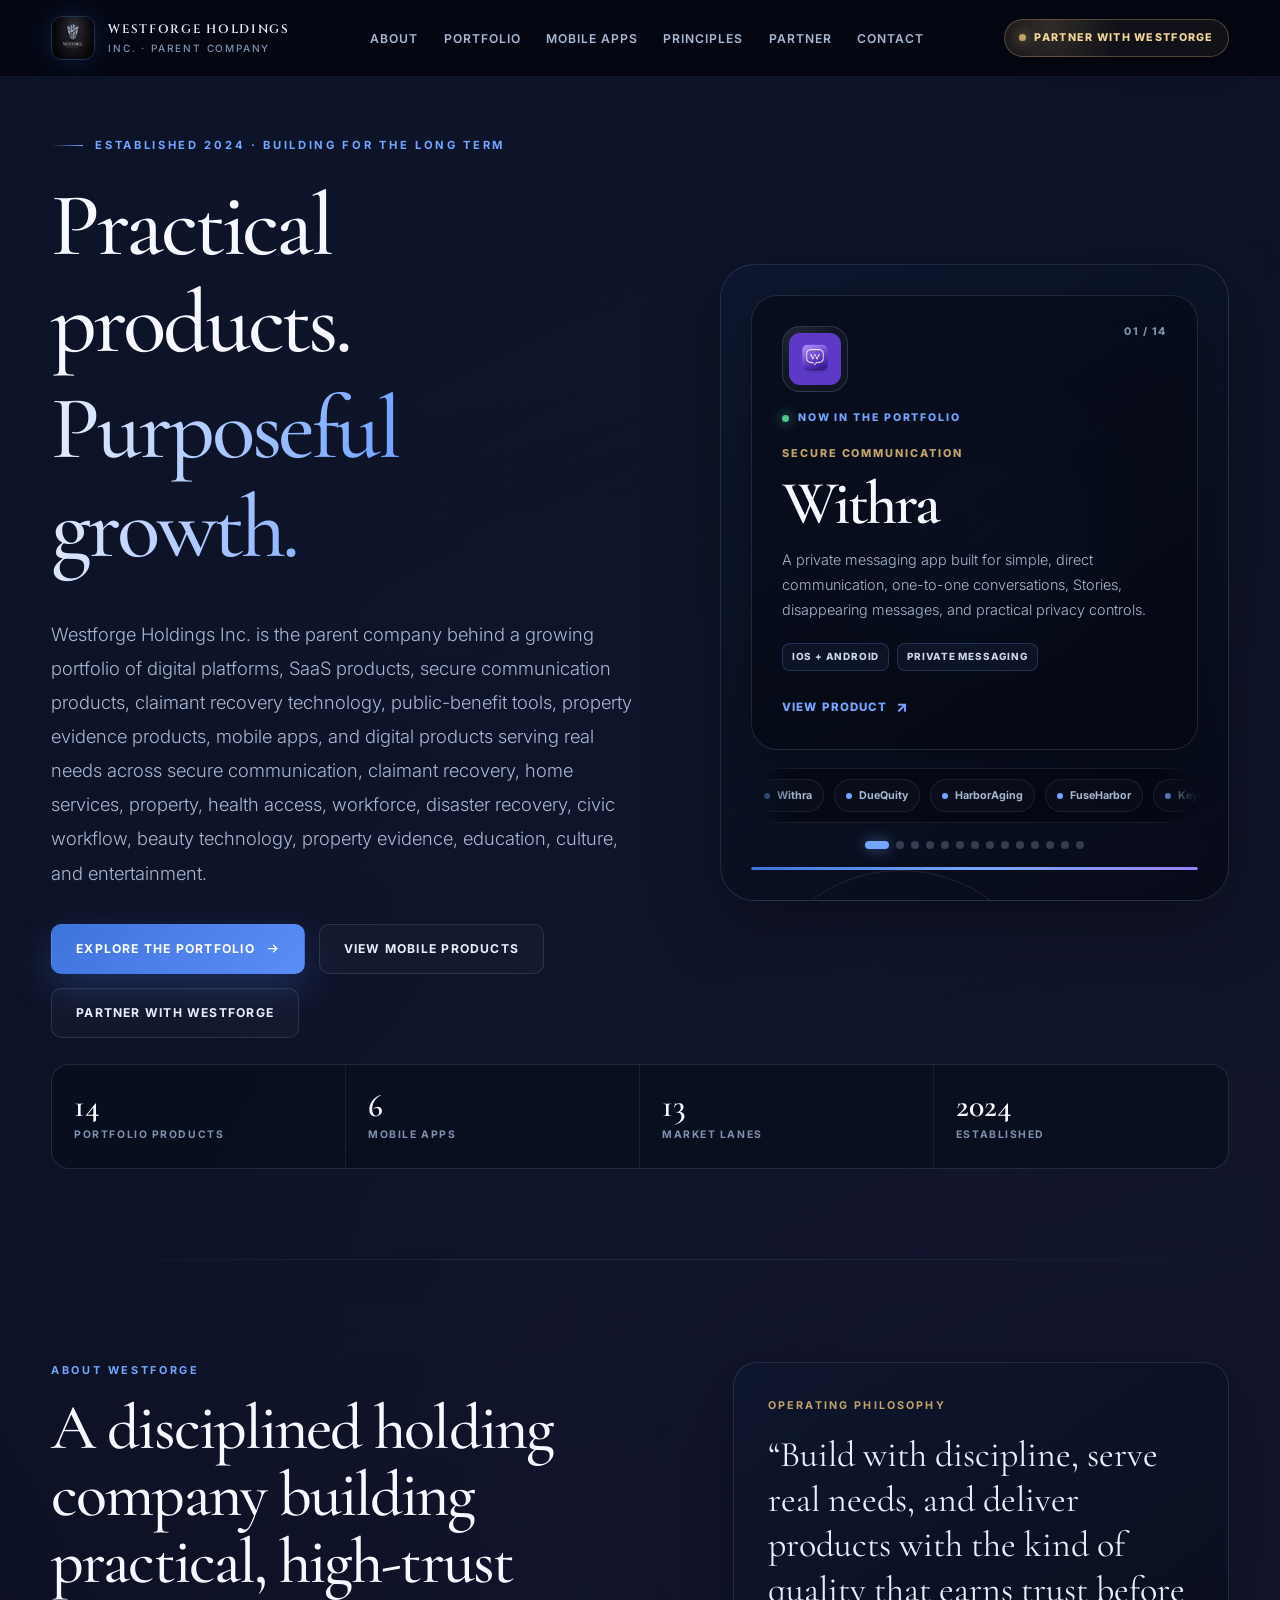
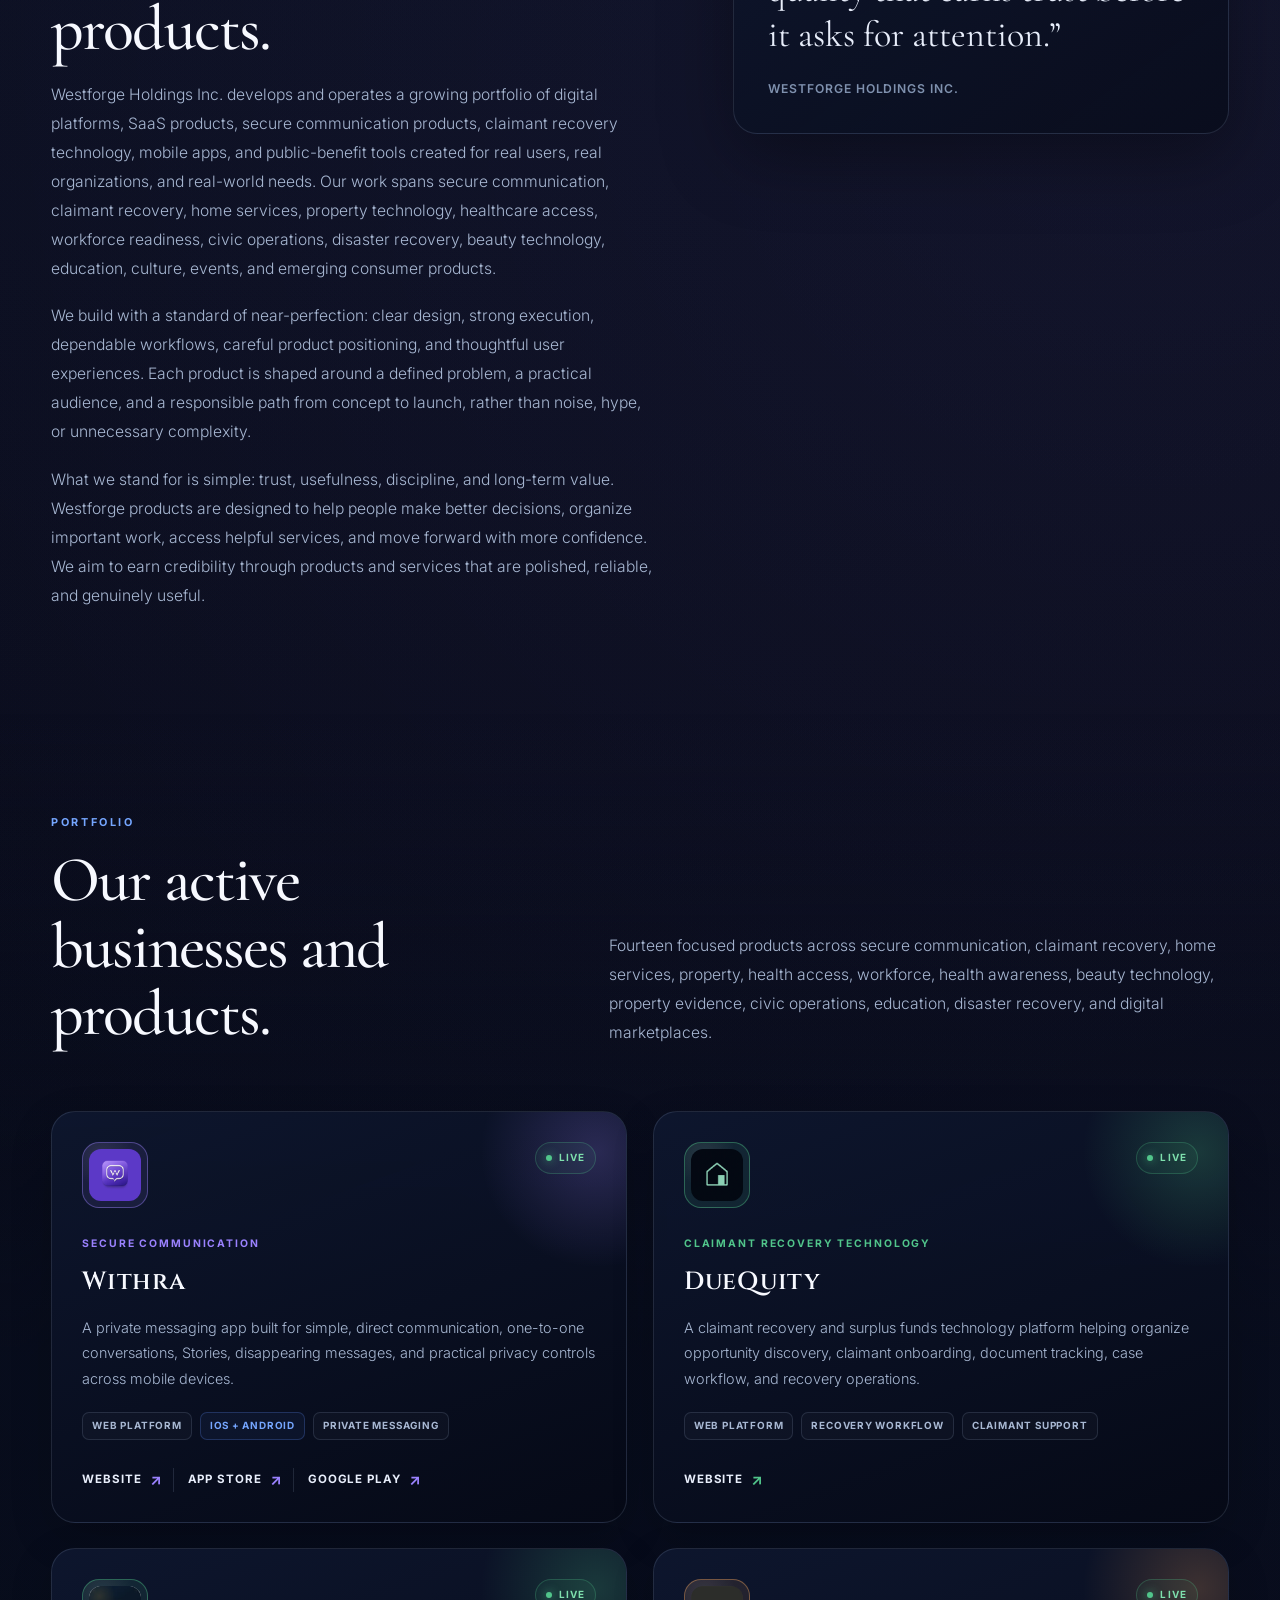
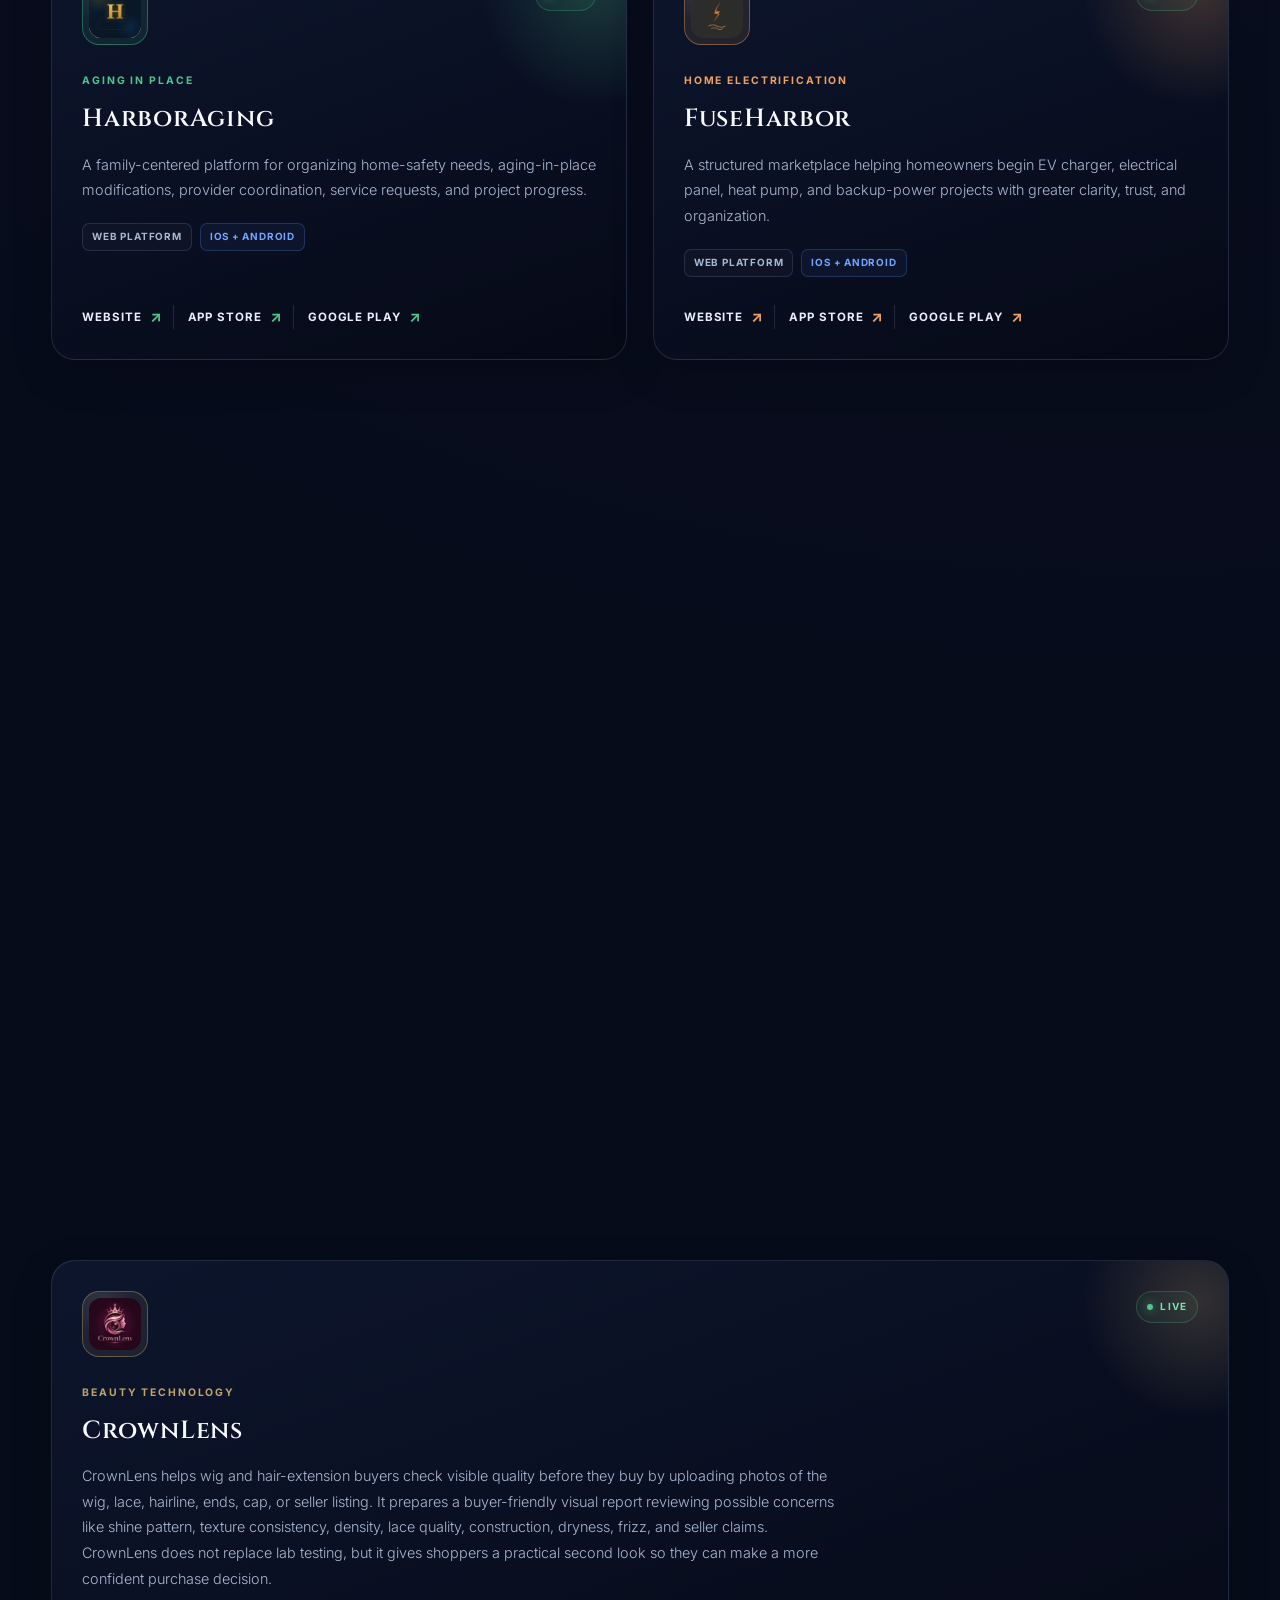
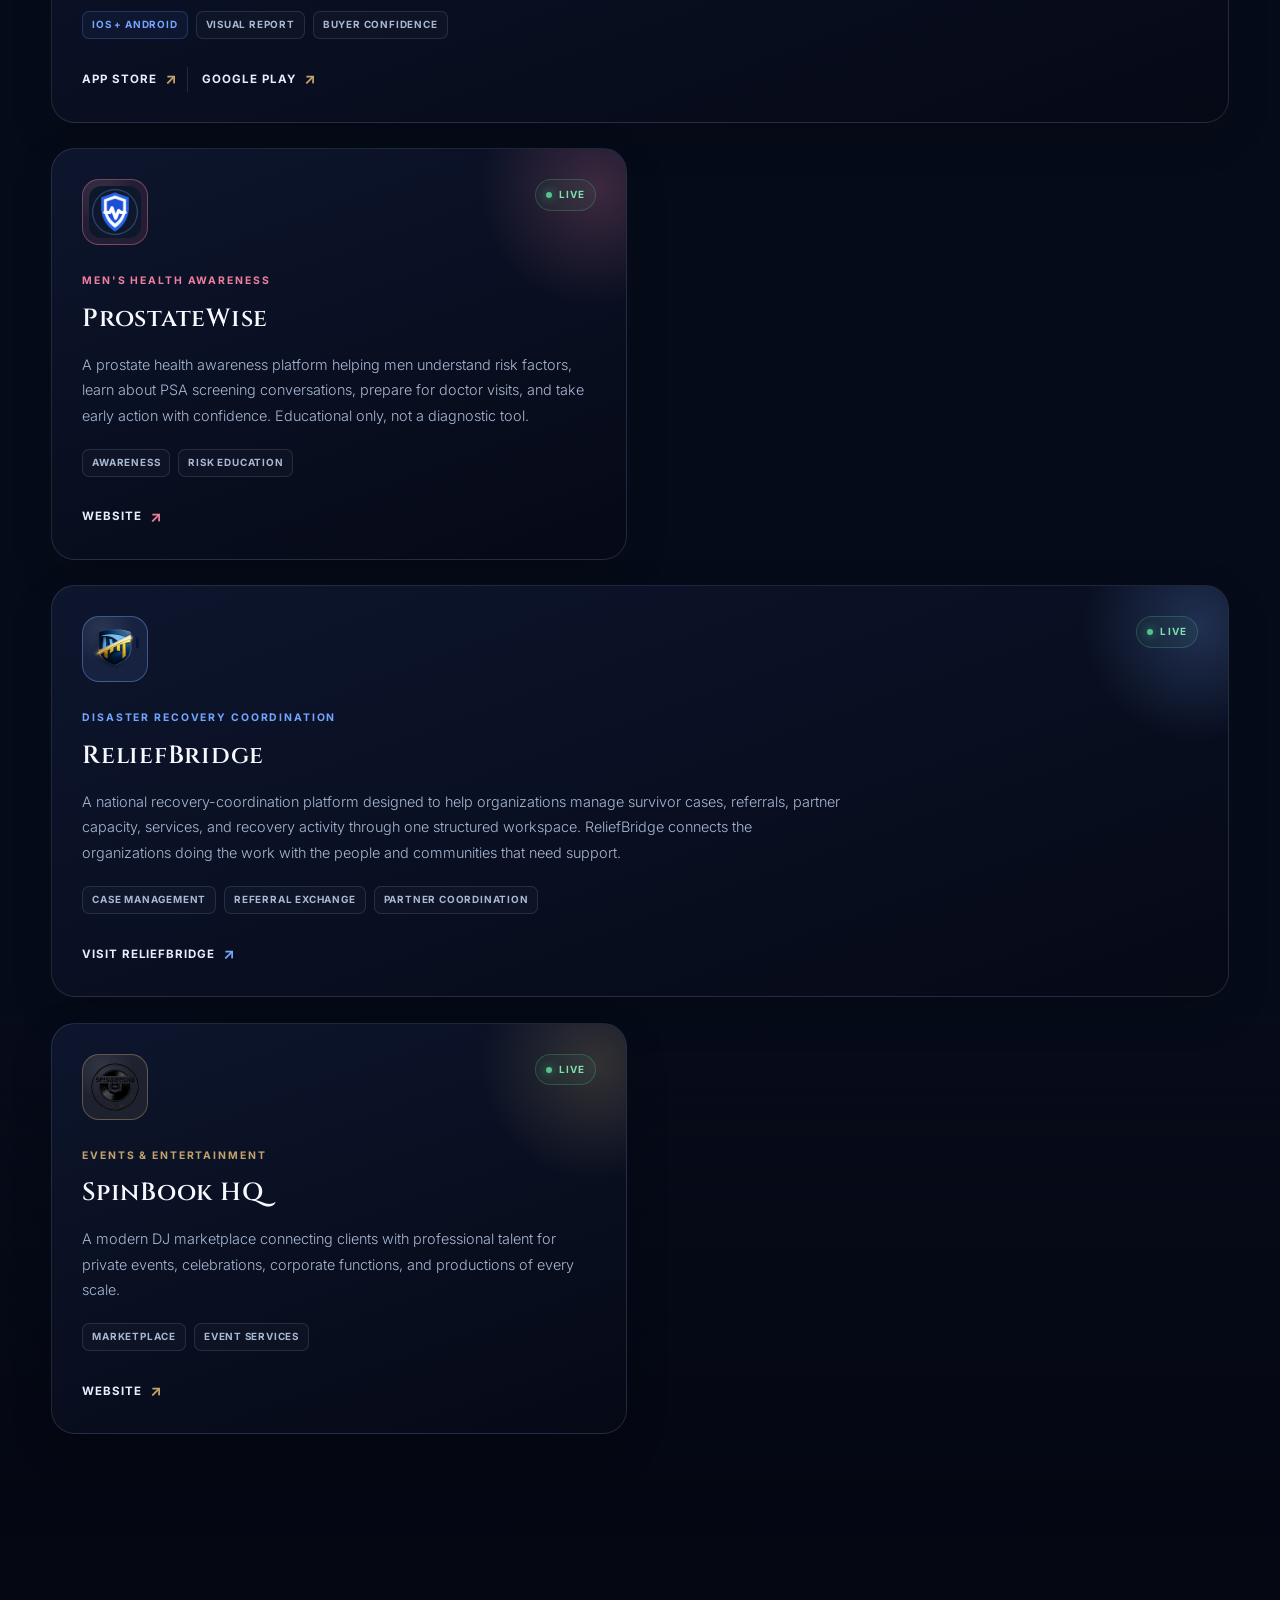
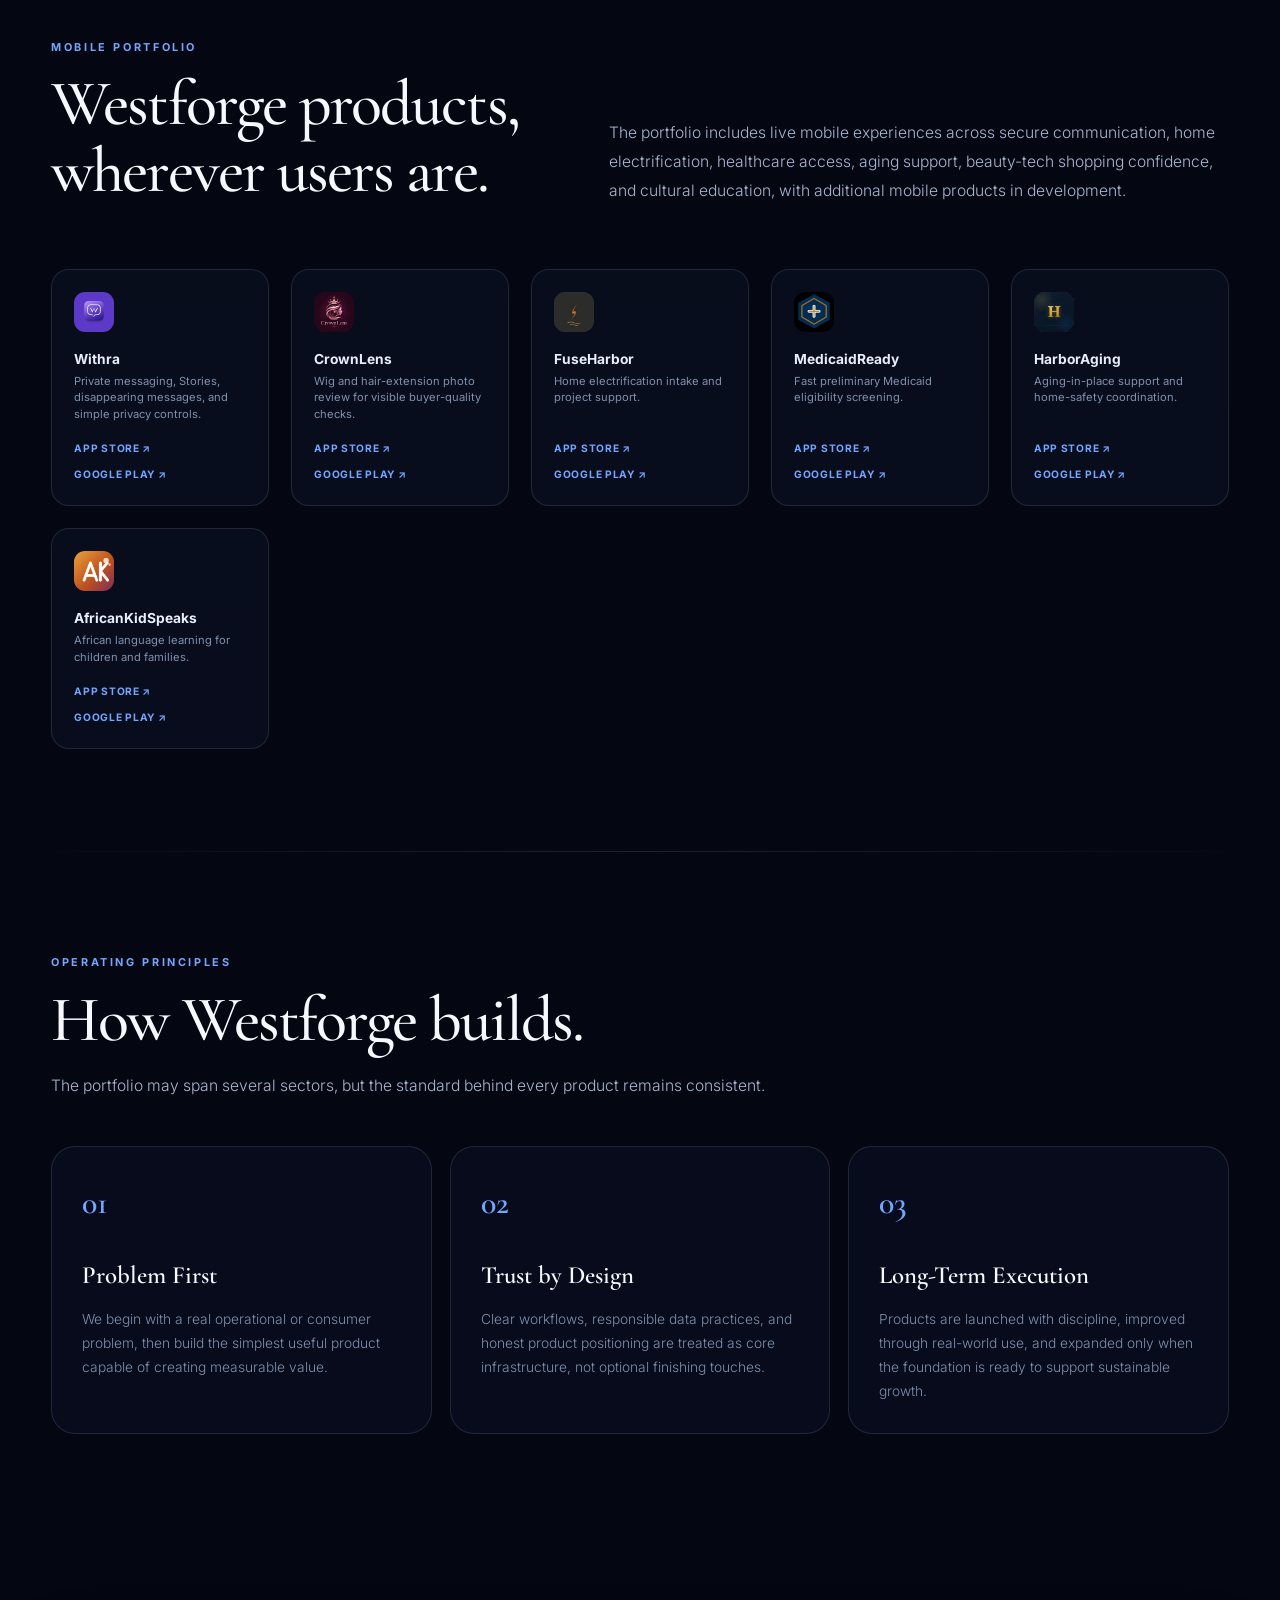
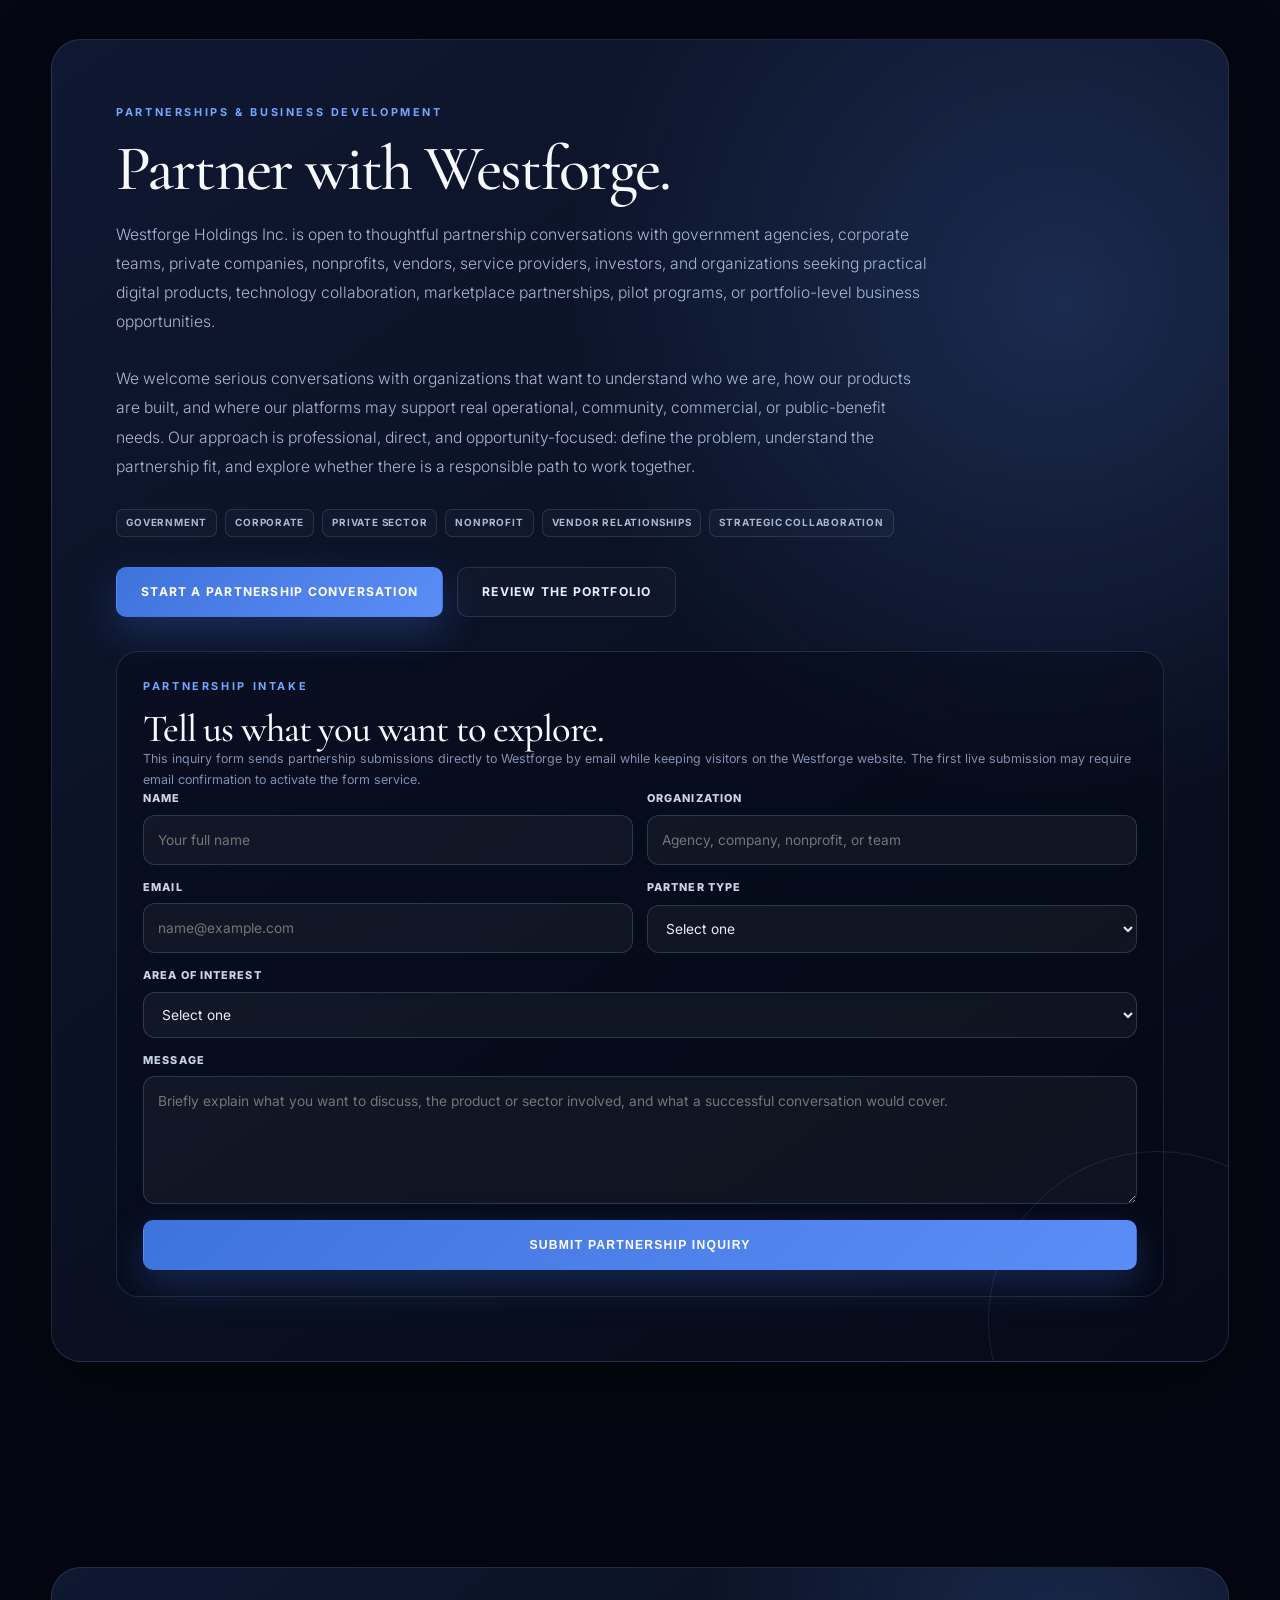
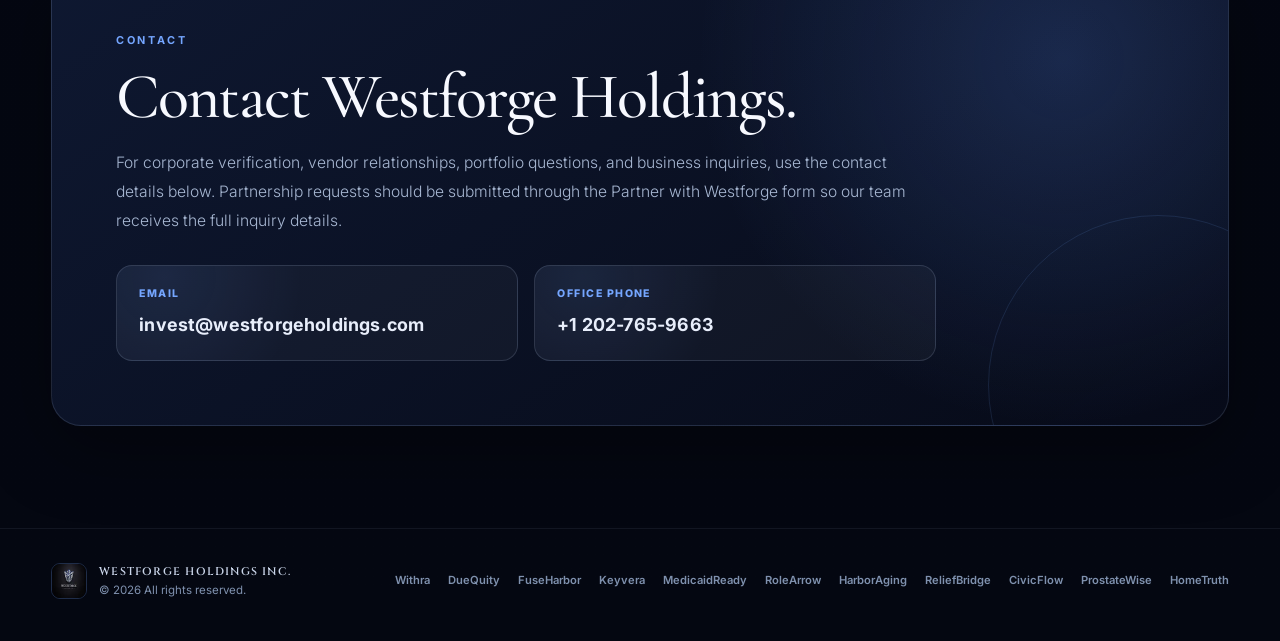
==== index.html @ 7c363f53 "Update index.html" ====
<!DOCTYPE html>
<html lang="en">
<head>
 <meta charset="UTF-8" />
 <meta name="viewport" content="width=device-width, initial-scale=1.0" />

 <title>Westforge Holdings Inc. | Digital Ventures, SaaS &amp; Mobile Products</title>
 <meta
 name="description"
 content="Westforge Holdings Inc. builds and operates a growing portfolio of digital platforms, SaaS products, secure communication products, claimant recovery technology, public-benefit tools, property evidence products, and mobile apps including Withra, DueQuity, FuseHarbor, HarborAging, Keyvera, MedicaidReady, RoleArrow, CivicFlow, CrownLens, AfricanKidSpeaks, HomeTruth, ProstateWise, ReliefBridge, and SpinBook HQ."
 />
 <meta name="theme-color" content="#050814" />
 <link rel="icon" href="/favicon.ico" sizes="any" />
 <link rel="canonical" href="https://www.westforgeholdings.com/" />

 <meta property="og:type" content="website" />
 <meta property="og:title" content="Westforge Holdings Inc. | Digital Ventures, SaaS &amp; Mobile Products" />
 <meta
 property="og:description"
 content="A growing portfolio of practical platforms and mobile products across secure communication, claimant recovery, home services, property, healthcare access, workforce, disaster recovery, civic workflow, beauty technology, property evidence, education, and entertainment."
 />
 <meta property="og:url" content="https://www.westforgeholdings.com/" />
 <meta property="og:site_name" content="Westforge Holdings Inc." />

 <link rel="preconnect" href="https://fonts.googleapis.com" />
 <link rel="preconnect" href="https://fonts.gstatic.com" crossorigin />
 <link
 href="https://fonts.googleapis.com/css2?family=Cinzel:wght@500;600&family=Cormorant+Garamond:wght@400;500;600&family=Inter:wght@300;400;500;600;700&display=swap"
 rel="stylesheet"
 />

 <style>
 *,
 *::before,
 *::after {
 box-sizing: border-box;
 margin: 0;
 padding: 0;
 }

 :root {
 --navy-950: #03050d;
 --navy-900: #050814;
 --navy-850: #091020;
 --navy-800: #0c152a;
 --panel: rgba(11, 18, 38, 0.82);
 --panel-strong: rgba(12, 21, 43, 0.96);
 --white: #f7f9ff;
 --silver-100: #e8eefb;
 --silver-200: #cad5e9;
 --silver-300: #a8b8d3;
 --silver-400: #7f91ae;
 --blue-300: #75a6ff;
 --blue-400: #5b8df6;
 --blue-500: #3f73dc;
 --gold: #c3a36c;
 --green: #51c58b;
 --purple: #9b82ff;
 --teal: #5ed3cf;
 --rose: #ef7f9d;
 --orange: #f0a25e;
 --border: rgba(183, 202, 237, 0.14);
 --border-soft: rgba(183, 202, 237, 0.08);
 --shadow: 0 22px 70px rgba(0, 0, 0, 0.34);
 --radius-lg: 24px;
 --radius-md: 16px;
 --radius-sm: 10px;
 }

 html {
 scroll-behavior: smooth;
 scroll-padding-top: 92px;
 }

 body {
 min-height: 100vh;
 overflow-x: hidden;
 background:
 radial-gradient(circle at 15% -10%, rgba(63, 115, 220, 0.15), transparent 34%),
 radial-gradient(circle at 90% 16%, rgba(155, 130, 255, 0.09), transparent 28%),
 linear-gradient(180deg, var(--navy-950), var(--navy-900) 34%, #040711 100%);
 color: var(--silver-200);
 font-family: "Inter", sans-serif;
 line-height: 1.6;
 }

 body::before {
 content: "";
 position: fixed;
 inset: 0;
 z-index: -2;
 pointer-events: none;
 opacity: 0.22;
 background-image:
 linear-gradient(rgba(255,255,255,0.018) 1px, transparent 1px),
 linear-gradient(90deg, rgba(255,255,255,0.018) 1px, transparent 1px);
 background-size: 46px 46px;
 mask-image: linear-gradient(to bottom, black, transparent 80%);
 }

 a {
 color: inherit;
 }

 img {
 max-width: 100%;
 }

 button,
 a {
 -webkit-tap-highlight-color: transparent;
 }

 .container {
 width: min(1180px, calc(100% - 48px));
 margin: 0 auto;
 }

 .skip-link {
 position: fixed;
 top: 10px;
 left: 10px;
 z-index: 1000;
 transform: translateY(-160%);
 padding: 10px 14px;
 border-radius: 8px;
 background: var(--white);
 color: var(--navy-950);
 font-weight: 700;
 text-decoration: none;
 transition: transform 0.2s ease;
 }

 .skip-link:focus {
 transform: translateY(0);
 }

 /* Header */
 .site-header {
 position: fixed;
 top: 0;
 left: 0;
 right: 0;
 z-index: 100;
 border-bottom: 1px solid var(--border-soft);
 background: rgba(3, 5, 13, 0.78);
 backdrop-filter: blur(20px);
 -webkit-backdrop-filter: blur(20px);
 }

 .nav {
 min-height: 76px;
 display: flex;
 align-items: center;
 justify-content: space-between;
 gap: 24px;
 }

 .brand {
 display: inline-flex;
 align-items: center;
 gap: 13px;
 text-decoration: none;
 }

 .brand-logo {
 width: 44px;
 height: 44px;
 border-radius: 11px;
 border: 1px solid rgba(117, 166, 255, 0.28);
 box-shadow: 0 0 28px rgba(63, 115, 220, 0.2);
 object-fit: cover;
 }

 .brand-copy {
 display: grid;
 gap: 1px;
 }

 .brand-name {
 color: var(--silver-100);
 font-family: "Cinzel", serif;
 font-size: 0.76rem;
 font-weight: 600;
 letter-spacing: 0.14em;
 text-transform: uppercase;
 }

 .brand-sub {
 color: var(--silver-400);
 font-size: 0.63rem;
 font-weight: 500;
 letter-spacing: 0.18em;
 text-transform: uppercase;
 }

 .nav-links {
 display: flex;
 align-items: center;
 gap: 28px;
 list-style: none;
 }

 .nav-links a {
 color: var(--silver-300);
 font-size: 0.76rem;
 font-weight: 600;
 letter-spacing: 0.08em;
 text-decoration: none;
 text-transform: uppercase;
 transition: color 0.2s ease;
 }

 .nav-links a:hover,
 .nav-links a:focus-visible {
 color: var(--white);
 }

 .nav-badge {
 display: inline-flex;
 align-items: center;
 gap: 8px;
 padding: 9px 14px;
 border: 1px solid rgba(195, 163, 108, 0.36);
 border-radius: 999px;
 background:
 radial-gradient(circle at 20% 20%, rgba(195, 163, 108, 0.18), transparent 38%),
 rgba(195, 163, 108, 0.07);
 color: #f0d49a;
 font-size: 0.67rem;
 font-weight: 800;
 letter-spacing: 0.12em;
 text-decoration: none;
 text-transform: uppercase;
 white-space: nowrap;
 box-shadow: 0 12px 32px rgba(0, 0, 0, 0.16);
 transition:
 transform 0.2s ease,
 border-color 0.2s ease,
 background 0.2s ease,
 color 0.2s ease;
 }

 .nav-badge:hover,
 .nav-badge:focus-visible {
 transform: translateY(-1px);
 border-color: rgba(195, 163, 108, 0.58);
 background:
 radial-gradient(circle at 20% 20%, rgba(195, 163, 108, 0.28), transparent 42%),
 rgba(195, 163, 108, 0.1);
 color: var(--white);
 }

 .nav-badge::before {
 content: "";
 width: 7px;
 height: 7px;
 border-radius: 50%;
 background: var(--gold);
 box-shadow: 0 0 12px rgba(195, 163, 108, 0.9);
 }

 .menu-button {
 display: none;
 width: 42px;
 height: 42px;
 border: 1px solid var(--border);
 border-radius: 10px;
 background: rgba(255, 255, 255, 0.03);
 color: var(--silver-100);
 cursor: pointer;
 }

 .menu-button svg {
 width: 20px;
 height: 20px;
 }

 /* Hero */
 .hero {
 min-height: 100svh;
 display: flex;
 align-items: center;
 padding: 132px 0 88px;
 }

 .hero-grid {
 display: grid;
 grid-template-columns: minmax(0, 1.12fr) minmax(340px, 0.88fr);
 gap: 76px;
 align-items: center;
 }

 .eyebrow {
 display: inline-flex;
 align-items: center;
 gap: 12px;
 margin-bottom: 24px;
 color: var(--blue-300);
 font-size: 0.7rem;
 font-weight: 700;
 letter-spacing: 0.24em;
 text-transform: uppercase;
 }

 .eyebrow::before {
 content: "";
 width: 32px;
 height: 1px;
 background: linear-gradient(90deg, transparent, var(--blue-300));
 }

 .hero h1 {
 max-width: 760px;
 margin-bottom: 24px;
 color: var(--white);
 font-family: "Cormorant Garamond", serif;
 font-size: clamp(3.2rem, 7vw, 6.4rem);
 font-weight: 500;
 letter-spacing: -0.045em;
 line-height: 0.96;
 }

 .hero h1 span {
 display: block;
 margin-top: 8px;
 background: linear-gradient(100deg, var(--silver-100), var(--blue-300) 55%, var(--purple));
 -webkit-background-clip: text;
 background-clip: text;
 color: transparent;
 }

 .hero-lead {
 max-width: 670px;
 color: var(--silver-300);
 font-size: clamp(1rem, 1.7vw, 1.15rem);
 font-weight: 300;
 line-height: 1.85;
 }

 .hero-actions {
 display: flex;
 flex-wrap: wrap;
 gap: 14px;
 margin-top: 34px;
 }

 .button {
 display: inline-flex;
 align-items: center;
 justify-content: center;
 gap: 10px;
 min-height: 50px;
 padding: 0 24px;
 border: 1px solid transparent;
 border-radius: 10px;
 font-size: 0.76rem;
 font-weight: 700;
 letter-spacing: 0.1em;
 text-decoration: none;
 text-transform: uppercase;
 transition:
 transform 0.2s ease,
 border-color 0.2s ease,
 background 0.2s ease,
 box-shadow 0.2s ease;
 }

 .button:hover {
 transform: translateY(-2px);
 }

 .button-primary {
 background: linear-gradient(135deg, var(--blue-500), var(--blue-400));
 color: #fff;
 box-shadow: 0 15px 38px rgba(63, 115, 220, 0.28);
 }

 .button-primary:hover {
 box-shadow: 0 18px 45px rgba(63, 115, 220, 0.38);
 }

 .button-secondary {
 border-color: var(--border);
 background: rgba(255,255,255,0.025);
 color: var(--silver-100);
 }

 .button-secondary:hover {
 border-color: rgba(117, 166, 255, 0.38);
 background: rgba(117, 166, 255, 0.06);
 }

 .hero-panel {
 position: relative;
 min-height: 470px;
 display: grid;
 place-items: center;
 overflow: hidden;
 border: 1px solid var(--border);
 border-radius: 34px;
 background:
 radial-gradient(circle at 50% 40%, rgba(74, 127, 232, 0.18), transparent 37%),
 linear-gradient(145deg, rgba(14, 24, 48, 0.92), rgba(6, 10, 22, 0.86));
 box-shadow: var(--shadow);
 }

 .hero-panel::before,
 .hero-panel::after {
 content: "";
 position: absolute;
 border: 1px solid rgba(117, 166, 255, 0.12);
 border-radius: 50%;
 }

 .hero-panel::before {
 width: 370px;
 height: 370px;
 }

 .hero-panel::after {
 width: 270px;
 height: 270px;
 border-color: rgba(195, 163, 108, 0.15);
 }

 .hero-logo {
 position: relative;
 z-index: 2;
 width: 196px;
 height: 196px;
 object-fit: contain;
 filter:
 drop-shadow(0 20px 40px rgba(0, 0, 0, 0.56))
 drop-shadow(0 0 38px rgba(74, 127, 232, 0.32));
 }

 .orbit-chip {
 position: absolute;
 z-index: 3;
 display: inline-flex;
 align-items: center;
 gap: 8px;
 padding: 9px 12px;
 border: 1px solid var(--border);
 border-radius: 999px;
 background: rgba(5, 8, 20, 0.82);
 color: var(--silver-200);
 font-size: 0.68rem;
 font-weight: 600;
 letter-spacing: 0.04em;
 box-shadow: 0 10px 28px rgba(0,0,0,0.24);
 backdrop-filter: blur(14px);
 }

 .orbit-chip::before {
 content: "";
 width: 7px;
 height: 7px;
 border-radius: 50%;
 background: var(--chip-color, var(--blue-300));
 box-shadow: 0 0 12px color-mix(in srgb, var(--chip-color, var(--blue-300)) 75%, transparent);
 }

 .orbit-chip.one { top: 52px; left: 42px; --chip-color: var(--green); }
 .orbit-chip.two { top: 115px; right: 30px; --chip-color: var(--purple); }
 .orbit-chip.three { bottom: 90px; left: 26px; --chip-color: var(--gold); }
 .orbit-chip.four { bottom: 43px; right: 42px; --chip-color: var(--teal); }



 /* Rotating hero product showcase */
 .product-hero {
 display: block;
 padding: 30px;
 }

 .product-hero::before {
 width: 420px;
 height: 420px;
 animation: slowOrbit 18s linear infinite;
 }

 .product-hero::after {
 width: 300px;
 height: 300px;
 animation: slowOrbitReverse 22s linear infinite;
 }

 .product-hero-inner {
 position: relative;
 z-index: 4;
 min-height: 330px;
 display: flex;
 flex-direction: column;
 justify-content: center;
 padding: 30px;
 border: 1px solid rgba(183, 202, 237, 0.15);
 border-radius: 26px;
 background:
 linear-gradient(145deg, rgba(8, 13, 28, 0.86), rgba(4, 7, 16, 0.74));
 box-shadow: 0 18px 50px rgba(0,0,0,0.28);
 backdrop-filter: blur(18px);
 transition: opacity 0.25s ease, transform 0.25s ease;
 }

 .product-hero-inner.is-changing {
 opacity: 0;
 transform: translateY(10px) scale(0.985);
 }

 .product-hero-kicker {
 display: inline-flex;
 align-items: center;
 gap: 9px;
 margin-bottom: 18px;
 color: var(--blue-300);
 font-size: 0.66rem;
 font-weight: 800;
 letter-spacing: 0.18em;
 text-transform: uppercase;
 }

 .product-hero-kicker::before {
 content: "";
 width: 7px;
 height: 7px;
 border-radius: 50%;
 background: var(--green);
 box-shadow: 0 0 12px rgba(81, 197, 139, 0.9);
 }

 .product-hero-number {
 position: absolute;
 top: 28px;
 right: 30px;
 color: var(--silver-400);
 font-size: 0.66rem;
 font-weight: 800;
 letter-spacing: 0.14em;
 text-transform: uppercase;
 }

 .product-hero-sector {
 margin-bottom: 12px;
 color: var(--gold);
 font-size: 0.68rem;
 font-weight: 800;
 letter-spacing: 0.18em;
 text-transform: uppercase;
 }

 .product-hero-name {
 max-width: 470px;
 margin-bottom: 14px;
 color: var(--white);
 font-family: "Cormorant Garamond", serif;
 font-size: clamp(2.35rem, 4.8vw, 4.25rem);
 font-weight: 600;
 letter-spacing: -0.035em;
 line-height: 0.95;
 }

 .product-hero-description {
 max-width: 480px;
 color: var(--silver-300);
 font-size: 0.9rem;
 font-weight: 300;
 line-height: 1.75;
 }

 .product-hero-tags {
 display: flex;
 flex-wrap: wrap;
 gap: 8px;
 margin-top: 20px;
 }

 .product-hero-tags span {
 min-height: 28px;
 display: inline-flex;
 align-items: center;
 padding: 0 9px;
 border: 1px solid rgba(117, 166, 255, 0.22);
 border-radius: 8px;
 background: rgba(117, 166, 255, 0.06);
 color: var(--silver-200);
 font-size: 0.62rem;
 font-weight: 800;
 letter-spacing: 0.08em;
 text-transform: uppercase;
 }

 .product-hero-link {
 width: max-content;
 display: inline-flex;
 align-items: center;
 gap: 8px;
 margin-top: 24px;
 color: var(--blue-300);
 font-size: 0.72rem;
 font-weight: 800;
 letter-spacing: 0.1em;
 text-decoration: none;
 text-transform: uppercase;
 }

 .product-hero-link::after {
 content: "↗";
 font-size: 0.95rem;
 }

 .product-dots {
 position: relative;
 z-index: 5;
 display: flex;
 flex-wrap: wrap;
 justify-content: center;
 gap: 7px;
 margin-top: 18px;
 }

 .product-dot {
 width: 8px;
 height: 8px;
 border: 0;
 border-radius: 999px;
 background: rgba(168, 184, 211, 0.28);
 cursor: pointer;
 transition: width 0.25s ease, background 0.25s ease;
 }

 .product-dot.active {
 width: 24px;
 background: var(--blue-300);
 box-shadow: 0 0 14px rgba(117, 166, 255, 0.5);
 }

 .product-marquee {
 position: relative;
 z-index: 4;
 overflow: hidden;
 margin-top: 18px;
 border: 1px solid rgba(183, 202, 237, 0.1);
 border-radius: 999px;
 background: rgba(3, 5, 13, 0.5);
 mask-image: linear-gradient(90deg, transparent, black 10%, black 90%, transparent);
 }

 .product-track {
 display: flex;
 width: max-content;
 gap: 10px;
 padding: 10px 0;
 animation: productMarquee 30s linear infinite;
 }

 .product-track span {
 display: inline-flex;
 align-items: center;
 gap: 7px;
 padding: 7px 11px;
 border: 1px solid rgba(183, 202, 237, 0.1);
 border-radius: 999px;
 color: var(--silver-300);
 font-size: 0.67rem;
 font-weight: 700;
 white-space: nowrap;
 background: rgba(255,255,255,0.025);
 }

 .product-track span::before {
 content: "";
 width: 6px;
 height: 6px;
 border-radius: 50%;
 background: var(--blue-300);
 }

 .product-progress {
 position: relative;
 z-index: 5;
 height: 3px;
 margin-top: 18px;
 overflow: hidden;
 border-radius: 999px;
 background: rgba(183, 202, 237, 0.1);
 }

 .product-progress span {
 display: block;
 height: 100%;
 border-radius: inherit;
 background: linear-gradient(90deg, var(--blue-500), var(--blue-300), var(--purple));
 animation: productProgress 4.2s linear infinite;
 }

 @keyframes productMarquee {
 from { transform: translateX(0); }
 to { transform: translateX(-50%); }
 }

 @keyframes productProgress {
 from { width: 0%; }
 to { width: 100%; }
 }

 @keyframes slowOrbit {
 from { transform: rotate(0deg) scale(1); }
 to { transform: rotate(360deg) scale(1); }
 }

 @keyframes slowOrbitReverse {
 from { transform: rotate(360deg) scale(1); }
 to { transform: rotate(0deg) scale(1); }
 }

 .metrics {
 display: grid;
 grid-template-columns: repeat(4, 1fr);
 margin-top: 26px;
 overflow: hidden;
 border: 1px solid var(--border);
 border-radius: 18px;
 background: rgba(8, 13, 28, 0.7);
 }

 .metric {
 padding: 25px 22px;
 border-right: 1px solid var(--border-soft);
 }

 .metric:last-child {
 border-right: 0;
 }

 .metric-value {
 margin-bottom: 5px;
 color: var(--white);
 font-family: "Cormorant Garamond", serif;
 font-size: 2rem;
 font-weight: 600;
 line-height: 1;
 }

 .metric-label {
 color: var(--silver-400);
 font-size: 0.65rem;
 font-weight: 700;
 letter-spacing: 0.15em;
 text-transform: uppercase;
 }

 /* Shared sections */
 section {
 position: relative;
 padding: 104px 0;
 }

 .section-kicker {
 margin-bottom: 14px;
 color: var(--blue-300);
 font-size: 0.68rem;
 font-weight: 700;
 letter-spacing: 0.24em;
 text-transform: uppercase;
 }

 .section-title {
 max-width: 760px;
 color: var(--white);
 font-family: "Cormorant Garamond", serif;
 font-size: clamp(2.4rem, 5vw, 4.1rem);
 font-weight: 500;
 letter-spacing: -0.03em;
 line-height: 1.05;
 }

 .section-copy {
 max-width: 680px;
 margin-top: 18px;
 color: var(--silver-300);
 font-size: 0.98rem;
 font-weight: 300;
 line-height: 1.85;
 }

 .section-head {
 display: flex;
 align-items: end;
 justify-content: space-between;
 gap: 36px;
 margin-bottom: 46px;
 }

 .section-head .section-copy {
 max-width: 460px;
 margin-top: 0;
 }

 .rule {
 height: 1px;
 margin: 0;
 border: 0;
 background: linear-gradient(90deg, transparent, var(--border), transparent);
 }

 /* About */
 .about-grid {
 display: grid;
 grid-template-columns: 0.95fr 1.05fr;
 gap: 84px;
 align-items: start;
 }

 .about-card {
 padding: 34px;
 border: 1px solid var(--border);
 border-radius: var(--radius-lg);
 background: linear-gradient(145deg, rgba(14, 23, 46, 0.84), rgba(7, 11, 25, 0.76));
 box-shadow: var(--shadow);
 }

 .about-card-label {
 margin-bottom: 18px;
 color: var(--gold);
 font-size: 0.67rem;
 font-weight: 700;
 letter-spacing: 0.2em;
 text-transform: uppercase;
 }

 .about-card blockquote {
 color: var(--silver-100);
 font-family: "Cormorant Garamond", serif;
 font-size: clamp(1.55rem, 3vw, 2.25rem);
 line-height: 1.25;
 }

 .about-card footer {
 margin-top: 22px;
 color: var(--silver-400);
 font-size: 0.76rem;
 font-weight: 600;
 letter-spacing: 0.08em;
 text-transform: uppercase;
 }

 /* Portfolio */
 .portfolio-section {
 background:
 linear-gradient(180deg, transparent, rgba(8, 14, 30, 0.68) 16%, rgba(8, 14, 30, 0.68) 86%, transparent);
 }

 .portfolio-grid {
 display: grid;
 grid-template-columns: repeat(2, minmax(0, 1fr));
 gap: 18px;
 }

 .venture-card {
 position: relative;
 min-height: 360px;
 display: flex;
 flex-direction: column;
 overflow: hidden;
 padding: 30px;
 border: 1px solid var(--border);
 border-radius: var(--radius-lg);
 background:
 linear-gradient(160deg, rgba(14, 23, 47, 0.94), rgba(6, 10, 23, 0.92));
 box-shadow: 0 14px 42px rgba(0, 0, 0, 0.19);
 transition:
 transform 0.25s ease,
 border-color 0.25s ease,
 box-shadow 0.25s ease;
 }

 .venture-card::before {
 content: "";
 position: absolute;
 top: -80px;
 right: -90px;
 width: 240px;
 height: 240px;
 border-radius: 50%;
 background: radial-gradient(circle, color-mix(in srgb, var(--accent) 22%, transparent), transparent 68%);
 pointer-events: none;
 }

 .venture-card:hover {
 transform: translateY(-5px);
 border-color: color-mix(in srgb, var(--accent) 42%, var(--border));
 box-shadow: 0 22px 56px rgba(0, 0, 0, 0.28);
 }

 .venture-card.featured {
 grid-column: span 2;
 min-height: 330px;
 }

 .venture-top {
 position: relative;
 z-index: 1;
 display: flex;
 align-items: flex-start;
 justify-content: space-between;
 gap: 20px;
 }

 .venture-mark {
 width: 66px;
 height: 66px;
 display: grid;
 place-items: center;
 overflow: hidden;
 padding: 6px;
 border: 1px solid color-mix(in srgb, var(--accent) 40%, transparent);
 border-radius: 17px;
 background:
   radial-gradient(circle at 30% 20%, rgba(255, 255, 255, 0.09), transparent 46%),
   color-mix(in srgb, var(--accent) 10%, transparent);
 color: var(--accent);
 font-family: "Cinzel", serif;
 font-size: 0.8rem;
 font-weight: 600;
 letter-spacing: 0.04em;
 }

 .venture-logo {
 width: 100%;
 height: 100%;
 display: block;
 object-fit: contain;
 border-radius: 12px;
 }

 .product-hero-logo {
 width: 66px;
 height: 66px;
 display: block;
 margin-bottom: 18px;
 padding: 6px;
 border: 1px solid rgba(183, 202, 237, 0.16);
 border-radius: 18px;
 background:
   radial-gradient(circle at 30% 20%, rgba(255,255,255,0.08), transparent 48%),
   rgba(255,255,255,0.035);
 object-fit: contain;
 }

 .app-logo {
 width: 100%;
 height: 100%;
 display: block;
 object-fit: contain;
 border-radius: 11px;
 }

 .status {
 display: inline-flex;
 align-items: center;
 gap: 7px;
 padding: 7px 10px;
 border: 1px solid rgba(81, 197, 139, 0.25);
 border-radius: 999px;
 background: rgba(81, 197, 139, 0.06);
 color: #7ee0ad;
 font-size: 0.62rem;
 font-weight: 700;
 letter-spacing: 0.11em;
 text-transform: uppercase;
 white-space: nowrap;
 }

 .status::before {
 content: "";
 width: 6px;
 height: 6px;
 border-radius: 50%;
 background: var(--green);
 box-shadow: 0 0 10px rgba(81, 197, 139, 0.8);
 }

 .status.coming-soon {
 border-color: rgba(195, 163, 108, 0.34);
 background: rgba(195, 163, 108, 0.08);
 color: #f0d49a;
 }

 .status.coming-soon::before {
 background: var(--gold);
 box-shadow: 0 0 10px rgba(195, 163, 108, 0.8);
 }

 .venture-body {
 position: relative;
 z-index: 1;
 margin-top: 28px;
 }

 .venture-sector {
 margin-bottom: 9px;
 color: var(--accent);
 font-size: 0.65rem;
 font-weight: 700;
 letter-spacing: 0.18em;
 text-transform: uppercase;
 }

 .venture-name {
 margin-bottom: 13px;
 color: var(--white);
 font-family: "Cinzel", serif;
 font-size: clamp(1.15rem, 2vw, 1.55rem);
 font-weight: 600;
 letter-spacing: 0.03em;
 }

 .venture-description {
 max-width: 760px;
 color: var(--silver-300);
 font-size: 0.9rem;
 font-weight: 300;
 line-height: 1.78;
 }

 .venture-meta {
 position: relative;
 z-index: 1;
 display: flex;
 flex-wrap: wrap;
 gap: 8px;
 margin-top: 20px;
 }

 .tag {
 display: inline-flex;
 align-items: center;
 min-height: 28px;
 padding: 0 9px;
 border: 1px solid var(--border);
 border-radius: 7px;
 background: rgba(255,255,255,0.025);
 color: var(--silver-300);
 font-size: 0.62rem;
 font-weight: 700;
 letter-spacing: 0.08em;
 text-transform: uppercase;
 }

 .tag.mobile {
 border-color: rgba(91, 141, 246, 0.25);
 background: rgba(91, 141, 246, 0.06);
 color: var(--blue-300);
 }

 .venture-links {
 position: relative;
 z-index: 1;
 display: flex;
 flex-wrap: wrap;
 gap: 10px;
 margin-top: auto;
 padding-top: 28px;
 }

 .venture-link {
 display: inline-flex;
 align-items: center;
 gap: 8px;
 color: var(--silver-100);
 font-size: 0.72rem;
 font-weight: 700;
 letter-spacing: 0.08em;
 text-decoration: none;
 text-transform: uppercase;
 }

 .venture-link::after {
 content: "↗";
 color: var(--accent);
 font-size: 0.95rem;
 transition: transform 0.2s ease;
 }

 .venture-link:hover::after {
 transform: translate(2px, -2px);
 }

 .venture-link + .venture-link {
 padding-left: 14px;
 border-left: 1px solid var(--border);
 }

 /* Mobile portfolio */
 .apps-grid {
 display: grid;
 grid-template-columns: repeat(5, minmax(0, 1fr));
 gap: 12px;
 margin-top: 44px;
 }

 .app-tile {
 min-height: 188px;
 display: flex;
 flex-direction: column;
 padding: 22px;
 border: 1px solid var(--border);
 border-radius: 18px;
 background: rgba(10, 16, 33, 0.74);
 transition:
 transform 0.22s ease,
 border-color 0.22s ease;
 }

 .app-tile:hover {
 transform: translateY(-4px);
 border-color: rgba(117, 166, 255, 0.32);
 }

 .app-icon {
 width: 40px;
 height: 40px;
 display: grid;
 place-items: center;
 margin-bottom: 18px;
 border-radius: 12px;
 background: linear-gradient(145deg, rgba(91,141,246,0.18), rgba(155,130,255,0.12));
 color: var(--blue-300);
 }

 .app-icon svg {
 width: 20px;
 height: 20px;
 }

 .app-name {
 color: var(--silver-100);
 font-size: 0.86rem;
 font-weight: 700;
 line-height: 1.35;
 }

 .app-platforms {
 margin-top: 5px;
 color: var(--silver-400);
 font-size: 0.7rem;
 line-height: 1.45;
 }

 .app-links {
 display: flex;
 flex-wrap: wrap;
 gap: 10px;
 margin-top: auto;
 padding-top: 18px;
 }

 .app-links a {
 color: var(--blue-300);
 font-size: 0.64rem;
 font-weight: 700;
 letter-spacing: 0.07em;
 text-decoration: none;
 text-transform: uppercase;
 }

 /* Principles */
 .principles-grid {
 display: grid;
 grid-template-columns: repeat(3, 1fr);
 gap: 18px;
 margin-top: 46px;
 }

 .principle {
 padding: 30px;
 border: 1px solid var(--border);
 border-radius: var(--radius-lg);
 background: rgba(9, 15, 32, 0.72);
 }

 .principle-number {
 margin-bottom: 28px;
 color: var(--blue-300);
 font-family: "Cormorant Garamond", serif;
 font-size: 2rem;
 font-weight: 600;
 }

 .principle h3 {
 margin-bottom: 11px;
 color: var(--white);
 font-family: "Cormorant Garamond", serif;
 font-size: 1.55rem;
 font-weight: 600;
 }

 .principle p {
 color: var(--silver-400);
 font-size: 0.86rem;
 font-weight: 300;
 line-height: 1.75;
 }

 /* Partnership form */
 .partner-form-wrap {
 margin-top: 34px;
 padding: 26px;
 border: 1px solid var(--border);
 border-radius: 22px;
 background: rgba(4, 8, 18, 0.34);
 }

 .partner-form {
 display: grid;
 gap: 16px;
 }

 .partner-form-grid {
 display: grid;
 grid-template-columns: repeat(2, minmax(0, 1fr));
 gap: 14px;
 }

 .form-field {
 display: grid;
 gap: 7px;
 }

 .form-field.full {
 grid-column: 1 / -1;
 }

 .form-label {
 color: var(--silver-200);
 font-size: 0.68rem;
 font-weight: 800;
 letter-spacing: 0.1em;
 text-transform: uppercase;
 }

 .form-input,
 .form-select,
 .form-textarea {
 width: 100%;
 border: 1px solid rgba(183, 202, 237, 0.18);
 border-radius: 12px;
 background: rgba(255, 255, 255, 0.045);
 color: var(--silver-100);
 font: inherit;
 font-size: 0.86rem;
 outline: none;
 padding: 13px 14px;
 transition:
 border-color 0.2s ease,
 background 0.2s ease,
 box-shadow 0.2s ease;
 }

 .form-input:focus,
 .form-select:focus,
 .form-textarea:focus {
 border-color: rgba(117, 166, 255, 0.52);
 background: rgba(117, 166, 255, 0.075);
 box-shadow: 0 0 0 3px rgba(117, 166, 255, 0.1);
 }

 .form-select option {
 color: #0a1020;
 }

 .form-textarea {
 min-height: 128px;
 resize: vertical;
 }

 .form-note {
 color: var(--silver-400);
 font-size: 0.78rem;
 line-height: 1.65;
 }

 .partner-result {
 display: none;
 margin-top: 20px;
 padding: 20px;
 border: 1px solid rgba(81, 197, 139, 0.25);
 border-radius: 18px;
 background: rgba(81, 197, 139, 0.065);
 }

 .partner-result.visible {
 display: block;
 }

 .partner-result.error {
 border-color: rgba(239, 127, 157, 0.34);
 background: rgba(239, 127, 157, 0.075);
 }

 .partner-form.is-sending {
 opacity: 0.72;
 pointer-events: none;
 }

 #partner-submitted:target {
 display: block;
 }

 .partner-result h3 {
 margin-bottom: 8px;
 color: var(--silver-100);
 font-family: "Cormorant Garamond", serif;
 font-size: 1.45rem;
 font-weight: 600;
 }

 .partner-result p {
 color: var(--silver-300);
 font-size: 0.86rem;
 line-height: 1.7;
 }

 .partner-result-actions {
 display: flex;
 flex-wrap: wrap;
 gap: 12px;
 margin-top: 16px;
 }

 .partner-email {
 color: var(--blue-300);
 font-weight: 800;
 text-decoration: none;
 }

 /* Contact */
 .contact-panel {
 position: relative;
 overflow: hidden;
 padding: 58px;
 border: 1px solid var(--border);
 border-radius: 30px;
 background:
 radial-gradient(circle at 86% 20%, rgba(91, 141, 246, 0.2), transparent 34%),
 linear-gradient(145deg, rgba(15, 25, 51, 0.96), rgba(7, 11, 25, 0.94));
 box-shadow: var(--shadow);
 }

 .contact-panel::after {
 content: "";
 position: absolute;
 right: -100px;
 bottom: -130px;
 width: 340px;
 height: 340px;
 border: 1px solid rgba(117, 166, 255, 0.13);
 border-radius: 50%;
 }

 .contact-panel .section-copy {
 margin-bottom: 28px;
 }

 /* Footer */
 .site-footer {
 padding: 34px 0 42px;
 border-top: 1px solid var(--border-soft);
 }

 .footer-row {
 display: flex;
 align-items: center;
 justify-content: space-between;
 gap: 28px;
 }

 .footer-brand {
 display: flex;
 align-items: center;
 gap: 12px;
 }

 .footer-logo {
 width: 36px;
 height: 36px;
 border: 1px solid rgba(117,166,255,0.24);
 border-radius: 9px;
 object-fit: cover;
 }

 .footer-name {
 color: var(--silver-200);
 font-family: "Cinzel", serif;
 font-size: 0.69rem;
 font-weight: 600;
 letter-spacing: 0.11em;
 text-transform: uppercase;
 }

 .footer-copy {
 color: var(--silver-400);
 font-size: 0.72rem;
 }

 .footer-links {
 display: flex;
 flex-wrap: wrap;
 gap: 18px;
 }

 .footer-links a {
 color: var(--silver-400);
 font-size: 0.7rem;
 font-weight: 600;
 text-decoration: none;
 }

 .footer-links a:hover {
 color: var(--silver-100);
 }

 /* Reveal */
 .reveal {
 opacity: 0;
 transform: translateY(22px);
 transition:
 opacity 0.7s ease,
 transform 0.7s ease;
 }

 .reveal.visible {
 opacity: 1;
 transform: translateY(0);
 }

 /* Responsive */
 @media (max-width: 1080px) {
 .hero-grid {
 gap: 44px;
 }

 .apps-grid {
 grid-template-columns: repeat(3, minmax(0, 1fr));
 }
 }

 @media (max-width: 900px) {
 .nav-links,
 .nav-badge {
 display: none;
 }

 .menu-button {
 display: grid;
 place-items: center;
 }

 .nav-links.open {
 position: absolute;
 top: 76px;
 left: 24px;
 right: 24px;
 display: grid;
 gap: 0;
 overflow: hidden;
 border: 1px solid var(--border);
 border-radius: 16px;
 background: rgba(5, 8, 20, 0.98);
 box-shadow: var(--shadow);
 }

 .nav-links.open li {
 border-bottom: 1px solid var(--border-soft);
 }

 .nav-links.open li:last-child {
 border-bottom: 0;
 }

 .nav-links.open a {
 display: block;
 padding: 17px 18px;
 }

 .hero {
 padding-top: 124px;
 }

 .hero-grid {
 grid-template-columns: 1fr;
 }

 .hero-panel {
 min-height: 420px;
 }

 .metrics {
 grid-template-columns: repeat(2, 1fr);
 }

 .metric:nth-child(2) {
 border-right: 0;
 }

 .metric:nth-child(-n + 2) {
 border-bottom: 1px solid var(--border-soft);
 }

 .about-grid {
 grid-template-columns: 1fr;
 gap: 46px;
 }

 .section-head {
 display: block;
 }

 .section-head .section-copy {
 margin-top: 18px;
 }

 .principles-grid {
 grid-template-columns: 1fr;
 }
 }

 @media (max-width: 820px) {
 .partner-form-grid {
 grid-template-columns: 1fr;
 }
 }

 @media (max-width: 720px) {
 .container {
 width: min(100% - 32px, 1180px);
 }

 section {
 padding: 82px 0;
 }

 .hero {
 padding-bottom: 72px;
 }

 .hero h1 {
 font-size: clamp(3rem, 16vw, 4.6rem);
 }

 .hero-panel {
 min-height: 390px;
 border-radius: 26px;
 }

 .hero-logo {
 width: 156px;
 height: 156px;
 }


 .product-hero {
 padding: 22px;
 }

 .product-hero-inner {
 min-height: 310px;
 padding: 24px;
 }

 .product-hero-number {
 position: static;
 margin-bottom: 12px;
 }

 .product-hero-name {
 font-size: clamp(2.1rem, 10vw, 3.3rem);
 }

 .orbit-chip {
 font-size: 0.61rem;
 }

 .orbit-chip.one { top: 38px; left: 20px; }
 .orbit-chip.two { top: 99px; right: 16px; }
 .orbit-chip.three { bottom: 78px; left: 14px; }
 .orbit-chip.four { bottom: 34px; right: 18px; }

 .portfolio-grid {
 grid-template-columns: 1fr;
 }

 .venture-card.featured {
 grid-column: auto;
 }

 .apps-grid {
 grid-template-columns: repeat(2, minmax(0, 1fr));
 }

 .contact-panel {
 padding: 38px 28px;
 }

 .footer-row {
 align-items: flex-start;
 flex-direction: column;
 }
 }

 @media (max-width: 480px) {
 .brand-sub {
 display: none;
 }

 .brand-name {
 font-size: 0.67rem;
 }

 .hero-actions {
 display: grid;
 }

 .button {
 width: 100%;
 }

 .hero-panel {
 min-height: 350px;
 }


 .product-hero {
 padding: 18px;
 }

 .product-hero-inner {
 min-height: 300px;
 padding: 22px;
 border-radius: 22px;
 }

 .product-hero-description {
 font-size: 0.84rem;
 }

 .product-track span {
 font-size: 0.62rem;
 }

 .orbit-chip {
 padding: 7px 9px;
 }

 .orbit-chip.one { top: 26px; left: 12px; }
 .orbit-chip.two { top: 78px; right: 8px; }
 .orbit-chip.three { bottom: 66px; left: 8px; }
 .orbit-chip.four { bottom: 22px; right: 10px; }

 .metrics {
 grid-template-columns: 1fr 1fr;
 }

 .metric {
 padding: 21px 16px;
 }

 .portfolio-grid {
 gap: 14px;
 }

 .venture-card {
 min-height: 0;
 padding: 24px;
 }

 .apps-grid {
 grid-template-columns: 1fr;
 }
 }

 @media (prefers-reduced-motion: reduce) {
 html {
 scroll-behavior: auto;
 }

 *,
 *::before,
 *::after {
 animation-duration: 0.01ms !important;
 animation-iteration-count: 1 !important;
 transition-duration: 0.01ms !important;
 }

 .reveal {
 opacity: 1;
 transform: none;
 }
 }
 </style>

 <script type="application/ld+json">
 {
 "@context": "https://schema.org",
 "@type": "Organization",
 "name": "Westforge Holdings Inc.",
 "url": "https://www.westforgeholdings.com/",
 "email": "invest@westforgeholdings.com",
 "foundingDate": "2024",
 "description": "Parent company behind a growing portfolio of digital platforms, SaaS products, secure communication products, claimant recovery technology, public-benefit tools, and mobile products."
 }
 </script>

  <style id="westforge-responsive-shell-fix">
    :root {
      --shell-max: 1560px;
      --shell-pad: clamp(20px, 4vw, 72px);
    }

    html,
    body {
      width: 100%;
      max-width: 100%;
      overflow-x: clip;
    }

    main,
    section,
    header,
    footer {
      width: 100%;
      max-width: 100%;
    }

    img {
      max-width: 100%;
      height: auto;
    }

    .container {
      width: min(var(--shell-max), calc(100% - (var(--shell-pad) * 2))) !important;
      margin-left: auto;
      margin-right: auto;
    }

    .nav {
      gap: clamp(18px, 2.4vw, 42px);
    }

    .nav-links {
      gap: clamp(18px, 2vw, 34px);
    }

    .hero {
      padding: clamp(118px, 10vw, 150px) 0 clamp(76px, 7vw, 104px);
    }

    .hero-grid {
      grid-template-columns: minmax(0, 1fr) minmax(460px, 0.86fr);
      gap: clamp(44px, 6vw, 112px);
    }

    .hero h1 {
      max-width: 860px;
    }

    .hero-lead {
      max-width: 760px;
    }

    .hero-panel {
      width: 100%;
      min-width: 0;
      min-height: clamp(480px, 40vw, 650px);
    }

    section {
      padding: clamp(88px, 8vw, 124px) 0;
    }

    .section-title {
      max-width: 920px;
    }

    .section-copy {
      max-width: 820px;
    }

    .section-head {
      gap: clamp(28px, 5vw, 78px);
      margin-bottom: clamp(42px, 5vw, 64px);
    }

    .section-head .section-copy {
      max-width: 620px;
    }

    .about-grid {
      grid-template-columns: minmax(0, 1fr) minmax(420px, 0.82fr);
      gap: clamp(52px, 6vw, 110px);
    }

    .portfolio-grid {
      gap: clamp(18px, 2vw, 28px);
    }

    .venture-card,
    .contact-panel,
    .product-marquee,
    .hero-panel,
    .partner-form-wrap,
    .metrics {
      max-width: 100%;
    }

    .venture-card,
    .contact-panel,
    .product-marquee,
    .hero-panel {
      overflow: hidden;
    }

    .venture-card {
      min-width: 0;
    }

    .apps-grid {
      grid-template-columns: repeat(auto-fit, minmax(210px, 1fr));
      gap: clamp(14px, 1.8vw, 22px);
    }

    .contact-panel {
      width: 100%;
      padding: clamp(36px, 5vw, 72px);
    }

    .partner-form {
      max-width: 1180px;
    }

    @media (min-width: 1800px) {
      :root {
        --shell-max: 1680px;
      }
    }

    @media (max-width: 1180px) {
      :root {
        --shell-pad: clamp(18px, 3.5vw, 48px);
      }

      .hero-grid {
        grid-template-columns: 1fr;
        gap: 44px;
      }

      .hero-panel {
        max-width: 760px;
        margin-left: auto;
        margin-right: auto;
      }

      .about-grid {
        grid-template-columns: 1fr;
      }
    }

    @media (max-width: 900px) {
      .nav-links.open {
        left: 16px;
        right: 16px;
        max-width: calc(100vw - 32px);
      }
    }

    @media (max-width: 720px) {
      :root {
        --shell-pad: 16px;
      }

      .container {
        width: min(100% - 32px, var(--shell-max)) !important;
      }

      .portfolio-grid,
      .principles-grid {
        grid-template-columns: 1fr;
      }

      .venture-card.featured {
        grid-column: auto;
      }

      .section-head {
        display: block;
      }

      .section-head .section-copy {
        margin-top: 18px;
      }
    }

    @media (max-width: 480px) {
      .brand,
      .brand-copy {
        min-width: 0;
      }

      .brand-name,
      .brand-sub {
        overflow: hidden;
        text-overflow: ellipsis;
        white-space: nowrap;
      }

      .hero h1 {
        max-width: 100%;
      }
    }
  </style>


  <style id="westforge-hero-text-spacing-fix">
    .hero h1 {
      line-height: 1.08 !important;
      letter-spacing: -0.035em;
      padding-bottom: 0.08em;
      overflow: visible;
    }

    .hero h1 span {
      line-height: 1.1 !important;
      padding-bottom: 0.1em;
      overflow: visible;
    }

    @media (max-width: 720px) {
      .hero h1 {
        line-height: 1.06 !important;
        letter-spacing: -0.03em;
      }

      .hero h1 span {
        line-height: 1.08 !important;
      }
    }
  </style>


  <style id="westforge-contact-details-fix">
    .contact-details {
      display: grid;
      grid-template-columns: repeat(2, minmax(0, 1fr));
      gap: 16px;
      max-width: 820px;
      margin-top: 30px;
    }

    .contact-detail-card {
      padding: 20px 22px;
      border: 1px solid rgba(183, 202, 237, 0.16);
      border-radius: 16px;
      background:
        radial-gradient(circle at 12% 12%, rgba(117, 166, 255, 0.09), transparent 38%),
        rgba(255, 255, 255, 0.035);
    }

    .contact-detail-label {
      margin-bottom: 8px;
      color: var(--blue-300);
      font-size: 0.66rem;
      font-weight: 800;
      letter-spacing: 0.14em;
      text-transform: uppercase;
    }

    .contact-detail-value {
      color: var(--silver-100);
      font-size: clamp(1rem, 1.4vw, 1.16rem);
      font-weight: 700;
      letter-spacing: 0.01em;
      word-break: break-word;
    }

    @media (max-width: 720px) {
      .contact-details {
        grid-template-columns: 1fr;
      }
    }
  </style>

</head>

<body>
 <a class="skip-link" href="#main-content">Skip to content</a>

 <header class="site-header">
 <nav class="nav container" aria-label="Primary navigation">
 <a class="brand" href="#top" aria-label="Westforge Holdings Inc. home">
 <img class="brand-logo" src="[data-uri]" alt="Westforge Holdings Inc. logo" />
 <span class="brand-copy">
 <span class="brand-name">Westforge Holdings</span>
 <span class="brand-sub">Inc. · Parent Company</span>
 </span>
 </a>

 <ul class="nav-links" id="nav-links">
 <li><a href="#about">About</a></li>
 <li><a href="#portfolio">Portfolio</a></li>
 <li><a href="#mobile">Mobile Apps</a></li>
 <li><a href="#principles">Principles</a></li>
 <li><a href="#partner">Partner</a></li>
 <li><a href="#contact">Contact</a></li>
 </ul>

 <a class="nav-badge" href="#partner">Partner with Westforge</a>

 <button
 class="menu-button"
 id="menu-button"
 type="button"
 aria-label="Open navigation menu"
 aria-controls="nav-links"
 aria-expanded="false"
 >
 <svg viewBox="0 0 24 24" fill="none" stroke="currentColor" stroke-width="1.8" aria-hidden="true">
 <path d="M4 7h16M4 12h16M4 17h16" />
 </svg>
 </button>
 </nav>
 </header>

 <main id="main-content">
 <section class="hero" id="top">
 <div class="container">
 <div class="hero-grid">
 <div>
 <p class="eyebrow">Established 2024 · Building for the long term</p>
 <h1>
 Practical products.
 <span>Purposeful growth.</span>
 </h1>
 <p class="hero-lead">
 Westforge Holdings Inc. is the parent company behind a growing portfolio of digital
 platforms, SaaS products, secure communication products, claimant recovery technology,
 public-benefit tools, property evidence products, mobile apps, and digital products serving
 real needs across secure communication, claimant recovery, home services, property,
 health access, workforce, disaster recovery, civic workflow, beauty technology, property
 evidence, education, culture, and entertainment.
 </p>

 <div class="hero-actions">
 <a class="button button-primary" href="#portfolio">
 Explore the Portfolio
 <svg width="15" height="15" viewBox="0 0 24 24" fill="none" stroke="currentColor" stroke-width="2" aria-hidden="true">
 <path d="M5 12h14M13 6l6 6-6 6" />
 </svg>
 </a>
 <a class="button button-secondary" href="#mobile">
 View Mobile Products
 </a>
 <a class="button button-secondary" href="#partner">
 Partner with Westforge
 </a>
 </div>
 </div>

 <div class="hero-panel product-hero" aria-label="Rotating Westforge product showcase">
 <div class="product-hero-inner" id="product-hero-card">
 <img class="product-hero-logo" id="product-hero-logo" src="[data-uri]" alt="Withra logo" />
 <div class="product-hero-number" id="product-hero-number">01 / 14</div>
 <p class="product-hero-kicker">Now in the Portfolio</p>
 <p class="product-hero-sector" id="product-hero-sector">Secure Communication</p>
 <h2 class="product-hero-name" id="product-hero-name">Withra</h2>
 <p class="product-hero-description" id="product-hero-description">
 A private messaging app built for simple, direct communication, one-to-one conversations,
 Stories, disappearing messages, and practical privacy controls.
 </p>
 <div class="product-hero-tags" id="product-hero-tags">
 <span>iOS + Android</span>
 <span>Private Messaging</span>
 </div>
 <a class="product-hero-link" id="product-hero-link" href="https://www.withra.us" target="_blank" rel="noopener noreferrer">View Product</a>
 </div>

 <div class="product-marquee" aria-hidden="true">
 <div class="product-track">
 <span>Withra</span><span>DueQuity</span><span>HarborAging</span><span>FuseHarbor</span><span>Keyvera</span><span>MedicaidReady</span><span>RoleArrow</span><span>CivicFlow</span><span>CrownLens</span><span>AfricanKidSpeaks</span><span>HomeTruth</span><span>ProstateWise</span><span>ReliefBridge</span><span>SpinBook HQ</span>
 <span>Withra</span><span>DueQuity</span><span>HarborAging</span><span>FuseHarbor</span><span>Keyvera</span><span>MedicaidReady</span><span>RoleArrow</span><span>CivicFlow</span><span>CrownLens</span><span>AfricanKidSpeaks</span><span>HomeTruth</span><span>ProstateWise</span><span>ReliefBridge</span><span>SpinBook HQ</span>
 </div>
 </div>

 <div class="product-dots" id="product-hero-dots" aria-label="Product rotation controls"></div>
 <div class="product-progress" aria-hidden="true"><span></span></div>
 </div>
 </div>

 <div class="metrics reveal" aria-label="Portfolio overview">
 <div class="metric">
 <div class="metric-value">14</div>
 <div class="metric-label">Portfolio Products</div>
 </div>
 <div class="metric">
 <div class="metric-value">6</div>
 <div class="metric-label">Mobile Apps</div>
 </div>
 <div class="metric">
 <div class="metric-value">13</div>
 <div class="metric-label">Market Lanes</div>
 </div>
 <div class="metric">
 <div class="metric-value">2024</div>
 <div class="metric-label">Established</div>
 </div>
 </div>
 </div>
 </section>

 <hr class="rule" />

 <section id="about">
 <div class="container about-grid">
 <div class="reveal">
 <p class="section-kicker">About Westforge</p>
 <h2 class="section-title">A disciplined holding company building practical, high-trust products.</h2>
 <p class="section-copy">
 Westforge Holdings Inc. develops and operates a growing portfolio of digital platforms,
 SaaS products, secure communication products, claimant recovery technology, mobile apps,
 and public-benefit tools created for real users, real organizations, and real-world needs.
 Our work spans secure communication, claimant recovery, home services, property technology,
 healthcare access, workforce readiness, civic operations, disaster recovery, beauty
 technology, education, culture, events, and emerging consumer products.
 </p>
 <p class="section-copy">
 We build with a standard of near-perfection: clear design, strong execution, dependable
 workflows, careful product positioning, and thoughtful user experiences. Each product is
 shaped around a defined problem, a practical audience, and a responsible path from concept
 to launch, rather than noise, hype, or unnecessary complexity.
 </p>
 <p class="section-copy">
 What we stand for is simple: trust, usefulness, discipline, and long-term value. Westforge
 products are designed to help people make better decisions, organize important work,
 access helpful services, and move forward with more confidence. We aim to earn credibility
 through products and services that are polished, reliable, and genuinely useful.
 </p>
 </div>

 <aside class="about-card reveal" aria-label="Westforge operating philosophy">
 <p class="about-card-label">Operating Philosophy</p>
 <blockquote>
 “Build with discipline, serve real needs, and deliver products with the kind of quality
 that earns trust before it asks for attention.”
 </blockquote>
 <footer>Westforge Holdings Inc.</footer>
 </aside>
 </div>
 </section>

 <section class="portfolio-section" id="portfolio">
 <div class="container">
 <div class="section-head reveal">
 <div>
 <p class="section-kicker">Portfolio</p>
 <h2 class="section-title">Our active businesses and products.</h2>
 </div>
 <p class="section-copy">
 Fourteen focused products across secure communication, claimant recovery, home services, property, health access, workforce, health awareness, beauty technology, property evidence, civic operations, education, disaster recovery, and digital marketplaces.
 </p>
 </div>

 <div class="portfolio-grid">
 <article class="venture-card reveal" style="--accent: var(--purple);">
 <div class="venture-top">
 <div class="venture-mark"><img class="venture-logo" src="[data-uri]" alt="Withra logo" loading="lazy" /></div>
 <span class="status">Live</span>
 </div>
 <div class="venture-body">
 <p class="venture-sector">Secure Communication</p>
 <h3 class="venture-name">Withra</h3>
 <p class="venture-description">
 A private messaging app built for simple, direct communication, one-to-one conversations,
 Stories, disappearing messages, and practical privacy controls across mobile devices.
 </p>
 </div>
 <div class="venture-meta">
 <span class="tag">Web Platform</span>
 <span class="tag mobile">iOS + Android</span>
 <span class="tag">Private Messaging</span>
 </div>
 <div class="venture-links">
 <a class="venture-link" href="https://www.withra.us" target="_blank" rel="noopener noreferrer">Website</a>
 <a class="venture-link" href="https://apps.apple.com/us/app/withra/id6800809920" target="_blank" rel="noopener noreferrer">App Store</a>
 <a class="venture-link" href="https://play.google.com/store/apps/details?id=com.djimean.withra" target="_blank" rel="noopener noreferrer">Google Play</a>
 </div>
 </article>

 <article class="venture-card reveal" style="--accent: var(--green);">
 <div class="venture-top">
 <div class="venture-mark"><img class="venture-logo" src="[data-uri]" alt="DueQuity logo" loading="lazy" /></div>
 <span class="status">Live</span>
 </div>
 <div class="venture-body">
 <p class="venture-sector">Claimant Recovery Technology</p>
 <h3 class="venture-name">DueQuity</h3>
 <p class="venture-description">
 A claimant recovery and surplus funds technology platform helping organize opportunity
 discovery, claimant onboarding, document tracking, case workflow, and recovery operations.
 </p>
 </div>
 <div class="venture-meta">
 <span class="tag">Web Platform</span>
 <span class="tag">Recovery Workflow</span>
 <span class="tag">Claimant Support</span>
 </div>
 <div class="venture-links">
 <a class="venture-link" href="https://www.duequity.com" target="_blank" rel="noopener noreferrer">Website</a>
 </div>
 </article>
 <article class="venture-card reveal" style="--accent: var(--green);">
 <div class="venture-top">
 <div class="venture-mark"><img class="venture-logo" src="[data-uri]" alt="HarborAging logo" loading="lazy" /></div>
 <span class="status">Live</span>
 </div>
 <div class="venture-body">
 <p class="venture-sector">Aging in Place</p>
 <h3 class="venture-name">HarborAging</h3>
 <p class="venture-description">
 A family-centered platform for organizing home-safety needs, aging-in-place modifications, provider coordination, service requests, and project progress.
 </p>
 </div>
 <div class="venture-meta">
 <span class="tag">Web Platform</span>
 <span class="tag mobile">iOS + Android</span>
 </div>
 <div class="venture-links">
 <a class="venture-link" href="https://www.harboraging.com" target="_blank" rel="noopener noreferrer">Website</a>
 <a class="venture-link" href="https://apps.apple.com/ng/app/harboraging/id6766133021" target="_blank" rel="noopener noreferrer">App Store</a>
 <a class="venture-link" href="https://play.google.com/store/apps/details?id=com.harboraging.mobile" target="_blank" rel="noopener noreferrer">Google Play</a>
 </div>
 </article>

 <article class="venture-card reveal" style="--accent: var(--orange);">
 <div class="venture-top">
 <div class="venture-mark"><img class="venture-logo" src="[data-uri]" alt="FuseHarbor logo" loading="lazy" /></div>
 <span class="status">Live</span>
 </div>
 <div class="venture-body">
 <p class="venture-sector">Home Electrification</p>
 <h3 class="venture-name">FuseHarbor</h3>
 <p class="venture-description">
 A structured marketplace helping homeowners begin EV charger, electrical panel, heat pump, and backup-power projects with greater clarity, trust, and organization.
 </p>
 </div>
 <div class="venture-meta">
 <span class="tag">Web Platform</span>
 <span class="tag mobile">iOS + Android</span>
 </div>
 <div class="venture-links">
 <a class="venture-link" href="https://www.fuseharbor.org" target="_blank" rel="noopener noreferrer">Website</a>
 <a class="venture-link" href="https://apps.apple.com/us/app/fuseharbor/id6767947866" target="_blank" rel="noopener noreferrer">App Store</a>
 <a class="venture-link" href="https://play.google.com/store/apps/details?id=org.fuseharbor.app" target="_blank" rel="noopener noreferrer">Google Play</a>
 </div>
 </article>

 <article class="venture-card reveal" style="--accent: var(--purple);">
 <div class="venture-top">
 <div class="venture-mark"><img class="venture-logo" src="[data-uri]" alt="Keyvera logo" loading="lazy" /></div>
 <span class="status">Live</span>
 </div>
 <div class="venture-body">
 <p class="venture-sector">Property Technology</p>
 <h3 class="venture-name">Keyvera</h3>
 <p class="venture-description">
 A Lagos-focused property marketplace built around verified roles, professionally presented listings, structured inspections, transparent fees, and operational oversight.
 </p>
 </div>
 <div class="venture-meta">
 <span class="tag">Web Platform</span>
 <span class="tag">Verified Listings</span>
 </div>
 <div class="venture-links">
 <a class="venture-link" href="https://www.keyvera.org" target="_blank" rel="noopener noreferrer">Website</a>
 </div>
 </article>

 <article class="venture-card reveal" style="--accent: var(--teal);">
 <div class="venture-top">
 <div class="venture-mark"><img class="venture-logo" src="[data-uri]" alt="MedicaidReady logo" loading="lazy" /></div>
 <span class="status">Live</span>
 </div>
 <div class="venture-body">
 <p class="venture-sector">Health Access</p>
 <h3 class="venture-name">MedicaidReady</h3>
 <p class="venture-description">
 A free nationwide screening tool that helps individuals and families understand whether they may qualify for Medicaid before beginning an official state application.
 </p>
 </div>
 <div class="venture-meta">
 <span class="tag">50 States + D.C.</span>
 <span class="tag mobile">Mobile App</span>
 </div>
 <div class="venture-links">
 <a class="venture-link" href="https://www.medicaidready.org" target="_blank" rel="noopener noreferrer">Website</a>
 <a class="venture-link" href="https://apps.apple.com/us/app/medicaidready/id6777118006" target="_blank" rel="noopener noreferrer">App Store</a>
 <a class="venture-link" href="https://play.google.com/store/search?q=MedicaidReady&c=apps" target="_blank" rel="noopener noreferrer">Google Play</a>
 </div>
 </article>

 <article class="venture-card reveal" style="--accent: var(--blue-300);">
 <div class="venture-top">
 <div class="venture-mark"><img class="venture-logo" src="data:image/svg+xml,%3Csvg%20xmlns%3D%22http%3A%2F%2Fwww.w3.org%2F2000%2Fsvg%22%20viewBox%3D%220%200%2096%2096%22%3E%0A%3Crect%20width%3D%2296%22%20height%3D%2296%22%20rx%3D%2222%22%20fill%3D%22%230c152a%22%2F%3E%0A%3Cpath%20d%3D%22M24%2067V29h20c12%200%2019%206%2019%2016%200%207-4%2012-10%2014l15%208H55L42%2060h-7v7H24zm11-17h9c5%200%208-2%208-6s-3-6-8-6h-9v12z%22%20fill%3D%22%2375a6ff%22%2F%3E%0A%3Cpath%20d%3D%22M62%2028h10v26h-10zM57%2049h20l-10%2015z%22%20fill%3D%22%23c3a36c%22%2F%3E%0A%3C%2Fsvg%3E" alt="RoleArrow logo" loading="lazy" /></div>
 <span class="status">Live</span>
 </div>
 <div class="venture-body">
 <p class="venture-sector">Career Marketplace</p>
 <h3 class="venture-name">RoleArrow</h3>
 <p class="venture-description">
 A cross-industry job marketplace helping people discover opportunities across industries, locations, experience levels, and work styles, research employers, and prepare to apply with career tools and resources.
 </p>
 </div>
 <div class="venture-meta">
 <span class="tag">Job Marketplace</span>
 <span class="tag">Career Tools</span>
 </div>
 <div class="venture-links">
 <a class="venture-link" href="https://www.rolearrow.org" target="_blank" rel="noopener noreferrer">Website</a>
 </div>
 </article>

 <article class="venture-card reveal" style="--accent: var(--purple);">
 <div class="venture-top">
 <div class="venture-mark"><img class="venture-logo" src="[data-uri]" alt="CivicFlow logo" loading="lazy" /></div>
 <span class="status">Live</span>
 </div>
 <div class="venture-body">
 <p class="venture-sector">Workflow SaaS</p>
 <h3 class="venture-name">CivicFlow</h3>
 <p class="venture-description">
 A premium workflow SaaS product for intake, case management, document tracking, staff notes, follow-ups, reporting, charts, and Excel exports in one clean workspace.
 </p>
 </div>
 <div class="venture-meta">
 <span class="tag">SaaS</span>
 <span class="tag">Case Workflow</span>
 <span class="tag">Reports</span>
 </div>
 <div class="venture-links">
 <a class="venture-link" href="https://www.civicflowapp.org" target="_blank" rel="noopener noreferrer">Website</a>
 </div>
 </article>

 <article class="venture-card featured reveal" style="--accent: var(--gold);">
 <div class="venture-top">
 <div class="venture-mark"><img class="venture-logo" src="[data-uri]" alt="CrownLens logo" loading="lazy" /></div>
 <span class="status">Live</span>
 </div>
 <div class="venture-body">
 <p class="venture-sector">Beauty Technology</p>
 <h3 class="venture-name">CrownLens</h3>
 <p class="venture-description">
 CrownLens helps wig and hair-extension buyers check visible quality before they buy by uploading photos of the wig, lace, hairline, ends, cap, or seller listing. It prepares a buyer-friendly visual report reviewing possible concerns like shine pattern, texture consistency, density, lace quality, construction, dryness, frizz, and seller claims. CrownLens does not replace lab testing, but it gives shoppers a practical second look so they can make a more confident purchase decision.
 </p>
 </div>
 <div class="venture-meta">
 <span class="tag mobile">iOS + Android</span>
 <span class="tag">Visual Report</span>
 <span class="tag">Buyer Confidence</span>
 </div>
 <div class="venture-links">
 <a class="venture-link" href="https://apps.apple.com/us/search?term=CrownLens" target="_blank" rel="noopener noreferrer">App Store</a>
 <a class="venture-link" href="https://play.google.com/store/search?q=CrownLens&c=apps" target="_blank" rel="noopener noreferrer">Google Play</a>
 </div>
 </article>

 <article class="venture-card reveal" style="--accent: var(--rose);">
 <div class="venture-top">
 <div class="venture-mark"><img class="venture-logo" src="[data-uri]" alt="ProstateWise logo" loading="lazy" /></div>
 <span class="status">Live</span>
 </div>
 <div class="venture-body">
 <p class="venture-sector">Men's Health Awareness</p>
 <h3 class="venture-name">ProstateWise</h3>
 <p class="venture-description">
 A prostate health awareness platform helping men understand risk factors, learn about PSA screening conversations, prepare for doctor visits, and take early action with confidence. Educational only, not a diagnostic tool.
 </p>
 </div>
 <div class="venture-meta">
 <span class="tag">Awareness</span>
 <span class="tag">Risk Education</span>
 </div>
 <div class="venture-links">
 <a class="venture-link" href="https://www.prostatewise.org" target="_blank" rel="noopener noreferrer">Website</a>
 </div>
 </article>

 <article class="venture-card featured reveal" style="--accent: var(--blue-300);">
 <div class="venture-top">
 <div class="venture-mark"><img class="venture-logo" src="[data-uri]" alt="ReliefBridge logo" loading="lazy" /></div>
 <span class="status">Live</span>
 </div>
 <div class="venture-body">
 <p class="venture-sector">Disaster Recovery Coordination</p>
 <h3 class="venture-name">ReliefBridge</h3>
 <p class="venture-description">
 A national recovery-coordination platform designed to help organizations manage survivor cases, referrals, partner capacity, services, and recovery activity through one structured workspace. ReliefBridge connects the organizations doing the work with the people and communities that need support.
 </p>
 </div>
 <div class="venture-meta">
 <span class="tag">Case Management</span>
 <span class="tag">Referral Exchange</span>
 <span class="tag">Partner Coordination</span>
 </div>
 <div class="venture-links">
 <a class="venture-link" href="https://www.reliefbridge.net" target="_blank" rel="noopener noreferrer">Visit ReliefBridge</a>
 </div>
 </article>

 <article class="venture-card reveal" style="--accent: var(--gold);">
 <div class="venture-top">
 <div class="venture-mark"><img class="venture-logo" src="[data-uri]" alt="SpinBook HQ logo" loading="lazy" /></div>
 <span class="status">Live</span>
 </div>
 <div class="venture-body">
 <p class="venture-sector">Events & Entertainment</p>
 <h3 class="venture-name">SpinBook HQ</h3>
 <p class="venture-description">
 A modern DJ marketplace connecting clients with professional talent for private events, celebrations, corporate functions, and productions of every scale.
 </p>
 </div>
 <div class="venture-meta">
 <span class="tag">Marketplace</span>
 <span class="tag">Event Services</span>
 </div>
 <div class="venture-links">
 <a class="venture-link" href="https://www.spinbookhq.com" target="_blank" rel="noopener noreferrer">Website</a>
 </div>
 </article>
 </div>
 </div>
 </div>
 </section>

 <section id="mobile">
 <div class="container">
 <div class="section-head reveal">
 <div>
 <p class="section-kicker">Mobile Portfolio</p>
 <h2 class="section-title">Westforge products, wherever users are.</h2>
 </div>
 <p class="section-copy">
 The portfolio includes live mobile experiences across secure communication, home electrification, healthcare access, aging support, beauty-tech shopping confidence, and cultural education, with additional mobile products in development.
 </p>
 </div>

 <div class="apps-grid">
 <article class="app-tile reveal">
 <div class="app-icon" aria-hidden="true">
 <img class="app-logo" src="[data-uri]" alt="" loading="lazy" />
 </div>
 <h3 class="app-name">Withra</h3>
 <p class="app-platforms">Private messaging, Stories, disappearing messages, and simple privacy controls.</p>
 <div class="app-links">
 <a href="https://apps.apple.com/us/app/withra/id6800809920" target="_blank" rel="noopener noreferrer">App Store ↗</a>
 <a href="https://play.google.com/store/apps/details?id=com.djimean.withra" target="_blank" rel="noopener noreferrer">Google Play ↗</a>
 </div>
 </article>
 <article class="app-tile reveal">
 <div class="app-icon" aria-hidden="true">
 <img class="app-logo" src="[data-uri]" alt="" loading="lazy" />
 </div>
 <h3 class="app-name">CrownLens</h3>
 <p class="app-platforms">Wig and hair-extension photo review for visible buyer-quality checks.</p>
 <div class="app-links">
 <a href="https://apps.apple.com/us/search?term=CrownLens" target="_blank" rel="noopener noreferrer">App Store ↗</a>
 <a href="https://play.google.com/store/search?q=CrownLens&c=apps" target="_blank" rel="noopener noreferrer">Google Play ↗</a>
 </div>
 </article>

 <article class="app-tile reveal">
 <div class="app-icon" aria-hidden="true">
 <img class="app-logo" src="[data-uri]" alt="" loading="lazy" />
 </div>
 <h3 class="app-name">FuseHarbor</h3>
 <p class="app-platforms">Home electrification intake and project support.</p>
 <div class="app-links">
 <a href="https://apps.apple.com/us/app/fuseharbor/id6767947866" target="_blank" rel="noopener noreferrer">App Store ↗</a>
 <a href="https://play.google.com/store/apps/details?id=org.fuseharbor.app" target="_blank" rel="noopener noreferrer">Google Play ↗</a>
 </div>
 </article>

 <article class="app-tile reveal">
 <div class="app-icon" aria-hidden="true">
 <img class="app-logo" src="[data-uri]" alt="" loading="lazy" />
 </div>
 <h3 class="app-name">MedicaidReady</h3>
 <p class="app-platforms">Fast preliminary Medicaid eligibility screening.</p>
 <div class="app-links">
 <a href="https://apps.apple.com/us/app/medicaidready/id6777118006" target="_blank" rel="noopener noreferrer">App Store ↗</a>
 <a href="https://play.google.com/store/search?q=MedicaidReady&c=apps" target="_blank" rel="noopener noreferrer">Google Play ↗</a>
 </div>
 </article>

 <article class="app-tile reveal">
 <div class="app-icon" aria-hidden="true">
 <img class="app-logo" src="[data-uri]" alt="" loading="lazy" />
 </div>
 <h3 class="app-name">HarborAging</h3>
 <p class="app-platforms">Aging-in-place support and home-safety coordination.</p>
 <div class="app-links">
 <a href="https://apps.apple.com/ng/app/harboraging/id6766133021" target="_blank" rel="noopener noreferrer">App Store ↗</a>
 <a href="https://play.google.com/store/apps/details?id=com.harboraging.mobile" target="_blank" rel="noopener noreferrer">Google Play ↗</a>
 </div>
 </article>

 <article class="app-tile reveal">
 <div class="app-icon" aria-hidden="true">
 <img class="app-logo" src="[data-uri]" alt="" loading="lazy" />
 </div>
 <h3 class="app-name">AfricanKidSpeaks</h3>
 <p class="app-platforms">African language learning for children and families.</p>
 <div class="app-links">
 <a href="https://apps.apple.com/us/app/africankidspeaks/id6759928644" target="_blank" rel="noopener noreferrer">App Store ↗</a>
 <a href="https://play.google.com/store/apps/details?id=com.westforge.africankidspeaks" target="_blank" rel="noopener noreferrer">Google Play ↗</a>
 </div>
 </article>

 </div>
 </div>
 </section>

 <hr class="rule" />

 <section id="principles">
 <div class="container">
 <div class="reveal">
 <p class="section-kicker">Operating Principles</p>
 <h2 class="section-title">How Westforge builds.</h2>
 <p class="section-copy">
 The portfolio may span several sectors, but the standard behind every product remains consistent.
 </p>
 </div>

 <div class="principles-grid">
 <article class="principle reveal">
 <div class="principle-number">01</div>
 <h3>Problem First</h3>
 <p>
 We begin with a real operational or consumer problem, then build the simplest useful
 product capable of creating measurable value.
 </p>
 </article>

 <article class="principle reveal">
 <div class="principle-number">02</div>
 <h3>Trust by Design</h3>
 <p>
 Clear workflows, responsible data practices, and honest product positioning are treated
 as core infrastructure, not optional finishing touches.
 </p>
 </article>

 <article class="principle reveal">
 <div class="principle-number">03</div>
 <h3>Long-Term Execution</h3>
 <p>
 Products are launched with discipline, improved through real-world use, and expanded only
 when the foundation is ready to support sustainable growth.
 </p>
 </article>
 </div>
 </div>
 </section>


 <section id="partner">
 <div class="container">
 <div class="contact-panel reveal">
 <p class="section-kicker">Partnerships &amp; Business Development</p>
 <h2 class="section-title">Partner with Westforge.</h2>
 <p class="section-copy">
 Westforge Holdings Inc. is open to thoughtful partnership conversations with government
 agencies, corporate teams, private companies, nonprofits, vendors, service providers,
 investors, and organizations seeking practical digital products, technology collaboration,
 marketplace partnerships, pilot programs, or portfolio-level business opportunities.
 </p>
 <p class="section-copy">
 We welcome serious conversations with organizations that want to understand who we are,
 how our products are built, and where our platforms may support real operational,
 community, commercial, or public-benefit needs. Our approach is professional,
 direct, and opportunity-focused: define the problem, understand the partnership fit,
 and explore whether there is a responsible path to work together.
 </p>
 <div class="venture-meta" style="margin-top: 28px;">
 <span class="tag">Government</span>
 <span class="tag">Corporate</span>
 <span class="tag">Private Sector</span>
 <span class="tag">Nonprofit</span>
 <span class="tag">Vendor Relationships</span>
 <span class="tag">Strategic Collaboration</span>
 </div>
 <div class="hero-actions" style="margin-top: 30px;">
 <a class="button button-primary" href="#partner-form">
 Start a Partnership Conversation
 </a>
 <a class="button button-secondary" href="#portfolio">
 Review the Portfolio
 </a>
 </div>

 <div class="partner-form-wrap" id="partner-form">
 <p class="section-kicker">Partnership Intake</p>
 <h3 class="section-title" style="font-size: clamp(1.9rem, 3vw, 2.8rem);">
 Tell us what you want to explore.
 </h3>
 <p class="form-note">
 This inquiry form sends partnership submissions directly to Westforge by email while keeping
 visitors on the Westforge website. The first live submission may require email confirmation
 to activate the form service.
 </p>

 <form class="partner-form" id="westforge-partner-form" action="https://formsubmit.co/ajax/invest@westforgeholdings.com" method="POST">
 <input type="hidden" name="_subject" value="New Westforge Partnership Inquiry" />
 <input type="hidden" name="_template" value="table" />
 <input type="text" name="_honey" style="display:none" tabindex="-1" autocomplete="off" />
 <div class="partner-form-grid">
 <label class="form-field">
 <span class="form-label">Name</span>
 <input class="form-input" id="partner-name" name="Name" type="text" placeholder="Your full name" required />
 </label>

 <label class="form-field">
 <span class="form-label">Organization</span>
 <input class="form-input" id="partner-organization" name="Organization" type="text" placeholder="Agency, company, nonprofit, or team" required />
 </label>

 <label class="form-field">
 <span class="form-label">Email</span>
 <input class="form-input" id="partner-email" name="Email" type="email" placeholder="name@example.com" required />
 </label>

 <label class="form-field">
 <span class="form-label">Partner Type</span>
 <select class="form-select" id="partner-type" name="Partner Type" required>
 <option value="">Select one</option>
 <option>Government agency</option>
 <option>Corporate team</option>
 <option>Private company</option>
 <option>Nonprofit organization</option>
 <option>Vendor or service provider</option>
 <option>Investor or strategic partner</option>
 <option>Other</option>
 </select>
 </label>

 <label class="form-field full">
 <span class="form-label">Area of Interest</span>
 <select class="form-select" id="partner-interest" name="Area of Interest" required>
 <option value="">Select one</option>
 <option>Technology partnership</option>
 <option>Government or public-sector collaboration</option>
 <option>Vendor or service relationship</option>
 <option>Pilot program</option>
 <option>Marketplace partnership</option>
 <option>Portfolio-level business opportunity</option>
 <option>Investment or strategic conversation</option>
 <option>General partnership discussion</option>
 </select>
 </label>

 <label class="form-field full">
 <span class="form-label">Message</span>
 <textarea class="form-textarea" id="partner-message" name="Message" placeholder="Briefly explain what you want to discuss, the product or sector involved, and what a successful conversation would cover." required></textarea>
 </label>
 </div>

 <button class="button button-primary" type="submit">
 Submit Partnership Inquiry
 </button>
 </form>

 <div class="partner-result" id="partner-submitted" aria-live="polite">
 <h3 id="partner-result-title">Thank you for reaching out.</h3>
 <p id="partner-result-message">
 Your partnership inquiry has been received by Westforge Holdings Inc. A member of our team
 will review your message and follow up if there is a suitable opportunity to continue the
 conversation. We appreciate your interest in working with Westforge.
 </p>
 </div>
 </div>
 </div>
 </section>

 <section id="contact">
      <div class="container">
        <div class="contact-panel reveal">
          <p class="section-kicker">Contact</p>
          <h2 class="section-title">Contact Westforge Holdings.</h2>
          <p class="section-copy">
            For corporate verification, vendor relationships, portfolio questions, and business
            inquiries, use the contact details below. Partnership requests should be submitted
            through the Partner with Westforge form so our team receives the full inquiry details.
          </p>

          <div class="contact-details" aria-label="Westforge contact details">
            <div class="contact-detail-card">
              <div class="contact-detail-label">Email</div>
              <div class="contact-detail-value">invest@westforgeholdings.com</div>
            </div>

            <div class="contact-detail-card">
              <div class="contact-detail-label">Office Phone</div>
              <div class="contact-detail-value">+1 202-765-9663</div>
            </div>
          </div>
        </div>
      </div>
    </section>
  </main>

 <footer class="site-footer">
 <div class="container footer-row">
 <div class="footer-brand">
 <img class="footer-logo" src="[data-uri]" alt="" aria-hidden="true" />
 <div>
 <div class="footer-name">Westforge Holdings Inc.</div>
 <div class="footer-copy">© <span id="year">2026</span> All rights reserved.</div>
 </div>
 </div>

 <div class="footer-links" aria-label="Portfolio links">
 <a href="https://www.withra.us" target="_blank" rel="noopener noreferrer">Withra</a>
 <a href="https://www.duequity.com" target="_blank" rel="noopener noreferrer">DueQuity</a>
 <a href="https://www.fuseharbor.org" target="_blank" rel="noopener noreferrer">FuseHarbor</a>
 <a href="https://www.keyvera.org" target="_blank" rel="noopener noreferrer">Keyvera</a>
 <a href="https://www.medicaidready.org" target="_blank" rel="noopener noreferrer">MedicaidReady</a>
 <a href="https://www.rolearrow.org" target="_blank" rel="noopener noreferrer">RoleArrow</a>
 <a href="https://www.harboraging.com" target="_blank" rel="noopener noreferrer">HarborAging</a>
 <a href="https://www.reliefbridge.net" target="_blank" rel="noopener noreferrer">ReliefBridge</a>
 <a href="https://www.civicflowapp.org" target="_blank" rel="noopener noreferrer">CivicFlow</a>
 <a href="https://www.prostatewise.org" target="_blank" rel="noopener noreferrer">ProstateWise</a>
        <a href="https://www.hometruth.us" target="_blank" rel="noopener noreferrer">HomeTruth</a>
 </div>
 </div>
 </footer>

 <script>
 const menuButton = document.getElementById("menu-button");
 const navLinks = document.getElementById("nav-links");


 const heroProducts = [
 {
 name: 'Withra',
 sector: 'Secure Communication',
 description: 'A private messaging app built for simple, direct communication, one-to-one conversations, Stories, disappearing messages, and practical privacy controls.',
 tags: ['iOS + Android', 'Private Messaging'],
 url: 'https://www.withra.us',
 logo: '[data-uri]'
 },
 {
 name: 'DueQuity',
 sector: 'Claimant Recovery Technology',
 description: 'A claimant recovery and surplus funds technology platform supporting opportunity discovery, claimant onboarding, document tracking, case workflow, and recovery operations.',
 tags: ['Web Platform', 'Recovery Workflow'],
 url: 'https://www.duequity.com',
 logo: '[data-uri]'
 },

 {
 name: 'HarborAging',
 sector: 'Aging in Place',
 description: 'A family-centered platform for organizing home-safety needs, aging-in-place modifications, provider coordination, service requests, and project progress.',
 tags: ['Web Platform', 'iOS + Android'],
 url: 'https://www.harboraging.com',
 logo: '[data-uri]'
 },
 {
 name: 'FuseHarbor',
 sector: 'Home Electrification',
 description: 'A structured marketplace helping homeowners begin EV charger, electrical panel, heat pump, and backup-power projects with greater clarity, trust, and organization.',
 tags: ['Web Platform', 'iOS + Android'],
 url: 'https://www.fuseharbor.org',
 logo: '[data-uri]'
 },
 {
 name: 'Keyvera',
 sector: 'Property Technology',
 description: 'A Lagos-focused property marketplace built around verified roles, professionally presented listings, structured inspections, transparent fees, and operational oversight.',
 tags: ['Web Platform', 'Verified Listings'],
 url: 'https://www.keyvera.org',
 logo: '[data-uri]'
 },
 {
 name: 'MedicaidReady',
 sector: 'Health Access',
 description: 'A free nationwide screening tool that helps individuals and families understand whether they may qualify for Medicaid before beginning an official state application.',
 tags: ['50 States + D.C.', 'Mobile App'],
 url: 'https://www.medicaidready.org',
 logo: '[data-uri]'
 },
 {
 name: 'RoleArrow',
 sector: 'Career Marketplace',
 description: 'A cross-industry job marketplace helping people discover opportunities across industries, locations, experience levels, and work styles, research employers, and prepare to apply with career tools and resources.',
 tags: ['Job Marketplace', 'Career Tools'],
 url: 'https://www.rolearrow.org',
 logo: 'data:image/svg+xml,%3Csvg%20xmlns%3D%22http%3A%2F%2Fwww.w3.org%2F2000%2Fsvg%22%20viewBox%3D%220%200%2096%2096%22%3E%0A%3Crect%20width%3D%2296%22%20height%3D%2296%22%20rx%3D%2222%22%20fill%3D%22%230c152a%22%2F%3E%0A%3Cpath%20d%3D%22M24%2067V29h20c12%200%2019%206%2019%2016%200%207-4%2012-10%2014l15%208H55L42%2060h-7v7H24zm11-17h9c5%200%208-2%208-6s-3-6-8-6h-9v12z%22%20fill%3D%22%2375a6ff%22%2F%3E%0A%3Cpath%20d%3D%22M62%2028h10v26h-10zM57%2049h20l-10%2015z%22%20fill%3D%22%23c3a36c%22%2F%3E%0A%3C%2Fsvg%3E'
 },
 {
 name: 'CivicFlow',
 sector: 'Workflow SaaS',
 description: 'A premium workflow SaaS product for intake, case management, document tracking, staff notes, follow-ups, reporting, charts, and Excel exports in one clean workspace.',
 tags: ['SaaS', 'Case Workflow'],
 url: 'https://www.civicflowapp.org',
 logo: '[data-uri]'
 },
 {
 name: 'CrownLens',
 sector: 'Beauty Technology',
 description: 'CrownLens helps wig and hair-extension buyers check visible quality before they buy by uploading photos of the wig, lace, hairline, ends, cap, or seller listing. It prepares a buyer-friendly visual report.',
 tags: ['iOS + Android', 'Visual Report'],
 url: 'https://apps.apple.com/us/search?term=CrownLens',
 logo: '[data-uri]'
 },
 {
 name: 'AfricanKidSpeaks',
 sector: 'Education & Culture',
 description: 'A kid-friendly language-learning app helping children and families explore Yoruba, Igbo, and Nigerian Pidgin through interactive lessons, native audio, flashcards, games, quizzes, and stories.',
 tags: ['iOS + Android', 'Free App'],
 url: 'https://apps.apple.com/us/app/africankidspeaks/id6759928644',
 logo: '[data-uri]'
 },
 {
 name: 'HomeTruth',
 sector: 'Property Evidence Intelligence',
 description: 'A property evidence and information product that helps buyers, homeowners, renters, and real estate professionals organize visible property concerns, timeline details, repair context, and report-ready notes.',
 tags: ['Web Platform', 'Property Reports'],
 url: 'https://www.hometruth.us',
 logo: '[data-uri]'
 },

 {
 name: 'ProstateWise',
 sector: "Men's Health Awareness",
 description: 'A prostate health awareness platform helping men understand risk factors, learn about PSA screening conversations, prepare for doctor visits, and take early action with confidence. Educational only, not a.',
 tags: ['Awareness', 'Risk Education'],
 url: 'https://www.prostatewise.org',
 logo: '[data-uri]'
 },
 {
 name: 'ReliefBridge',
 sector: 'Disaster Recovery Coordination',
 description: 'A national recovery-coordination platform designed to help organizations manage survivor cases, referrals, partner capacity, services, and recovery activity through one structured workspace. ReliefBridge.',
 tags: ['Case Management', 'Referral Exchange'],
 url: 'https://www.reliefbridge.net',
 logo: '[data-uri]'
 },
 {
 name: 'SpinBook HQ',
 sector: 'Events & Entertainment',
 description: 'A modern DJ marketplace connecting clients with professional talent for private events, celebrations, corporate functions, and productions of every scale.',
 tags: ['Marketplace', 'Event Services'],
 url: 'https://www.spinbookhq.com',
 logo: '[data-uri]'
 }
 ];

 const productCard = document.getElementById("product-hero-card");
 const productLogo = document.getElementById("product-hero-logo");
 const productNumber = document.getElementById("product-hero-number");
 const productSector = document.getElementById("product-hero-sector");
 const productName = document.getElementById("product-hero-name");
 const productDescription = document.getElementById("product-hero-description");
 const productTags = document.getElementById("product-hero-tags");
 const productLink = document.getElementById("product-hero-link");
 const productDots = document.getElementById("product-hero-dots");
 let activeProductIndex = 0;
 let productRotationTimer;

 function renderProduct(index) {
 const product = heroProducts[index];
 productCard.classList.add("is-changing");

 window.setTimeout(() => {
 productLogo.src = product.logo;
 productLogo.alt = `${product.name} logo`;
 productNumber.textContent = `${String(index + 1).padStart(2, "0")} / ${heroProducts.length}`;
 productSector.textContent = product.sector;
 productName.textContent = product.name;
 productDescription.textContent = product.description;
 productTags.innerHTML = product.tags.map((tag) => `<span>${tag}</span>`).join("");
 productLink.href = product.url;
 productLink.textContent = product.url === "#portfolio" ? "View in Portfolio" : "View Product";

 productDots.querySelectorAll("button").forEach((dot, dotIndex) => {
 dot.classList.toggle("active", dotIndex === index);
 dot.setAttribute("aria-pressed", String(dotIndex === index));
 });

 productCard.classList.remove("is-changing");
 }, 220);
 }

 function startProductRotation() {
 window.clearInterval(productRotationTimer);
 productRotationTimer = window.setInterval(() => {
 activeProductIndex = (activeProductIndex + 1) % heroProducts.length;
 renderProduct(activeProductIndex);
 }, 4200);
 }

 heroProducts.forEach((product, index) => {
 const dot = document.createElement("button");
 dot.type = "button";
 dot.className = `product-dot${index === 0 ? " active" : ""}`;
 dot.setAttribute("aria-label", `Show ${product.name}`);
 dot.setAttribute("aria-pressed", String(index === 0));
 dot.addEventListener("click", () => {
 activeProductIndex = index;
 renderProduct(activeProductIndex);
 startProductRotation();
 });
 productDots.appendChild(dot);
 });

 startProductRotation();

 menuButton.addEventListener("click", () => {
 const isOpen = navLinks.classList.toggle("open");
 menuButton.setAttribute("aria-expanded", String(isOpen));
 menuButton.setAttribute(
 "aria-label",
 isOpen ? "Close navigation menu" : "Open navigation menu"
 );
 });

 navLinks.querySelectorAll("a").forEach((link) => {
 link.addEventListener("click", () => {
 navLinks.classList.remove("open");
 menuButton.setAttribute("aria-expanded", "false");
 menuButton.setAttribute("aria-label", "Open navigation menu");
 });
 });

 const observer = new IntersectionObserver(
 (entries) => {
 entries.forEach((entry) => {
 if (entry.isIntersecting) {
 entry.target.classList.add("visible");
 observer.unobserve(entry.target);
 }
 });
 },
 { threshold: 0.1 }
 );

 document.querySelectorAll(".reveal").forEach((element) => observer.observe(element));

 
const westforgePartnerForm = document.getElementById("westforge-partner-form");
const westforgePartnerResult = document.getElementById("partner-submitted");
const westforgePartnerResultTitle = document.getElementById("partner-result-title");
const westforgePartnerResultMessage = document.getElementById("partner-result-message");

westforgePartnerForm.addEventListener("submit", async (event) => {
 event.preventDefault();

 const submitButton = westforgePartnerForm.querySelector('button[type="submit"]');
 const originalButtonText = submitButton.textContent;

 westforgePartnerForm.classList.add("is-sending");
 submitButton.textContent = "Sending...";

 const formData = new FormData(westforgePartnerForm);
 const payload = Object.fromEntries(formData.entries());

 try {
 const response = await fetch(westforgePartnerForm.action, {
 method: "POST",
 headers: {
 "Content-Type": "application/json",
 "Accept": "application/json"
 },
 body: JSON.stringify(payload)
 });

 if (!response.ok) {
 throw new Error("The form provider returned an error.");
 }

 westforgePartnerForm.reset();
 westforgePartnerResult.classList.remove("error");
 westforgePartnerResult.classList.add("visible");
 westforgePartnerResultTitle.textContent = "Thank you for reaching out.";
 westforgePartnerResultMessage.innerHTML =
 "Your partnership inquiry has been received by Westforge Holdings Inc. A member of our team will review your message and follow up if there is a suitable opportunity to continue the conversation. We appreciate your interest in working with Westforge.";
 window.location.hash = "partner-submitted";
 } catch (error) {
 westforgePartnerResult.classList.add("visible", "error");
 westforgePartnerResultTitle.textContent = "We could not submit the inquiry yet.";
 westforgePartnerResultMessage.innerHTML =
 'Please try again in a moment. If the issue continues, contact <a class="partner-email" href="mailto:invest@westforgeholdings.com">invest@westforgeholdings.com</a> directly and our team will review your message.';
 window.location.hash = "partner-submitted";
 } finally {
 westforgePartnerForm.classList.remove("is-sending");
 submitButton.textContent = originalButtonText;
 }
});


document.getElementById("year").textContent = new Date().getFullYear();
 </script>
</body>
</html>
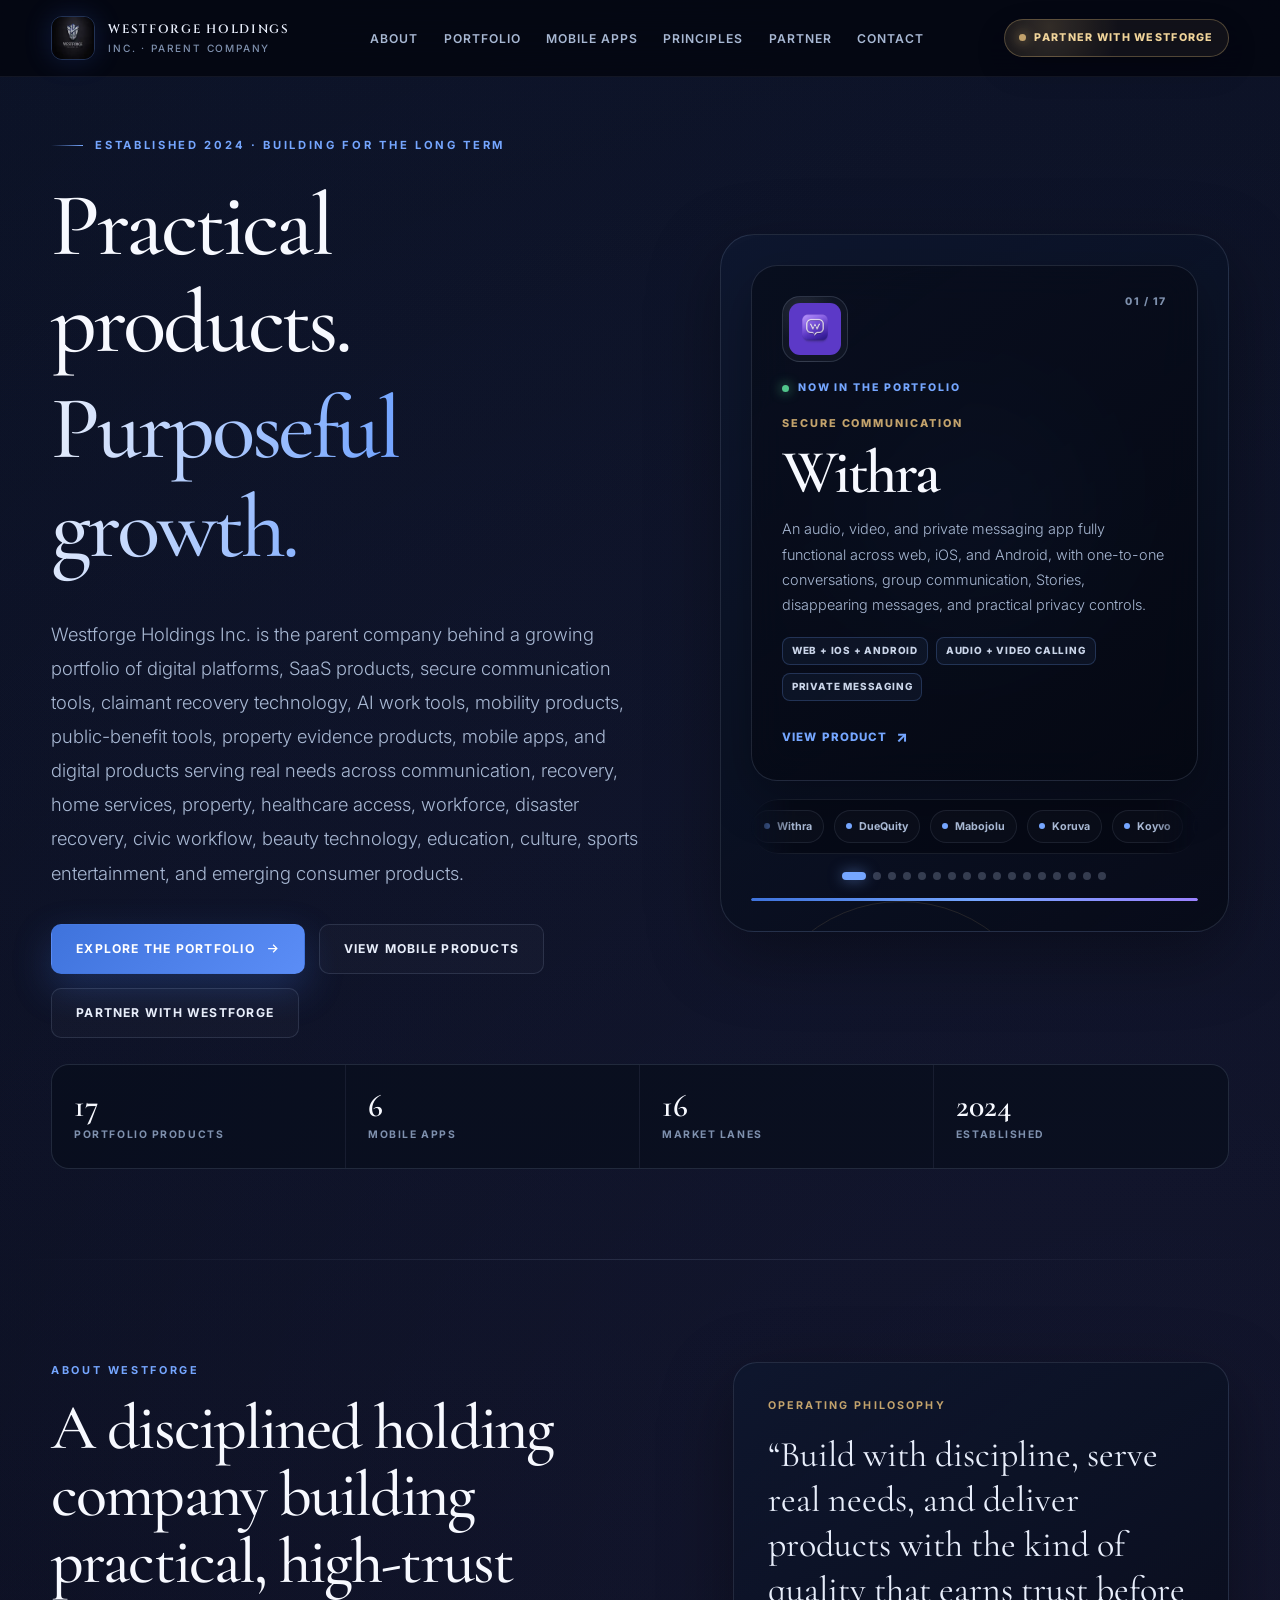
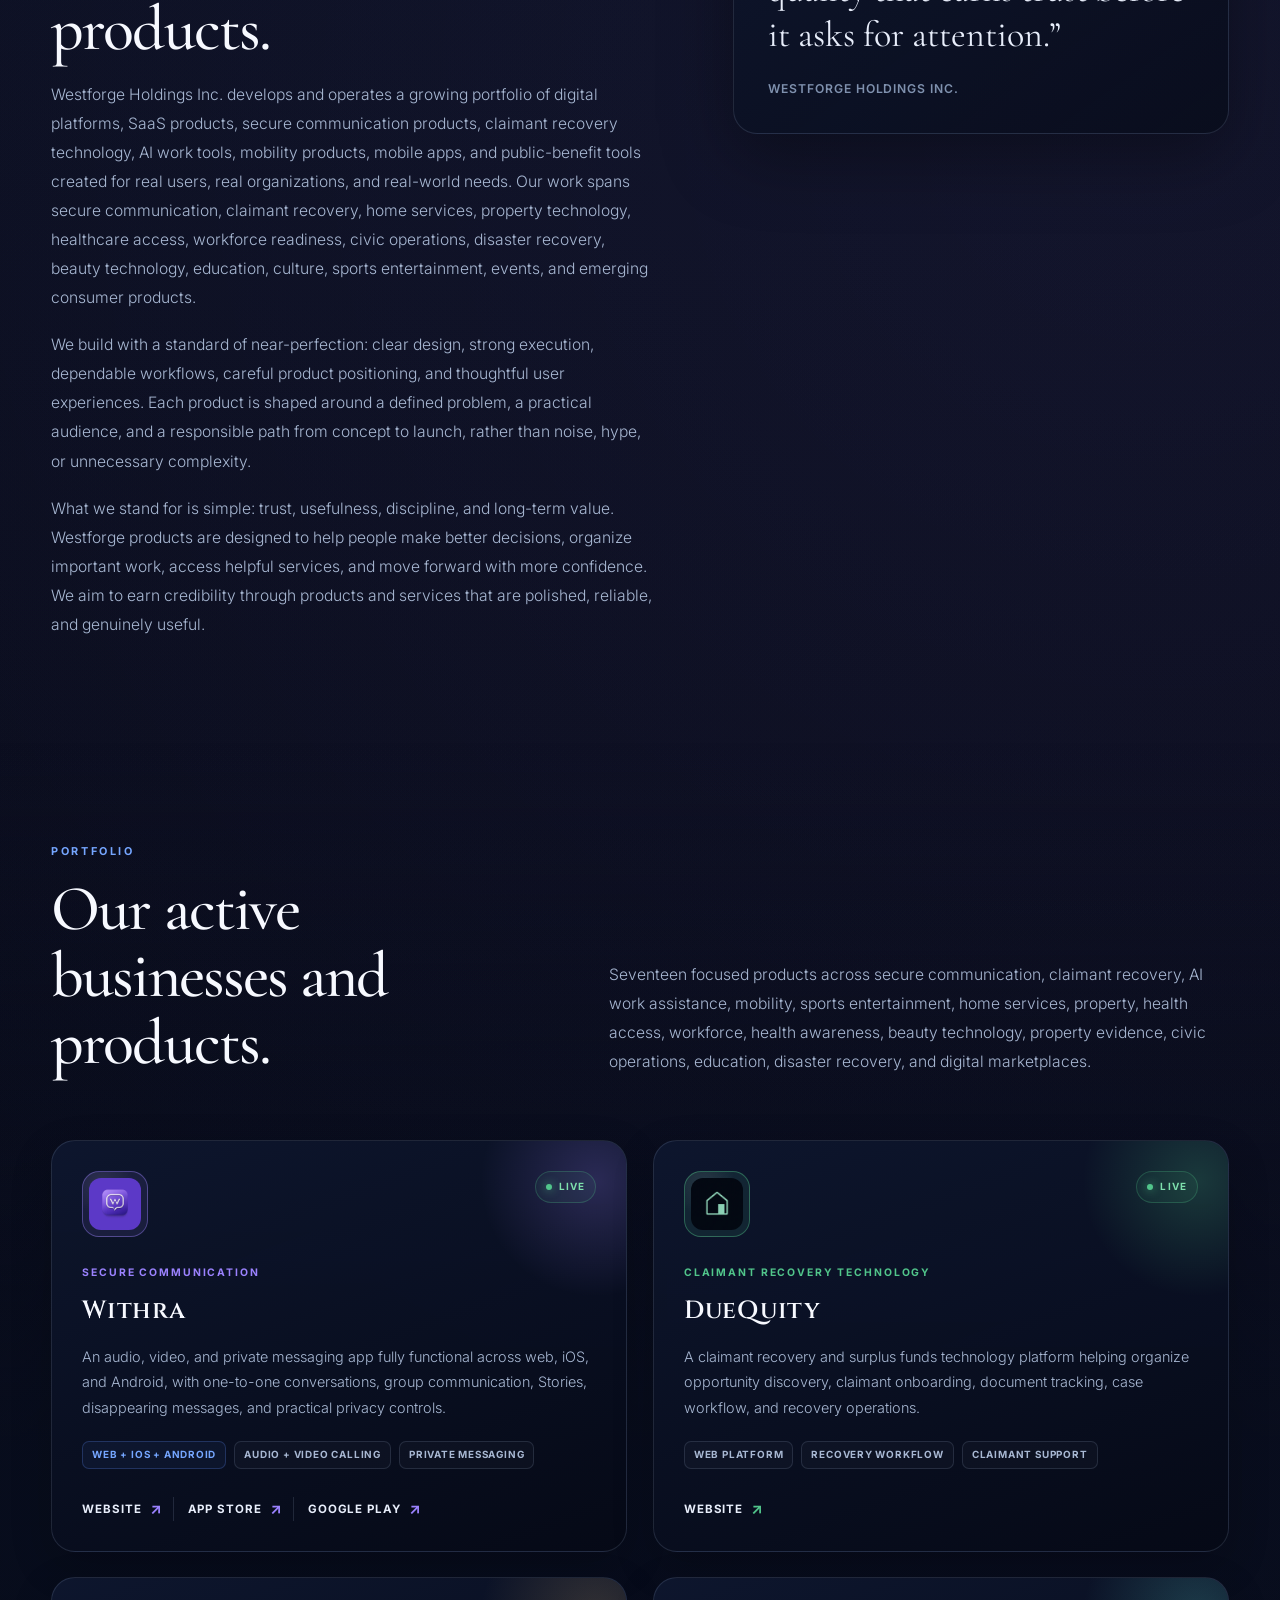
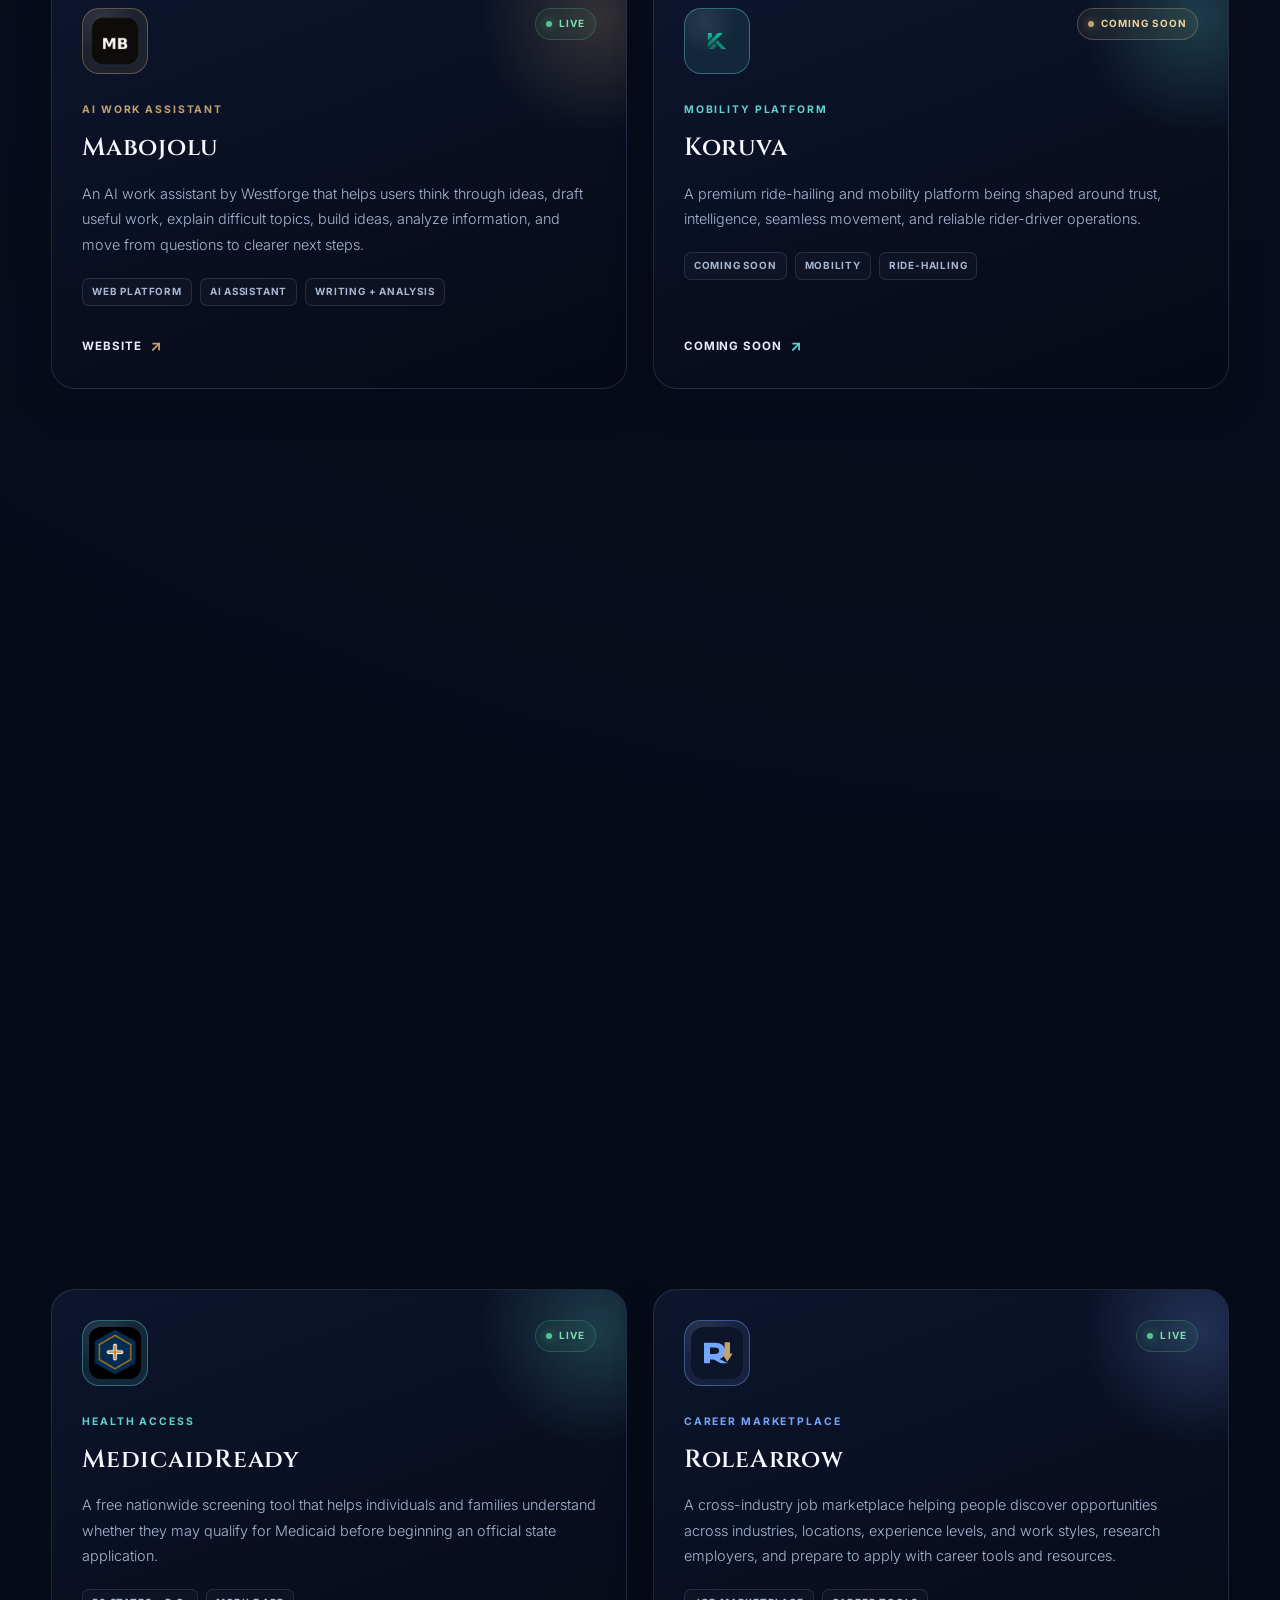
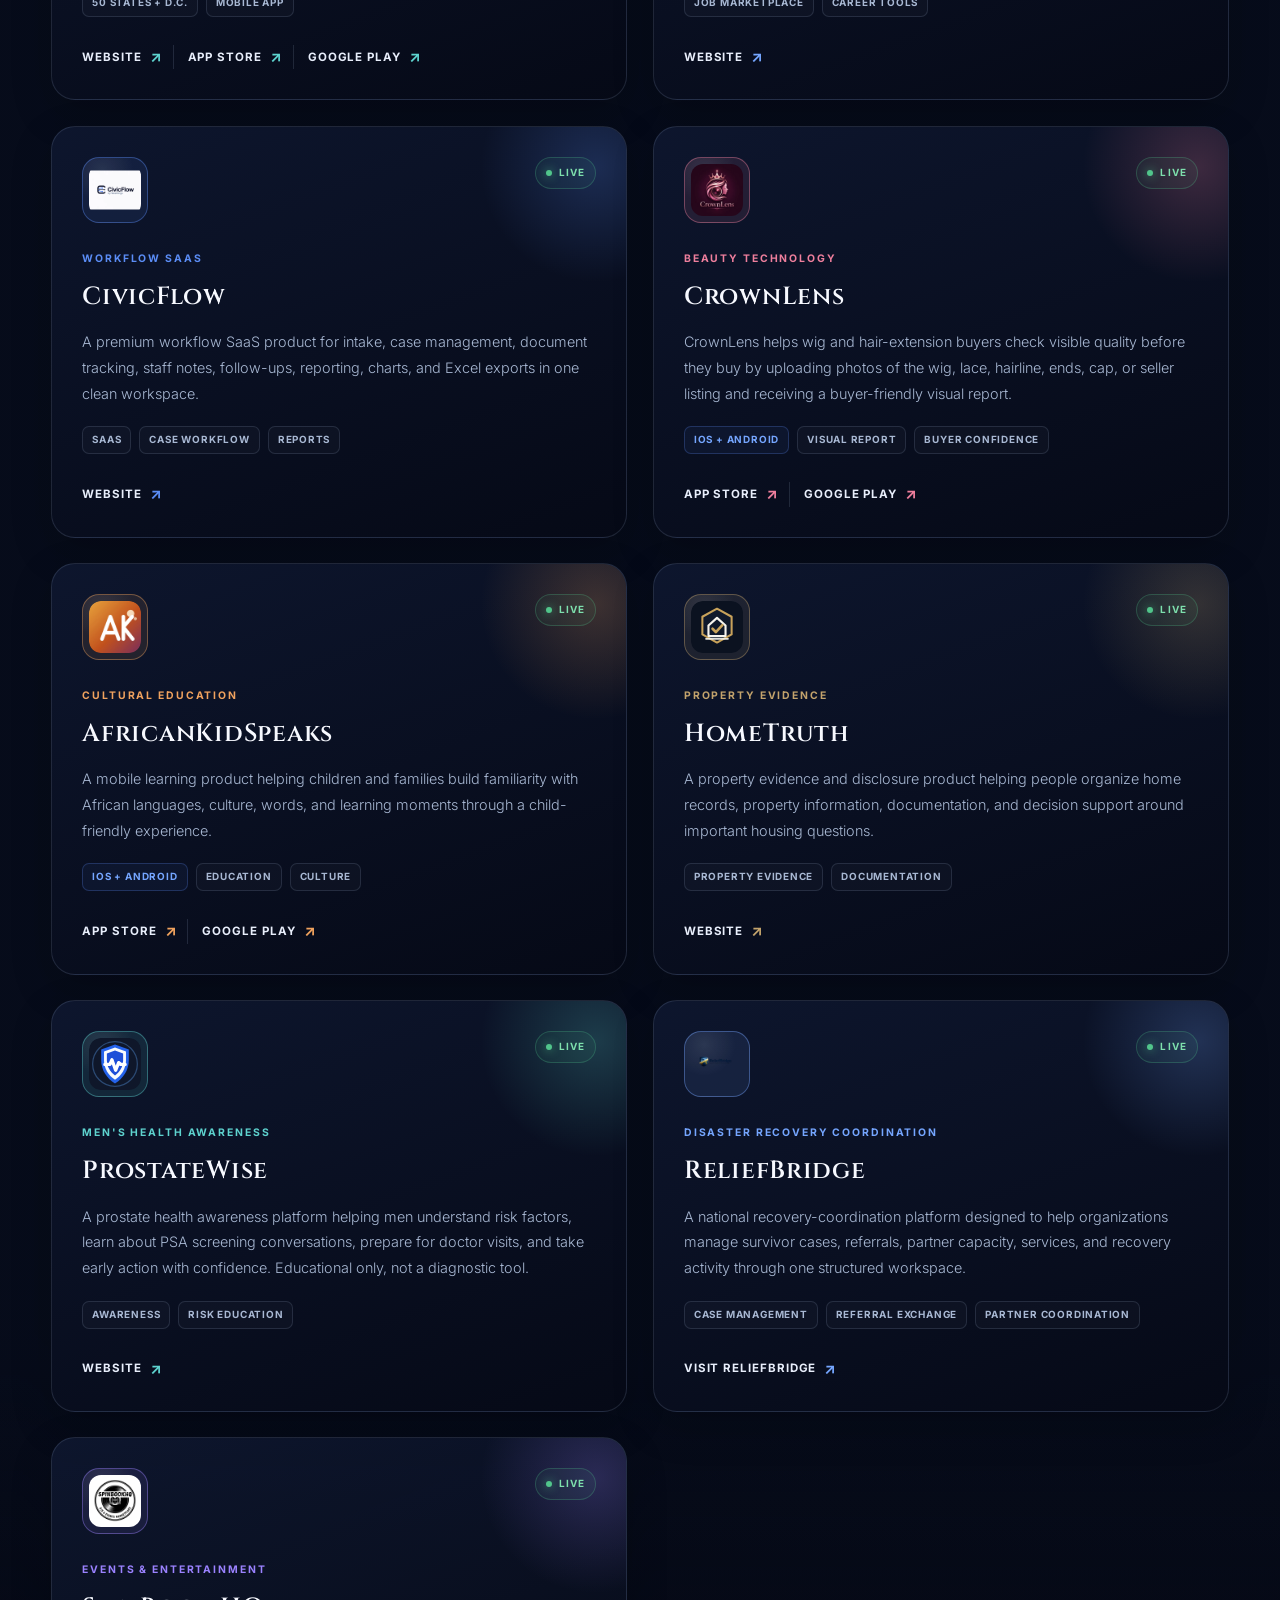
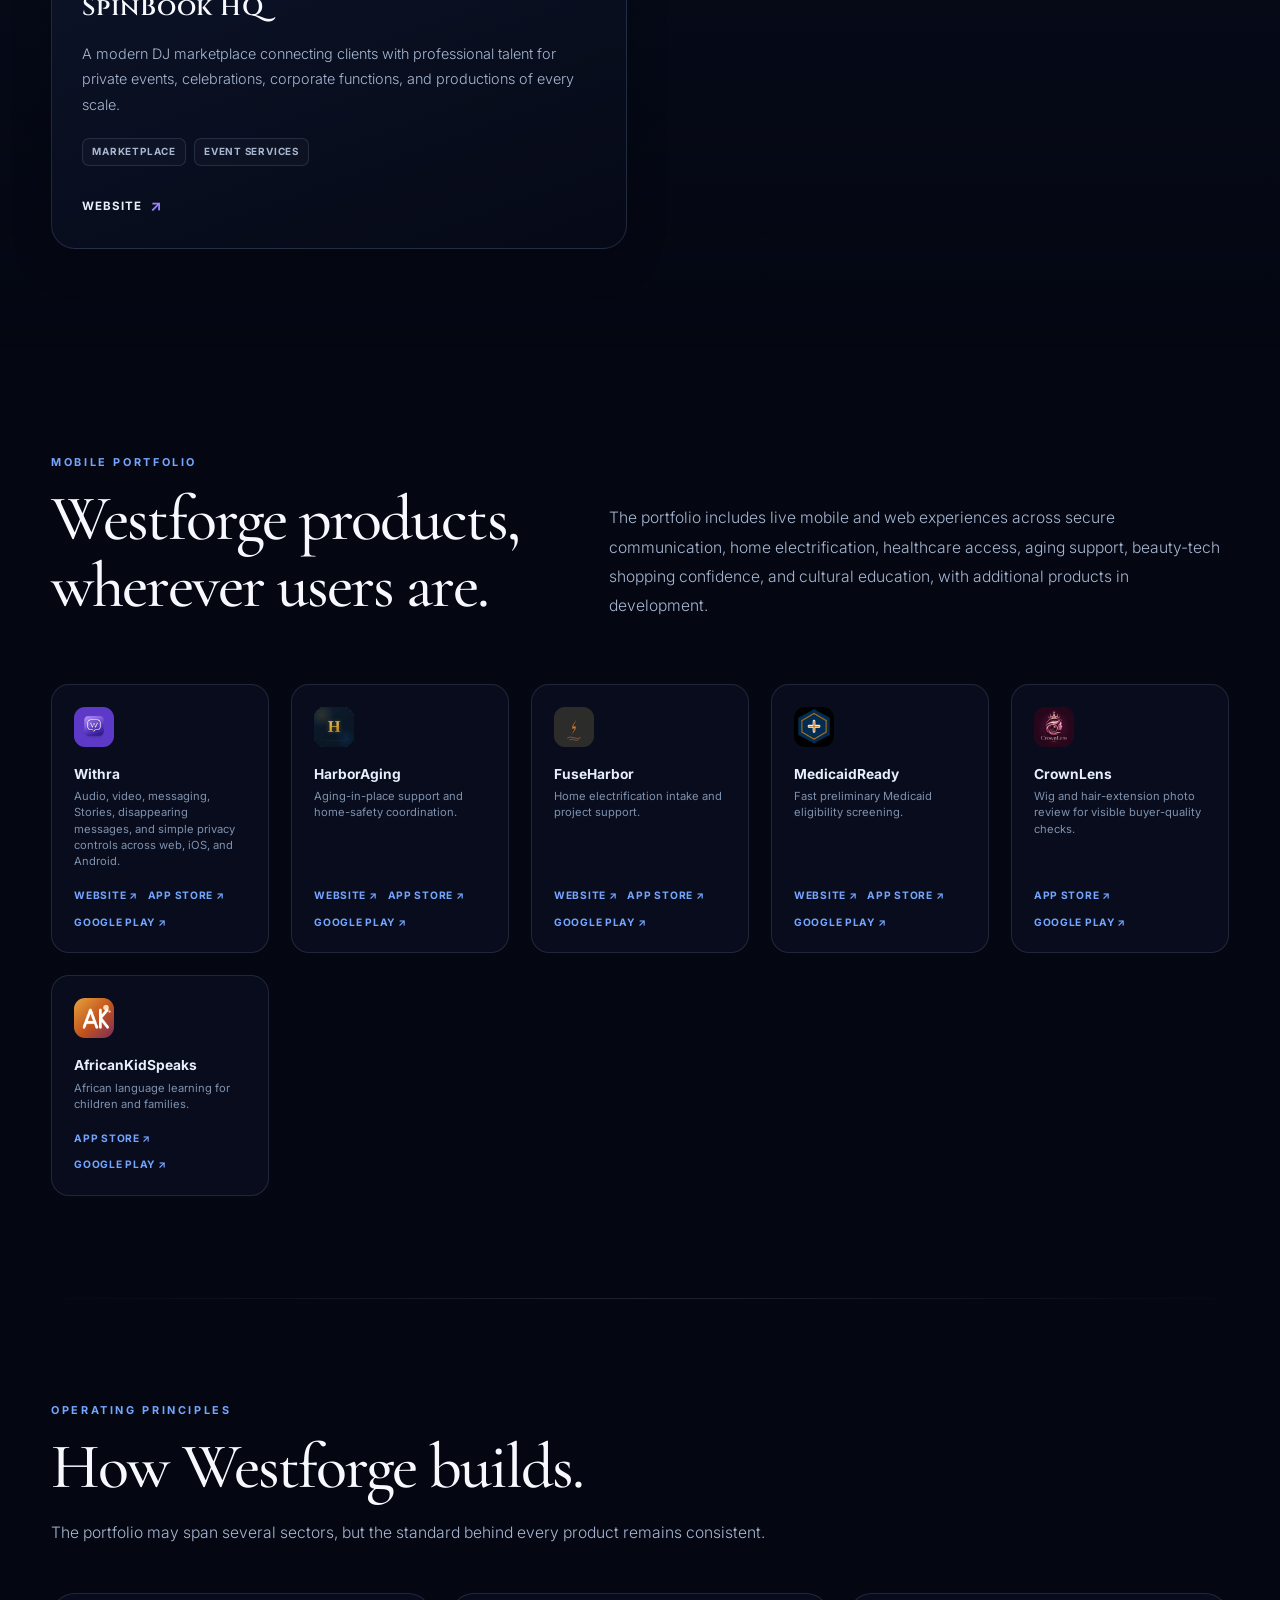
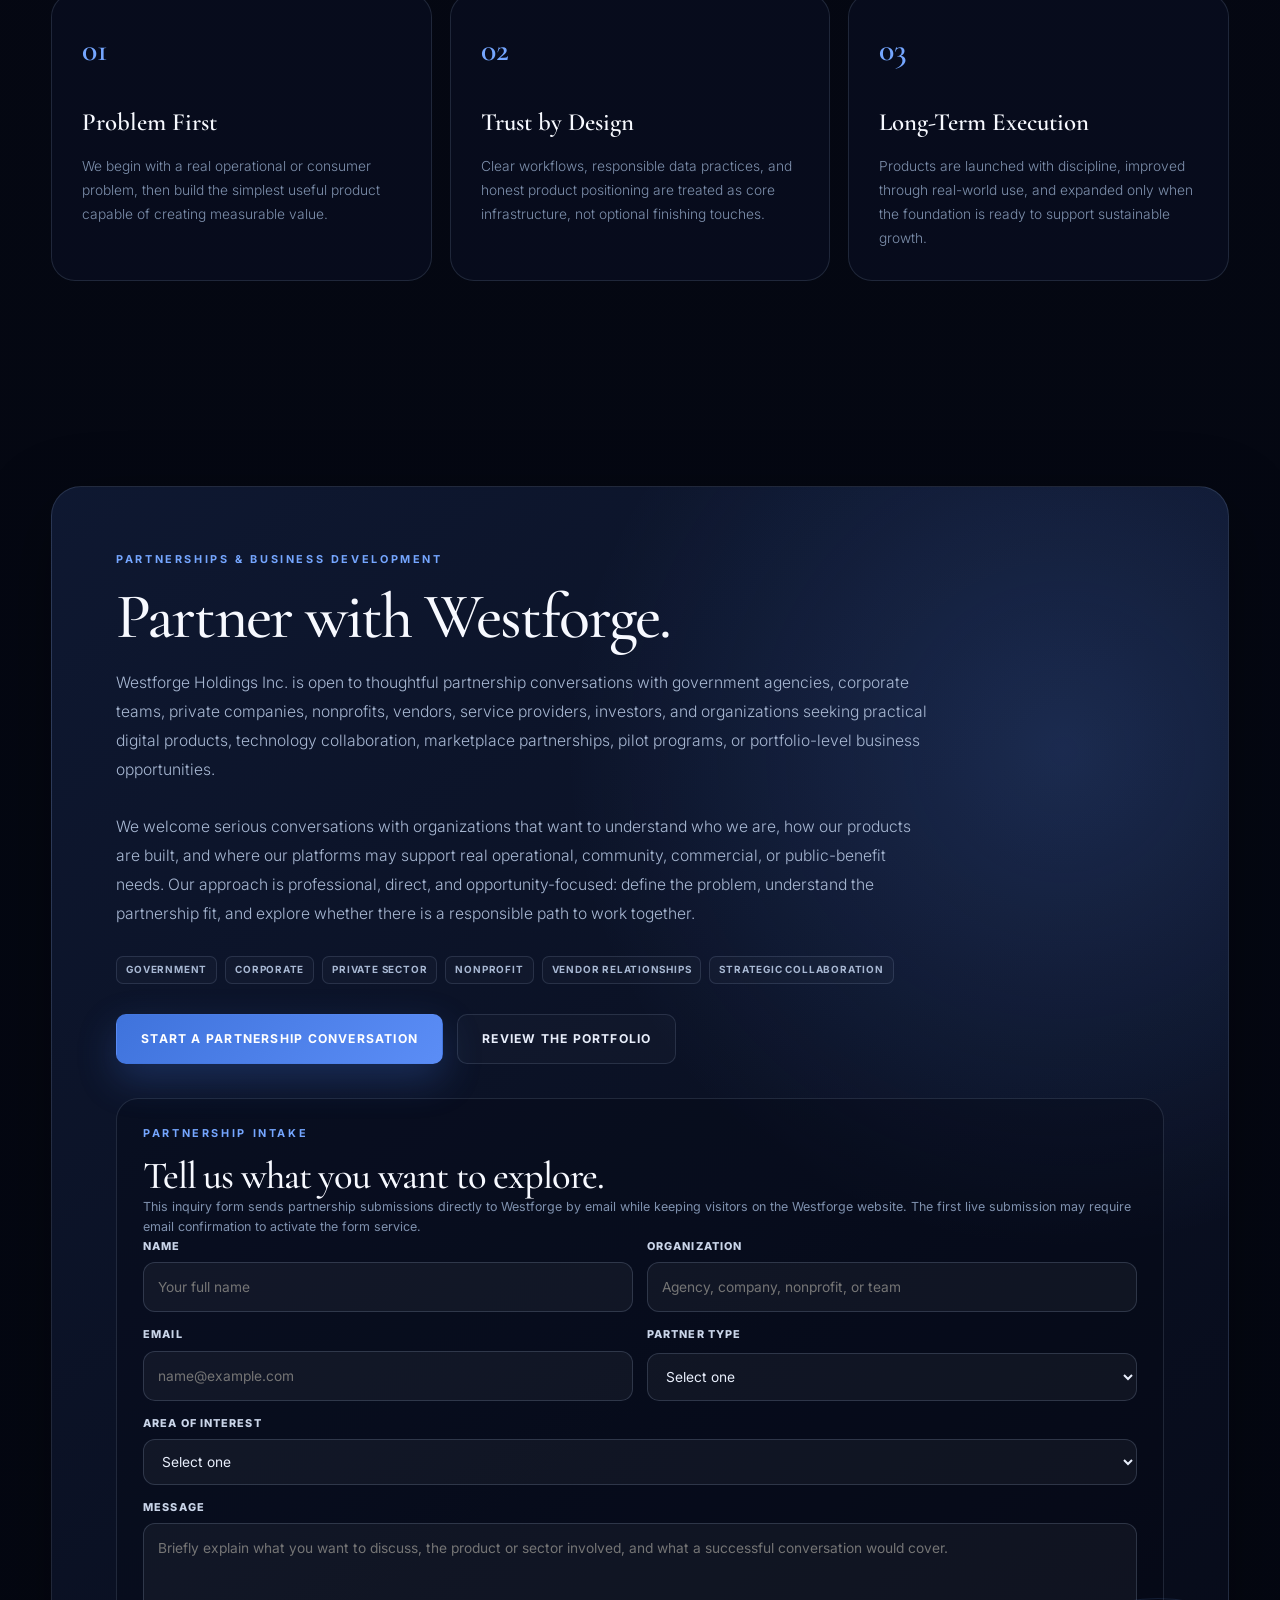
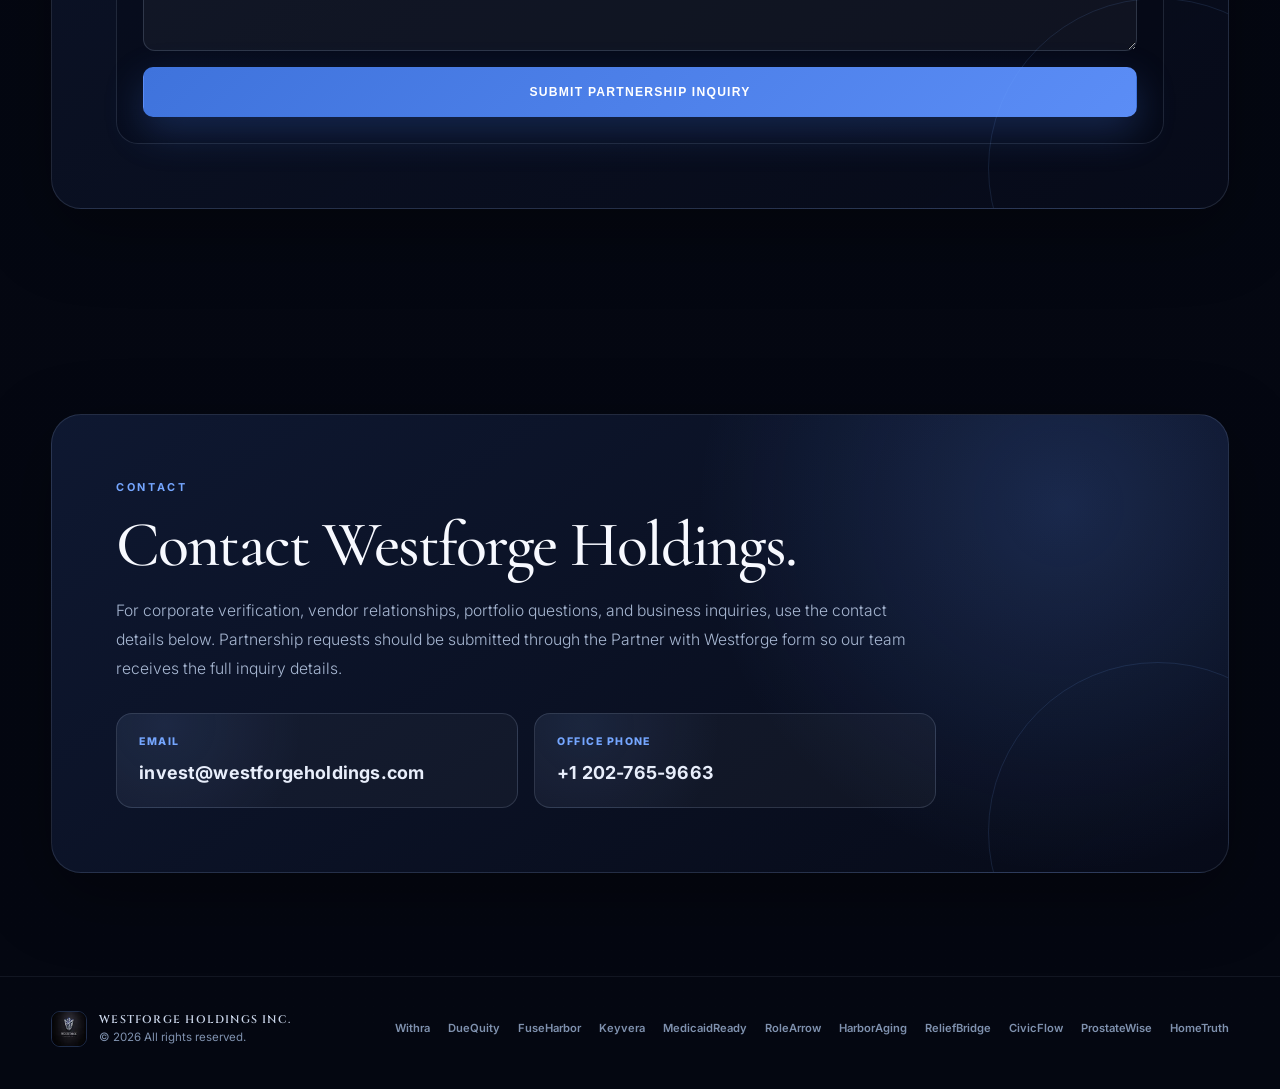
==== commit ee58bf71: "Update index.html" ====
--- a/index.html
+++ b/index.html
@@ -1,35 +1,23 @@
 <!DOCTYPE html>
+
 <html lang="en">
 <head>
- <meta charset="UTF-8" />
- <meta name="viewport" content="width=device-width, initial-scale=1.0" />
-
- <title>Westforge Holdings Inc. | Digital Ventures, SaaS &amp; Mobile Products</title>
- <meta
- name="description"
- content="Westforge Holdings Inc. builds and operates a growing portfolio of digital platforms, SaaS products, secure communication products, claimant recovery technology, public-benefit tools, property evidence products, and mobile apps including Withra, DueQuity, FuseHarbor, HarborAging, Keyvera, MedicaidReady, RoleArrow, CivicFlow, CrownLens, AfricanKidSpeaks, HomeTruth, ProstateWise, ReliefBridge, and SpinBook HQ."
- />
- <meta name="theme-color" content="#050814" />
- <link rel="icon" href="/favicon.ico" sizes="any" />
- <link rel="canonical" href="https://www.westforgeholdings.com/" />
-
- <meta property="og:type" content="website" />
- <meta property="og:title" content="Westforge Holdings Inc. | Digital Ventures, SaaS &amp; Mobile Products" />
- <meta
- property="og:description"
- content="A growing portfolio of practical platforms and mobile products across secure communication, claimant recovery, home services, property, healthcare access, workforce, disaster recovery, civic workflow, beauty technology, property evidence, education, and entertainment."
- />
- <meta property="og:url" content="https://www.westforgeholdings.com/" />
- <meta property="og:site_name" content="Westforge Holdings Inc." />
-
- <link rel="preconnect" href="https://fonts.googleapis.com" />
- <link rel="preconnect" href="https://fonts.gstatic.com" crossorigin />
- <link
- href="https://fonts.googleapis.com/css2?family=Cinzel:wght@500;600&family=Cormorant+Garamond:wght@400;500;600&family=Inter:wght@300;400;500;600;700&display=swap"
- rel="stylesheet"
- />
-
- <style>
+<meta charset="utf-8"/>
+<meta content="width=device-width, initial-scale=1.0" name="viewport"/>
+<title>Westforge Holdings Inc. | Software Products, SaaS &amp; Mobile Platforms</title>
+<meta content="Westforge Holdings Inc. builds and operates a growing portfolio of software products, SaaS platforms, secure communication tools, claimant recovery technology, AI work tools, mobility products, sports entertainment products, public-benefit tools, property evidence products, and mobile apps including Withra, DueQuity, Mabojolu, Koruva, Koyvo, FuseHarbor, HarborAging, Keyvera, MedicaidReady, RoleArrow, CivicFlow, CrownLens, AfricanKidSpeaks, HomeTruth, ProstateWise, ReliefBridge, and SpinBook HQ." name="description"/>
+<meta content="#050814" name="theme-color"/>
+<link href="/favicon.ico" rel="icon" sizes="any"/>
+<link href="https://www.westforgeholdings.com/" rel="canonical"/>
+<meta content="website" property="og:type"/>
+<meta content="Westforge Holdings Inc. | Software Products, SaaS &amp; Mobile Platforms" property="og:title"/>
+<meta content="A growing portfolio of practical platforms across secure communication, claimant recovery, AI work assistance, mobility, sports entertainment, home services, property, healthcare access, workforce, disaster recovery, civic workflow, beauty technology, education, and entertainment." property="og:description"/>
+<meta content="https://www.westforgeholdings.com/" property="og:url"/>
+<meta content="Westforge Holdings Inc." property="og:site_name"/>
+<link href="https://fonts.googleapis.com" rel="preconnect"/>
+<link crossorigin="" href="https://fonts.gstatic.com" rel="preconnect"/>
+<link href="https://fonts.googleapis.com/css2?family=Cinzel:wght@500;600&amp;family=Cormorant+Garamond:wght@400;500;600&amp;family=Inter:wght@300;400;500;600;700&amp;display=swap" rel="stylesheet"/>
+<style>
  *,
  *::before,
  *::after {
@@ -1700,20 +1688,16 @@
  }
  }
  </style>
-
- <script type="application/ld+json">
- {
- "@context": "https://schema.org",
- "@type": "Organization",
- "name": "Westforge Holdings Inc.",
- "url": "https://www.westforgeholdings.com/",
- "email": "invest@westforgeholdings.com",
- "foundingDate": "2024",
- "description": "Parent company behind a growing portfolio of digital platforms, SaaS products, secure communication products, claimant recovery technology, public-benefit tools, and mobile products."
- }
- </script>
-
-  <style id="westforge-responsive-shell-fix">
+<script type="application/ld+json">{
+  "@context": "https://schema.org",
+  "@type": "Organization",
+  "name": "Westforge Holdings Inc.",
+  "url": "https://www.westforgeholdings.com/",
+  "email": "invest@westforgeholdings.com",
+  "foundingDate": "2024",
+  "description": "Parent company behind a growing portfolio of software products, SaaS platforms, secure communication tools, claimant recovery technology, AI work tools, mobility products, public-benefit tools, and mobile products."
+}</script>
+<style id="westforge-responsive-shell-fix">
     :root {
       --shell-max: 1560px;
       --shell-pad: clamp(20px, 4vw, 72px);
@@ -1920,9 +1904,7 @@
       }
     }
   </style>
-
-
-  <style id="westforge-hero-text-spacing-fix">
+<style id="westforge-hero-text-spacing-fix">
     .hero h1 {
       line-height: 1.08 !important;
       letter-spacing: -0.035em;
@@ -1947,9 +1929,7 @@
       }
     }
   </style>
-
-
-  <style id="westforge-contact-details-fix">
+<style id="westforge-contact-details-fix">
     .contact-details {
       display: grid;
       grid-template-columns: repeat(2, minmax(0, 1fr));
@@ -1990,882 +1970,649 @@
       }
     }
   </style>
-
 </head>
-
 <body>
- <a class="skip-link" href="#main-content">Skip to content</a>
-
- <header class="site-header">
- <nav class="nav container" aria-label="Primary navigation">
- <a class="brand" href="#top" aria-label="Westforge Holdings Inc. home">
- <img class="brand-logo" src="[data-uri]" alt="Westforge Holdings Inc. logo" />
- <span class="brand-copy">
- <span class="brand-name">Westforge Holdings</span>
- <span class="brand-sub">Inc. · Parent Company</span>
- </span>
- </a>
-
- <ul class="nav-links" id="nav-links">
- <li><a href="#about">About</a></li>
- <li><a href="#portfolio">Portfolio</a></li>
- <li><a href="#mobile">Mobile Apps</a></li>
- <li><a href="#principles">Principles</a></li>
- <li><a href="#partner">Partner</a></li>
- <li><a href="#contact">Contact</a></li>
- </ul>
-
- <a class="nav-badge" href="#partner">Partner with Westforge</a>
-
- <button
- class="menu-button"
- id="menu-button"
- type="button"
- aria-label="Open navigation menu"
- aria-controls="nav-links"
- aria-expanded="false"
- >
- <svg viewBox="0 0 24 24" fill="none" stroke="currentColor" stroke-width="1.8" aria-hidden="true">
- <path d="M4 7h16M4 12h16M4 17h16" />
- </svg>
- </button>
- </nav>
- </header>
-
- <main id="main-content">
- <section class="hero" id="top">
- <div class="container">
- <div class="hero-grid">
- <div>
- <p class="eyebrow">Established 2024 · Building for the long term</p>
- <h1>
+<a class="skip-link" href="#main-content">Skip to content</a>
+<header class="site-header">
+<nav aria-label="Primary navigation" class="nav container">
+<a aria-label="Westforge Holdings Inc. home" class="brand" href="#top">
+<img alt="Westforge Holdings Inc. logo" class="brand-logo" src="[data-uri]"/>
+<span class="brand-copy">
+<span class="brand-name">Westforge Holdings</span>
+<span class="brand-sub">Inc. · Parent Company</span>
+</span>
+</a>
+<ul class="nav-links" id="nav-links">
+<li><a href="#about">About</a></li>
+<li><a href="#portfolio">Portfolio</a></li>
+<li><a href="#mobile">Mobile Apps</a></li>
+<li><a href="#principles">Principles</a></li>
+<li><a href="#partner">Partner</a></li>
+<li><a href="#contact">Contact</a></li>
+</ul>
+<a class="nav-badge" href="#partner">Partner with Westforge</a>
+<button aria-controls="nav-links" aria-expanded="false" aria-label="Open navigation menu" class="menu-button" id="menu-button" type="button">
+<svg aria-hidden="true" fill="none" stroke="currentColor" stroke-width="1.8" viewbox="0 0 24 24">
+<path d="M4 7h16M4 12h16M4 17h16"></path>
+</svg>
+</button>
+</nav>
+</header>
+<main id="main-content">
+<section class="hero" id="top">
+<div class="container">
+<div class="hero-grid">
+<div>
+<p class="eyebrow">Established 2024 · Building for the long term</p>
+<h1>
  Practical products.
  <span>Purposeful growth.</span>
- </h1>
- <p class="hero-lead">
- Westforge Holdings Inc. is the parent company behind a growing portfolio of digital
- platforms, SaaS products, secure communication products, claimant recovery technology,
- public-benefit tools, property evidence products, mobile apps, and digital products serving
- real needs across secure communication, claimant recovery, home services, property,
- health access, workforce, disaster recovery, civic workflow, beauty technology, property
- evidence, education, culture, and entertainment.
+</h1>
+<p class="hero-lead">
+ Westforge Holdings Inc. is the parent company behind a growing portfolio of digital platforms, SaaS products, secure communication tools, claimant recovery technology, AI work tools, mobility products, public-benefit tools, property evidence products, mobile apps, and digital products serving real needs across communication, recovery, home services, property, healthcare access, workforce, disaster recovery, civic workflow, beauty technology, education, culture, sports entertainment, and emerging consumer products.
  </p>
-
- <div class="hero-actions">
- <a class="button button-primary" href="#portfolio">
+<div class="hero-actions">
+<a class="button button-primary" href="#portfolio">
  Explore the Portfolio
- <svg width="15" height="15" viewBox="0 0 24 24" fill="none" stroke="currentColor" stroke-width="2" aria-hidden="true">
- <path d="M5 12h14M13 6l6 6-6 6" />
- </svg>
- </a>
- <a class="button button-secondary" href="#mobile">
+ <svg aria-hidden="true" fill="none" height="15" stroke="currentColor" stroke-width="2" viewbox="0 0 24 24" width="15">
+<path d="M5 12h14M13 6l6 6-6 6"></path>
+</svg>
+</a>
+<a class="button button-secondary" href="#mobile">
  View Mobile Products
  </a>
- <a class="button button-secondary" href="#partner">
+<a class="button button-secondary" href="#partner">
  Partner with Westforge
  </a>
- </div>
- </div>
-
- <div class="hero-panel product-hero" aria-label="Rotating Westforge product showcase">
- <div class="product-hero-inner" id="product-hero-card">
- <img class="product-hero-logo" id="product-hero-logo" src="[data-uri]" alt="Withra logo" />
- <div class="product-hero-number" id="product-hero-number">01 / 14</div>
- <p class="product-hero-kicker">Now in the Portfolio</p>
- <p class="product-hero-sector" id="product-hero-sector">Secure Communication</p>
- <h2 class="product-hero-name" id="product-hero-name">Withra</h2>
- <p class="product-hero-description" id="product-hero-description">
- A private messaging app built for simple, direct communication, one-to-one conversations,
- Stories, disappearing messages, and practical privacy controls.
+</div>
+</div>
+<div aria-label="Rotating Westforge product showcase" class="hero-panel product-hero">
+<div class="product-hero-inner" id="product-hero-card">
+<img alt="Withra logo" class="product-hero-logo" id="product-hero-logo" src="[data-uri]"/>
+<div class="product-hero-number" id="product-hero-number">01 / 17</div>
+<p class="product-hero-kicker">Now in the Portfolio</p>
+<p class="product-hero-sector" id="product-hero-sector">Secure Communication</p>
+<h2 class="product-hero-name" id="product-hero-name">Withra</h2>
+<p class="product-hero-description" id="product-hero-description">An audio, video, and private messaging app fully functional across web, iOS, and Android, with one-to-one conversations, group communication, Stories, disappearing messages, and practical privacy controls.</p>
+<div class="product-hero-tags" id="product-hero-tags"><span>Web + iOS + Android</span><span>Audio + Video Calling</span><span>Private Messaging</span></div>
+<a class="product-hero-link" href="https://www.withra.us" id="product-hero-link" rel="noopener noreferrer" target="_blank">View Product</a>
+</div>
+<div aria-hidden="true" class="product-marquee">
+<div class="product-track"><span>Withra</span>
+<span>DueQuity</span>
+<span>Mabojolu</span>
+<span>Koruva</span>
+<span>Koyvo</span>
+<span>HarborAging</span>
+<span>FuseHarbor</span>
+<span>Keyvera</span>
+<span>MedicaidReady</span>
+<span>RoleArrow</span>
+<span>CivicFlow</span>
+<span>CrownLens</span>
+<span>AfricanKidSpeaks</span>
+<span>HomeTruth</span>
+<span>ProstateWise</span>
+<span>ReliefBridge</span>
+<span>SpinBook HQ</span>
+<span>Withra</span>
+<span>DueQuity</span>
+<span>Mabojolu</span>
+<span>Koruva</span>
+<span>Koyvo</span>
+<span>HarborAging</span>
+<span>FuseHarbor</span>
+<span>Keyvera</span>
+<span>MedicaidReady</span>
+<span>RoleArrow</span>
+<span>CivicFlow</span>
+<span>CrownLens</span>
+<span>AfricanKidSpeaks</span>
+<span>HomeTruth</span>
+<span>ProstateWise</span>
+<span>ReliefBridge</span>
+<span>SpinBook HQ</span>
+</div>
+</div>
+<div aria-label="Product rotation controls" class="product-dots" id="product-hero-dots"></div>
+<div aria-hidden="true" class="product-progress"><span></span></div>
+</div>
+</div>
+<div aria-label="Portfolio overview" class="metrics reveal">
+<div class="metric">
+<div class="metric-value">17</div>
+<div class="metric-label">Portfolio Products</div>
+</div>
+<div class="metric">
+<div class="metric-value">6</div>
+<div class="metric-label">Mobile Apps</div>
+</div>
+<div class="metric">
+<div class="metric-value">16</div>
+<div class="metric-label">Market Lanes</div>
+</div>
+<div class="metric">
+<div class="metric-value">2024</div>
+<div class="metric-label">Established</div>
+</div>
+</div>
+</div>
+</section>
+<hr class="rule"/>
+<section id="about">
+<div class="container about-grid">
+<div class="reveal">
+<p class="section-kicker">About Westforge</p>
+<h2 class="section-title">A disciplined holding company building practical, high-trust products.</h2>
+<p class="section-copy">
+ Westforge Holdings Inc. develops and operates a growing portfolio of digital platforms, SaaS products, secure communication products, claimant recovery technology, AI work tools, mobility products, mobile apps, and public-benefit tools created for real users, real organizations, and real-world needs. Our work spans secure communication, claimant recovery, home services, property technology, healthcare access, workforce readiness, civic operations, disaster recovery, beauty technology, education, culture, sports entertainment, events, and emerging consumer products.
  </p>
- <div class="product-hero-tags" id="product-hero-tags">
- <span>iOS + Android</span>
- <span>Private Messaging</span>
- </div>
- <a class="product-hero-link" id="product-hero-link" href="https://www.withra.us" target="_blank" rel="noopener noreferrer">View Product</a>
- </div>
-
- <div class="product-marquee" aria-hidden="true">
- <div class="product-track">
- <span>Withra</span><span>DueQuity</span><span>HarborAging</span><span>FuseHarbor</span><span>Keyvera</span><span>MedicaidReady</span><span>RoleArrow</span><span>CivicFlow</span><span>CrownLens</span><span>AfricanKidSpeaks</span><span>HomeTruth</span><span>ProstateWise</span><span>ReliefBridge</span><span>SpinBook HQ</span>
- <span>Withra</span><span>DueQuity</span><span>HarborAging</span><span>FuseHarbor</span><span>Keyvera</span><span>MedicaidReady</span><span>RoleArrow</span><span>CivicFlow</span><span>CrownLens</span><span>AfricanKidSpeaks</span><span>HomeTruth</span><span>ProstateWise</span><span>ReliefBridge</span><span>SpinBook HQ</span>
- </div>
- </div>
-
- <div class="product-dots" id="product-hero-dots" aria-label="Product rotation controls"></div>
- <div class="product-progress" aria-hidden="true"><span></span></div>
- </div>
- </div>
-
- <div class="metrics reveal" aria-label="Portfolio overview">
- <div class="metric">
- <div class="metric-value">14</div>
- <div class="metric-label">Portfolio Products</div>
- </div>
- <div class="metric">
- <div class="metric-value">6</div>
- <div class="metric-label">Mobile Apps</div>
- </div>
- <div class="metric">
- <div class="metric-value">13</div>
- <div class="metric-label">Market Lanes</div>
- </div>
- <div class="metric">
- <div class="metric-value">2024</div>
- <div class="metric-label">Established</div>
- </div>
- </div>
- </div>
- </section>
-
- <hr class="rule" />
-
- <section id="about">
- <div class="container about-grid">
- <div class="reveal">
- <p class="section-kicker">About Westforge</p>
- <h2 class="section-title">A disciplined holding company building practical, high-trust products.</h2>
- <p class="section-copy">
- Westforge Holdings Inc. develops and operates a growing portfolio of digital platforms,
- SaaS products, secure communication products, claimant recovery technology, mobile apps,
- and public-benefit tools created for real users, real organizations, and real-world needs.
- Our work spans secure communication, claimant recovery, home services, property technology,
- healthcare access, workforce readiness, civic operations, disaster recovery, beauty
- technology, education, culture, events, and emerging consumer products.
- </p>
- <p class="section-copy">
+<p class="section-copy">
  We build with a standard of near-perfection: clear design, strong execution, dependable
  workflows, careful product positioning, and thoughtful user experiences. Each product is
  shaped around a defined problem, a practical audience, and a responsible path from concept
  to launch, rather than noise, hype, or unnecessary complexity.
  </p>
- <p class="section-copy">
+<p class="section-copy">
  What we stand for is simple: trust, usefulness, discipline, and long-term value. Westforge
  products are designed to help people make better decisions, organize important work,
  access helpful services, and move forward with more confidence. We aim to earn credibility
  through products and services that are polished, reliable, and genuinely useful.
  </p>
- </div>
-
- <aside class="about-card reveal" aria-label="Westforge operating philosophy">
- <p class="about-card-label">Operating Philosophy</p>
- <blockquote>
+</div>
+<aside aria-label="Westforge operating philosophy" class="about-card reveal">
+<p class="about-card-label">Operating Philosophy</p>
+<blockquote>
  “Build with discipline, serve real needs, and deliver products with the kind of quality
  that earns trust before it asks for attention.”
  </blockquote>
- <footer>Westforge Holdings Inc.</footer>
- </aside>
- </div>
- </section>
-
- <section class="portfolio-section" id="portfolio">
- <div class="container">
- <div class="section-head reveal">
- <div>
- <p class="section-kicker">Portfolio</p>
- <h2 class="section-title">Our active businesses and products.</h2>
- </div>
- <p class="section-copy">
- Fourteen focused products across secure communication, claimant recovery, home services, property, health access, workforce, health awareness, beauty technology, property evidence, civic operations, education, disaster recovery, and digital marketplaces.
+<footer>Westforge Holdings Inc.</footer>
+</aside>
+</div>
+</section>
+<section class="portfolio-section" id="portfolio">
+<div class="container">
+<div class="section-head reveal">
+<div>
+<p class="section-kicker">Portfolio</p>
+<h2 class="section-title">Our active businesses and products.</h2>
+</div>
+<p class="section-copy">
+ Seventeen focused products across secure communication, claimant recovery, AI work assistance, mobility, sports entertainment, home services, property, health access, workforce, health awareness, beauty technology, property evidence, civic operations, education, disaster recovery, and digital marketplaces.
  </p>
- </div>
-
- <div class="portfolio-grid">
- <article class="venture-card reveal" style="--accent: var(--purple);">
- <div class="venture-top">
- <div class="venture-mark"><img class="venture-logo" src="[data-uri]" alt="Withra logo" loading="lazy" /></div>
- <span class="status">Live</span>
- </div>
- <div class="venture-body">
- <p class="venture-sector">Secure Communication</p>
- <h3 class="venture-name">Withra</h3>
- <p class="venture-description">
- A private messaging app built for simple, direct communication, one-to-one conversations,
- Stories, disappearing messages, and practical privacy controls across mobile devices.
+</div>
+<div class="portfolio-grid"><article class="venture-card reveal" style="--accent: var(--purple);"><div class="venture-top"><div class="venture-mark"><img alt="Withra logo" class="venture-logo" loading="lazy" src="[data-uri]"/></div><span class="status">Live</span></div><div class="venture-body"><p class="venture-sector">Secure Communication</p><h3 class="venture-name">Withra</h3><p class="venture-description">
+ An audio, video, and private messaging app fully functional across web, iOS, and Android, with one-to-one conversations, group communication, Stories, disappearing messages, and practical privacy controls.
+ </p></div><div class="venture-meta"><span class="tag mobile">Web + iOS + Android</span><span class="tag">Audio + Video Calling</span><span class="tag">Private Messaging</span></div><div class="venture-links"><a class="venture-link" href="https://www.withra.us" rel="noopener noreferrer" target="_blank">Website</a><a class="venture-link" href="https://apps.apple.com/us/app/withra/id6800809920" rel="noopener noreferrer" target="_blank">App Store</a><a class="venture-link" href="https://play.google.com/store/apps/details?id=com.djimean.withra" rel="noopener noreferrer" target="_blank">Google Play</a></div></article>
+<article class="venture-card reveal" style="--accent: var(--green);"><div class="venture-top"><div class="venture-mark"><img alt="DueQuity logo" class="venture-logo" loading="lazy" src="[data-uri]"/></div><span class="status">Live</span></div><div class="venture-body"><p class="venture-sector">Claimant Recovery Technology</p><h3 class="venture-name">DueQuity</h3><p class="venture-description">
+ A claimant recovery and surplus funds technology platform helping organize opportunity discovery, claimant onboarding, document tracking, case workflow, and recovery operations.
+ </p></div><div class="venture-meta"><span class="tag">Web Platform</span><span class="tag">Recovery Workflow</span><span class="tag">Claimant Support</span></div><div class="venture-links"><a class="venture-link" href="https://www.duequity.com" rel="noopener noreferrer" target="_blank">Website</a></div></article>
+<article class="venture-card reveal" style="--accent: var(--gold);"><div class="venture-top"><div class="venture-mark"><img alt="Mabojolu logo" class="venture-logo" loading="lazy" src="[data-uri]"/></div><span class="status">Live</span></div><div class="venture-body"><p class="venture-sector">AI Work Assistant</p><h3 class="venture-name">Mabojolu</h3><p class="venture-description">
+ An AI work assistant by Westforge that helps users think through ideas, draft useful work, explain difficult topics, build ideas, analyze information, and move from questions to clearer next steps.
+ </p></div><div class="venture-meta"><span class="tag">Web Platform</span><span class="tag">AI Assistant</span><span class="tag">Writing + Analysis</span></div><div class="venture-links"><a class="venture-link" href="https://www.mabojolu.com" rel="noopener noreferrer" target="_blank">Website</a></div></article>
+<article class="venture-card reveal" style="--accent: var(--teal);"><div class="venture-top"><div class="venture-mark"><img alt="Koruva logo" class="venture-logo" loading="lazy" src="[data-uri]"/></div><span class="status coming-soon">Coming Soon</span></div><div class="venture-body"><p class="venture-sector">Mobility Platform</p><h3 class="venture-name">Koruva</h3><p class="venture-description">
+ A premium ride-hailing and mobility platform being shaped around trust, intelligence, seamless movement, and reliable rider-driver operations.
+ </p></div><div class="venture-meta"><span class="tag">Coming Soon</span><span class="tag">Mobility</span><span class="tag">Ride-Hailing</span></div><div class="venture-links"><span class="venture-link">Coming Soon</span></div></article>
+<article class="venture-card reveal" style="--accent: #9cff38;"><div class="venture-top"><div class="venture-mark"><img alt="Koyvo logo" class="venture-logo" loading="lazy" src="[data-uri]"/></div><span class="status coming-soon">Coming Soon</span></div><div class="venture-body"><p class="venture-sector">Sports Entertainment</p><h3 class="venture-name">Koyvo</h3><p class="venture-description">
+ A sports entertainment and wallet-focused platform being developed around clearer balances, promotions, odds discovery, and responsible account visibility.
+ </p></div><div class="venture-meta"><span class="tag">Coming Soon</span><span class="tag">Sports</span><span class="tag">Wallet UX</span></div><div class="venture-links"><span class="venture-link">Coming Soon</span></div></article>
+<article class="venture-card reveal" style="--accent: var(--green);"><div class="venture-top"><div class="venture-mark"><img alt="HarborAging logo" class="venture-logo" loading="lazy" src="[data-uri]"/></div><span class="status">Live</span></div><div class="venture-body"><p class="venture-sector">Aging in Place</p><h3 class="venture-name">HarborAging</h3><p class="venture-description">
+ A family-centered platform for organizing home-safety needs, aging-in-place modifications, provider coordination, service requests, and project progress.
+ </p></div><div class="venture-meta"><span class="tag">Web Platform</span><span class="tag mobile">iOS + Android</span></div><div class="venture-links"><a class="venture-link" href="https://www.harboraging.com" rel="noopener noreferrer" target="_blank">Website</a><a class="venture-link" href="https://apps.apple.com/ng/app/harboraging/id6766133021" rel="noopener noreferrer" target="_blank">App Store</a><a class="venture-link" href="https://play.google.com/store/apps/details?id=com.harboraging.mobile" rel="noopener noreferrer" target="_blank">Google Play</a></div></article>
+<article class="venture-card reveal" style="--accent: var(--orange);"><div class="venture-top"><div class="venture-mark"><img alt="FuseHarbor logo" class="venture-logo" loading="lazy" src="[data-uri]"/></div><span class="status">Live</span></div><div class="venture-body"><p class="venture-sector">Home Electrification</p><h3 class="venture-name">FuseHarbor</h3><p class="venture-description">
+ A structured marketplace helping homeowners begin EV charger, electrical panel, heat pump, and backup-power projects with greater clarity, trust, and organization.
+ </p></div><div class="venture-meta"><span class="tag">Web Platform</span><span class="tag mobile">iOS + Android</span></div><div class="venture-links"><a class="venture-link" href="https://www.fuseharbor.org" rel="noopener noreferrer" target="_blank">Website</a><a class="venture-link" href="https://apps.apple.com/us/app/fuseharbor/id6767947866" rel="noopener noreferrer" target="_blank">App Store</a><a class="venture-link" href="https://play.google.com/store/apps/details?id=org.fuseharbor.app" rel="noopener noreferrer" target="_blank">Google Play</a></div></article>
+<article class="venture-card reveal" style="--accent: var(--purple);"><div class="venture-top"><div class="venture-mark"><img alt="Keyvera logo" class="venture-logo" loading="lazy" src="[data-uri]"/></div><span class="status">Live</span></div><div class="venture-body"><p class="venture-sector">Property Technology</p><h3 class="venture-name">Keyvera</h3><p class="venture-description">
+ A Lagos-focused property marketplace built around verified roles, professionally presented listings, structured inspections, transparent fees, and operational oversight.
+ </p></div><div class="venture-meta"><span class="tag">Web Platform</span><span class="tag">Verified Listings</span></div><div class="venture-links"><a class="venture-link" href="https://www.keyvera.org" rel="noopener noreferrer" target="_blank">Website</a></div></article>
+<article class="venture-card reveal" style="--accent: var(--teal);"><div class="venture-top"><div class="venture-mark"><img alt="MedicaidReady logo" class="venture-logo" loading="lazy" src="[data-uri]"/></div><span class="status">Live</span></div><div class="venture-body"><p class="venture-sector">Health Access</p><h3 class="venture-name">MedicaidReady</h3><p class="venture-description">
+ A free nationwide screening tool that helps individuals and families understand whether they may qualify for Medicaid before beginning an official state application.
+ </p></div><div class="venture-meta"><span class="tag">50 States + D.C.</span><span class="tag">Mobile App</span></div><div class="venture-links"><a class="venture-link" href="https://www.medicaidready.org" rel="noopener noreferrer" target="_blank">Website</a><a class="venture-link" href="https://apps.apple.com/us/app/medicaidready/id6777118006" rel="noopener noreferrer" target="_blank">App Store</a><a class="venture-link" href="https://play.google.com/store/search?q=MedicaidReady&amp;c=apps" rel="noopener noreferrer" target="_blank">Google Play</a></div></article>
+<article class="venture-card reveal" style="--accent: var(--blue-300);"><div class="venture-top"><div class="venture-mark"><img alt="RoleArrow logo" class="venture-logo" loading="lazy" src="data:image/svg+xml,%3Csvg%20xmlns%3D%22http%3A%2F%2Fwww.w3.org%2F2000%2Fsvg%22%20viewBox%3D%220%200%2096%2096%22%3E%0A%3Crect%20width%3D%2296%22%20height%3D%2296%22%20rx%3D%2222%22%20fill%3D%22%230c152a%22%2F%3E%0A%3Cpath%20d%3D%22M24%2067V29h20c12%200%2019%206%2019%2016%200%207-4%2012-10%2014l15%208H55L42%2060h-7v7H24zm11-17h9c5%200%208-2%208-6s-3-6-8-6h-9v12z%22%20fill%3D%22%2375a6ff%22%2F%3E%0A%3Cpath%20d%3D%22M62%2028h10v26h-10zM57%2049h20l-10%2015z%22%20fill%3D%22%23c3a36c%22%2F%3E%0A%3C%2Fsvg%3E"/></div><span class="status">Live</span></div><div class="venture-body"><p class="venture-sector">Career Marketplace</p><h3 class="venture-name">RoleArrow</h3><p class="venture-description">
+ A cross-industry job marketplace helping people discover opportunities across industries, locations, experience levels, and work styles, research employers, and prepare to apply with career tools and resources.
+ </p></div><div class="venture-meta"><span class="tag">Job Marketplace</span><span class="tag">Career Tools</span></div><div class="venture-links"><a class="venture-link" href="https://www.rolearrow.org" rel="noopener noreferrer" target="_blank">Website</a></div></article>
+<article class="venture-card reveal" style="--accent: var(--blue-400);"><div class="venture-top"><div class="venture-mark"><img alt="CivicFlow logo" class="venture-logo" loading="lazy" src="[data-uri]"/></div><span class="status">Live</span></div><div class="venture-body"><p class="venture-sector">Workflow SaaS</p><h3 class="venture-name">CivicFlow</h3><p class="venture-description">
+ A premium workflow SaaS product for intake, case management, document tracking, staff notes, follow-ups, reporting, charts, and Excel exports in one clean workspace.
+ </p></div><div class="venture-meta"><span class="tag">SaaS</span><span class="tag">Case Workflow</span><span class="tag">Reports</span></div><div class="venture-links"><a class="venture-link" href="https://www.civicflowapp.org" rel="noopener noreferrer" target="_blank">Website</a></div></article>
+<article class="venture-card reveal" style="--accent: var(--rose);"><div class="venture-top"><div class="venture-mark"><img alt="CrownLens logo" class="venture-logo" loading="lazy" src="[data-uri]"/></div><span class="status">Live</span></div><div class="venture-body"><p class="venture-sector">Beauty Technology</p><h3 class="venture-name">CrownLens</h3><p class="venture-description">
+ CrownLens helps wig and hair-extension buyers check visible quality before they buy by uploading photos of the wig, lace, hairline, ends, cap, or seller listing and receiving a buyer-friendly visual report.
+ </p></div><div class="venture-meta"><span class="tag mobile">iOS + Android</span><span class="tag">Visual Report</span><span class="tag">Buyer Confidence</span></div><div class="venture-links"><a class="venture-link" href="https://apps.apple.com/us/search?term=CrownLens" rel="noopener noreferrer" target="_blank">App Store</a><a class="venture-link" href="https://play.google.com/store/search?q=CrownLens&amp;c=apps" rel="noopener noreferrer" target="_blank">Google Play</a></div></article>
+<article class="venture-card reveal" style="--accent: var(--orange);"><div class="venture-top"><div class="venture-mark"><img alt="AfricanKidSpeaks logo" class="venture-logo" loading="lazy" src="[data-uri]"/></div><span class="status">Live</span></div><div class="venture-body"><p class="venture-sector">Cultural Education</p><h3 class="venture-name">AfricanKidSpeaks</h3><p class="venture-description">
+ A mobile learning product helping children and families build familiarity with African languages, culture, words, and learning moments through a child-friendly experience.
+ </p></div><div class="venture-meta"><span class="tag mobile">iOS + Android</span><span class="tag">Education</span><span class="tag">Culture</span></div><div class="venture-links"><a class="venture-link" href="https://apps.apple.com/us/app/africankidspeaks/id6759928644" rel="noopener noreferrer" target="_blank">App Store</a><a class="venture-link" href="https://play.google.com/store/apps/details?id=com.westforge.africankidspeaks" rel="noopener noreferrer" target="_blank">Google Play</a></div></article>
+<article class="venture-card reveal" style="--accent: var(--gold);"><div class="venture-top"><div class="venture-mark"><img alt="HomeTruth logo" class="venture-logo" loading="lazy" src="[data-uri]"/></div><span class="status">Live</span></div><div class="venture-body"><p class="venture-sector">Property Evidence</p><h3 class="venture-name">HomeTruth</h3><p class="venture-description">
+ A property evidence and disclosure product helping people organize home records, property information, documentation, and decision support around important housing questions.
+ </p></div><div class="venture-meta"><span class="tag">Property Evidence</span><span class="tag">Documentation</span></div><div class="venture-links"><a class="venture-link" href="https://www.hometruth.us" rel="noopener noreferrer" target="_blank">Website</a></div></article>
+<article class="venture-card reveal" style="--accent: var(--teal);"><div class="venture-top"><div class="venture-mark"><img alt="ProstateWise logo" class="venture-logo" loading="lazy" src="[data-uri]"/></div><span class="status">Live</span></div><div class="venture-body"><p class="venture-sector">Men's Health Awareness</p><h3 class="venture-name">ProstateWise</h3><p class="venture-description">
+ A prostate health awareness platform helping men understand risk factors, learn about PSA screening conversations, prepare for doctor visits, and take early action with confidence. Educational only, not a diagnostic tool.
+ </p></div><div class="venture-meta"><span class="tag">Awareness</span><span class="tag">Risk Education</span></div><div class="venture-links"><a class="venture-link" href="https://www.prostatewise.org" rel="noopener noreferrer" target="_blank">Website</a></div></article>
+<article class="venture-card reveal" style="--accent: var(--blue-300);"><div class="venture-top"><div class="venture-mark"><img alt="ReliefBridge logo" class="venture-logo" loading="lazy" src="[data-uri]"/></div><span class="status">Live</span></div><div class="venture-body"><p class="venture-sector">Disaster Recovery Coordination</p><h3 class="venture-name">ReliefBridge</h3><p class="venture-description">
+ A national recovery-coordination platform designed to help organizations manage survivor cases, referrals, partner capacity, services, and recovery activity through one structured workspace.
+ </p></div><div class="venture-meta"><span class="tag">Case Management</span><span class="tag">Referral Exchange</span><span class="tag">Partner Coordination</span></div><div class="venture-links"><a class="venture-link" href="https://www.reliefbridge.net" rel="noopener noreferrer" target="_blank">Visit ReliefBridge</a></div></article>
+<article class="venture-card reveal" style="--accent: var(--purple);"><div class="venture-top"><div class="venture-mark"><img alt="SpinBook HQ logo" class="venture-logo" loading="lazy" src="[data-uri]"/></div><span class="status">Live</span></div><div class="venture-body"><p class="venture-sector">Events &amp; Entertainment</p><h3 class="venture-name">SpinBook HQ</h3><p class="venture-description">
+ A modern DJ marketplace connecting clients with professional talent for private events, celebrations, corporate functions, and productions of every scale.
+ </p></div><div class="venture-meta"><span class="tag">Marketplace</span><span class="tag">Event Services</span></div><div class="venture-links"><a class="venture-link" href="https://www.spinbookhq.com" rel="noopener noreferrer" target="_blank">Website</a></div></article>
+</div>
+</div>
+
+</section>
+<section id="mobile">
+<div class="container">
+<div class="section-head reveal">
+<div>
+<p class="section-kicker">Mobile Portfolio</p>
+<h2 class="section-title">Westforge products, wherever users are.</h2>
+</div>
+<p class="section-copy">
+ The portfolio includes live mobile and web experiences across secure communication, home electrification, healthcare access, aging support, beauty-tech shopping confidence, and cultural education, with additional products in development.
  </p>
- </div>
- <div class="venture-meta">
- <span class="tag">Web Platform</span>
- <span class="tag mobile">iOS + Android</span>
- <span class="tag">Private Messaging</span>
- </div>
- <div class="venture-links">
- <a class="venture-link" href="https://www.withra.us" target="_blank" rel="noopener noreferrer">Website</a>
- <a class="venture-link" href="https://apps.apple.com/us/app/withra/id6800809920" target="_blank" rel="noopener noreferrer">App Store</a>
- <a class="venture-link" href="https://play.google.com/store/apps/details?id=com.djimean.withra" target="_blank" rel="noopener noreferrer">Google Play</a>
- </div>
- </article>
-
- <article class="venture-card reveal" style="--accent: var(--green);">
- <div class="venture-top">
- <div class="venture-mark"><img class="venture-logo" src="[data-uri]" alt="DueQuity logo" loading="lazy" /></div>
- <span class="status">Live</span>
- </div>
- <div class="venture-body">
- <p class="venture-sector">Claimant Recovery Technology</p>
- <h3 class="venture-name">DueQuity</h3>
- <p class="venture-description">
- A claimant recovery and surplus funds technology platform helping organize opportunity
- discovery, claimant onboarding, document tracking, case workflow, and recovery operations.
- </p>
- </div>
- <div class="venture-meta">
- <span class="tag">Web Platform</span>
- <span class="tag">Recovery Workflow</span>
- <span class="tag">Claimant Support</span>
- </div>
- <div class="venture-links">
- <a class="venture-link" href="https://www.duequity.com" target="_blank" rel="noopener noreferrer">Website</a>
- </div>
- </article>
- <article class="venture-card reveal" style="--accent: var(--green);">
- <div class="venture-top">
- <div class="venture-mark"><img class="venture-logo" src="[data-uri]" alt="HarborAging logo" loading="lazy" /></div>
- <span class="status">Live</span>
- </div>
- <div class="venture-body">
- <p class="venture-sector">Aging in Place</p>
- <h3 class="venture-name">HarborAging</h3>
- <p class="venture-description">
- A family-centered platform for organizing home-safety needs, aging-in-place modifications, provider coordination, service requests, and project progress.
- </p>
- </div>
- <div class="venture-meta">
- <span class="tag">Web Platform</span>
- <span class="tag mobile">iOS + Android</span>
- </div>
- <div class="venture-links">
- <a class="venture-link" href="https://www.harboraging.com" target="_blank" rel="noopener noreferrer">Website</a>
- <a class="venture-link" href="https://apps.apple.com/ng/app/harboraging/id6766133021" target="_blank" rel="noopener noreferrer">App Store</a>
- <a class="venture-link" href="https://play.google.com/store/apps/details?id=com.harboraging.mobile" target="_blank" rel="noopener noreferrer">Google Play</a>
- </div>
- </article>
-
- <article class="venture-card reveal" style="--accent: var(--orange);">
- <div class="venture-top">
- <div class="venture-mark"><img class="venture-logo" src="[data-uri]" alt="FuseHarbor logo" loading="lazy" /></div>
- <span class="status">Live</span>
- </div>
- <div class="venture-body">
- <p class="venture-sector">Home Electrification</p>
- <h3 class="venture-name">FuseHarbor</h3>
- <p class="venture-description">
- A structured marketplace helping homeowners begin EV charger, electrical panel, heat pump, and backup-power projects with greater clarity, trust, and organization.
- </p>
- </div>
- <div class="venture-meta">
- <span class="tag">Web Platform</span>
- <span class="tag mobile">iOS + Android</span>
- </div>
- <div class="venture-links">
- <a class="venture-link" href="https://www.fuseharbor.org" target="_blank" rel="noopener noreferrer">Website</a>
- <a class="venture-link" href="https://apps.apple.com/us/app/fuseharbor/id6767947866" target="_blank" rel="noopener noreferrer">App Store</a>
- <a class="venture-link" href="https://play.google.com/store/apps/details?id=org.fuseharbor.app" target="_blank" rel="noopener noreferrer">Google Play</a>
- </div>
- </article>
-
- <article class="venture-card reveal" style="--accent: var(--purple);">
- <div class="venture-top">
- <div class="venture-mark"><img class="venture-logo" src="[data-uri]" alt="Keyvera logo" loading="lazy" /></div>
- <span class="status">Live</span>
- </div>
- <div class="venture-body">
- <p class="venture-sector">Property Technology</p>
- <h3 class="venture-name">Keyvera</h3>
- <p class="venture-description">
- A Lagos-focused property marketplace built around verified roles, professionally presented listings, structured inspections, transparent fees, and operational oversight.
- </p>
- </div>
- <div class="venture-meta">
- <span class="tag">Web Platform</span>
- <span class="tag">Verified Listings</span>
- </div>
- <div class="venture-links">
- <a class="venture-link" href="https://www.keyvera.org" target="_blank" rel="noopener noreferrer">Website</a>
- </div>
- </article>
-
- <article class="venture-card reveal" style="--accent: var(--teal);">
- <div class="venture-top">
- <div class="venture-mark"><img class="venture-logo" src="[data-uri]" alt="MedicaidReady logo" loading="lazy" /></div>
- <span class="status">Live</span>
- </div>
- <div class="venture-body">
- <p class="venture-sector">Health Access</p>
- <h3 class="venture-name">MedicaidReady</h3>
- <p class="venture-description">
- A free nationwide screening tool that helps individuals and families understand whether they may qualify for Medicaid before beginning an official state application.
- </p>
- </div>
- <div class="venture-meta">
- <span class="tag">50 States + D.C.</span>
- <span class="tag mobile">Mobile App</span>
- </div>
- <div class="venture-links">
- <a class="venture-link" href="https://www.medicaidready.org" target="_blank" rel="noopener noreferrer">Website</a>
- <a class="venture-link" href="https://apps.apple.com/us/app/medicaidready/id6777118006" target="_blank" rel="noopener noreferrer">App Store</a>
- <a class="venture-link" href="https://play.google.com/store/search?q=MedicaidReady&c=apps" target="_blank" rel="noopener noreferrer">Google Play</a>
- </div>
- </article>
-
- <article class="venture-card reveal" style="--accent: var(--blue-300);">
- <div class="venture-top">
- <div class="venture-mark"><img class="venture-logo" src="data:image/svg+xml,%3Csvg%20xmlns%3D%22http%3A%2F%2Fwww.w3.org%2F2000%2Fsvg%22%20viewBox%3D%220%200%2096%2096%22%3E%0A%3Crect%20width%3D%2296%22%20height%3D%2296%22%20rx%3D%2222%22%20fill%3D%22%230c152a%22%2F%3E%0A%3Cpath%20d%3D%22M24%2067V29h20c12%200%2019%206%2019%2016%200%207-4%2012-10%2014l15%208H55L42%2060h-7v7H24zm11-17h9c5%200%208-2%208-6s-3-6-8-6h-9v12z%22%20fill%3D%22%2375a6ff%22%2F%3E%0A%3Cpath%20d%3D%22M62%2028h10v26h-10zM57%2049h20l-10%2015z%22%20fill%3D%22%23c3a36c%22%2F%3E%0A%3C%2Fsvg%3E" alt="RoleArrow logo" loading="lazy" /></div>
- <span class="status">Live</span>
- </div>
- <div class="venture-body">
- <p class="venture-sector">Career Marketplace</p>
- <h3 class="venture-name">RoleArrow</h3>
- <p class="venture-description">
- A cross-industry job marketplace helping people discover opportunities across industries, locations, experience levels, and work styles, research employers, and prepare to apply with career tools and resources.
- </p>
- </div>
- <div class="venture-meta">
- <span class="tag">Job Marketplace</span>
- <span class="tag">Career Tools</span>
- </div>
- <div class="venture-links">
- <a class="venture-link" href="https://www.rolearrow.org" target="_blank" rel="noopener noreferrer">Website</a>
- </div>
- </article>
-
- <article class="venture-card reveal" style="--accent: var(--purple);">
- <div class="venture-top">
- <div class="venture-mark"><img class="venture-logo" src="[data-uri]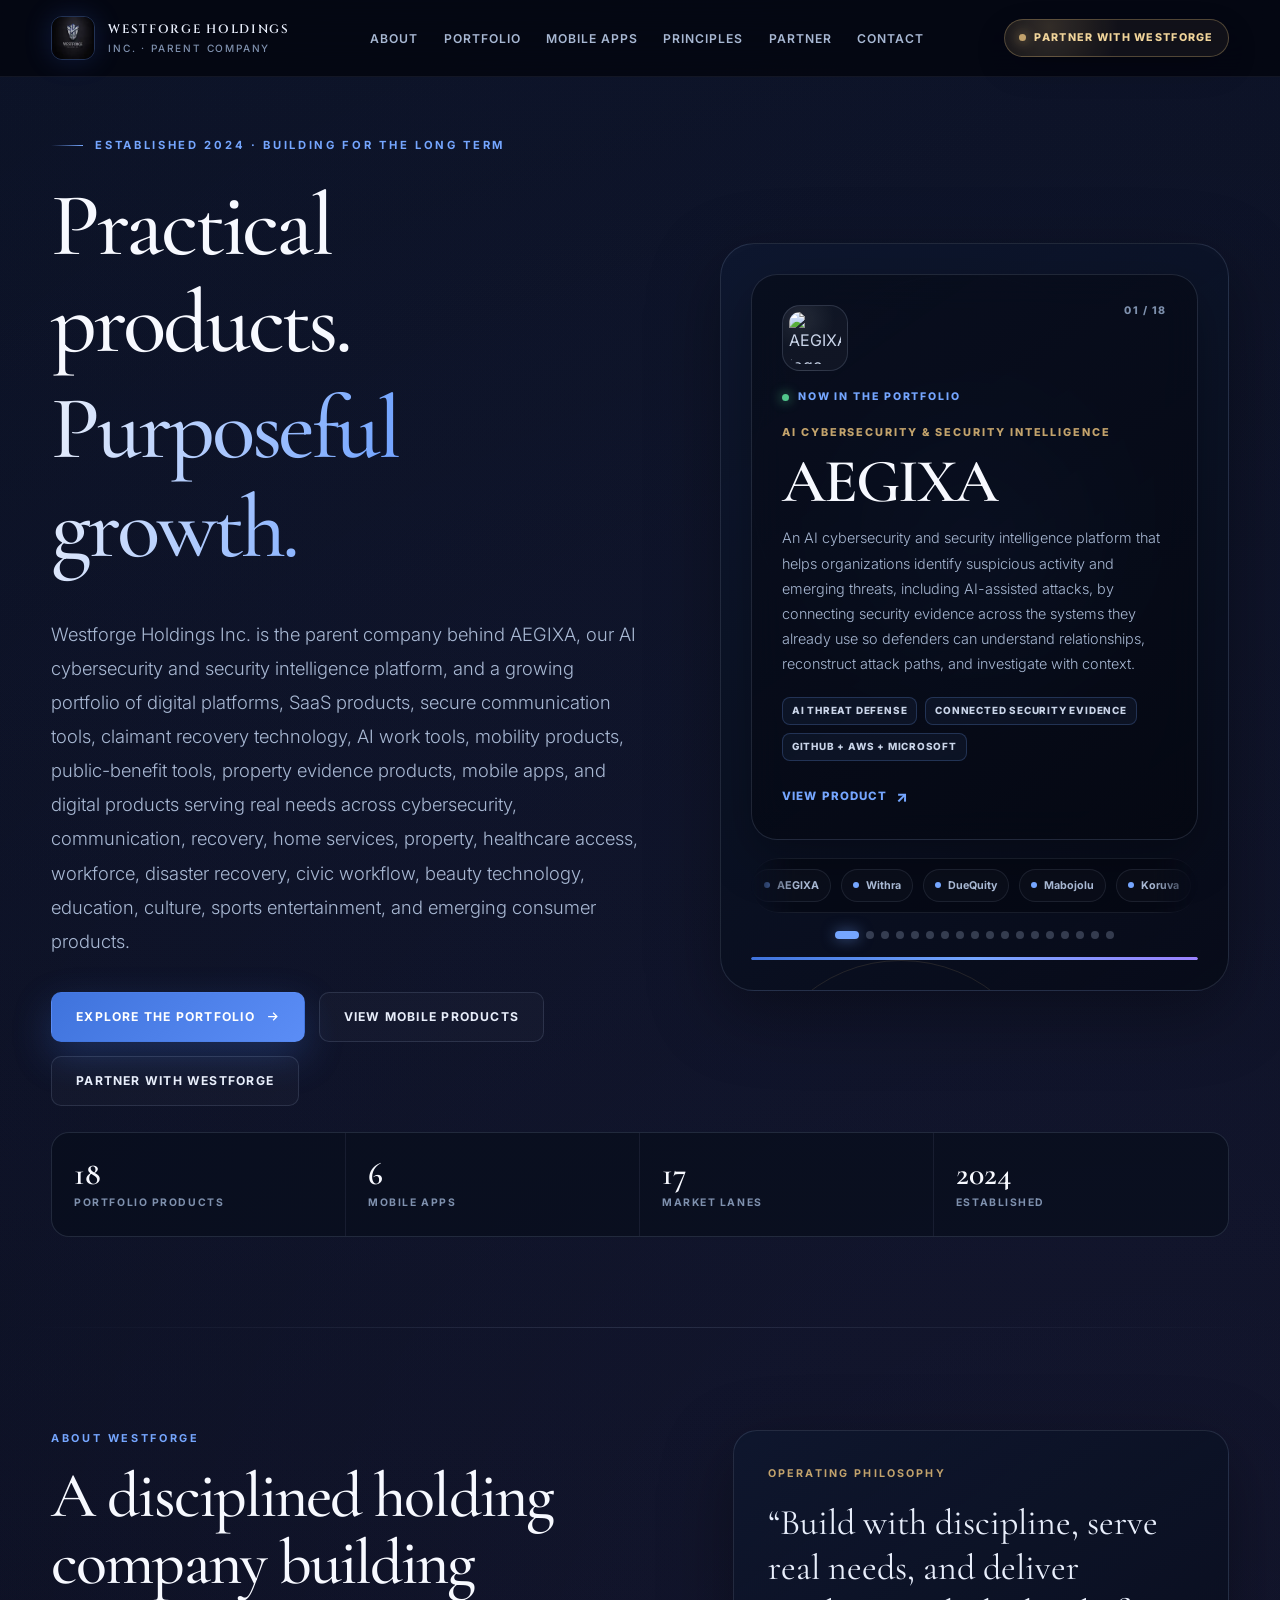
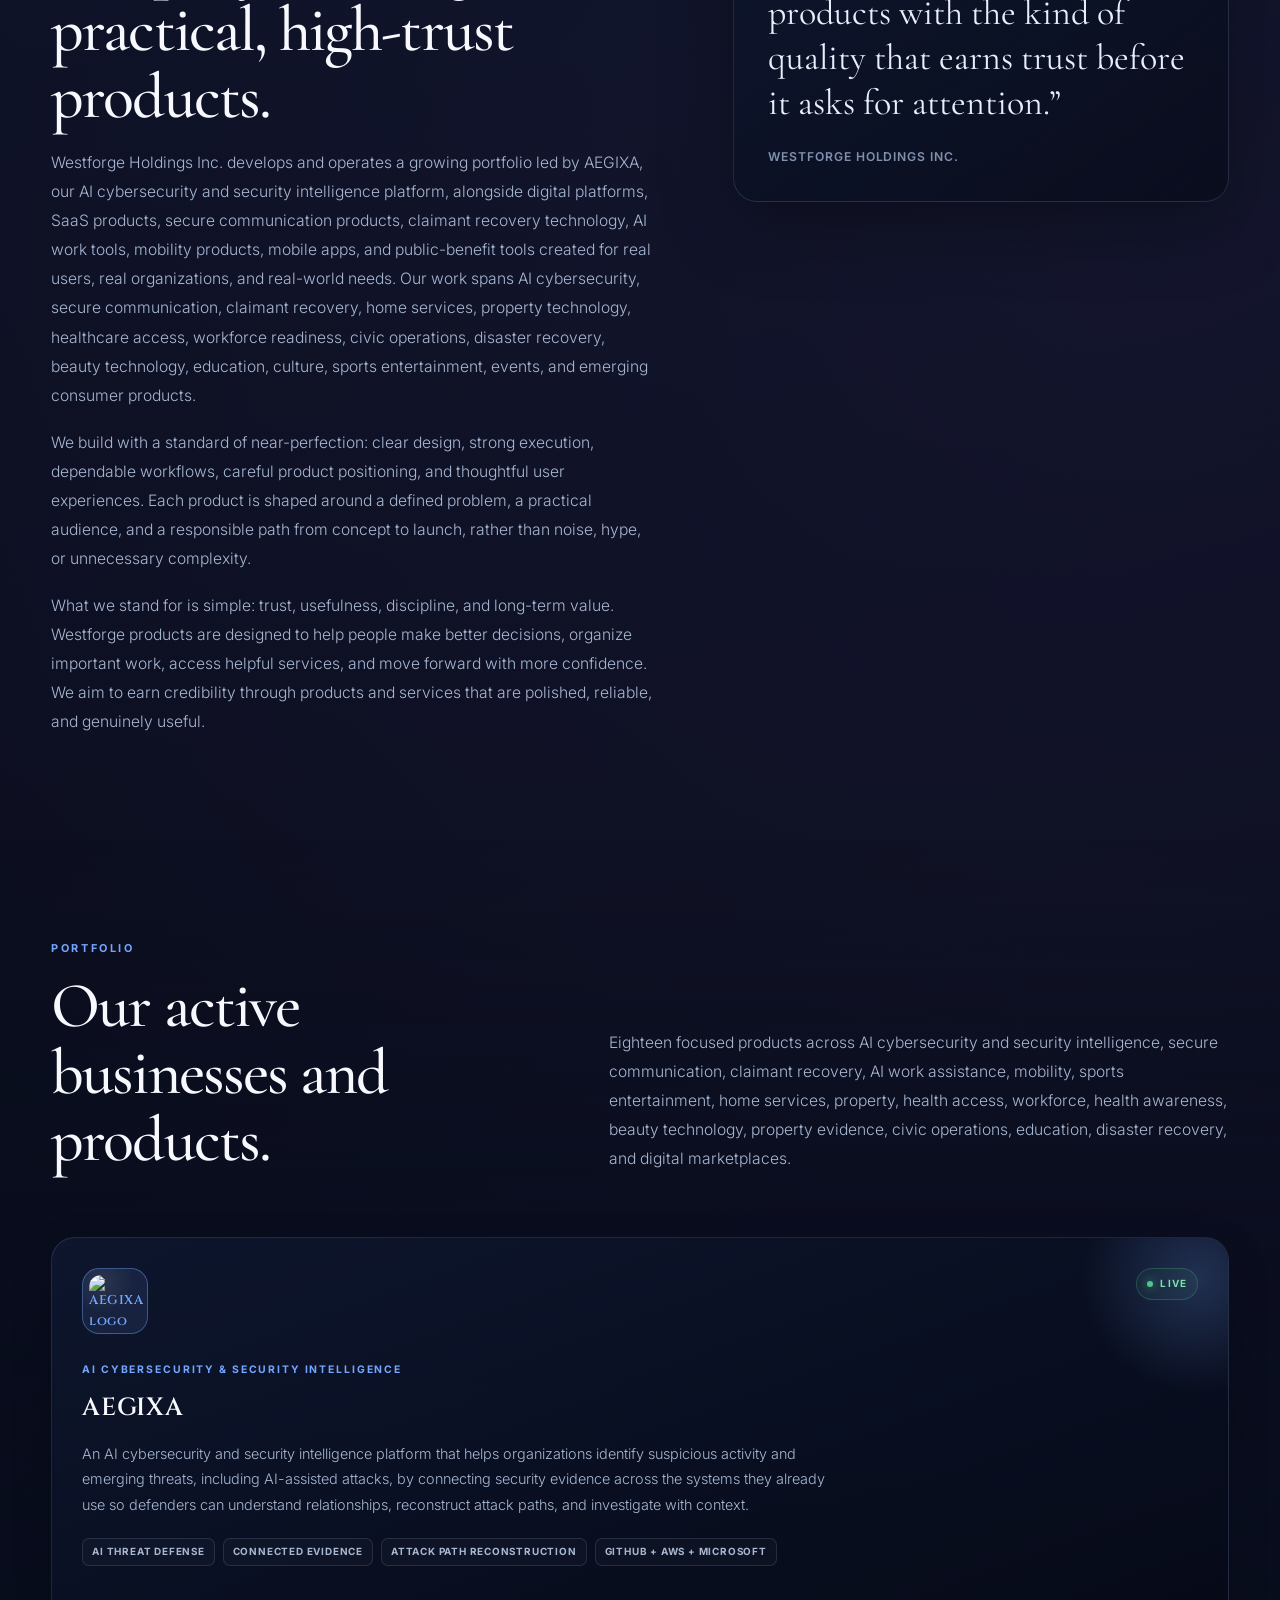
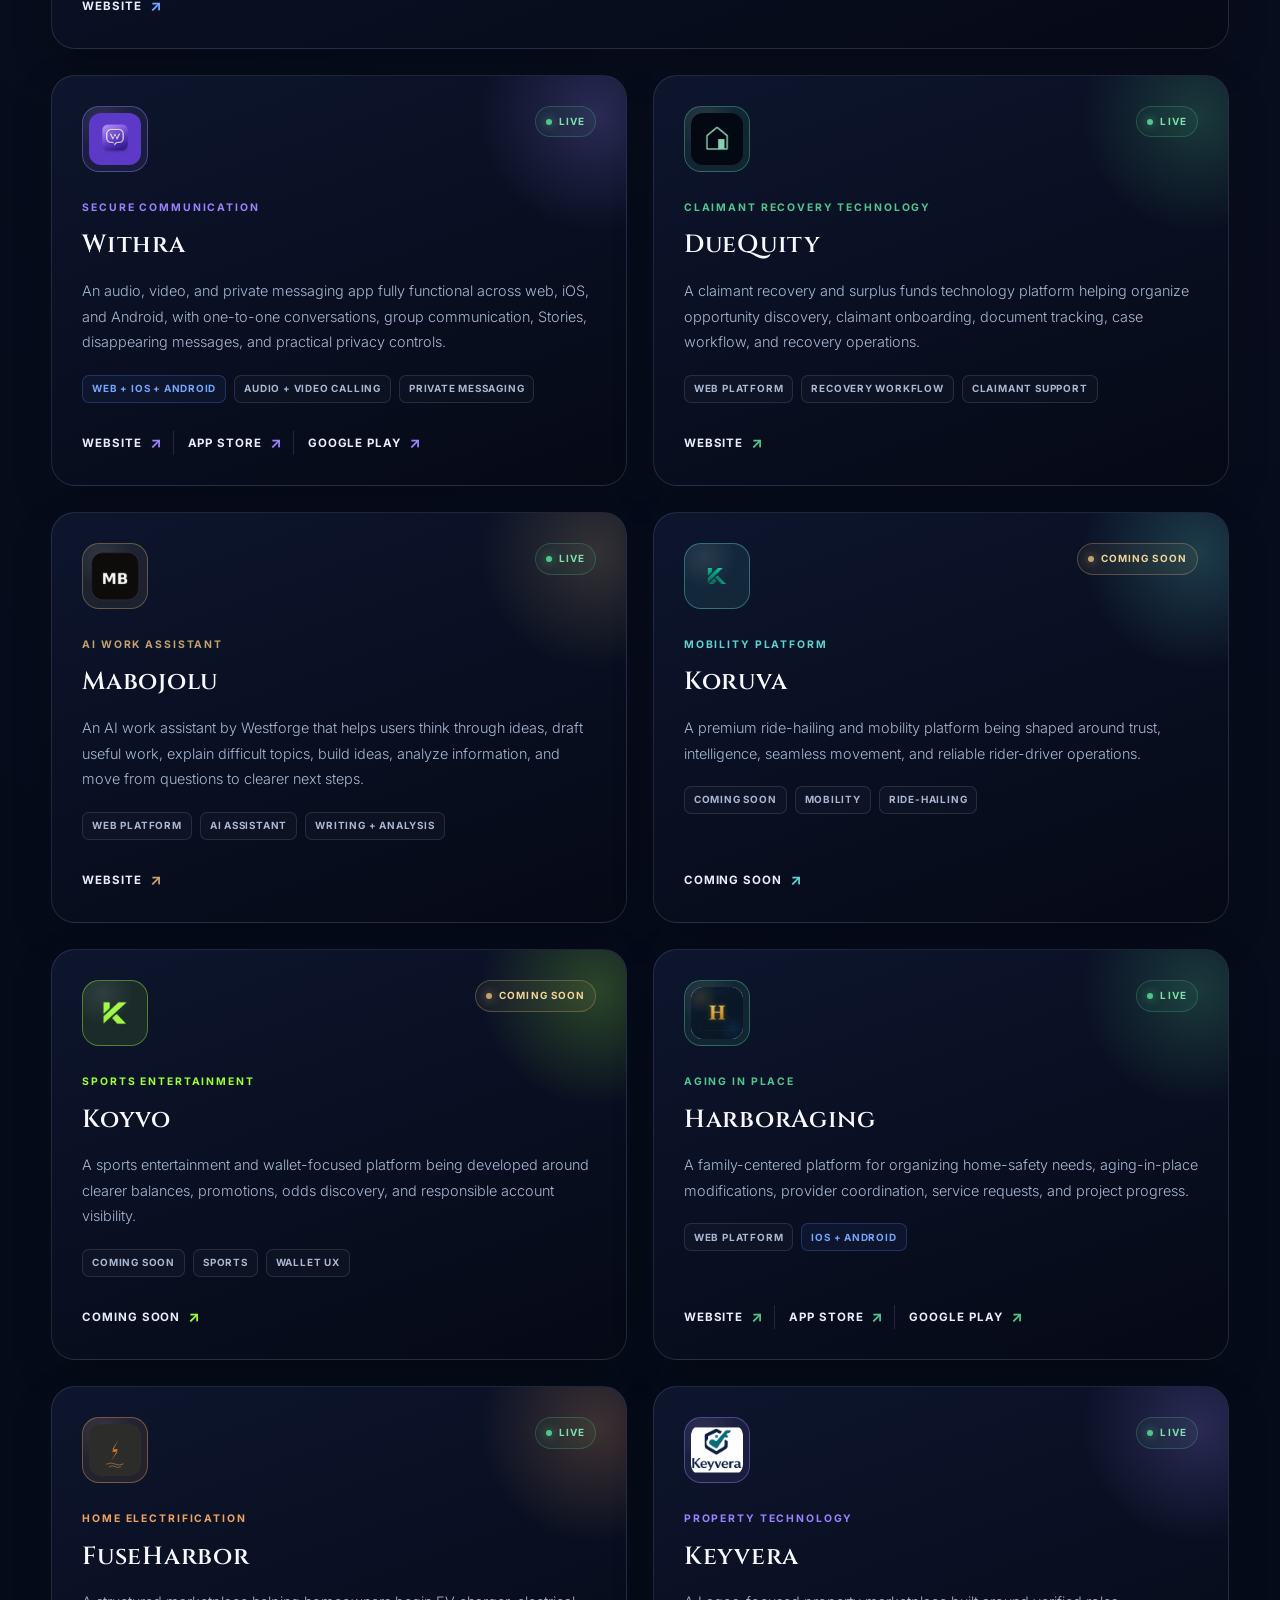
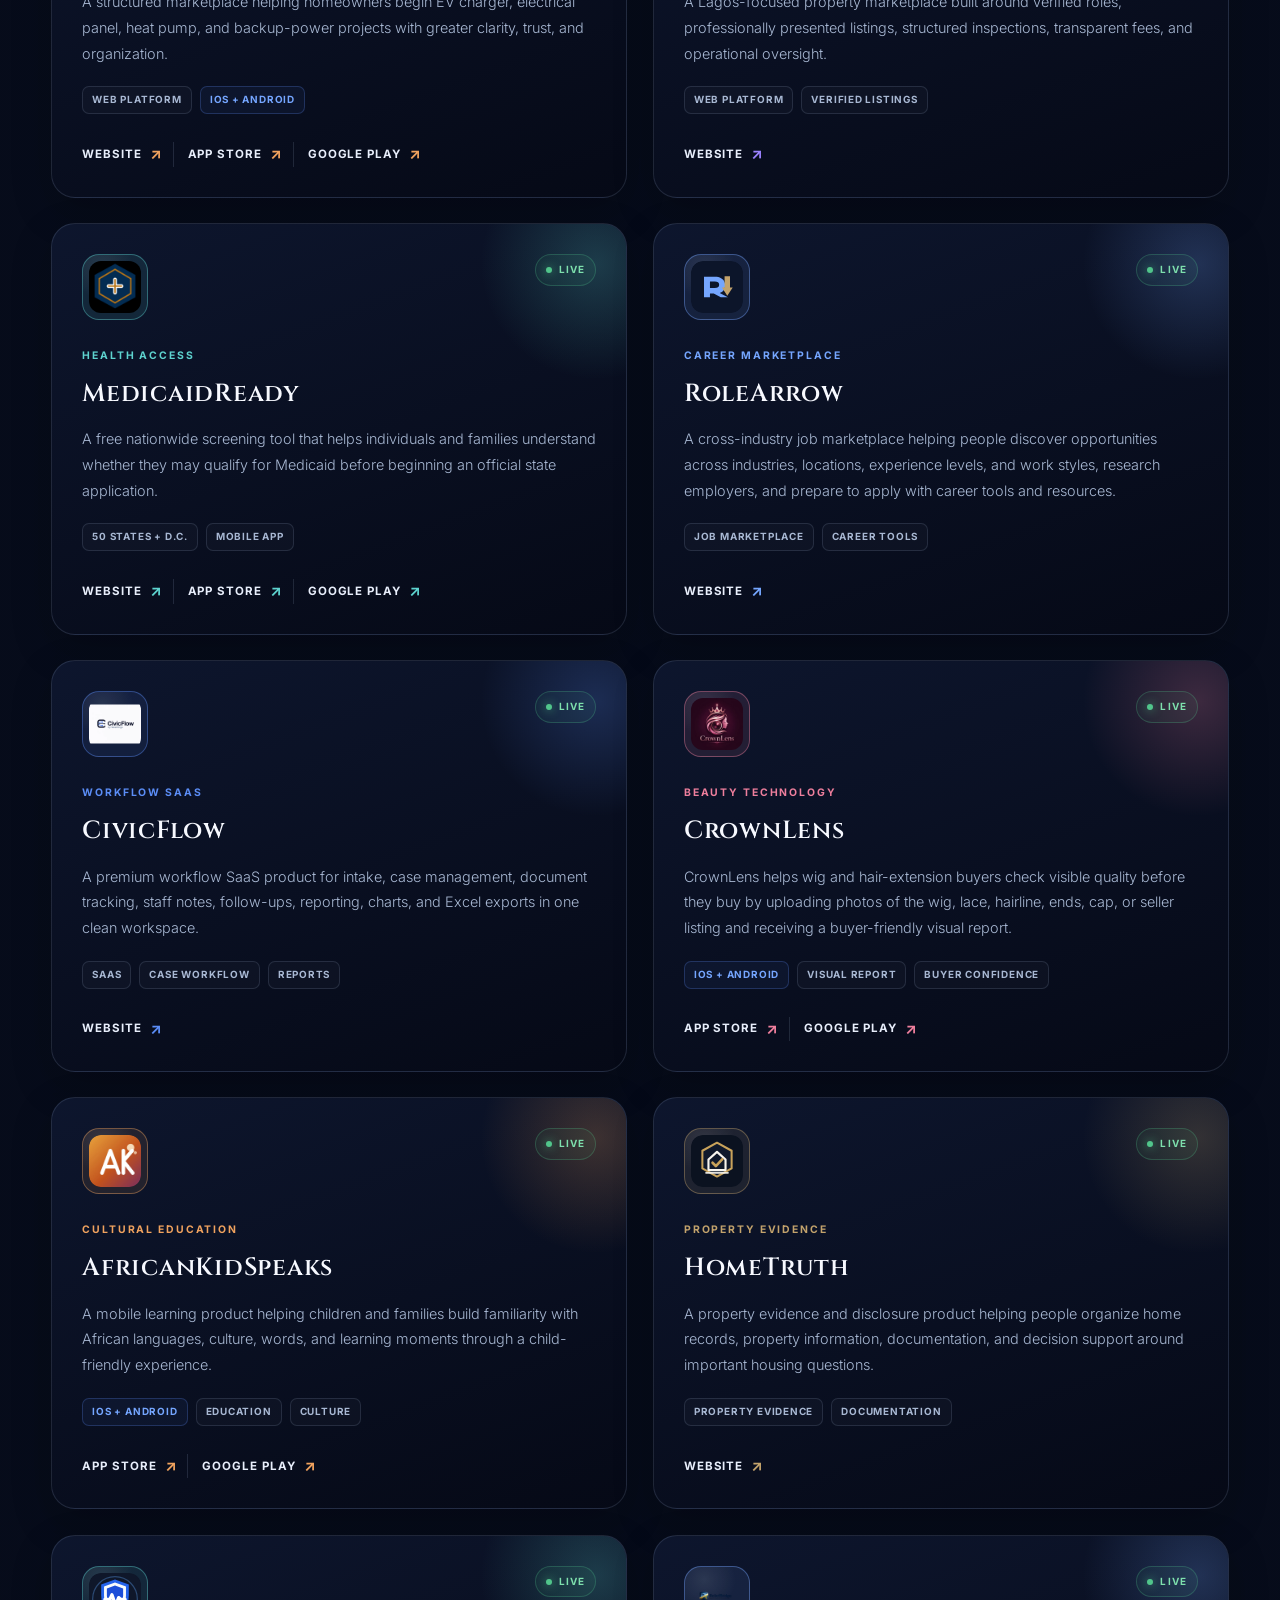
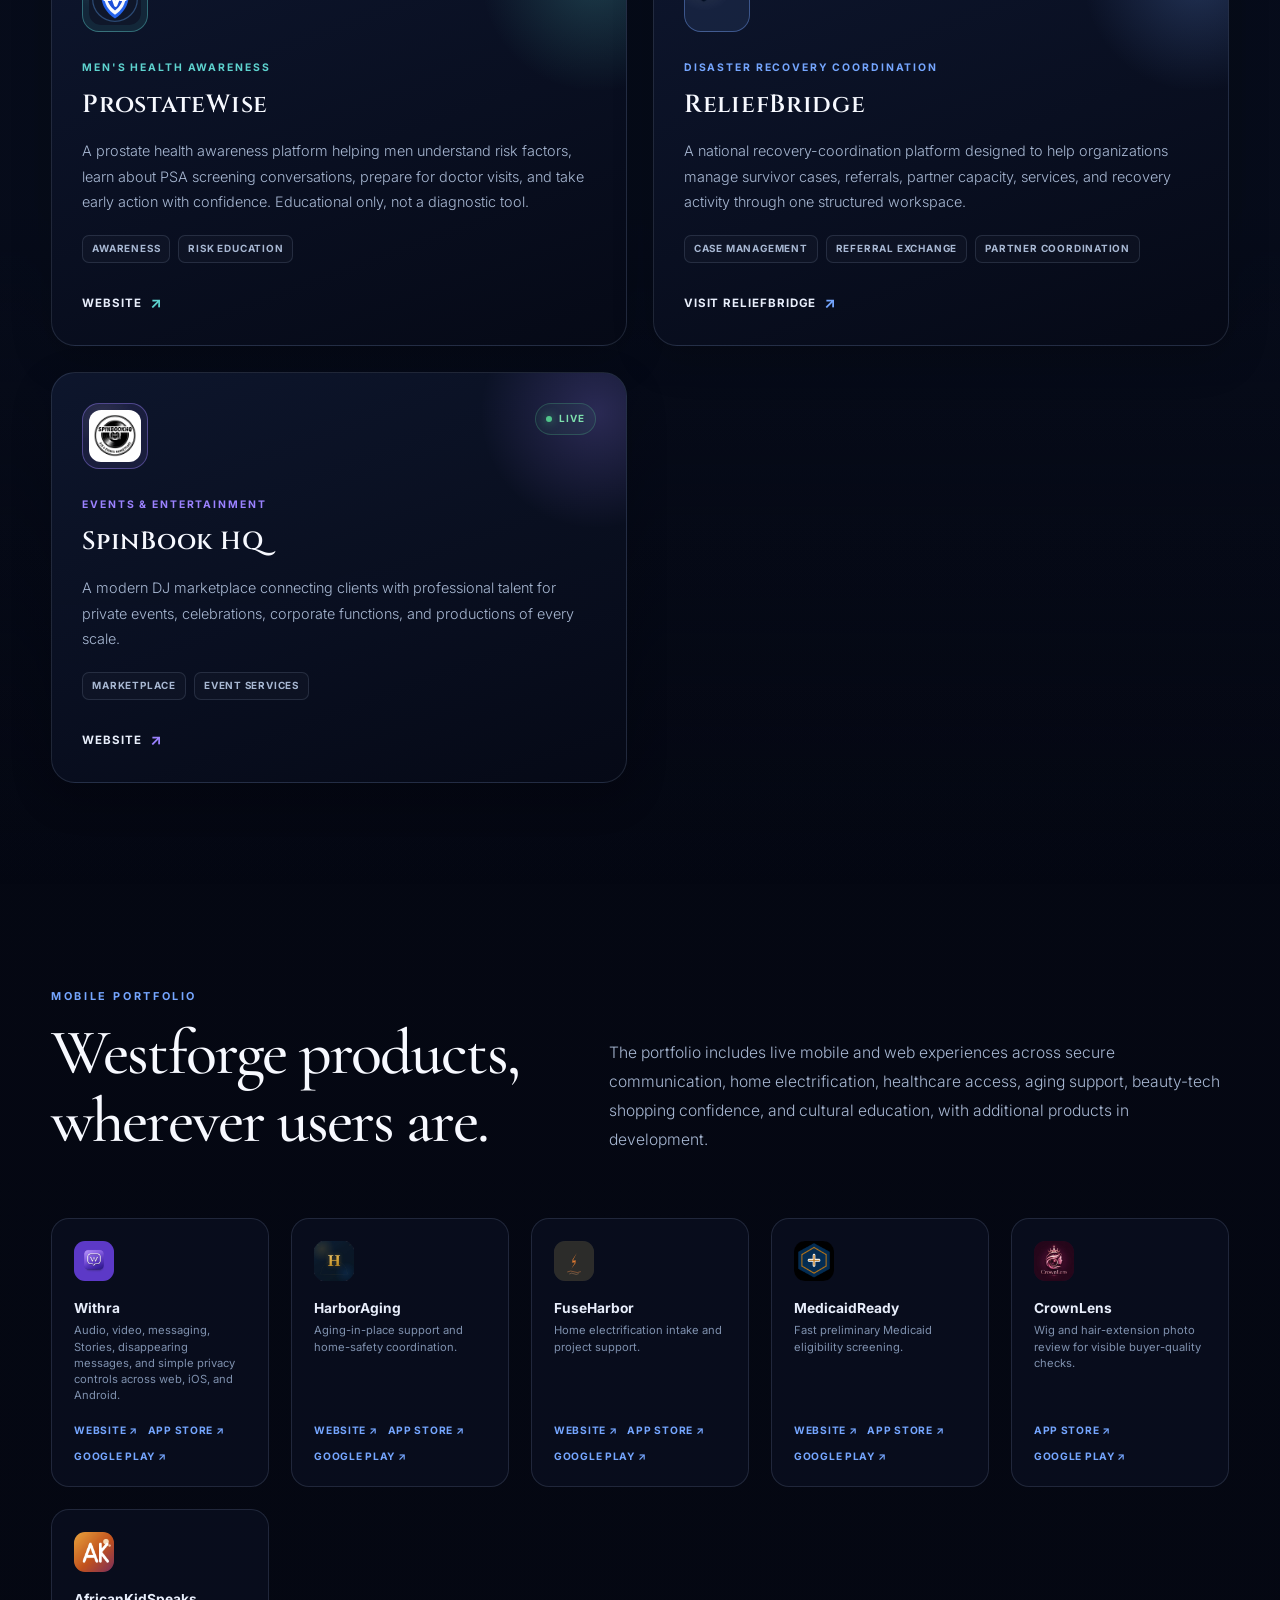
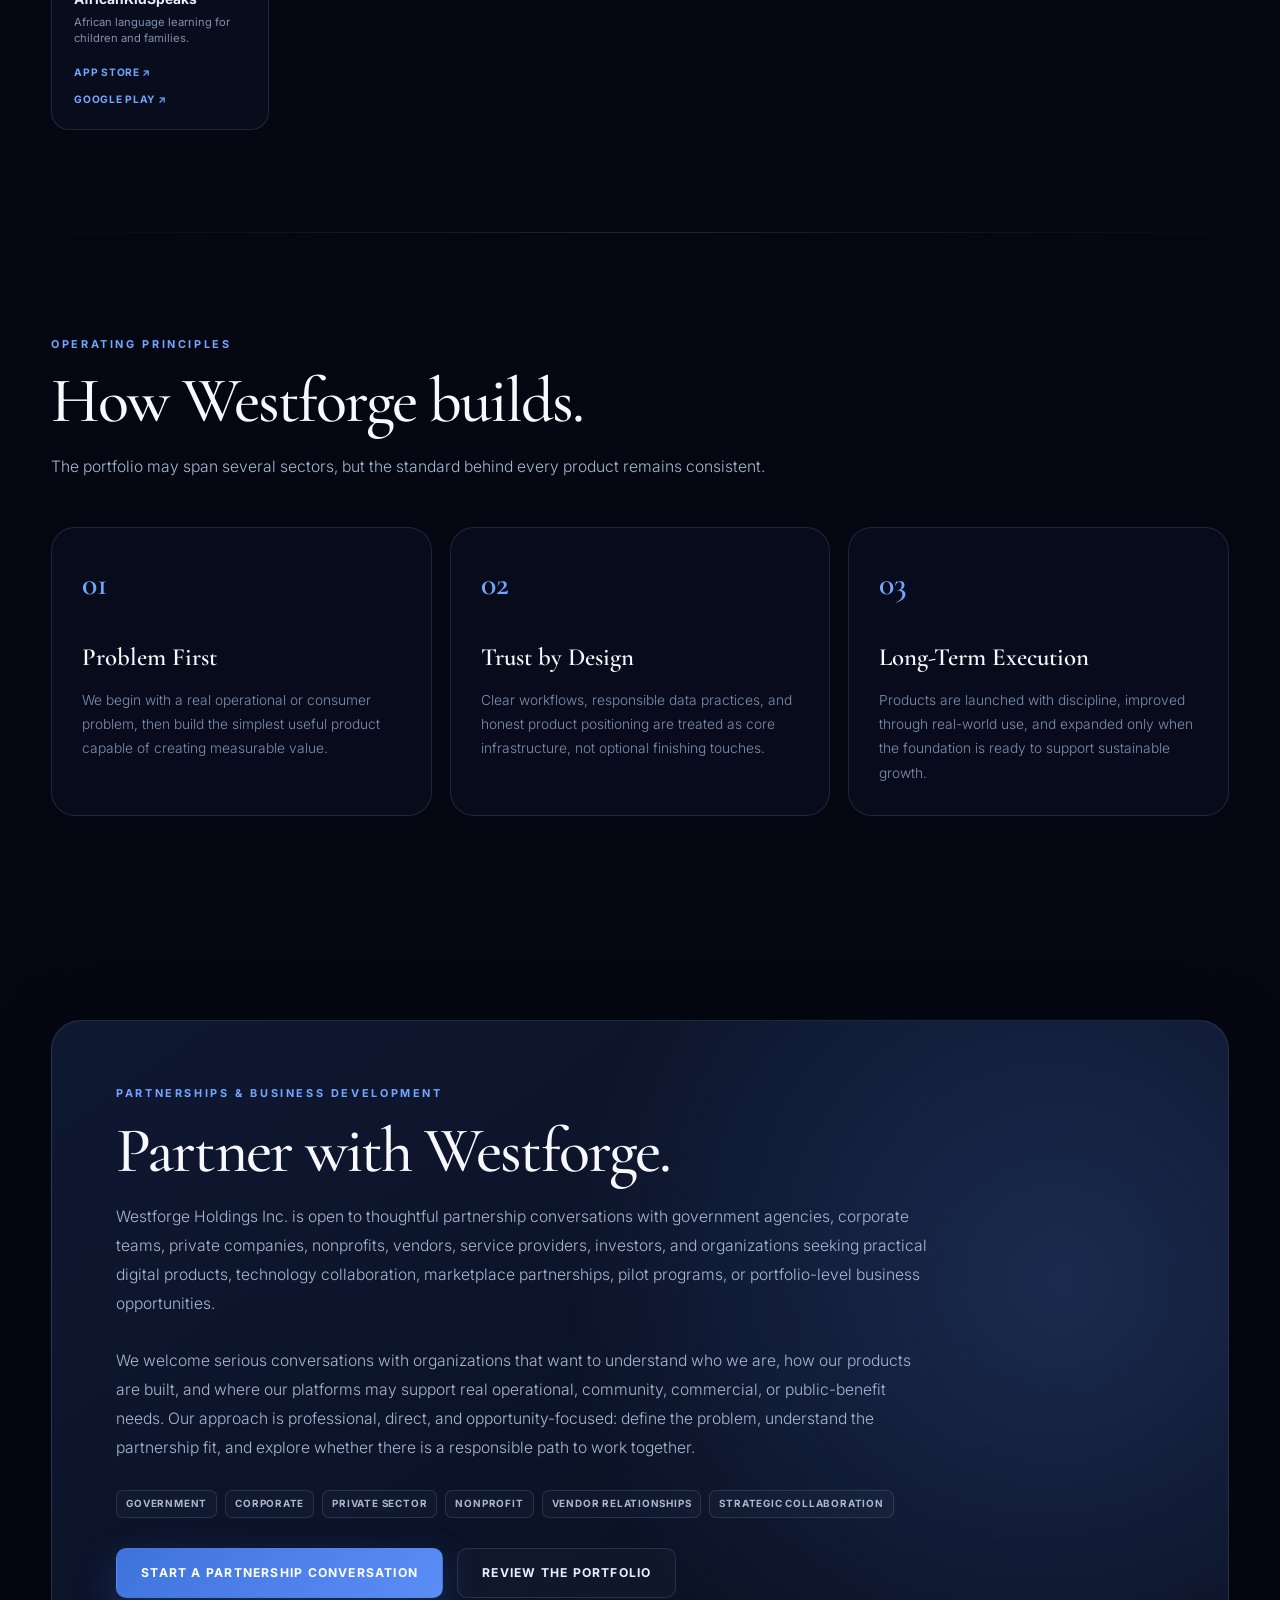
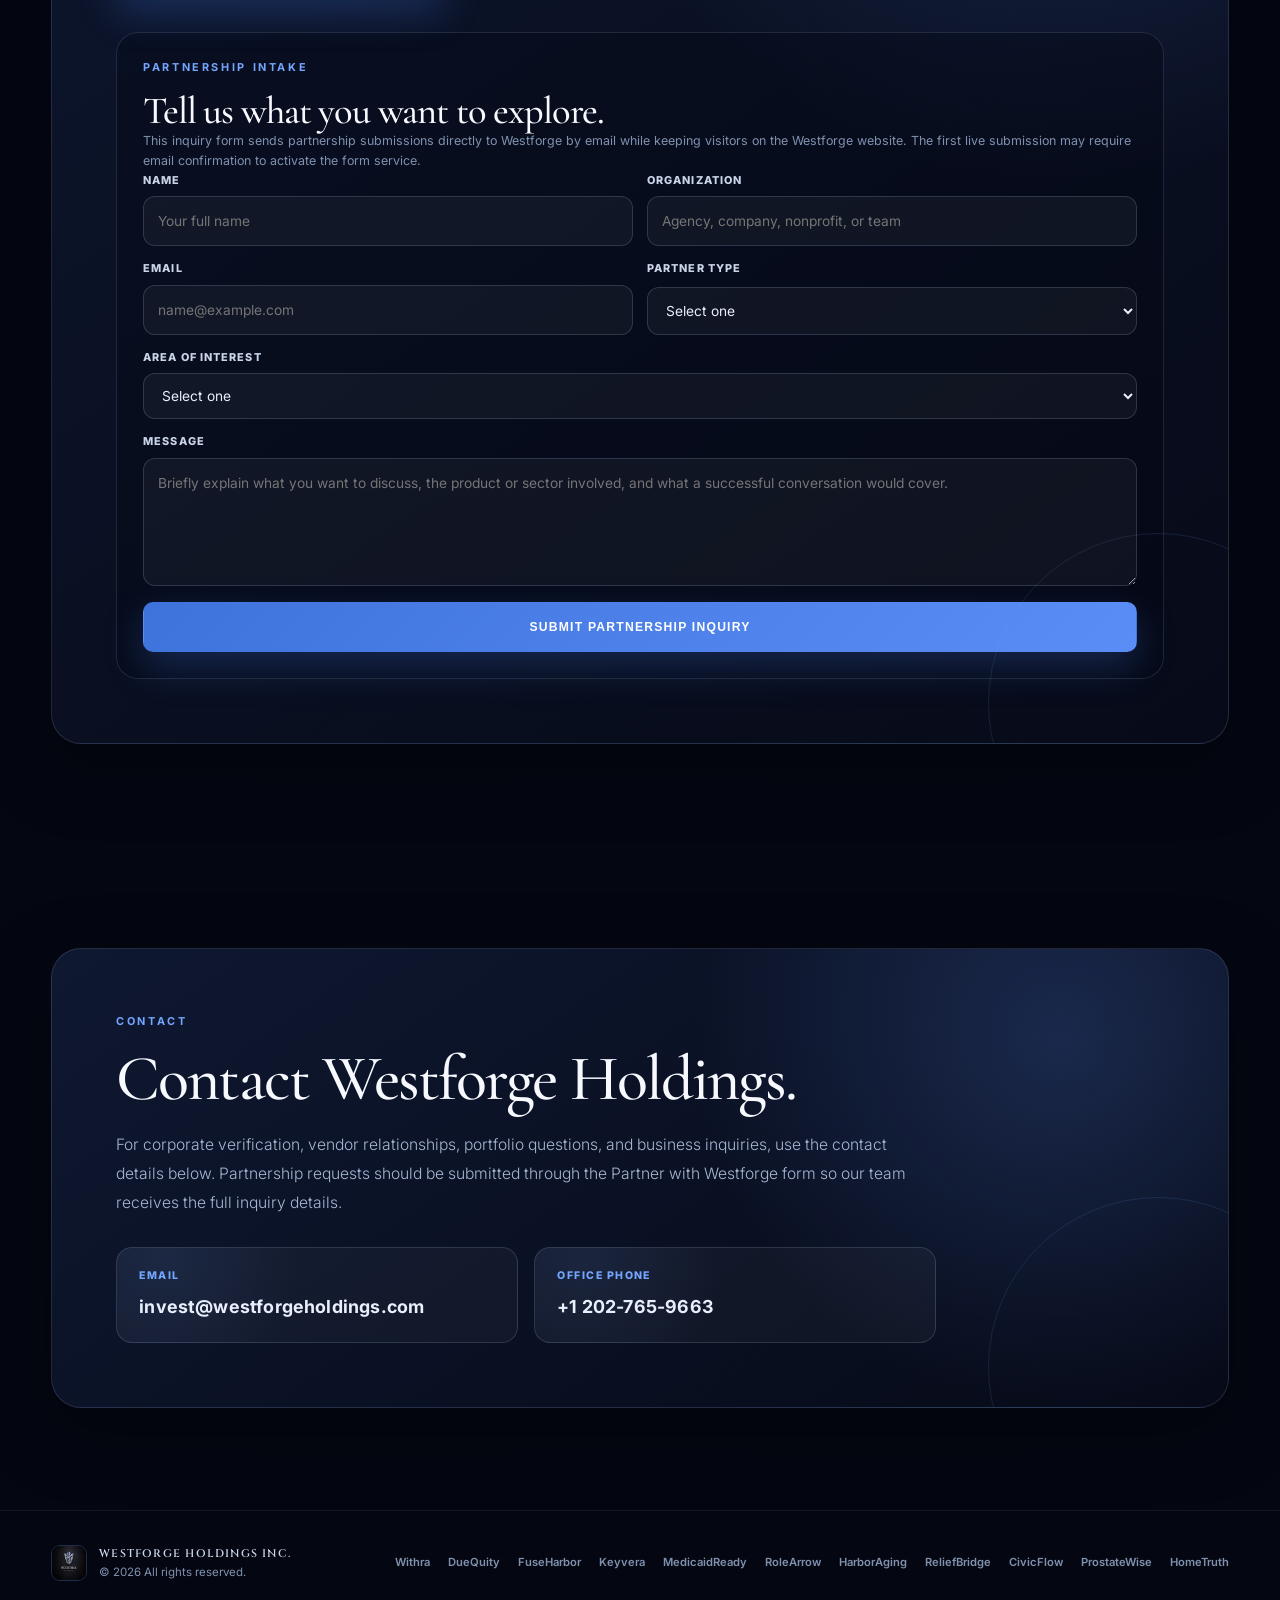
==== commit 1615f7c6: "Update index.html" ====
--- a/index.html
+++ b/index.html
@@ -4,14 +4,14 @@
 <head>
 <meta charset="utf-8"/>
 <meta content="width=device-width, initial-scale=1.0" name="viewport"/>
-<title>Westforge Holdings Inc. | Software Products, SaaS &amp; Mobile Platforms</title>
-<meta content="Westforge Holdings Inc. builds and operates a growing portfolio of software products, SaaS platforms, secure communication tools, claimant recovery technology, AI work tools, mobility products, sports entertainment products, public-benefit tools, property evidence products, and mobile apps including Withra, DueQuity, Mabojolu, Koruva, Koyvo, FuseHarbor, HarborAging, Keyvera, MedicaidReady, RoleArrow, CivicFlow, CrownLens, AfricanKidSpeaks, HomeTruth, ProstateWise, ReliefBridge, and SpinBook HQ." name="description"/>
+<title>Westforge Holdings Inc. | AI Cybersecurity, Software, SaaS &amp; Mobile Platforms</title>
+<meta content="Westforge Holdings Inc. builds and operates a growing portfolio of technology products led by AEGIXA, an AI cybersecurity and security intelligence platform, alongside software products, SaaS platforms, secure communication tools, claimant recovery technology, AI work tools, mobility products, public-benefit tools, property evidence products, and mobile apps." name="description"/>
 <meta content="#050814" name="theme-color"/>
 <link href="/favicon.ico" rel="icon" sizes="any"/>
 <link href="https://www.westforgeholdings.com/" rel="canonical"/>
 <meta content="website" property="og:type"/>
-<meta content="Westforge Holdings Inc. | Software Products, SaaS &amp; Mobile Platforms" property="og:title"/>
-<meta content="A growing portfolio of practical platforms across secure communication, claimant recovery, AI work assistance, mobility, sports entertainment, home services, property, healthcare access, workforce, disaster recovery, civic workflow, beauty technology, education, and entertainment." property="og:description"/>
+<meta content="Westforge Holdings Inc. | AI Cybersecurity, Software, SaaS &amp; Mobile Platforms" property="og:title"/>
+<meta content="Westforge builds practical technology products including AEGIXA, an AI cybersecurity and security intelligence platform for identifying suspicious activity, connecting evidence, and understanding emerging attack paths." property="og:description"/>
 <meta content="https://www.westforgeholdings.com/" property="og:url"/>
 <meta content="Westforge Holdings Inc." property="og:site_name"/>
 <link href="https://fonts.googleapis.com" rel="preconnect"/>
@@ -1695,7 +1695,7 @@
   "url": "https://www.westforgeholdings.com/",
   "email": "invest@westforgeholdings.com",
   "foundingDate": "2024",
-  "description": "Parent company behind a growing portfolio of software products, SaaS platforms, secure communication tools, claimant recovery technology, AI work tools, mobility products, public-benefit tools, and mobile products."
+  "description": "Parent company behind AEGIXA, an AI cybersecurity and security intelligence platform, and a growing portfolio of software products, SaaS platforms, secure communication tools, claimant recovery technology, AI work tools, mobility products, public-benefit tools, and mobile products."
 }</script>
 <style id="westforge-responsive-shell-fix">
     :root {
@@ -2009,7 +2009,7 @@
  <span>Purposeful growth.</span>
 </h1>
 <p class="hero-lead">
- Westforge Holdings Inc. is the parent company behind a growing portfolio of digital platforms, SaaS products, secure communication tools, claimant recovery technology, AI work tools, mobility products, public-benefit tools, property evidence products, mobile apps, and digital products serving real needs across communication, recovery, home services, property, healthcare access, workforce, disaster recovery, civic workflow, beauty technology, education, culture, sports entertainment, and emerging consumer products.
+ Westforge Holdings Inc. is the parent company behind AEGIXA, our AI cybersecurity and security intelligence platform, and a growing portfolio of digital platforms, SaaS products, secure communication tools, claimant recovery technology, AI work tools, mobility products, public-benefit tools, property evidence products, mobile apps, and digital products serving real needs across cybersecurity, communication, recovery, home services, property, healthcare access, workforce, disaster recovery, civic workflow, beauty technology, education, culture, sports entertainment, and emerging consumer products.
  </p>
 <div class="hero-actions">
 <a class="button button-primary" href="#portfolio">
@@ -2028,33 +2028,17 @@
 </div>
 <div aria-label="Rotating Westforge product showcase" class="hero-panel product-hero">
 <div class="product-hero-inner" id="product-hero-card">
-<img alt="Withra logo" class="product-hero-logo" id="product-hero-logo" src="[data-uri]"/>
-<div class="product-hero-number" id="product-hero-number">01 / 17</div>
+<img alt="AEGIXA logo" class="product-hero-logo" id="product-hero-logo" src="https://www.aegixa.org/brand/aegixa-mark.png"/>
+<div class="product-hero-number" id="product-hero-number">01 / 18</div>
 <p class="product-hero-kicker">Now in the Portfolio</p>
-<p class="product-hero-sector" id="product-hero-sector">Secure Communication</p>
-<h2 class="product-hero-name" id="product-hero-name">Withra</h2>
-<p class="product-hero-description" id="product-hero-description">An audio, video, and private messaging app fully functional across web, iOS, and Android, with one-to-one conversations, group communication, Stories, disappearing messages, and practical privacy controls.</p>
-<div class="product-hero-tags" id="product-hero-tags"><span>Web + iOS + Android</span><span>Audio + Video Calling</span><span>Private Messaging</span></div>
-<a class="product-hero-link" href="https://www.withra.us" id="product-hero-link" rel="noopener noreferrer" target="_blank">View Product</a>
+<p class="product-hero-sector" id="product-hero-sector">AI Cybersecurity &amp; Security Intelligence</p>
+<h2 class="product-hero-name" id="product-hero-name">AEGIXA</h2>
+<p class="product-hero-description" id="product-hero-description">An AI cybersecurity and security intelligence platform that helps organizations identify suspicious activity and emerging threats, including AI-assisted attacks, by connecting security evidence across the systems they already use so defenders can understand relationships, reconstruct attack paths, and investigate with context.</p>
+<div class="product-hero-tags" id="product-hero-tags"><span>AI Threat Defense</span><span>Connected Security Evidence</span><span>GitHub + AWS + Microsoft</span></div>
+<a class="product-hero-link" href="https://www.aegixa.org" id="product-hero-link" rel="noopener noreferrer" target="_blank">View Product</a>
 </div>
 <div aria-hidden="true" class="product-marquee">
-<div class="product-track"><span>Withra</span>
-<span>DueQuity</span>
-<span>Mabojolu</span>
-<span>Koruva</span>
-<span>Koyvo</span>
-<span>HarborAging</span>
-<span>FuseHarbor</span>
-<span>Keyvera</span>
-<span>MedicaidReady</span>
-<span>RoleArrow</span>
-<span>CivicFlow</span>
-<span>CrownLens</span>
-<span>AfricanKidSpeaks</span>
-<span>HomeTruth</span>
-<span>ProstateWise</span>
-<span>ReliefBridge</span>
-<span>SpinBook HQ</span>
+<div class="product-track"><span>AEGIXA</span>
 <span>Withra</span>
 <span>DueQuity</span>
 <span>Mabojolu</span>
@@ -2072,6 +2056,24 @@
 <span>ProstateWise</span>
 <span>ReliefBridge</span>
 <span>SpinBook HQ</span>
+<span>AEGIXA</span>
+<span>Withra</span>
+<span>DueQuity</span>
+<span>Mabojolu</span>
+<span>Koruva</span>
+<span>Koyvo</span>
+<span>HarborAging</span>
+<span>FuseHarbor</span>
+<span>Keyvera</span>
+<span>MedicaidReady</span>
+<span>RoleArrow</span>
+<span>CivicFlow</span>
+<span>CrownLens</span>
+<span>AfricanKidSpeaks</span>
+<span>HomeTruth</span>
+<span>ProstateWise</span>
+<span>ReliefBridge</span>
+<span>SpinBook HQ</span>
 </div>
 </div>
 <div aria-label="Product rotation controls" class="product-dots" id="product-hero-dots"></div>
@@ -2080,7 +2082,7 @@
 </div>
 <div aria-label="Portfolio overview" class="metrics reveal">
 <div class="metric">
-<div class="metric-value">17</div>
+<div class="metric-value">18</div>
 <div class="metric-label">Portfolio Products</div>
 </div>
 <div class="metric">
@@ -2088,7 +2090,7 @@
 <div class="metric-label">Mobile Apps</div>
 </div>
 <div class="metric">
-<div class="metric-value">16</div>
+<div class="metric-value">17</div>
 <div class="metric-label">Market Lanes</div>
 </div>
 <div class="metric">
@@ -2105,7 +2107,7 @@
 <p class="section-kicker">About Westforge</p>
 <h2 class="section-title">A disciplined holding company building practical, high-trust products.</h2>
 <p class="section-copy">
- Westforge Holdings Inc. develops and operates a growing portfolio of digital platforms, SaaS products, secure communication products, claimant recovery technology, AI work tools, mobility products, mobile apps, and public-benefit tools created for real users, real organizations, and real-world needs. Our work spans secure communication, claimant recovery, home services, property technology, healthcare access, workforce readiness, civic operations, disaster recovery, beauty technology, education, culture, sports entertainment, events, and emerging consumer products.
+ Westforge Holdings Inc. develops and operates a growing portfolio led by AEGIXA, our AI cybersecurity and security intelligence platform, alongside digital platforms, SaaS products, secure communication products, claimant recovery technology, AI work tools, mobility products, mobile apps, and public-benefit tools created for real users, real organizations, and real-world needs. Our work spans AI cybersecurity, secure communication, claimant recovery, home services, property technology, healthcare access, workforce readiness, civic operations, disaster recovery, beauty technology, education, culture, sports entertainment, events, and emerging consumer products.
  </p>
 <p class="section-copy">
  We build with a standard of near-perfection: clear design, strong execution, dependable
@@ -2138,10 +2140,30 @@
 <h2 class="section-title">Our active businesses and products.</h2>
 </div>
 <p class="section-copy">
- Seventeen focused products across secure communication, claimant recovery, AI work assistance, mobility, sports entertainment, home services, property, health access, workforce, health awareness, beauty technology, property evidence, civic operations, education, disaster recovery, and digital marketplaces.
+ Eighteen focused products across AI cybersecurity and security intelligence, secure communication, claimant recovery, AI work assistance, mobility, sports entertainment, home services, property, health access, workforce, health awareness, beauty technology, property evidence, civic operations, education, disaster recovery, and digital marketplaces.
  </p>
 </div>
-<div class="portfolio-grid"><article class="venture-card reveal" style="--accent: var(--purple);"><div class="venture-top"><div class="venture-mark"><img alt="Withra logo" class="venture-logo" loading="lazy" src="[data-uri]"/></div><span class="status">Live</span></div><div class="venture-body"><p class="venture-sector">Secure Communication</p><h3 class="venture-name">Withra</h3><p class="venture-description">
+<div class="portfolio-grid"><article class="venture-card featured reveal" style="--accent: var(--blue-300);">
+<div class="venture-top">
+<div class="venture-mark"><img alt="AEGIXA logo" class="venture-logo" loading="lazy" src="https://www.aegixa.org/brand/aegixa-mark.png"/></div>
+<span class="status">Live</span>
+</div>
+<div class="venture-body">
+<p class="venture-sector">AI Cybersecurity &amp; Security Intelligence</p>
+<h3 class="venture-name">AEGIXA</h3>
+<p class="venture-description">
+ An AI cybersecurity and security intelligence platform that helps organizations identify suspicious activity and emerging threats, including AI-assisted attacks, by connecting security evidence across the systems they already use so defenders can understand relationships, reconstruct attack paths, and investigate with context.
+</p>
+</div>
+<div class="venture-meta">
+<span class="tag">AI Threat Defense</span>
+<span class="tag">Connected Evidence</span>
+<span class="tag">Attack Path Reconstruction</span>
+<span class="tag">GitHub + AWS + Microsoft</span>
+</div>
+<div class="venture-links"><a class="venture-link" href="https://www.aegixa.org" rel="noopener noreferrer" target="_blank">Website</a></div>
+</article>
+<article class="venture-card reveal" style="--accent: var(--purple);"><div class="venture-top"><div class="venture-mark"><img alt="Withra logo" class="venture-logo" loading="lazy" src="[data-uri]"/></div><span class="status">Live</span></div><div class="venture-body"><p class="venture-sector">Secure Communication</p><h3 class="venture-name">Withra</h3><p class="venture-description">
  An audio, video, and private messaging app fully functional across web, iOS, and Android, with one-to-one conversations, group communication, Stories, disappearing messages, and practical privacy controls.
  </p></div><div class="venture-meta"><span class="tag mobile">Web + iOS + Android</span><span class="tag">Audio + Video Calling</span><span class="tag">Private Messaging</span></div><div class="venture-links"><a class="venture-link" href="https://www.withra.us" rel="noopener noreferrer" target="_blank">Website</a><a class="venture-link" href="https://apps.apple.com/us/app/withra/id6800809920" rel="noopener noreferrer" target="_blank">App Store</a><a class="venture-link" href="https://play.google.com/store/apps/details?id=com.djimean.withra" rel="noopener noreferrer" target="_blank">Google Play</a></div></article>
 <article class="venture-card reveal" style="--accent: var(--green);"><div class="venture-top"><div class="venture-mark"><img alt="DueQuity logo" class="venture-logo" loading="lazy" src="[data-uri]"/></div><span class="status">Live</span></div><div class="venture-body"><p class="venture-sector">Claimant Recovery Technology</p><h3 class="venture-name">DueQuity</h3><p class="venture-description">
@@ -2416,6 +2438,18 @@
 
 
  const heroProducts = [
+  {
+      "name": "AEGIXA",
+      "sector": "AI Cybersecurity & Security Intelligence",
+      "description": "An AI cybersecurity and security intelligence platform that helps organizations identify suspicious activity and emerging threats, including AI-assisted attacks, by connecting security evidence across the systems they already use so defenders can understand relationships, reconstruct attack paths, and investigate with context.",
+      "tags": [
+          "AI Threat Defense",
+          "Connected Security Evidence",
+          "GitHub + AWS + Microsoft"
+      ],
+      "url": "https://www.aegixa.org",
+      "logo": "https://www.aegixa.org/brand/aegixa-mark.png"
+  },
   {
     "name": "Withra",
     "sector": "Secure Communication",
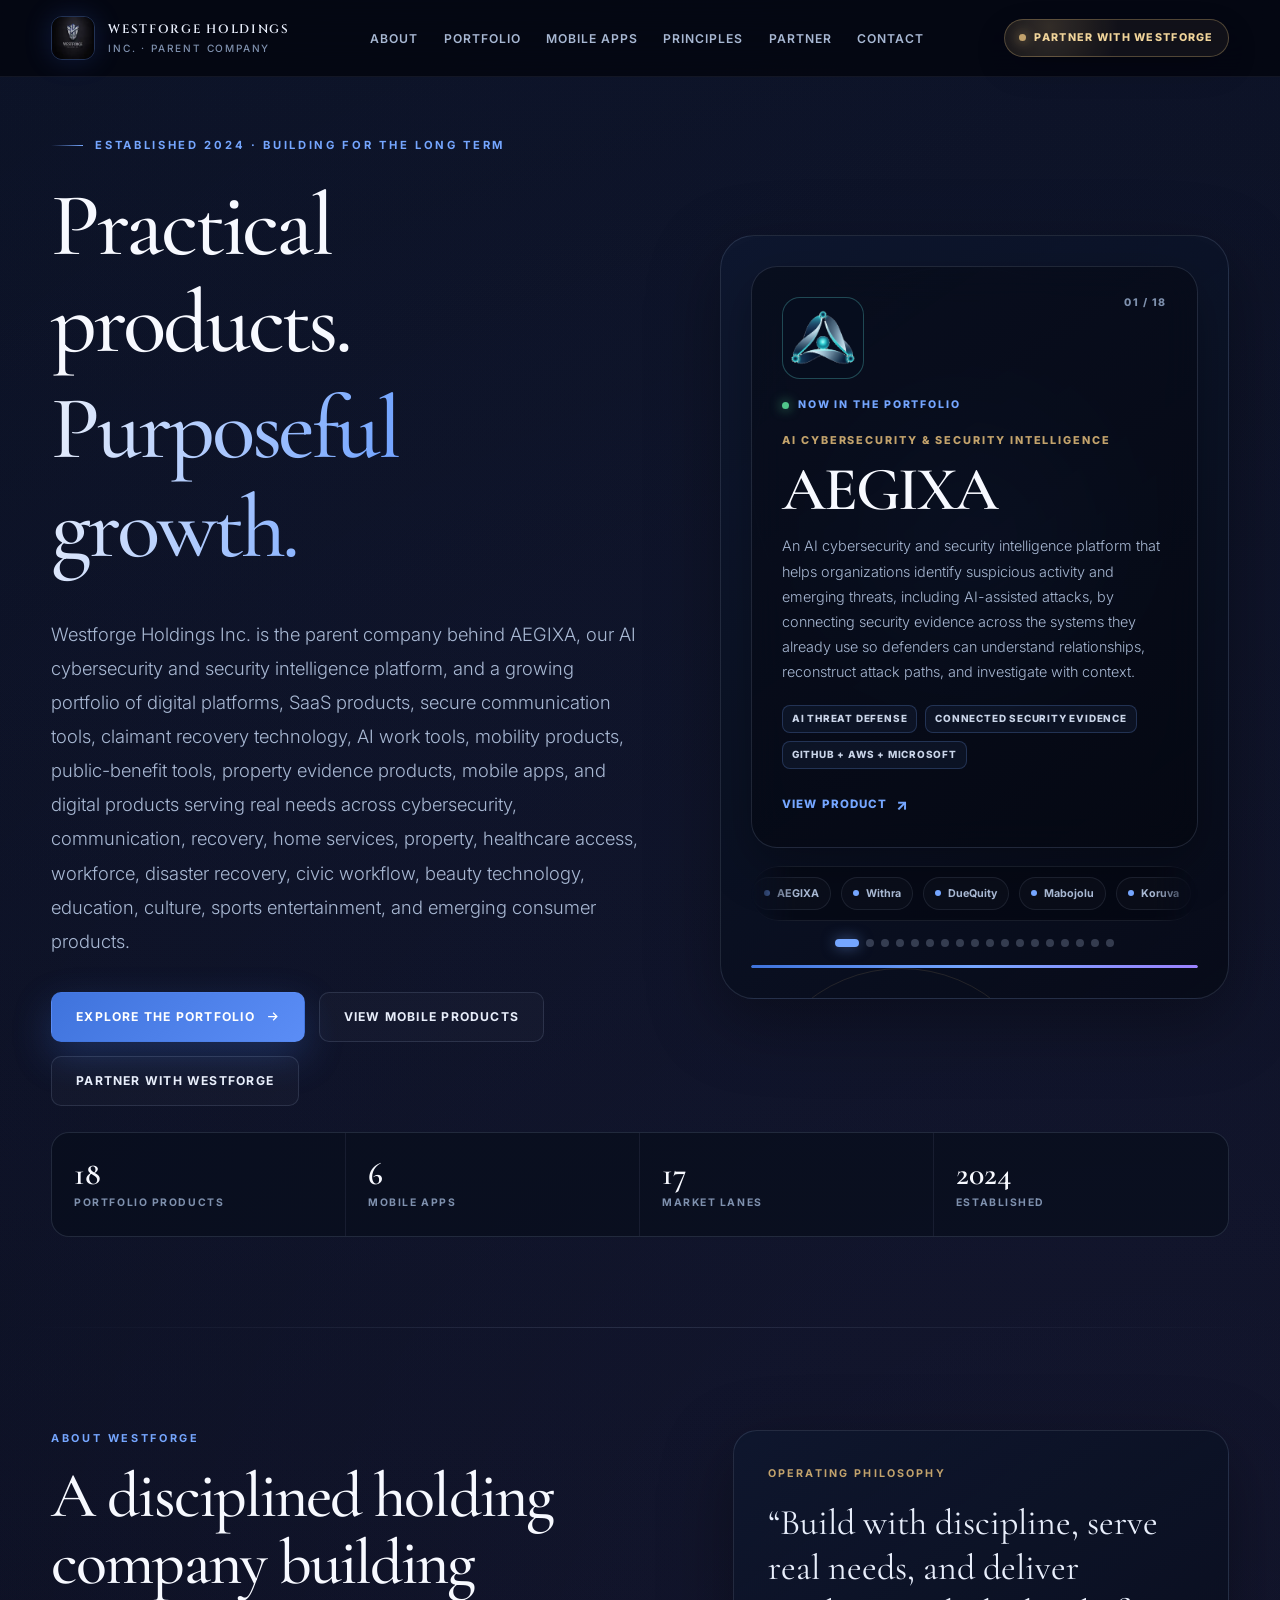
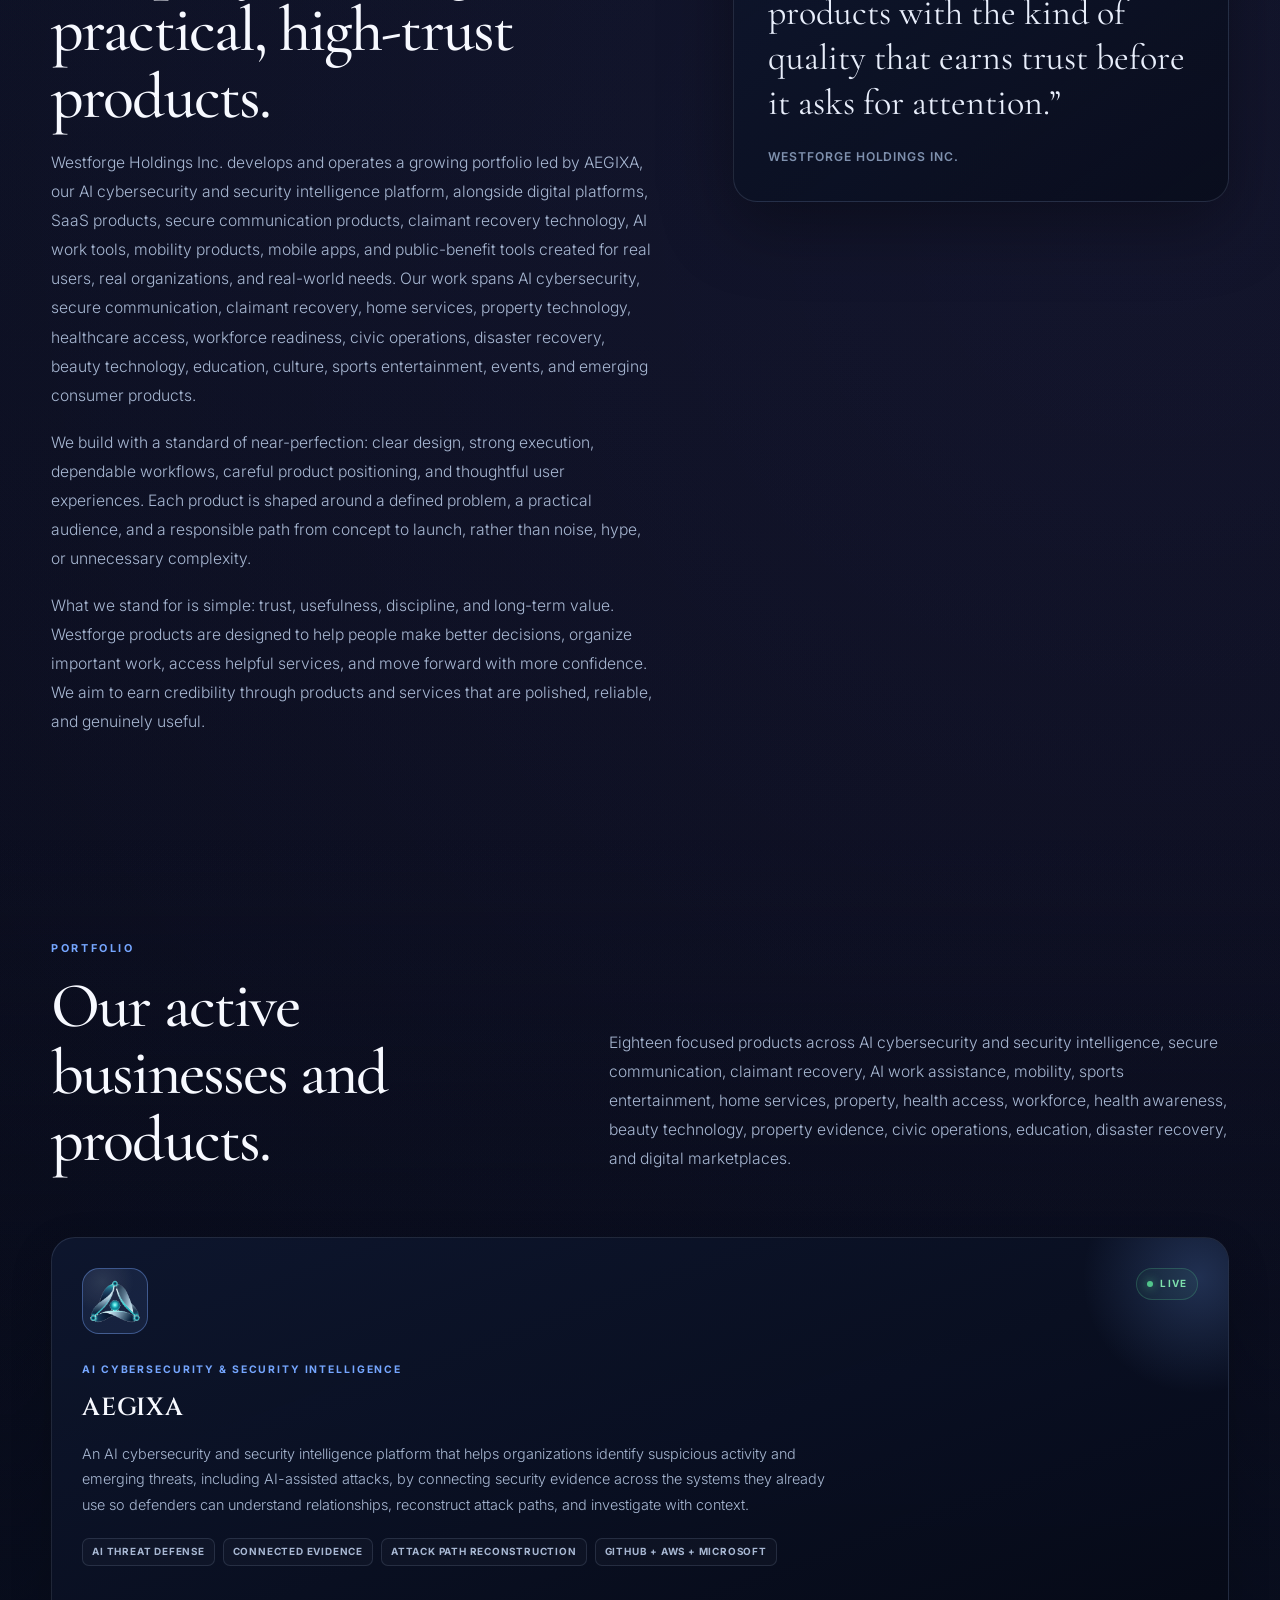
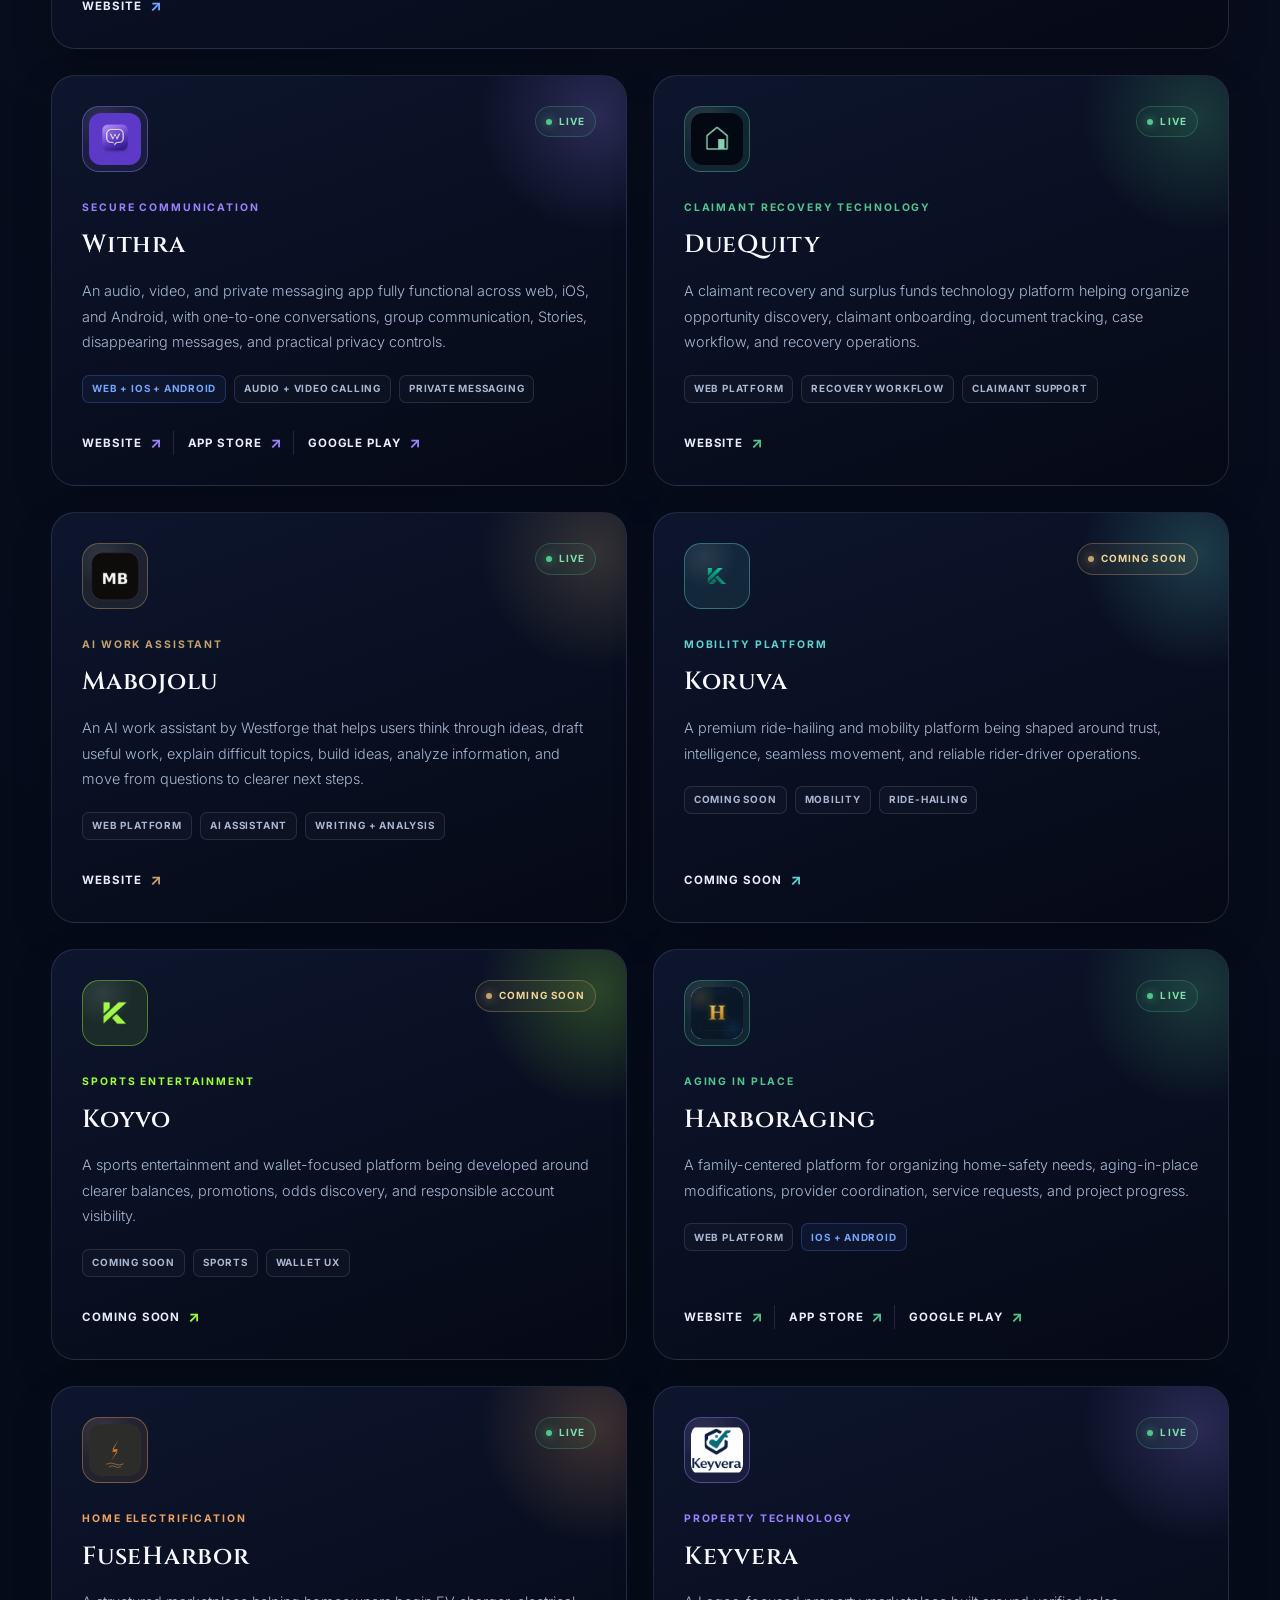
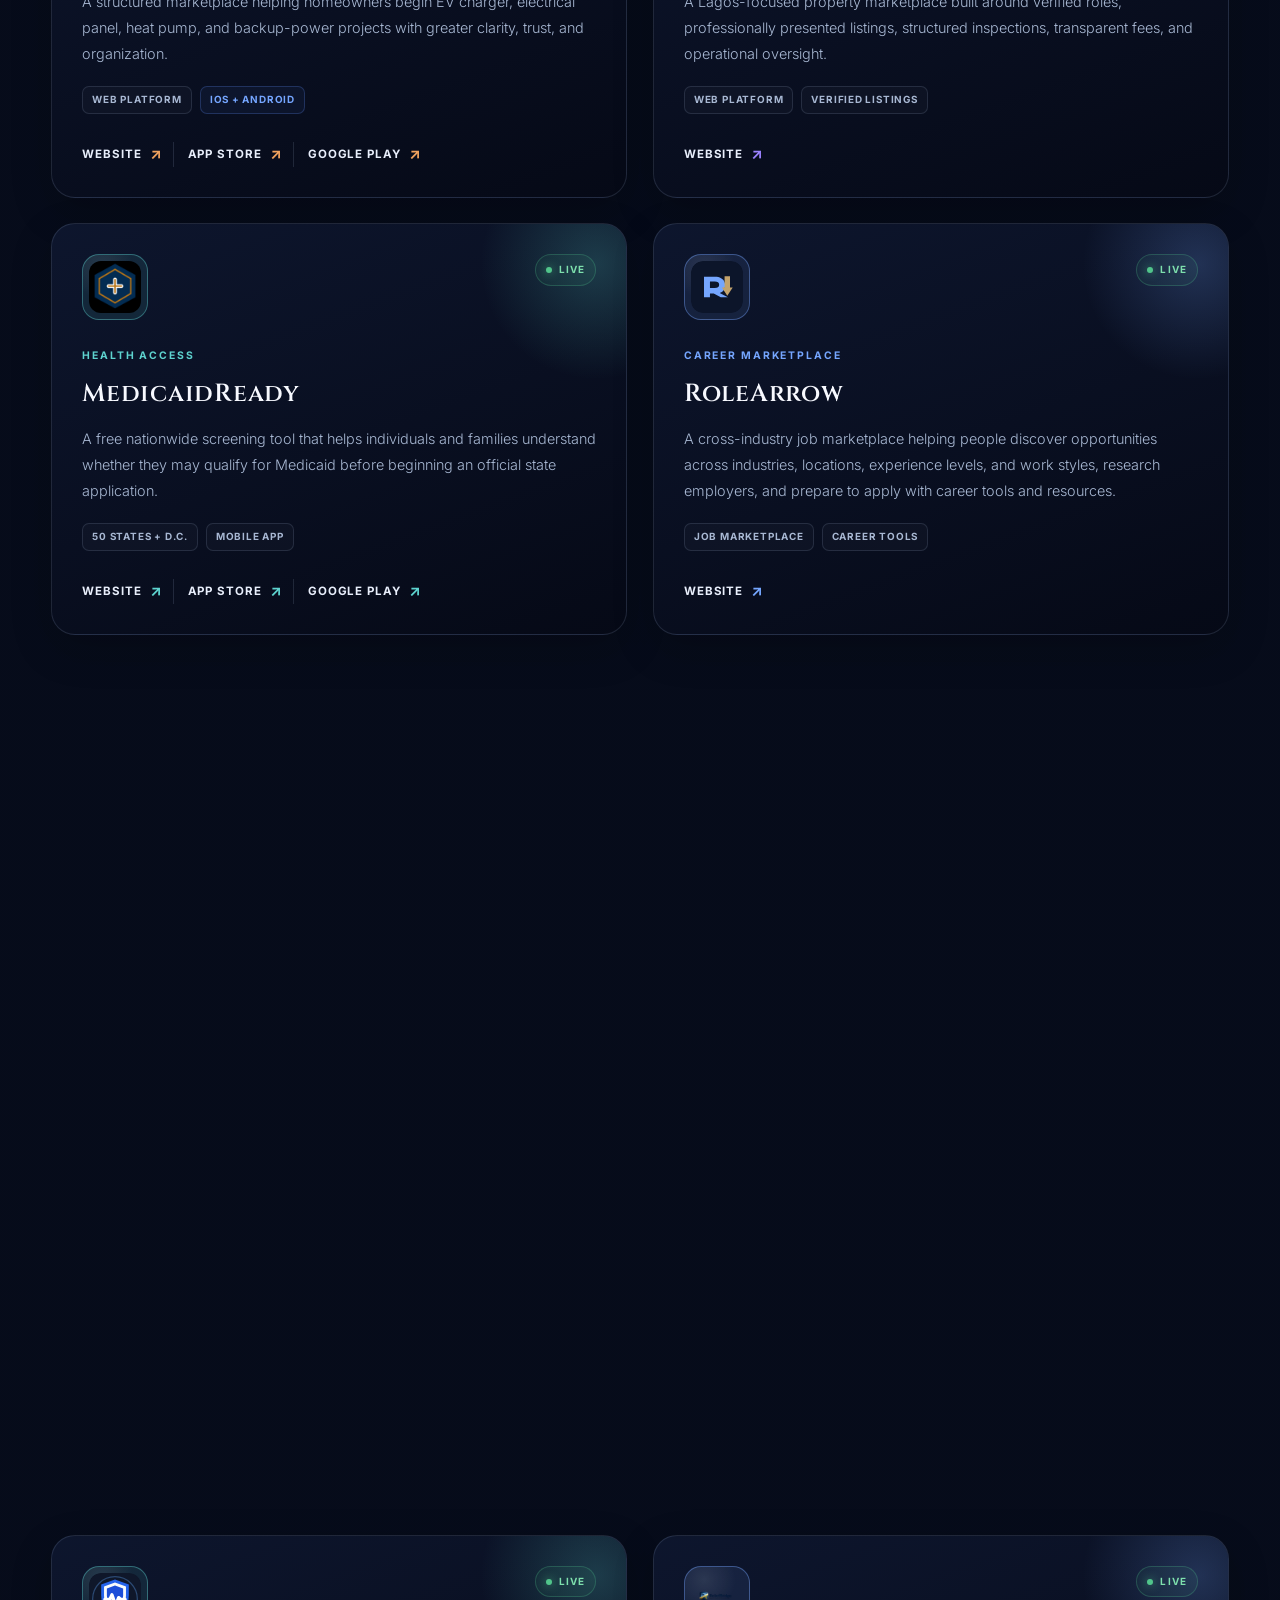
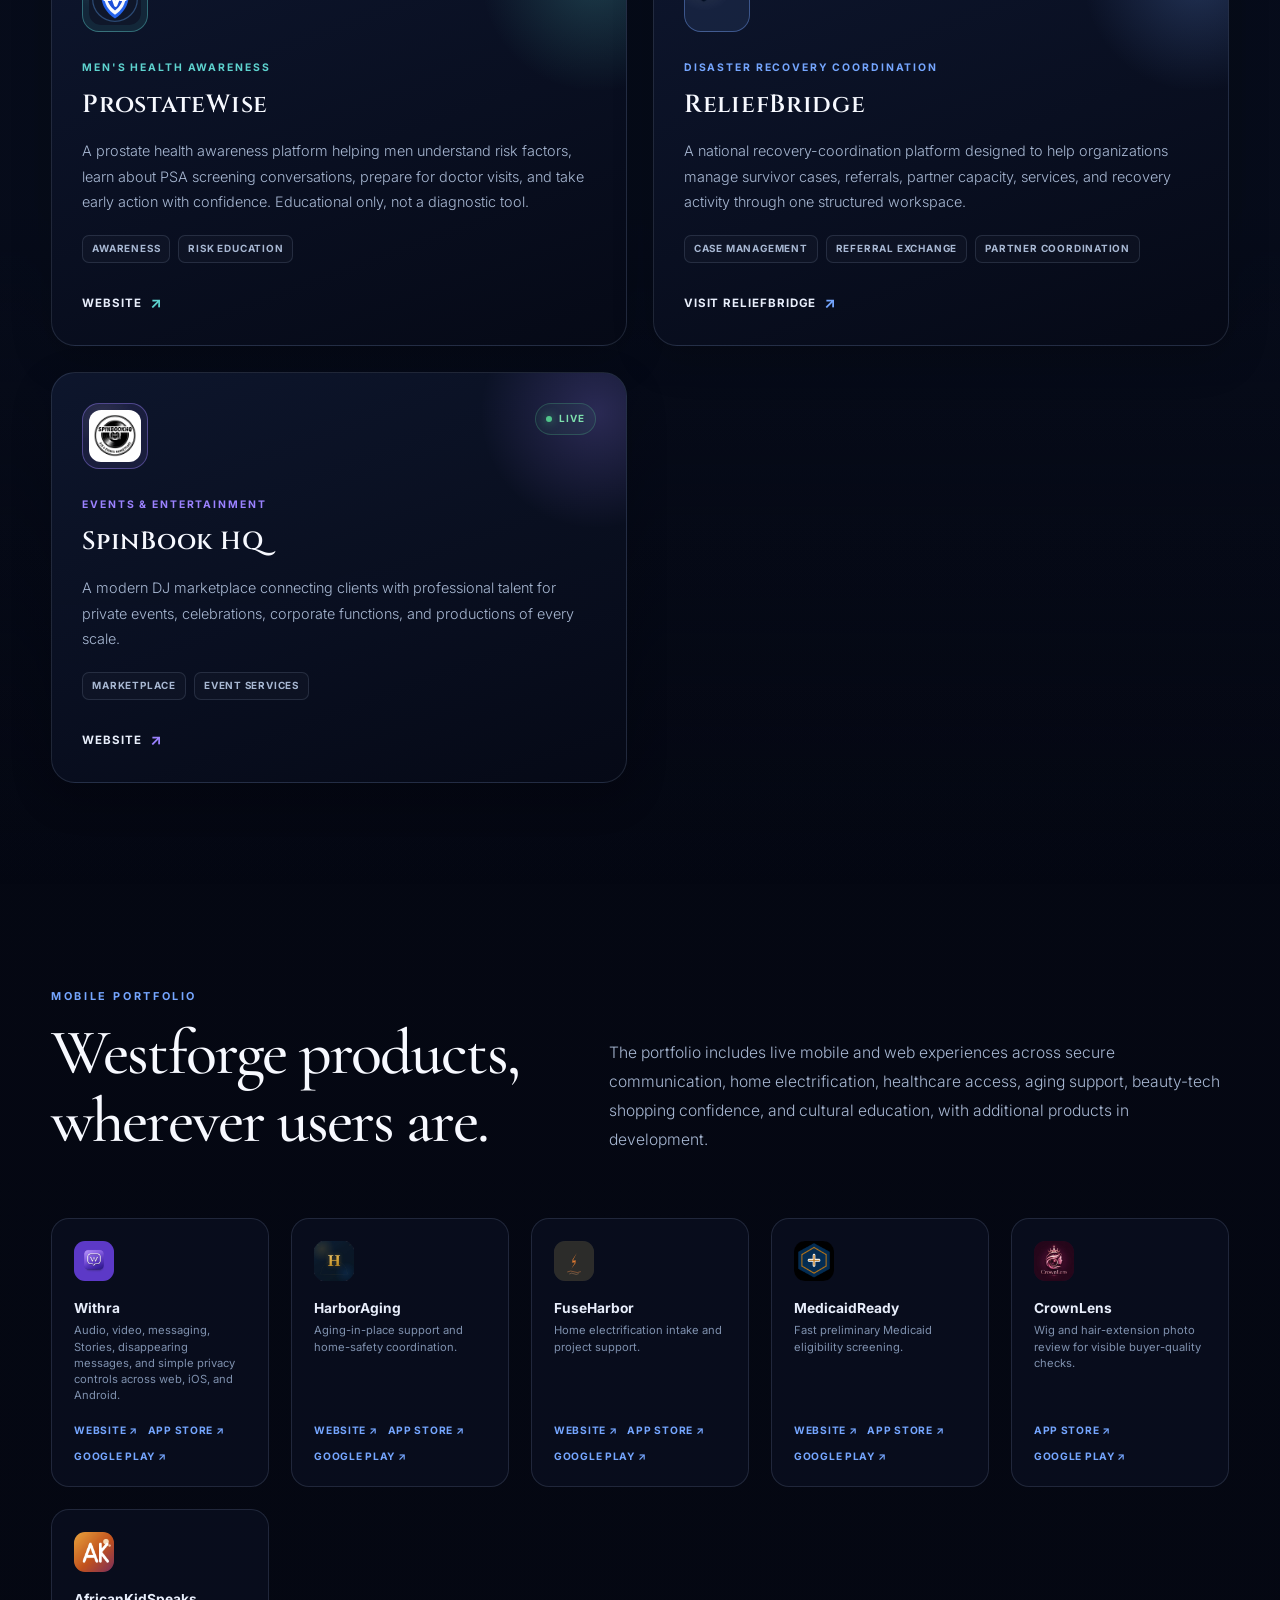
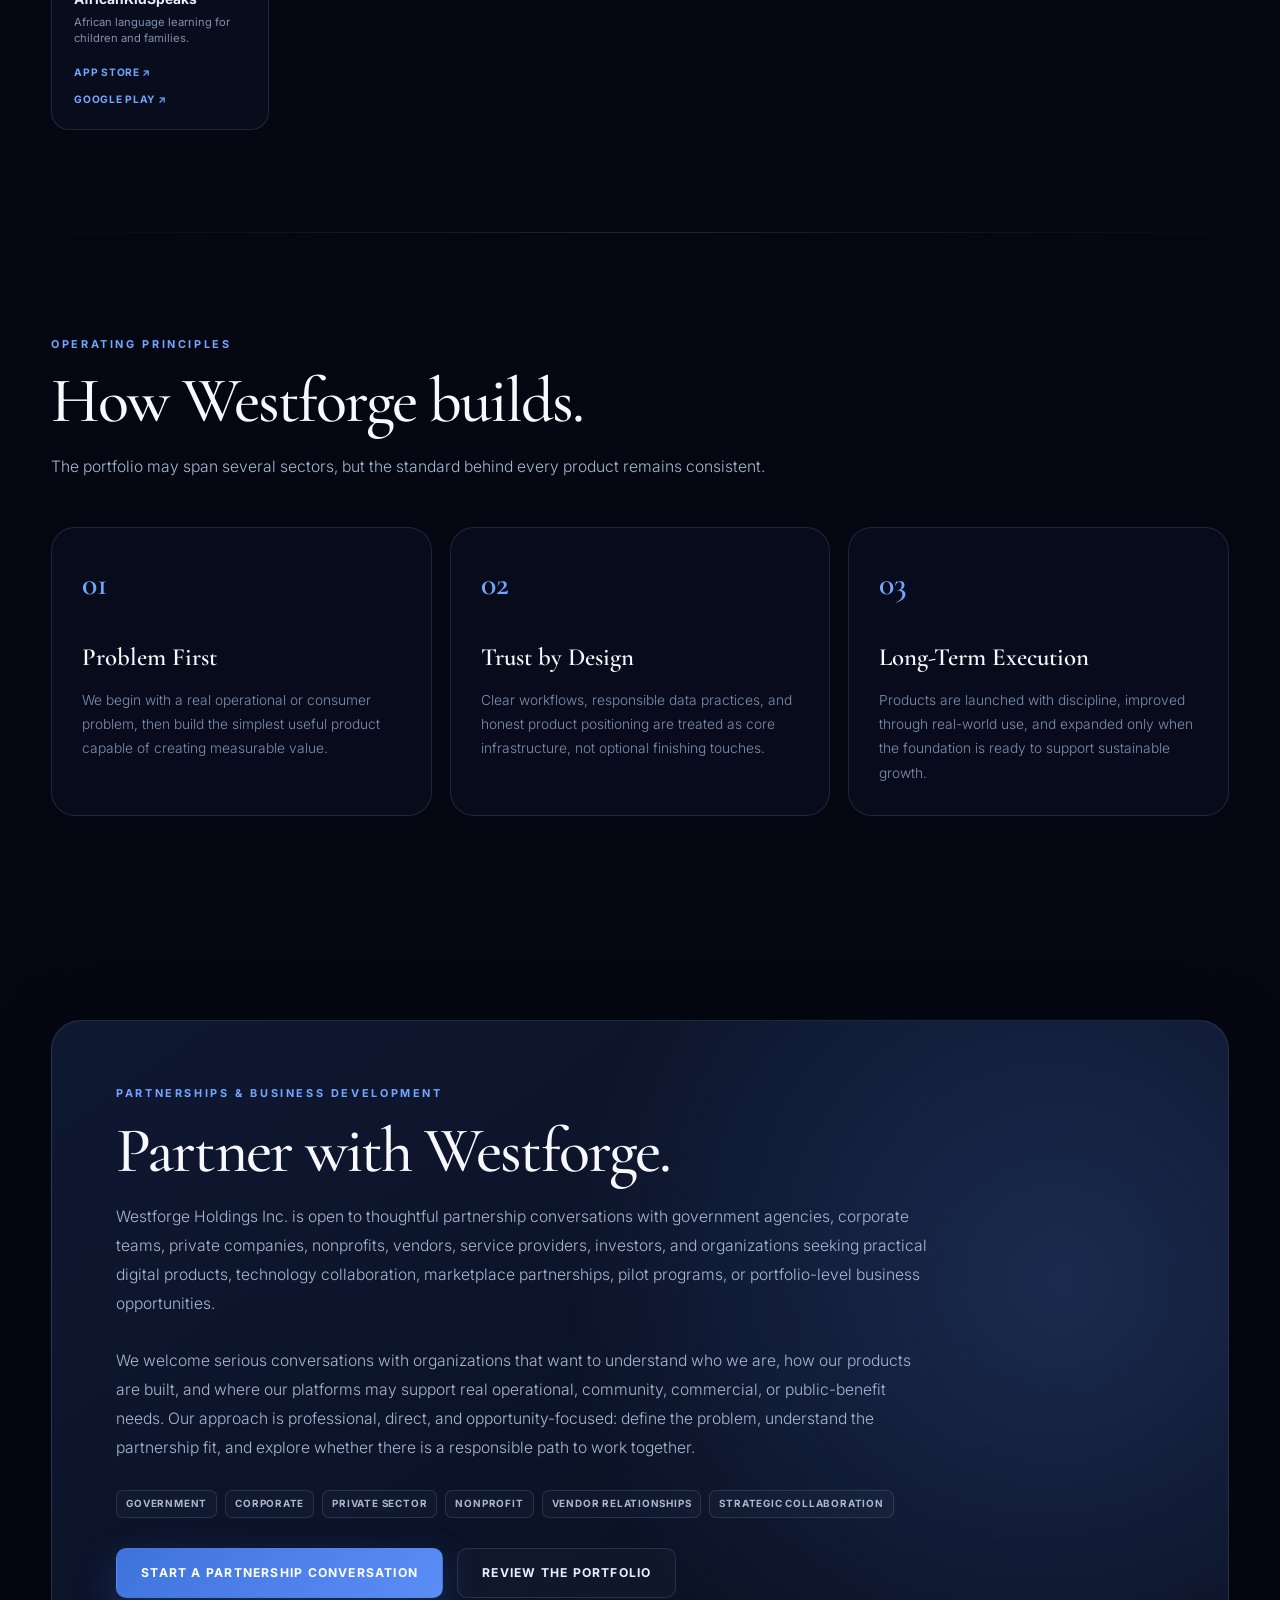
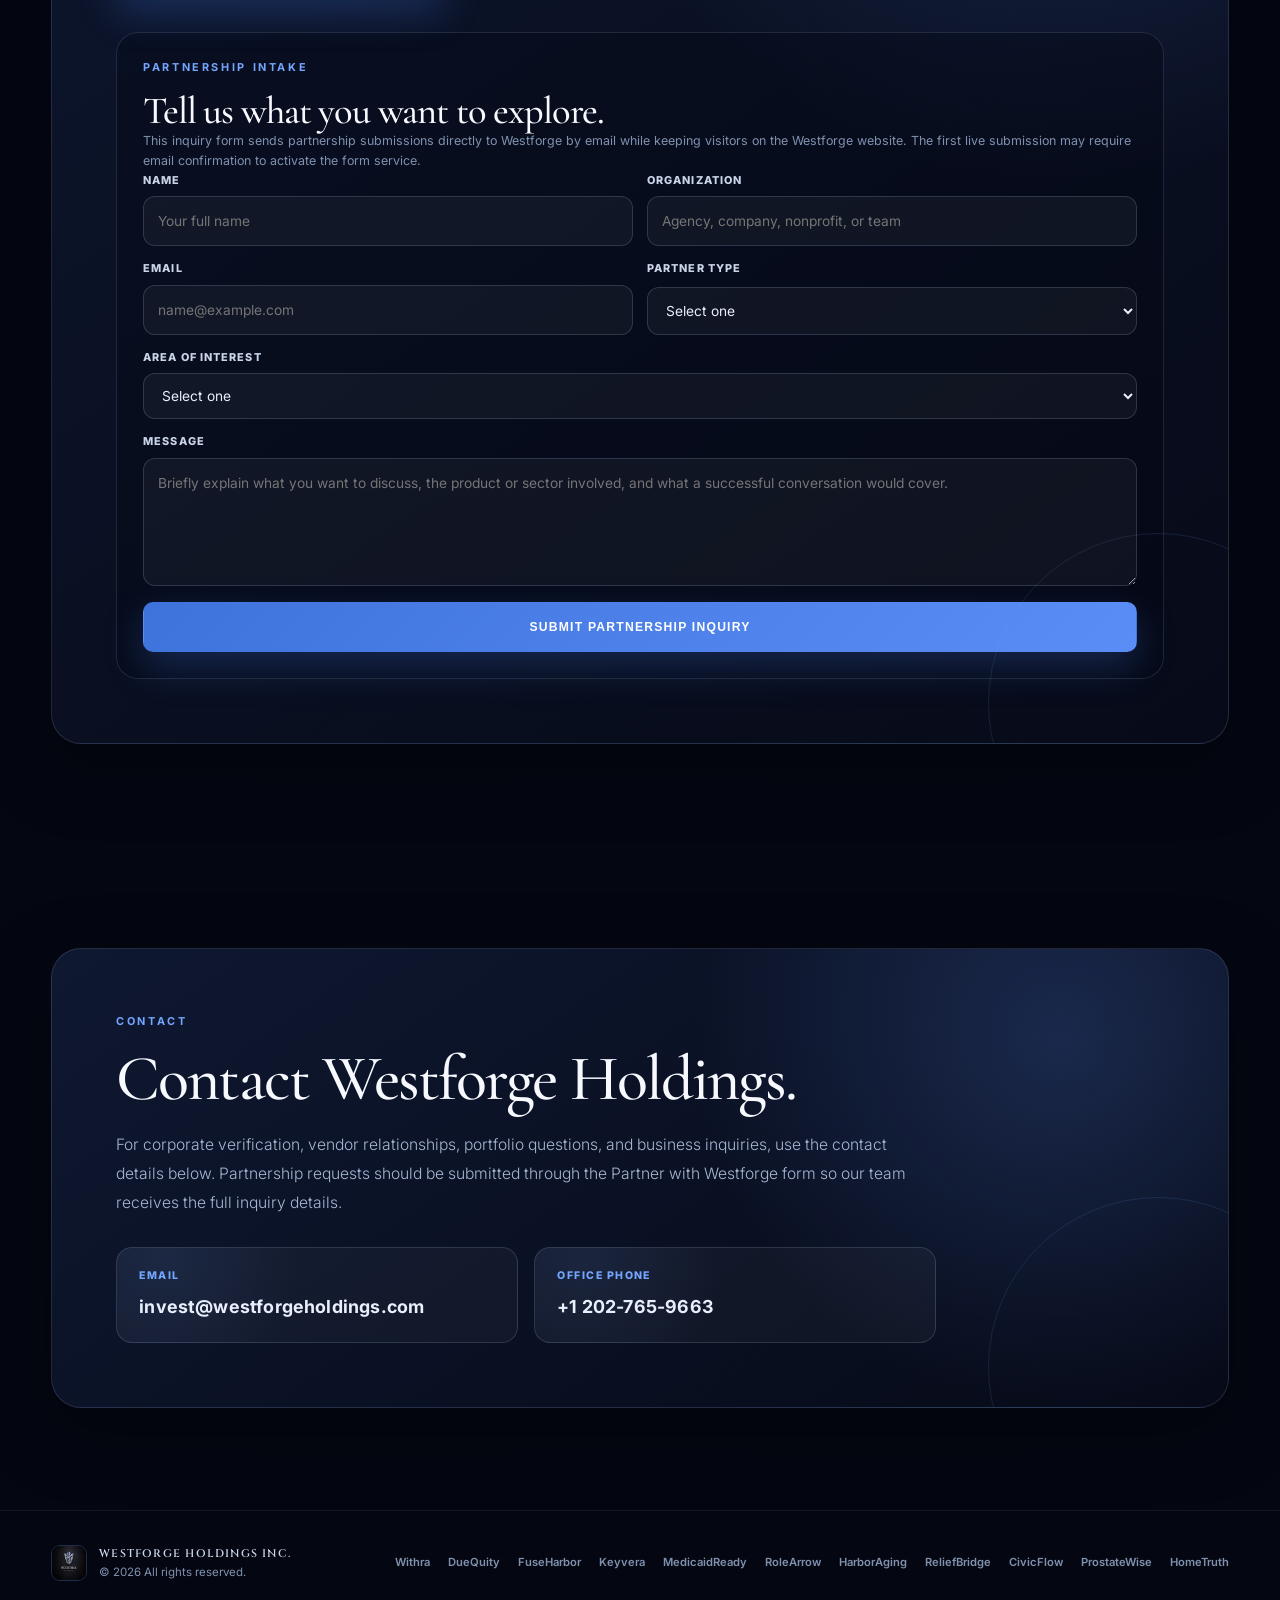
==== commit a449f17a: "Update index.html" ====
--- a/index.html
+++ b/index.html
@@ -1970,6 +1970,17 @@
       }
     }
   </style>
+
+<style id="aegixa-logo-fix">
+  .product-hero-logo.aegixa-logo {
+    width: 82px;
+    height: 82px;
+    padding: 7px;
+    border-color: rgba(94, 211, 207, 0.30);
+    background: rgba(7, 15, 31, 0.78);
+    object-fit: contain;
+  }
+</style>
 </head>
 <body>
 <a class="skip-link" href="#main-content">Skip to content</a>
@@ -2028,7 +2039,7 @@
 </div>
 <div aria-label="Rotating Westforge product showcase" class="hero-panel product-hero">
 <div class="product-hero-inner" id="product-hero-card">
-<img alt="AEGIXA logo" class="product-hero-logo" id="product-hero-logo" src="https://www.aegixa.org/brand/aegixa-mark.png"/>
+<img alt="AEGIXA logo" class="product-hero-logo aegixa-logo" id="product-hero-logo" src="[data-uri]"/>
 <div class="product-hero-number" id="product-hero-number">01 / 18</div>
 <p class="product-hero-kicker">Now in the Portfolio</p>
 <p class="product-hero-sector" id="product-hero-sector">AI Cybersecurity &amp; Security Intelligence</p>
@@ -2145,7 +2156,7 @@
 </div>
 <div class="portfolio-grid"><article class="venture-card featured reveal" style="--accent: var(--blue-300);">
 <div class="venture-top">
-<div class="venture-mark"><img alt="AEGIXA logo" class="venture-logo" loading="lazy" src="https://www.aegixa.org/brand/aegixa-mark.png"/></div>
+<div class="venture-mark"><img alt="AEGIXA logo" class="venture-logo" loading="lazy" src="[data-uri]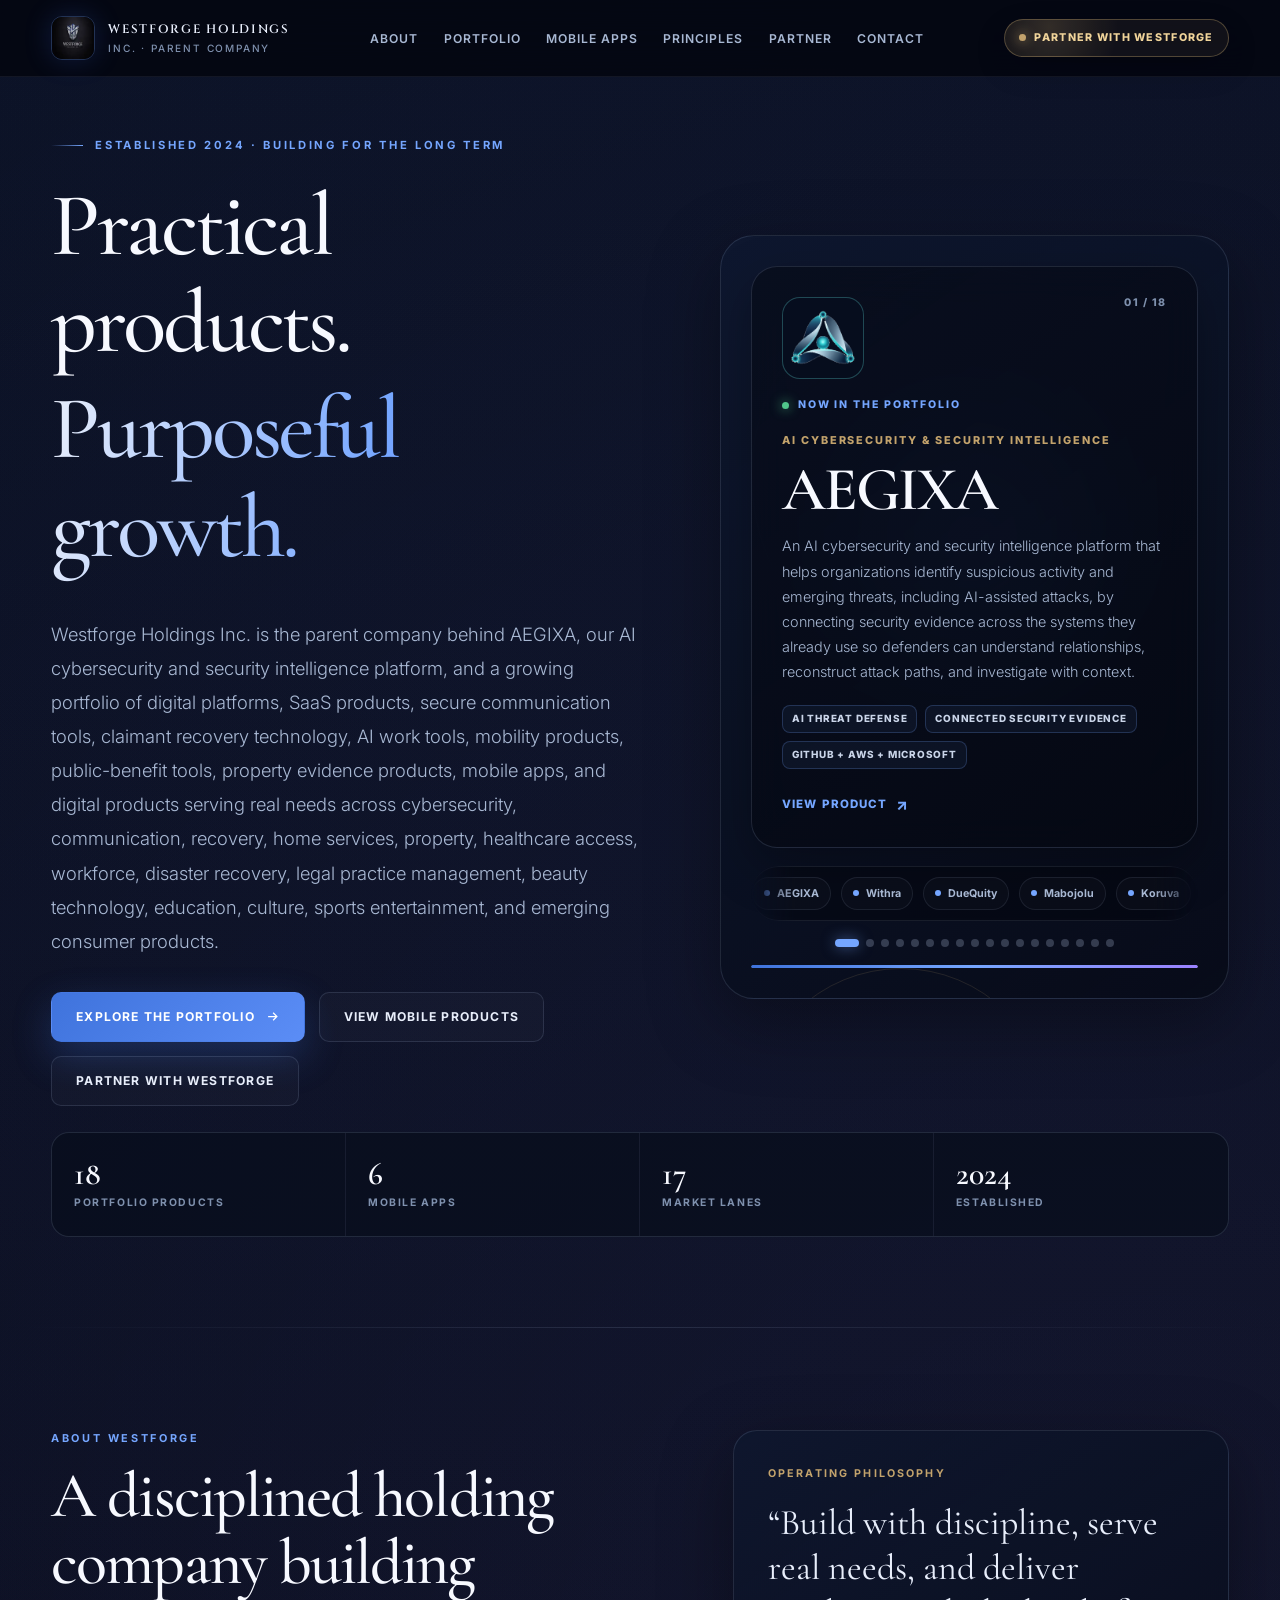
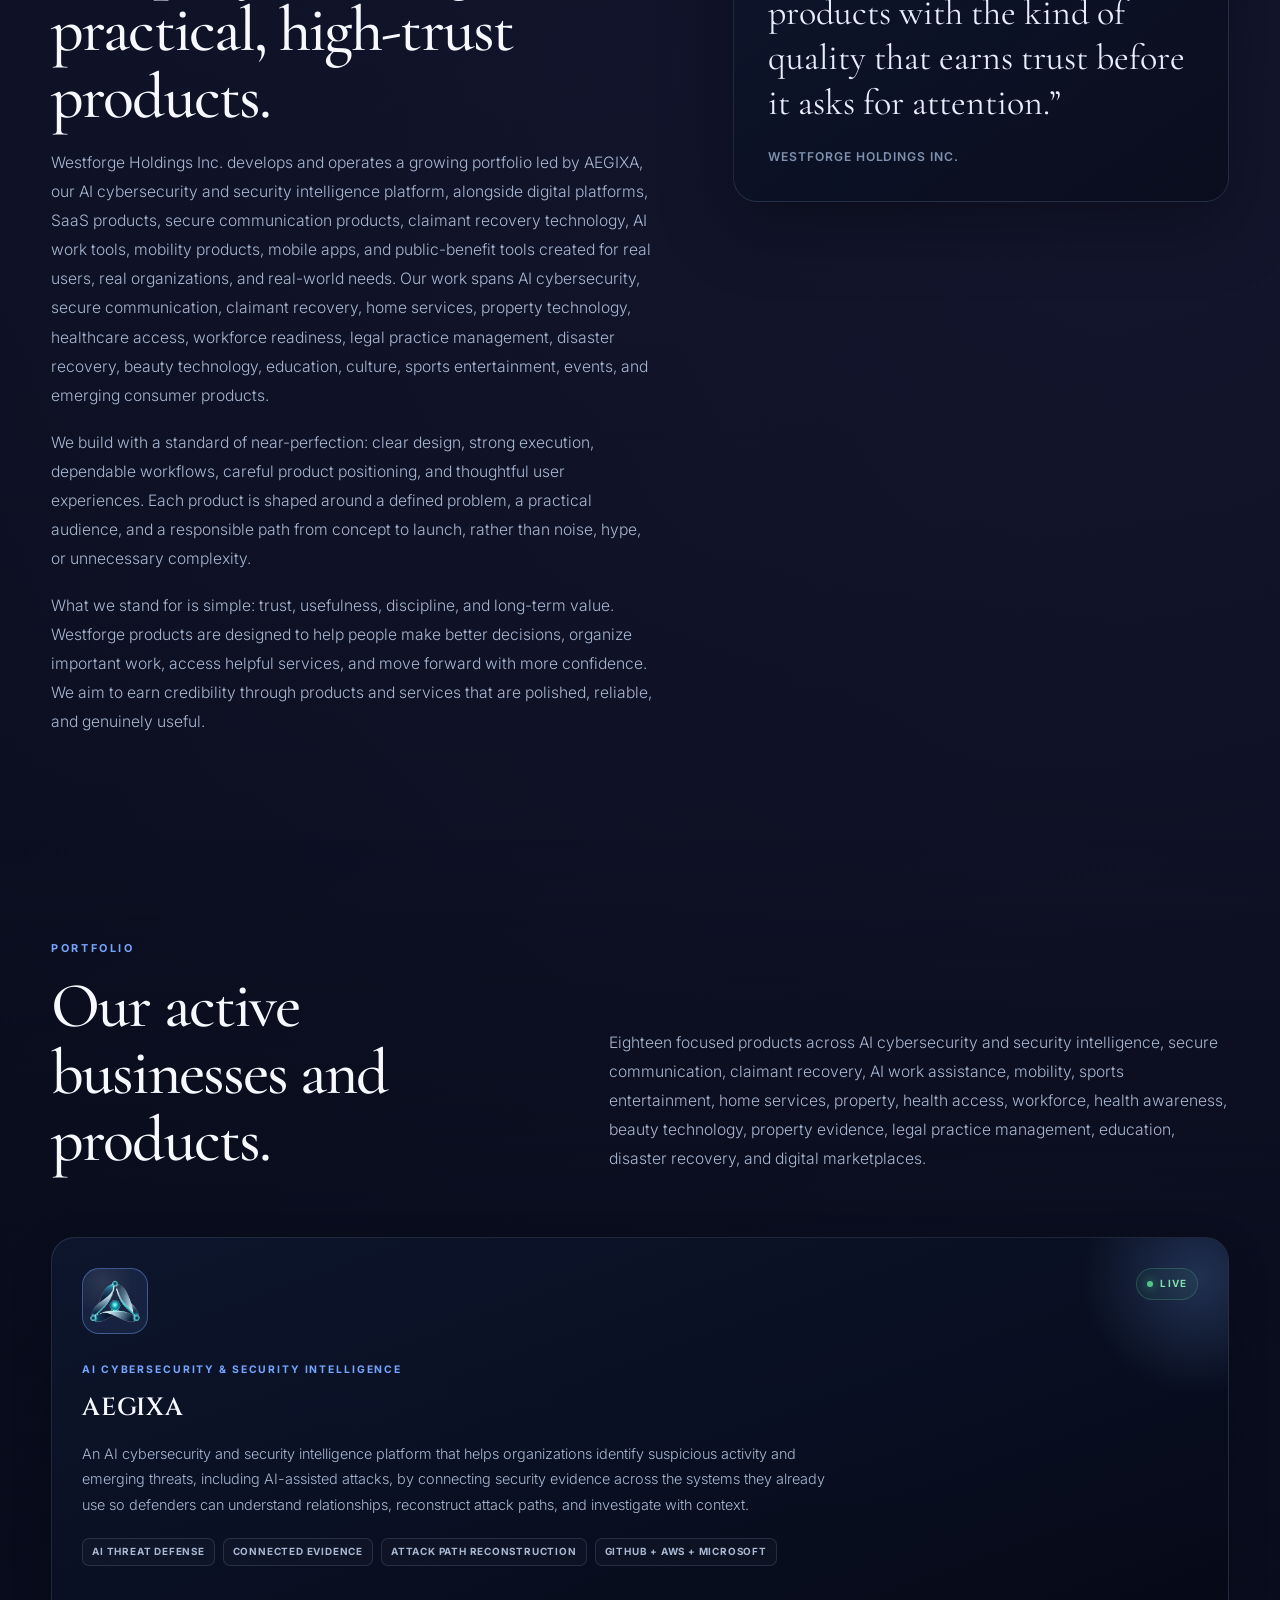
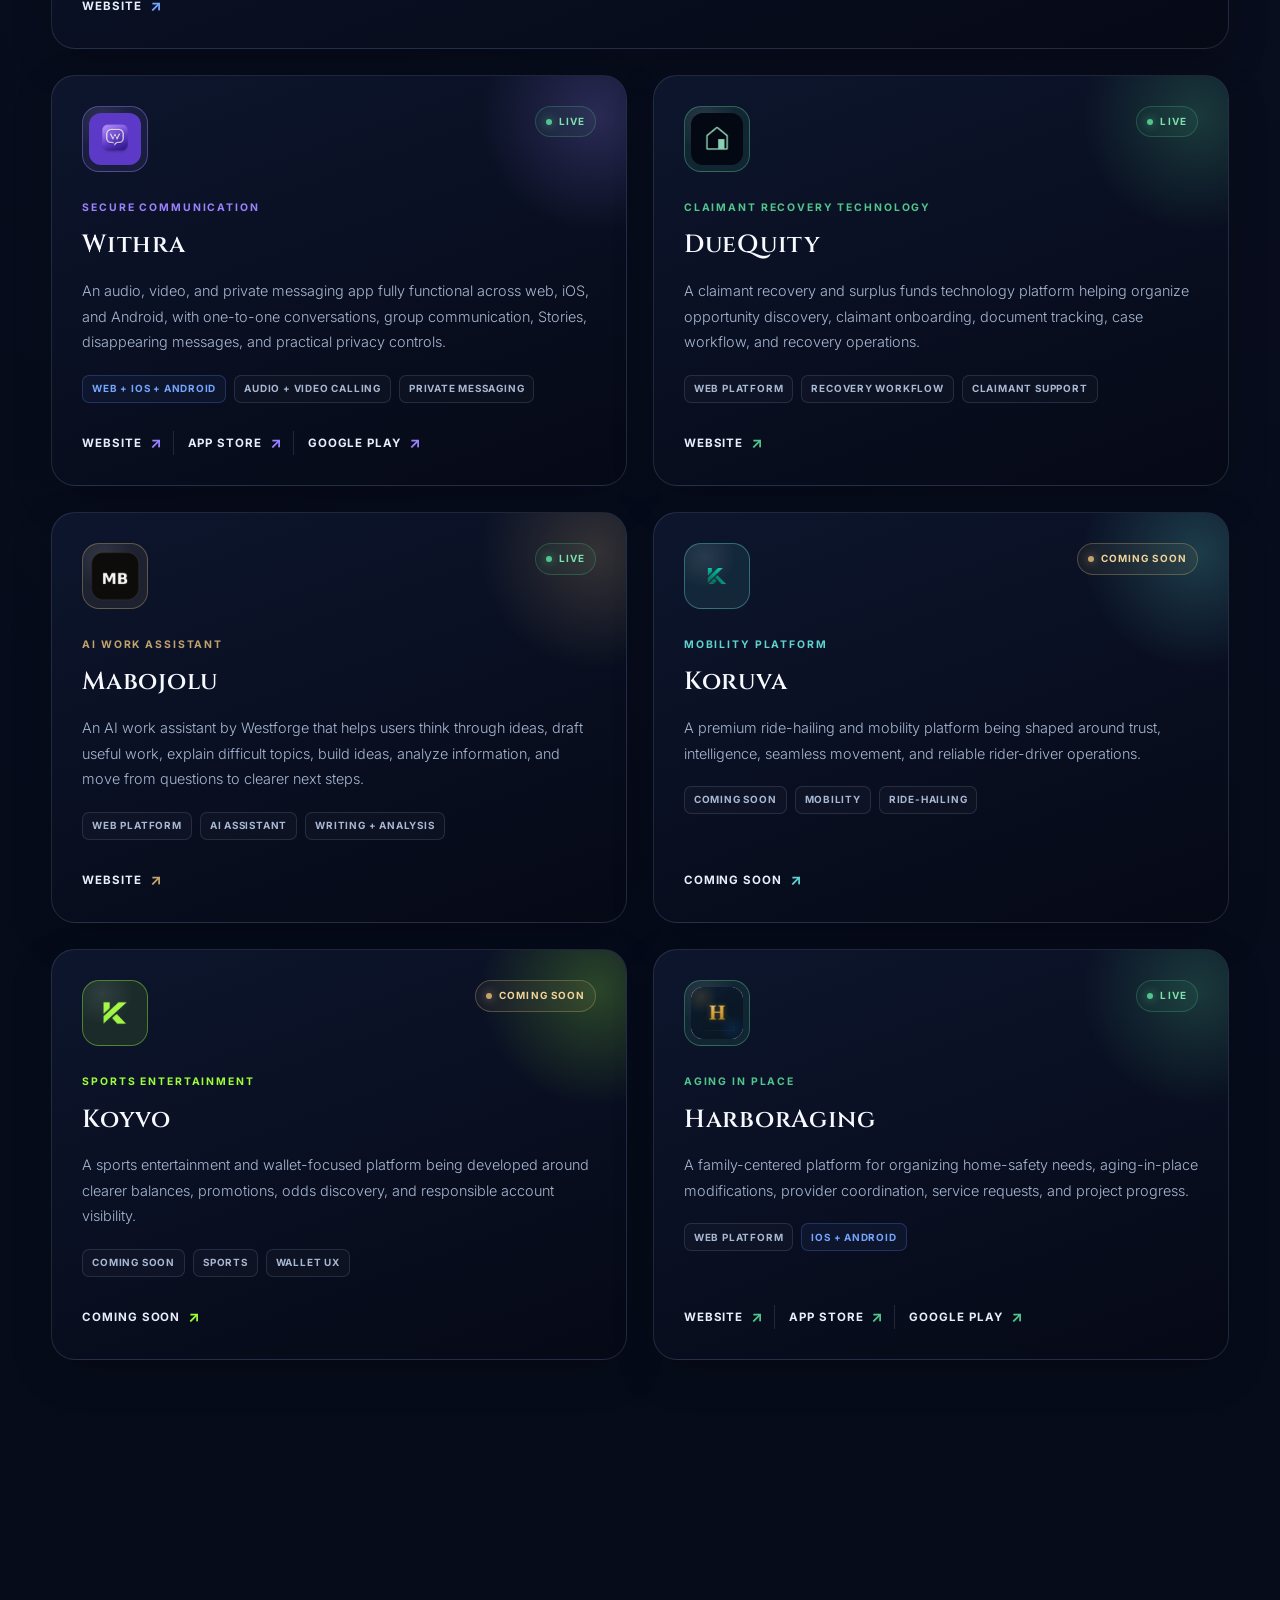
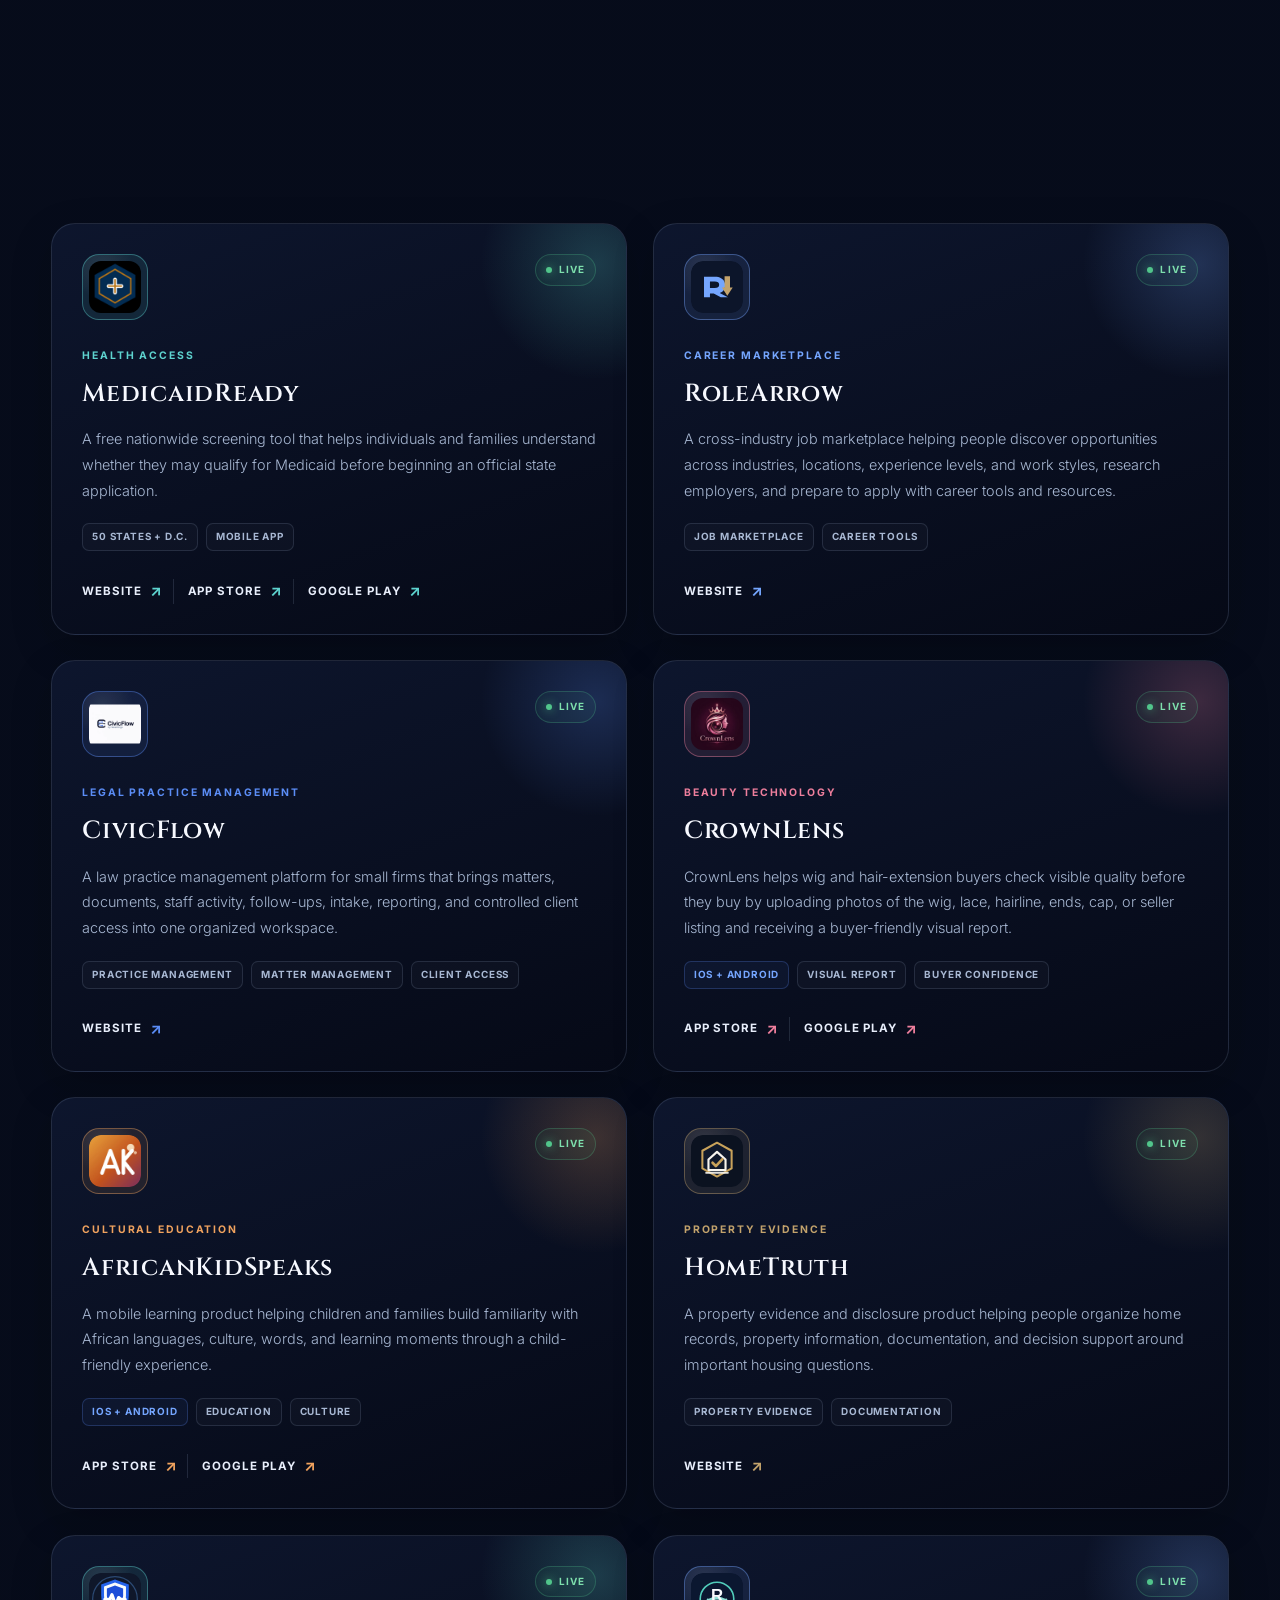
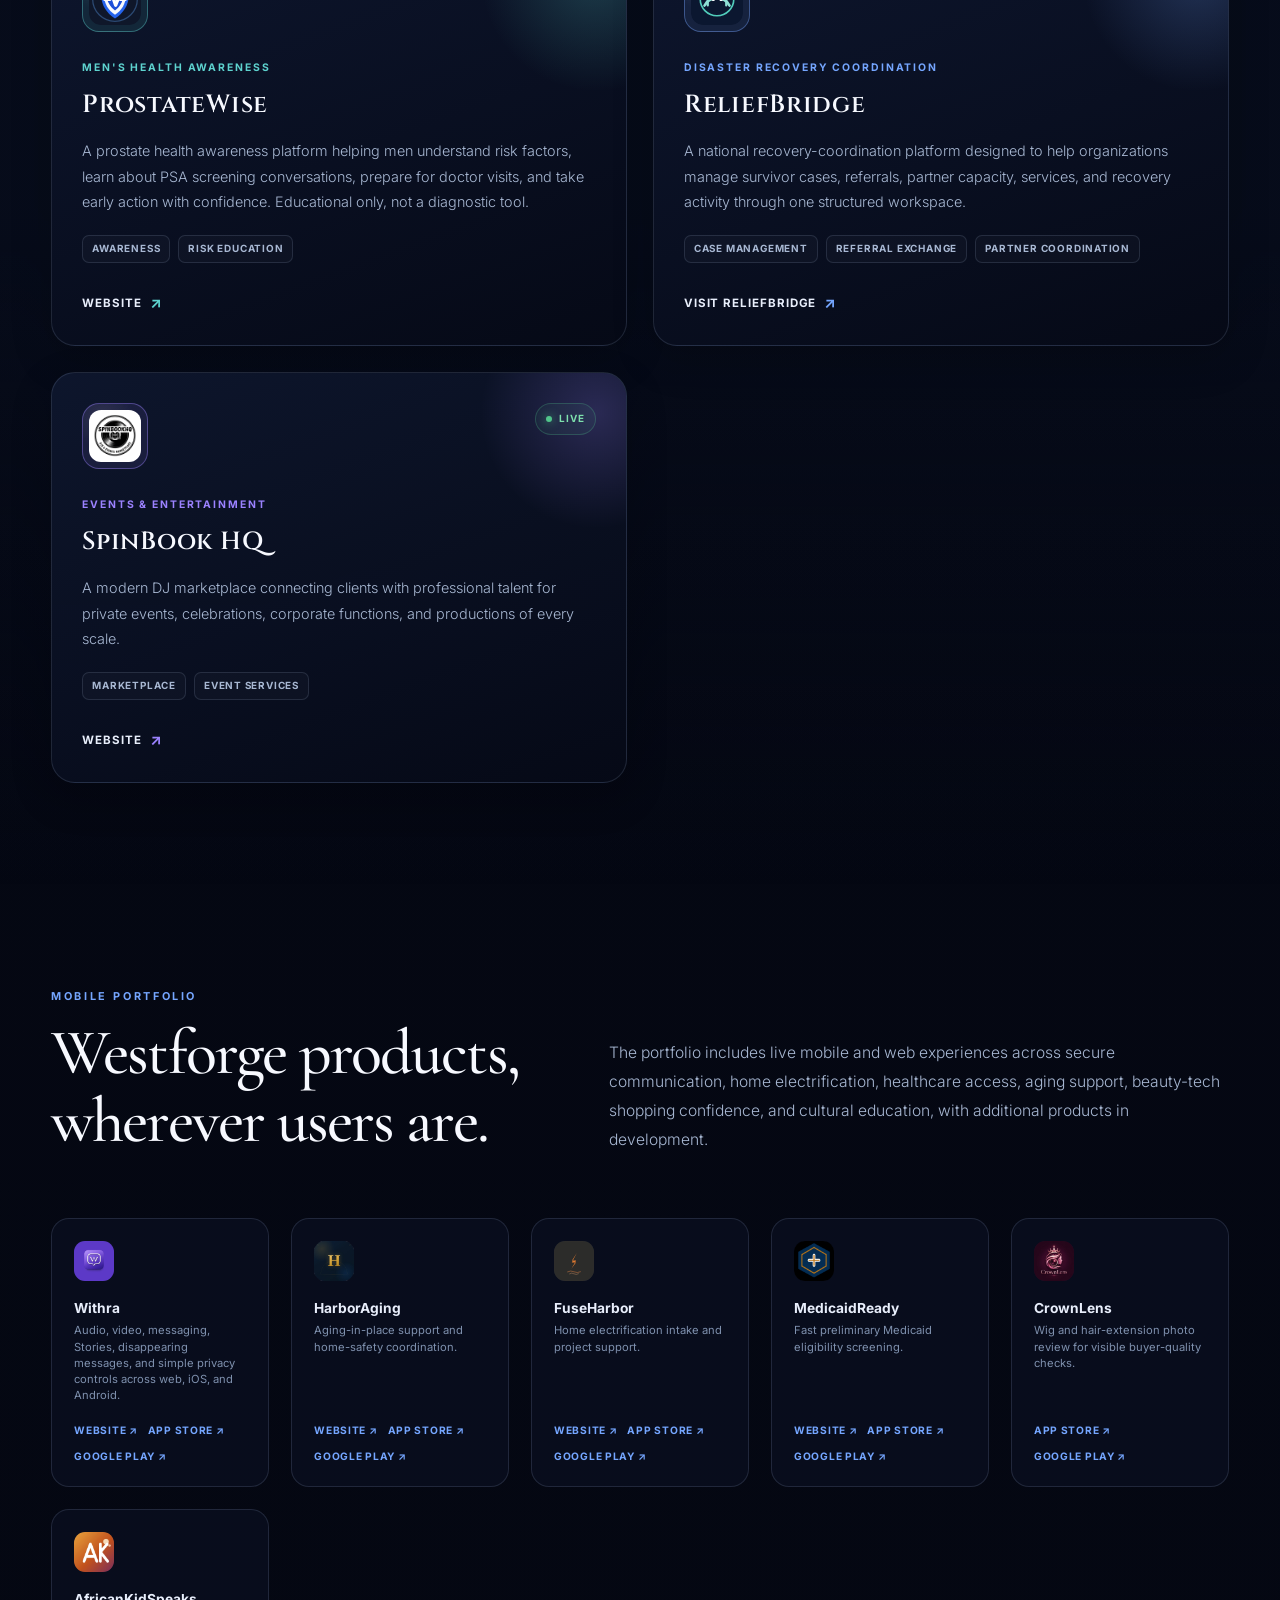
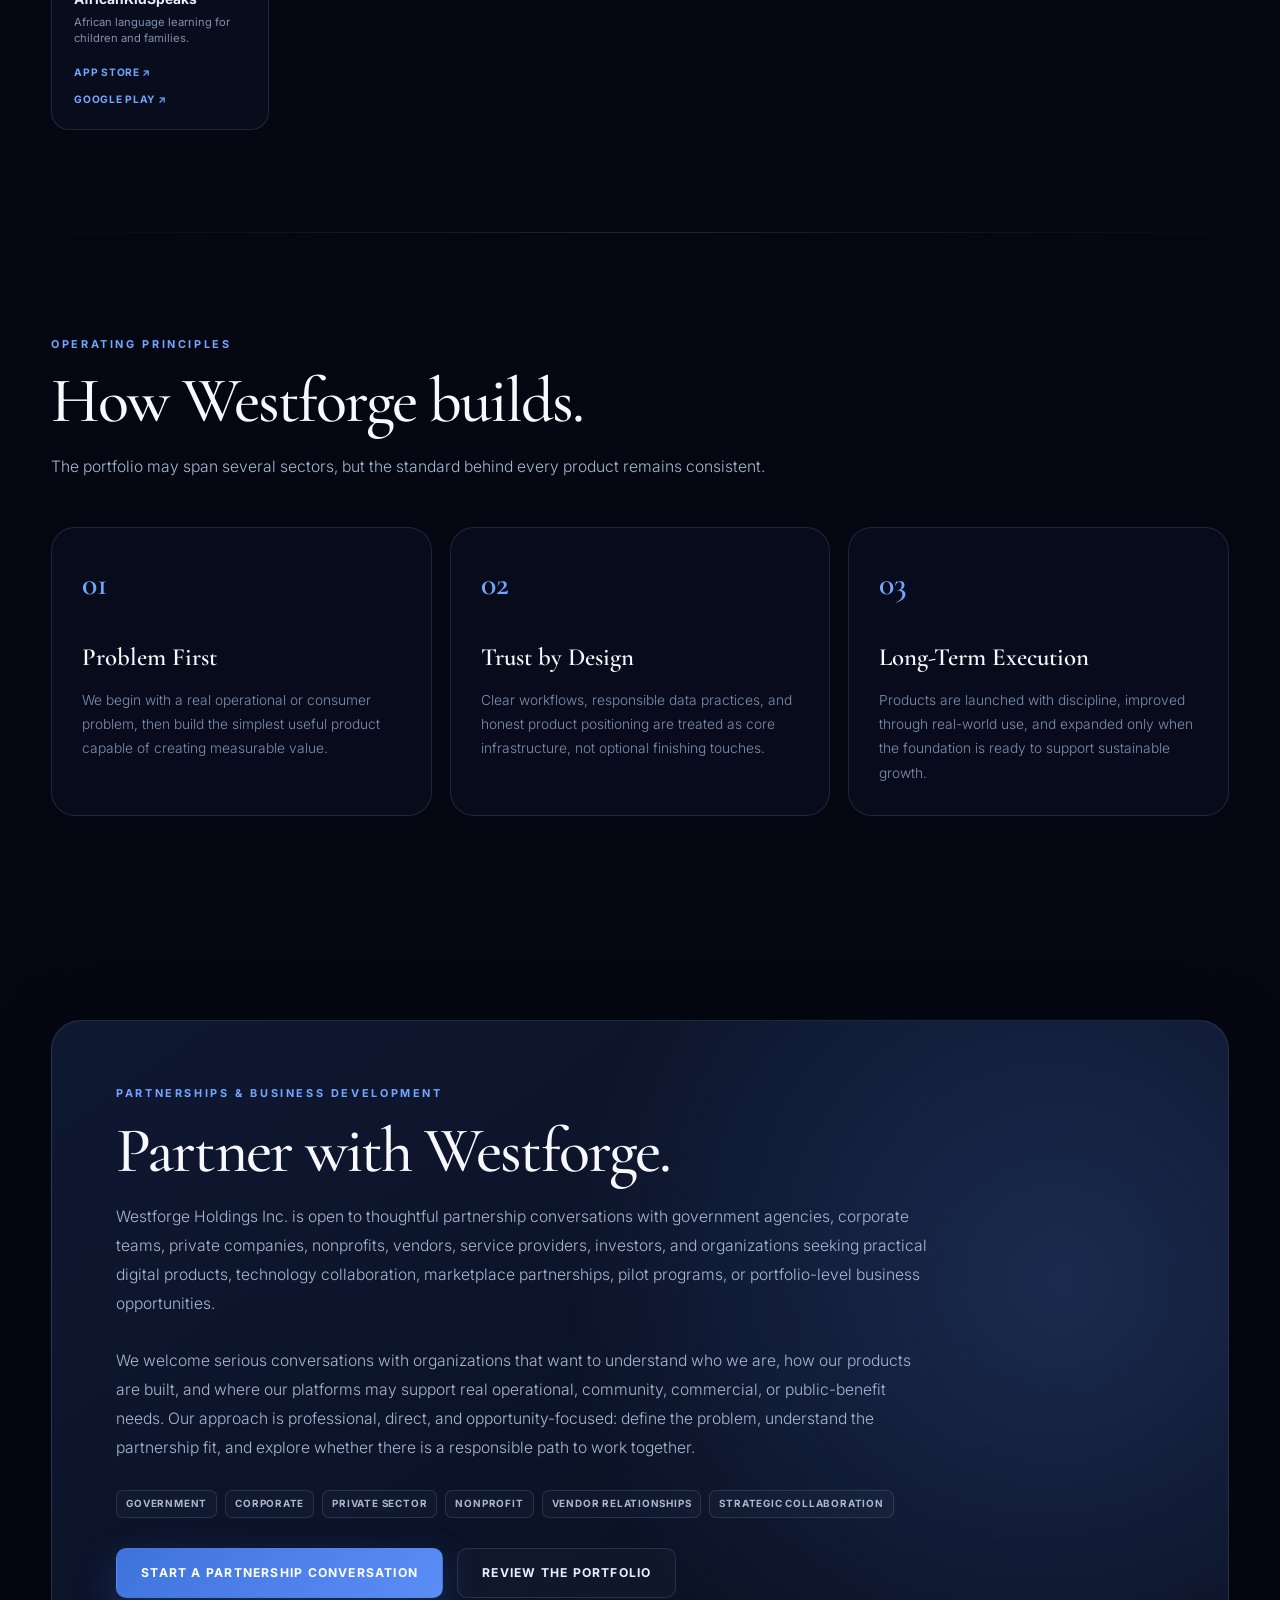
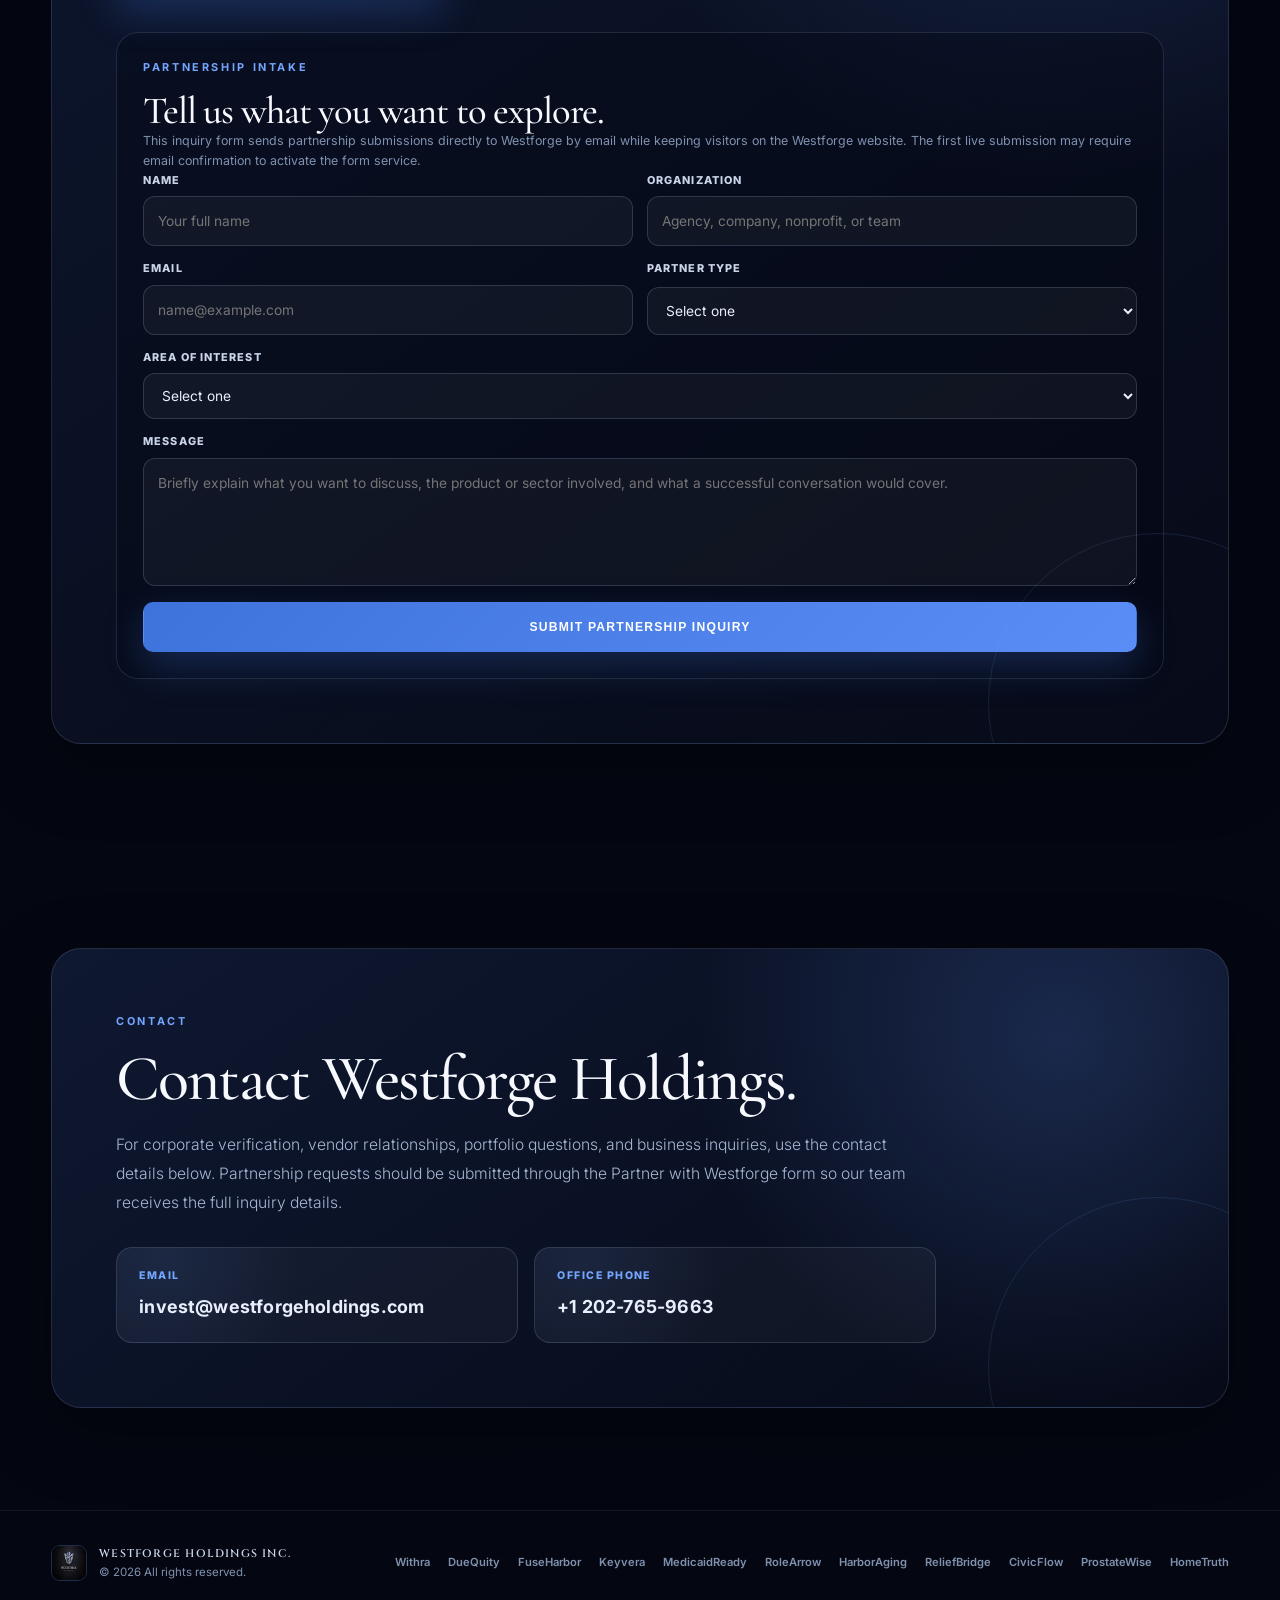
==== commit 57ffd014: "Update index.html" ====
--- a/index.html
+++ b/index.html
@@ -2020,7 +2020,7 @@
  <span>Purposeful growth.</span>
 </h1>
 <p class="hero-lead">
- Westforge Holdings Inc. is the parent company behind AEGIXA, our AI cybersecurity and security intelligence platform, and a growing portfolio of digital platforms, SaaS products, secure communication tools, claimant recovery technology, AI work tools, mobility products, public-benefit tools, property evidence products, mobile apps, and digital products serving real needs across cybersecurity, communication, recovery, home services, property, healthcare access, workforce, disaster recovery, civic workflow, beauty technology, education, culture, sports entertainment, and emerging consumer products.
+ Westforge Holdings Inc. is the parent company behind AEGIXA, our AI cybersecurity and security intelligence platform, and a growing portfolio of digital platforms, SaaS products, secure communication tools, claimant recovery technology, AI work tools, mobility products, public-benefit tools, property evidence products, mobile apps, and digital products serving real needs across cybersecurity, communication, recovery, home services, property, healthcare access, workforce, disaster recovery, legal practice management, beauty technology, education, culture, sports entertainment, and emerging consumer products.
  </p>
 <div class="hero-actions">
 <a class="button button-primary" href="#portfolio">
@@ -2118,7 +2118,7 @@
 <p class="section-kicker">About Westforge</p>
 <h2 class="section-title">A disciplined holding company building practical, high-trust products.</h2>
 <p class="section-copy">
- Westforge Holdings Inc. develops and operates a growing portfolio led by AEGIXA, our AI cybersecurity and security intelligence platform, alongside digital platforms, SaaS products, secure communication products, claimant recovery technology, AI work tools, mobility products, mobile apps, and public-benefit tools created for real users, real organizations, and real-world needs. Our work spans AI cybersecurity, secure communication, claimant recovery, home services, property technology, healthcare access, workforce readiness, civic operations, disaster recovery, beauty technology, education, culture, sports entertainment, events, and emerging consumer products.
+ Westforge Holdings Inc. develops and operates a growing portfolio led by AEGIXA, our AI cybersecurity and security intelligence platform, alongside digital platforms, SaaS products, secure communication products, claimant recovery technology, AI work tools, mobility products, mobile apps, and public-benefit tools created for real users, real organizations, and real-world needs. Our work spans AI cybersecurity, secure communication, claimant recovery, home services, property technology, healthcare access, workforce readiness, legal practice management, disaster recovery, beauty technology, education, culture, sports entertainment, events, and emerging consumer products.
  </p>
 <p class="section-copy">
  We build with a standard of near-perfection: clear design, strong execution, dependable
@@ -2151,7 +2151,7 @@
 <h2 class="section-title">Our active businesses and products.</h2>
 </div>
 <p class="section-copy">
- Eighteen focused products across AI cybersecurity and security intelligence, secure communication, claimant recovery, AI work assistance, mobility, sports entertainment, home services, property, health access, workforce, health awareness, beauty technology, property evidence, civic operations, education, disaster recovery, and digital marketplaces.
+ Eighteen focused products across AI cybersecurity and security intelligence, secure communication, claimant recovery, AI work assistance, mobility, sports entertainment, home services, property, health access, workforce, health awareness, beauty technology, property evidence, legal practice management, education, disaster recovery, and digital marketplaces.
  </p>
 </div>
 <div class="portfolio-grid"><article class="venture-card featured reveal" style="--accent: var(--blue-300);">
@@ -2204,9 +2204,9 @@
 <article class="venture-card reveal" style="--accent: var(--blue-300);"><div class="venture-top"><div class="venture-mark"><img alt="RoleArrow logo" class="venture-logo" loading="lazy" src="data:image/svg+xml,%3Csvg%20xmlns%3D%22http%3A%2F%2Fwww.w3.org%2F2000%2Fsvg%22%20viewBox%3D%220%200%2096%2096%22%3E%0A%3Crect%20width%3D%2296%22%20height%3D%2296%22%20rx%3D%2222%22%20fill%3D%22%230c152a%22%2F%3E%0A%3Cpath%20d%3D%22M24%2067V29h20c12%200%2019%206%2019%2016%200%207-4%2012-10%2014l15%208H55L42%2060h-7v7H24zm11-17h9c5%200%208-2%208-6s-3-6-8-6h-9v12z%22%20fill%3D%22%2375a6ff%22%2F%3E%0A%3Cpath%20d%3D%22M62%2028h10v26h-10zM57%2049h20l-10%2015z%22%20fill%3D%22%23c3a36c%22%2F%3E%0A%3C%2Fsvg%3E"/></div><span class="status">Live</span></div><div class="venture-body"><p class="venture-sector">Career Marketplace</p><h3 class="venture-name">RoleArrow</h3><p class="venture-description">
  A cross-industry job marketplace helping people discover opportunities across industries, locations, experience levels, and work styles, research employers, and prepare to apply with career tools and resources.
  </p></div><div class="venture-meta"><span class="tag">Job Marketplace</span><span class="tag">Career Tools</span></div><div class="venture-links"><a class="venture-link" href="https://www.rolearrow.org" rel="noopener noreferrer" target="_blank">Website</a></div></article>
-<article class="venture-card reveal" style="--accent: var(--blue-400);"><div class="venture-top"><div class="venture-mark"><img alt="CivicFlow logo" class="venture-logo" loading="lazy" src="[data-uri]"/></div><span class="status">Live</span></div><div class="venture-body"><p class="venture-sector">Workflow SaaS</p><h3 class="venture-name">CivicFlow</h3><p class="venture-description">
- A premium workflow SaaS product for intake, case management, document tracking, staff notes, follow-ups, reporting, charts, and Excel exports in one clean workspace.
- </p></div><div class="venture-meta"><span class="tag">SaaS</span><span class="tag">Case Workflow</span><span class="tag">Reports</span></div><div class="venture-links"><a class="venture-link" href="https://www.civicflowapp.org" rel="noopener noreferrer" target="_blank">Website</a></div></article>
+<article class="venture-card reveal" style="--accent: var(--blue-400);"><div class="venture-top"><div class="venture-mark"><img alt="CivicFlow logo" class="venture-logo" loading="lazy" src="[data-uri]"/></div><span class="status">Live</span></div><div class="venture-body"><p class="venture-sector">Legal Practice Management</p><h3 class="venture-name">CivicFlow</h3><p class="venture-description">
+ A law practice management platform for small firms that brings matters, documents, staff activity, follow-ups, intake, reporting, and controlled client access into one organized workspace.
+ </p></div><div class="venture-meta"><span class="tag">Practice Management</span><span class="tag">Matter Management</span><span class="tag">Client Access</span></div><div class="venture-links"><a class="venture-link" href="https://www.civicflowapp.org" rel="noopener noreferrer" target="_blank">Website</a></div></article>
 <article class="venture-card reveal" style="--accent: var(--rose);"><div class="venture-top"><div class="venture-mark"><img alt="CrownLens logo" class="venture-logo" loading="lazy" src="[data-uri]"/></div><span class="status">Live</span></div><div class="venture-body"><p class="venture-sector">Beauty Technology</p><h3 class="venture-name">CrownLens</h3><p class="venture-description">
  CrownLens helps wig and hair-extension buyers check visible quality before they buy by uploading photos of the wig, lace, hairline, ends, cap, or seller listing and receiving a buyer-friendly visual report.
  </p></div><div class="venture-meta"><span class="tag mobile">iOS + Android</span><span class="tag">Visual Report</span><span class="tag">Buyer Confidence</span></div><div class="venture-links"><a class="venture-link" href="https://apps.apple.com/us/search?term=CrownLens" rel="noopener noreferrer" target="_blank">App Store</a><a class="venture-link" href="https://play.google.com/store/search?q=CrownLens&amp;c=apps" rel="noopener noreferrer" target="_blank">Google Play</a></div></article>
@@ -2219,7 +2219,7 @@
 <article class="venture-card reveal" style="--accent: var(--teal);"><div class="venture-top"><div class="venture-mark"><img alt="ProstateWise logo" class="venture-logo" loading="lazy" src="[data-uri]"/></div><span class="status">Live</span></div><div class="venture-body"><p class="venture-sector">Men's Health Awareness</p><h3 class="venture-name">ProstateWise</h3><p class="venture-description">
  A prostate health awareness platform helping men understand risk factors, learn about PSA screening conversations, prepare for doctor visits, and take early action with confidence. Educational only, not a diagnostic tool.
  </p></div><div class="venture-meta"><span class="tag">Awareness</span><span class="tag">Risk Education</span></div><div class="venture-links"><a class="venture-link" href="https://www.prostatewise.org" rel="noopener noreferrer" target="_blank">Website</a></div></article>
-<article class="venture-card reveal" style="--accent: var(--blue-300);"><div class="venture-top"><div class="venture-mark"><img alt="ReliefBridge logo" class="venture-logo" loading="lazy" src="[data-uri]"/></div><span class="status">Live</span></div><div class="venture-body"><p class="venture-sector">Disaster Recovery Coordination</p><h3 class="venture-name">ReliefBridge</h3><p class="venture-description">
+<article class="venture-card reveal" style="--accent: var(--blue-300);"><div class="venture-top"><div class="venture-mark"><img alt="ReliefBridge logo" class="venture-logo" loading="lazy" src="data:image/svg+xml,%3Csvg%20xmlns%3D%22http%3A%2F%2Fwww.w3.org%2F2000%2Fsvg%22%20viewBox%3D%220%200%2096%2096%22%3E%0A%3Crect%20width%3D%2296%22%20height%3D%2296%22%20rx%3D%2222%22%20fill%3D%22%230B1730%22%2F%3E%0A%3Ccircle%20cx%3D%2248%22%20cy%3D%2248%22%20r%3D%2231%22%20fill%3D%22none%22%20stroke%3D%22%2355D6C2%22%20stroke-width%3D%223%22%20opacity%3D%22.95%22%2F%3E%0A%3Cpath%20d%3D%22M25%2060c9-18%2037-18%2046%200%22%20fill%3D%22none%22%20stroke%3D%22%238EDFD4%22%20stroke-width%3D%225%22%20stroke-linecap%3D%22round%22%2F%3E%0A%3Cpath%20d%3D%22M31%2060V49M65%2060V49%22%20stroke%3D%22%238EDFD4%22%20stroke-width%3D%224%22%20stroke-linecap%3D%22round%22%2F%3E%0A%3Ctext%20x%3D%2248%22%20y%3D%2251%22%20text-anchor%3D%22middle%22%20font-family%3D%22Arial%2CHelvetica%2Csans-serif%22%20font-size%3D%2231%22%20font-weight%3D%22700%22%20fill%3D%22%23F8FAFC%22%3ER%3C%2Ftext%3E%0A%3C%2Fsvg%3E"/></div><span class="status">Live</span></div><div class="venture-body"><p class="venture-sector">Disaster Recovery Coordination</p><h3 class="venture-name">ReliefBridge</h3><p class="venture-description">
  A national recovery-coordination platform designed to help organizations manage survivor cases, referrals, partner capacity, services, and recovery activity through one structured workspace.
  </p></div><div class="venture-meta"><span class="tag">Case Management</span><span class="tag">Referral Exchange</span><span class="tag">Partner Coordination</span></div><div class="venture-links"><a class="venture-link" href="https://www.reliefbridge.net" rel="noopener noreferrer" target="_blank">Visit ReliefBridge</a></div></article>
 <article class="venture-card reveal" style="--accent: var(--purple);"><div class="venture-top"><div class="venture-mark"><img alt="SpinBook HQ logo" class="venture-logo" loading="lazy" src="[data-uri]"/></div><span class="status">Live</span></div><div class="venture-body"><p class="venture-sector">Events &amp; Entertainment</p><h3 class="venture-name">SpinBook HQ</h3><p class="venture-description">
@@ -2578,12 +2578,12 @@
   },
   {
     "name": "CivicFlow",
-    "sector": "Workflow SaaS",
-    "description": "A premium workflow SaaS product for intake, case management, document tracking, staff notes, follow-ups, reporting, charts, and Excel exports in one clean workspace.",
+    "sector": "Legal Practice Management",
+    "description": "A law practice management platform for small firms that brings matters, documents, staff activity, follow-ups, intake, reporting, and controlled client access into one organized workspace.",
     "tags": [
-      "SaaS",
-      "Case Workflow",
-      "Reports"
+      "Practice Management",
+      "Matter Management",
+      "Client Access"
     ],
     "url": "https://www.civicflowapp.org",
     "logo": "[data-uri]"
@@ -2644,7 +2644,7 @@
       "Partner Coordination"
     ],
     "url": "https://www.reliefbridge.net",
-    "logo": "[data-uri]"
+    "logo": "data:image/svg+xml,%3Csvg%20xmlns%3D%22http%3A%2F%2Fwww.w3.org%2F2000%2Fsvg%22%20viewBox%3D%220%200%2096%2096%22%3E%0A%3Crect%20width%3D%2296%22%20height%3D%2296%22%20rx%3D%2222%22%20fill%3D%22%230B1730%22%2F%3E%0A%3Ccircle%20cx%3D%2248%22%20cy%3D%2248%22%20r%3D%2231%22%20fill%3D%22none%22%20stroke%3D%22%2355D6C2%22%20stroke-width%3D%223%22%20opacity%3D%22.95%22%2F%3E%0A%3Cpath%20d%3D%22M25%2060c9-18%2037-18%2046%200%22%20fill%3D%22none%22%20stroke%3D%22%238EDFD4%22%20stroke-width%3D%225%22%20stroke-linecap%3D%22round%22%2F%3E%0A%3Cpath%20d%3D%22M31%2060V49M65%2060V49%22%20stroke%3D%22%238EDFD4%22%20stroke-width%3D%224%22%20stroke-linecap%3D%22round%22%2F%3E%0A%3Ctext%20x%3D%2248%22%20y%3D%2251%22%20text-anchor%3D%22middle%22%20font-family%3D%22Arial%2CHelvetica%2Csans-serif%22%20font-size%3D%2231%22%20font-weight%3D%22700%22%20fill%3D%22%23F8FAFC%22%3ER%3C%2Ftext%3E%0A%3C%2Fsvg%3E"
   },
   {
     "name": "SpinBook HQ",
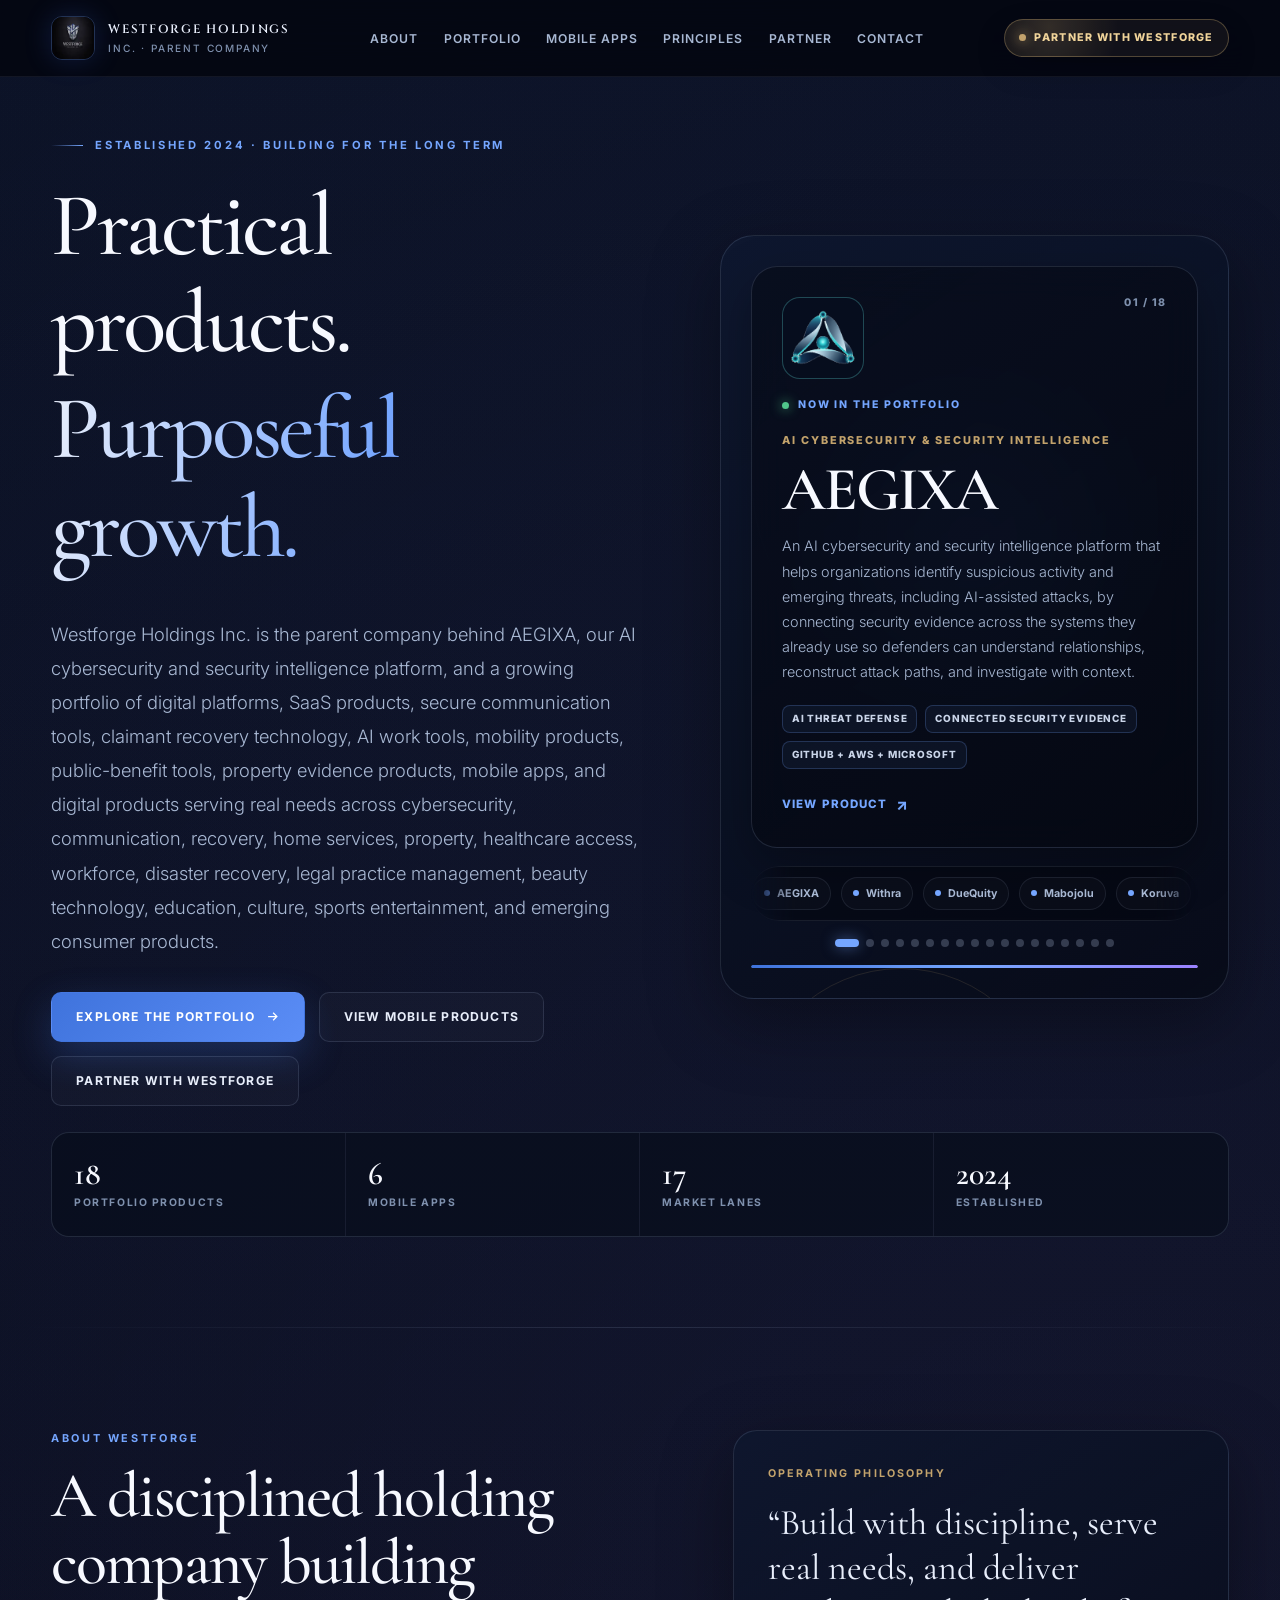
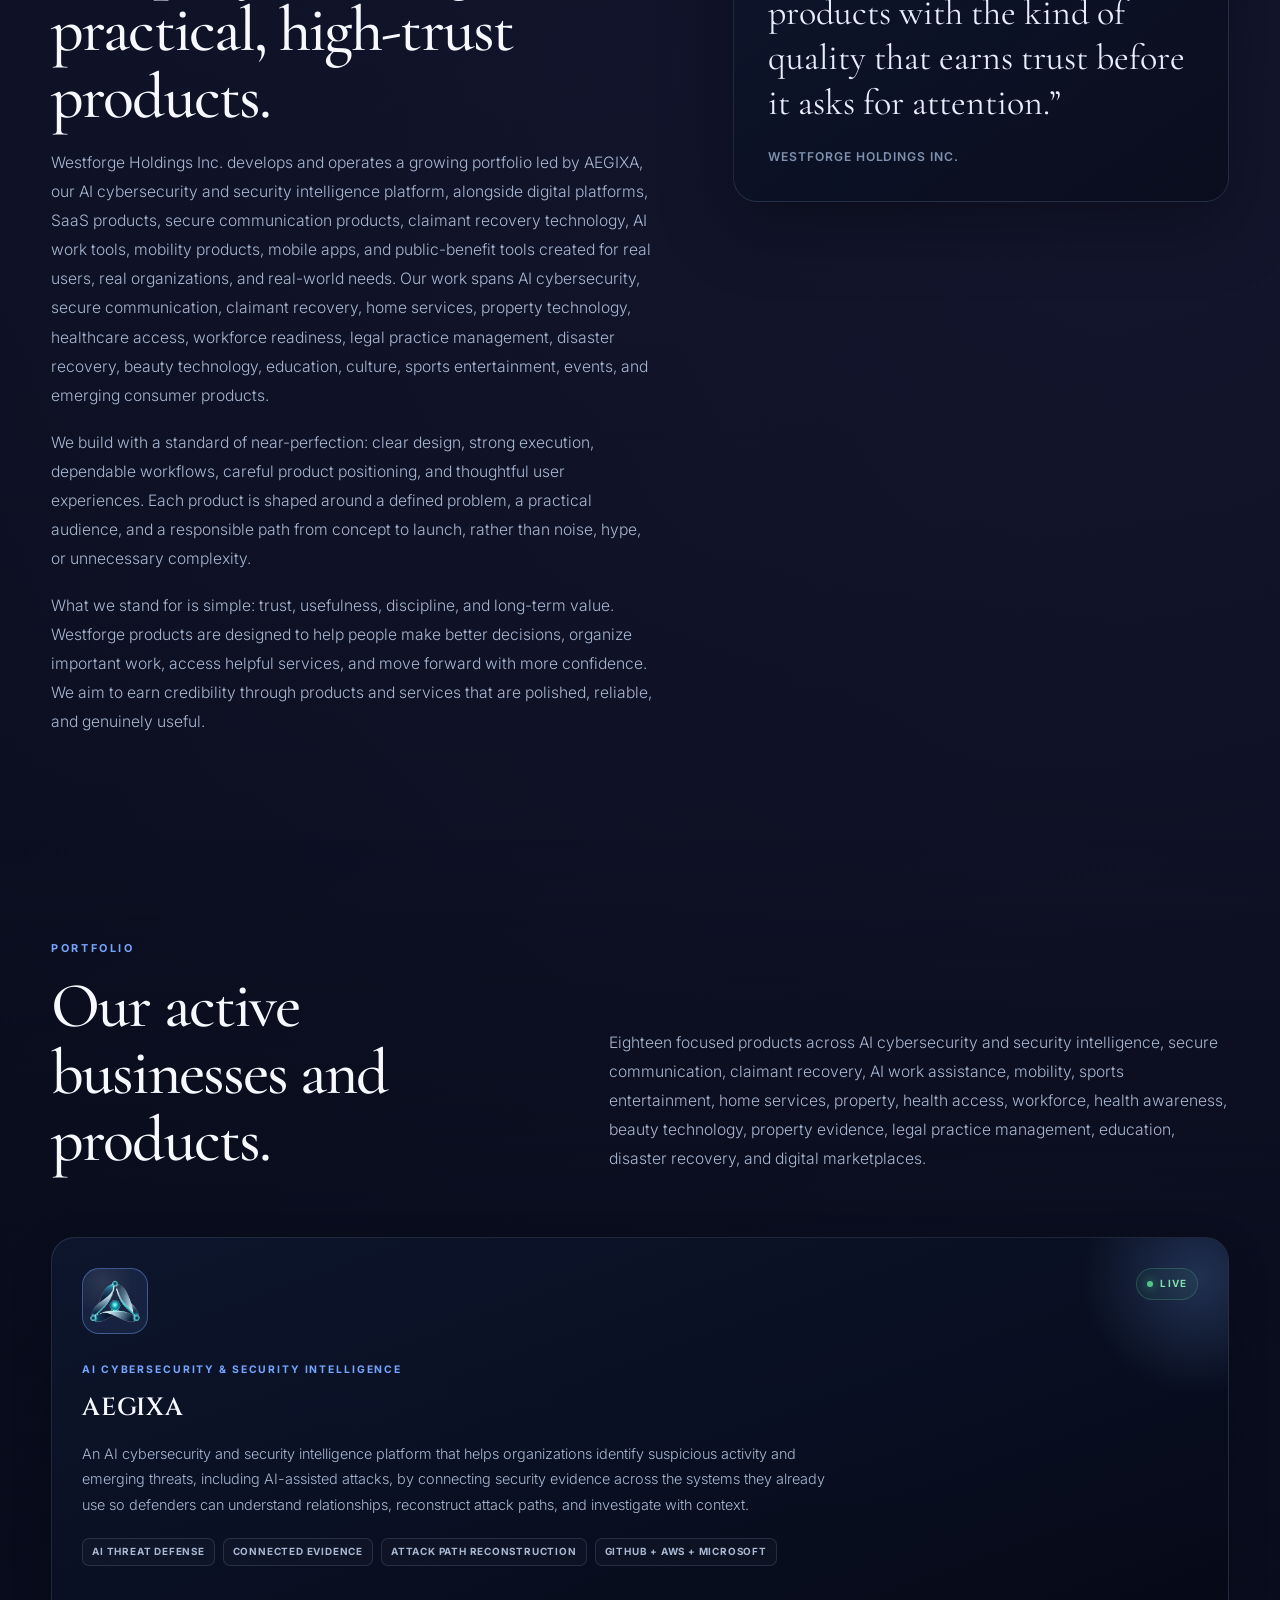
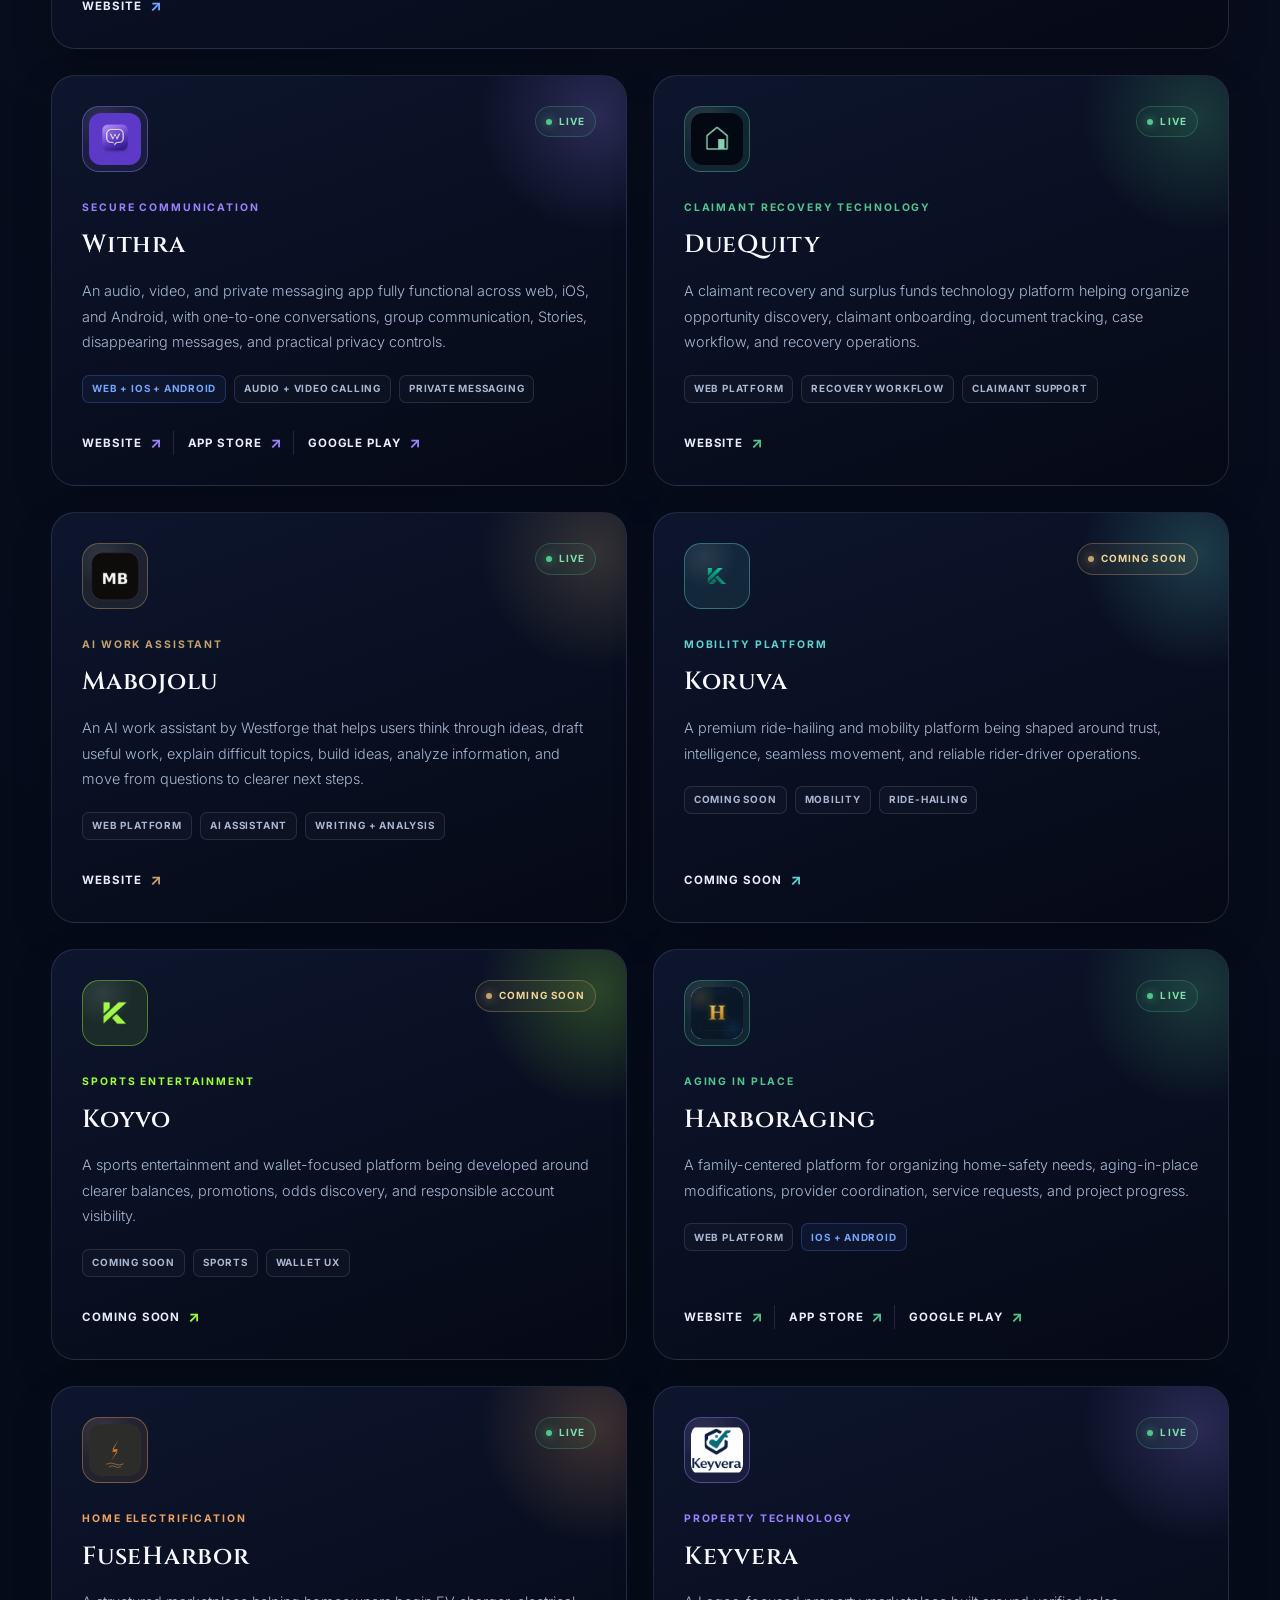
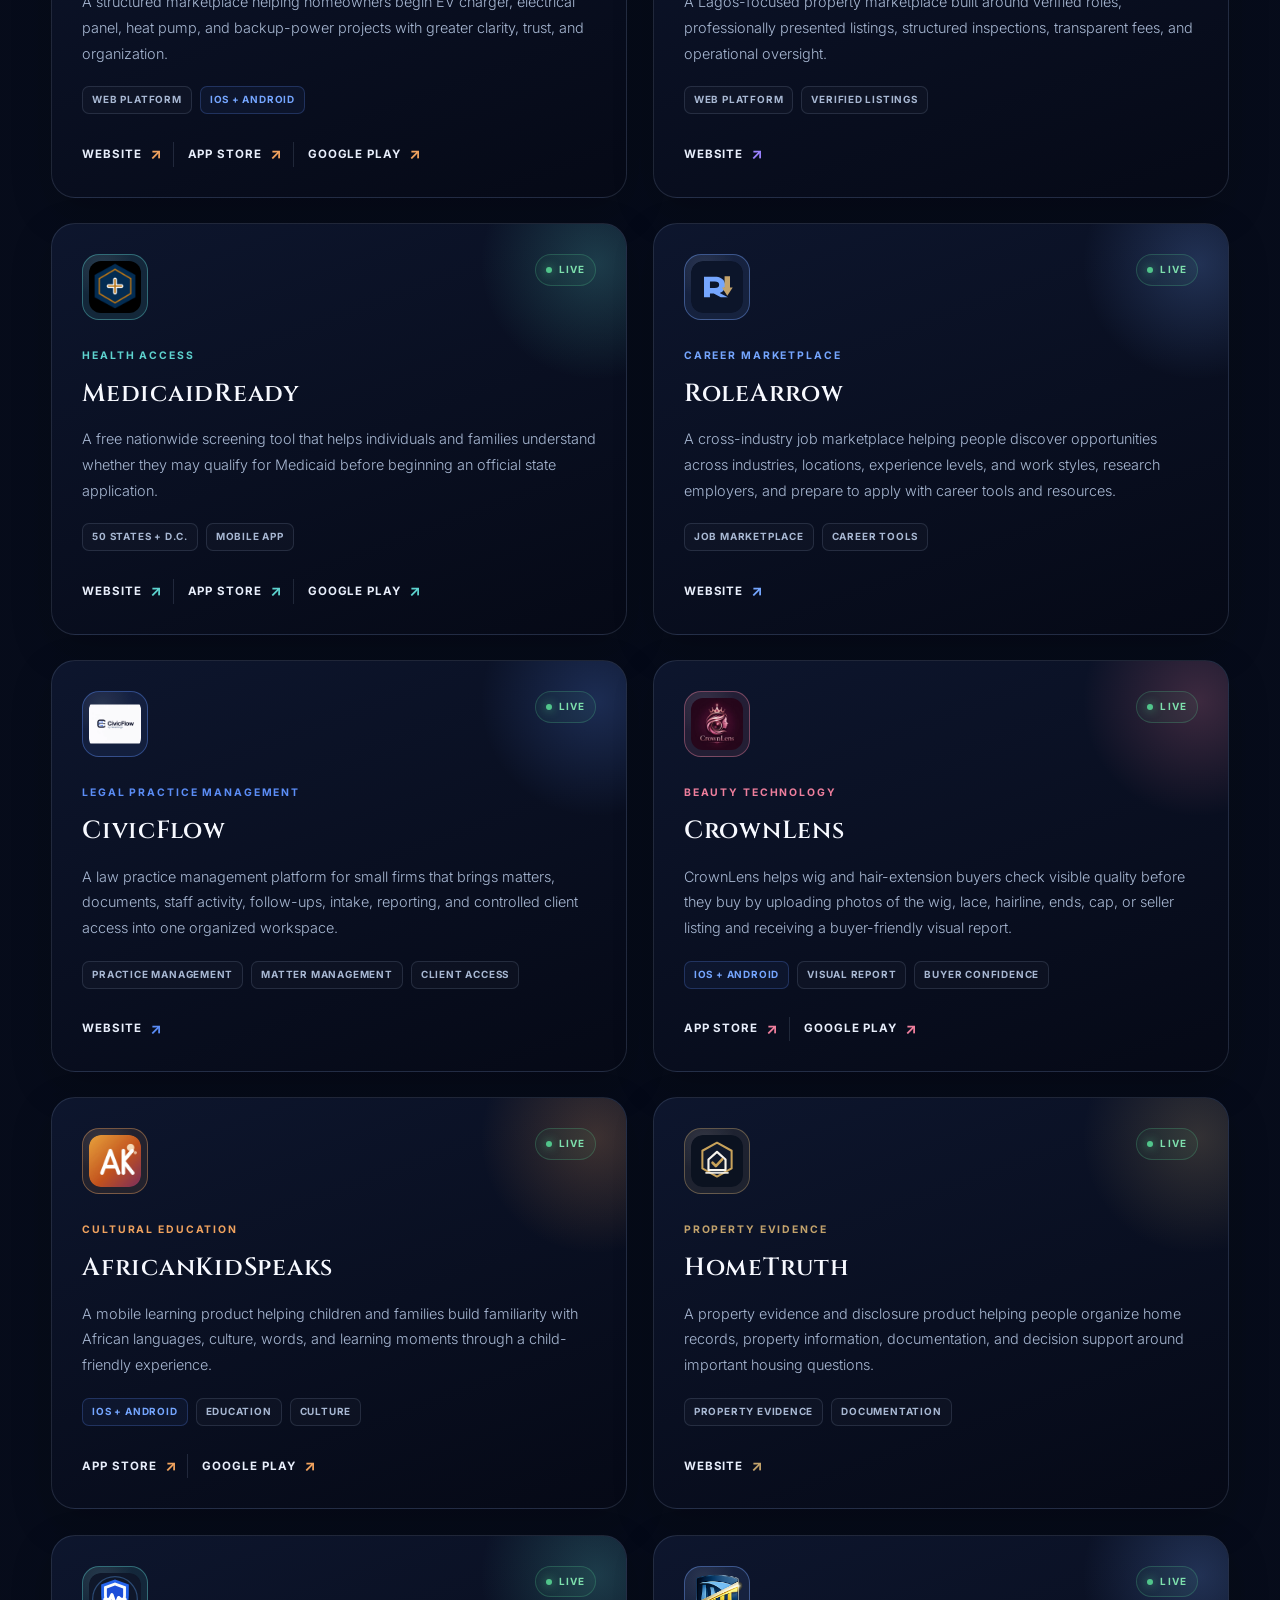
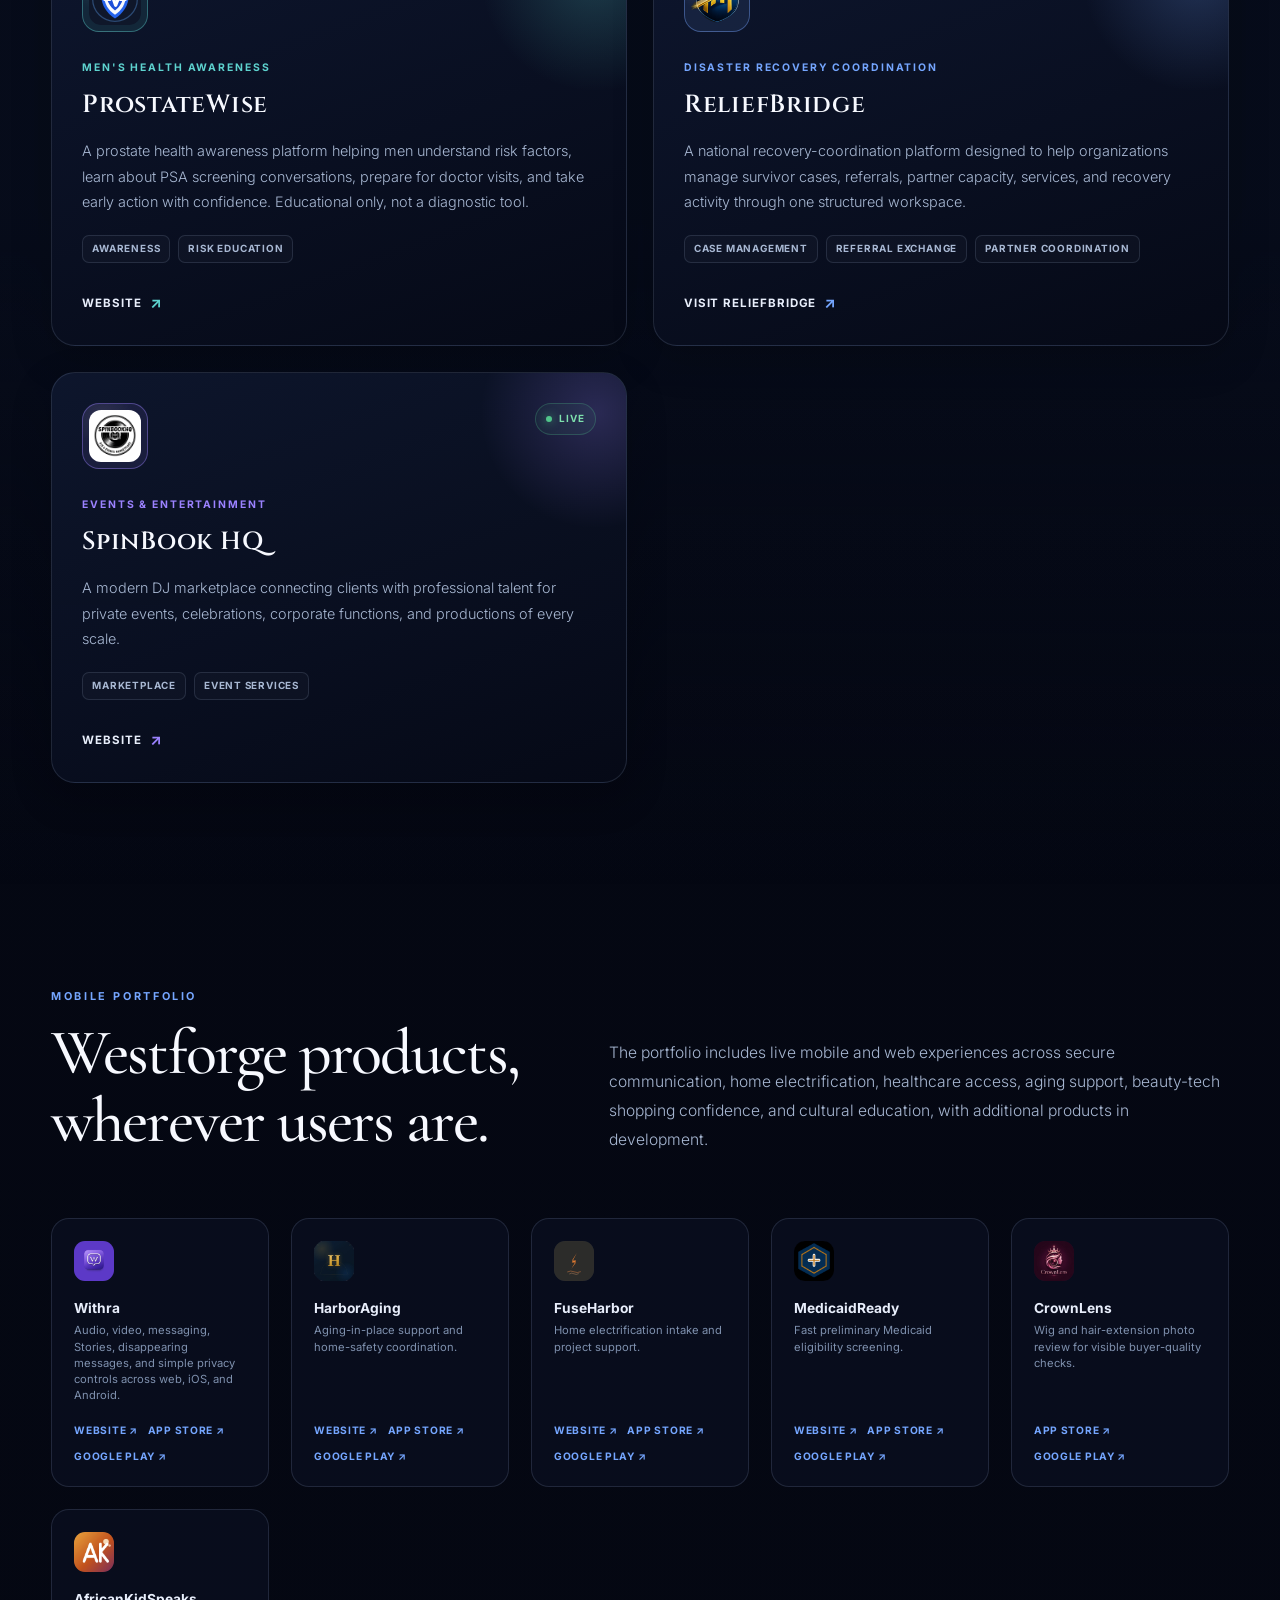
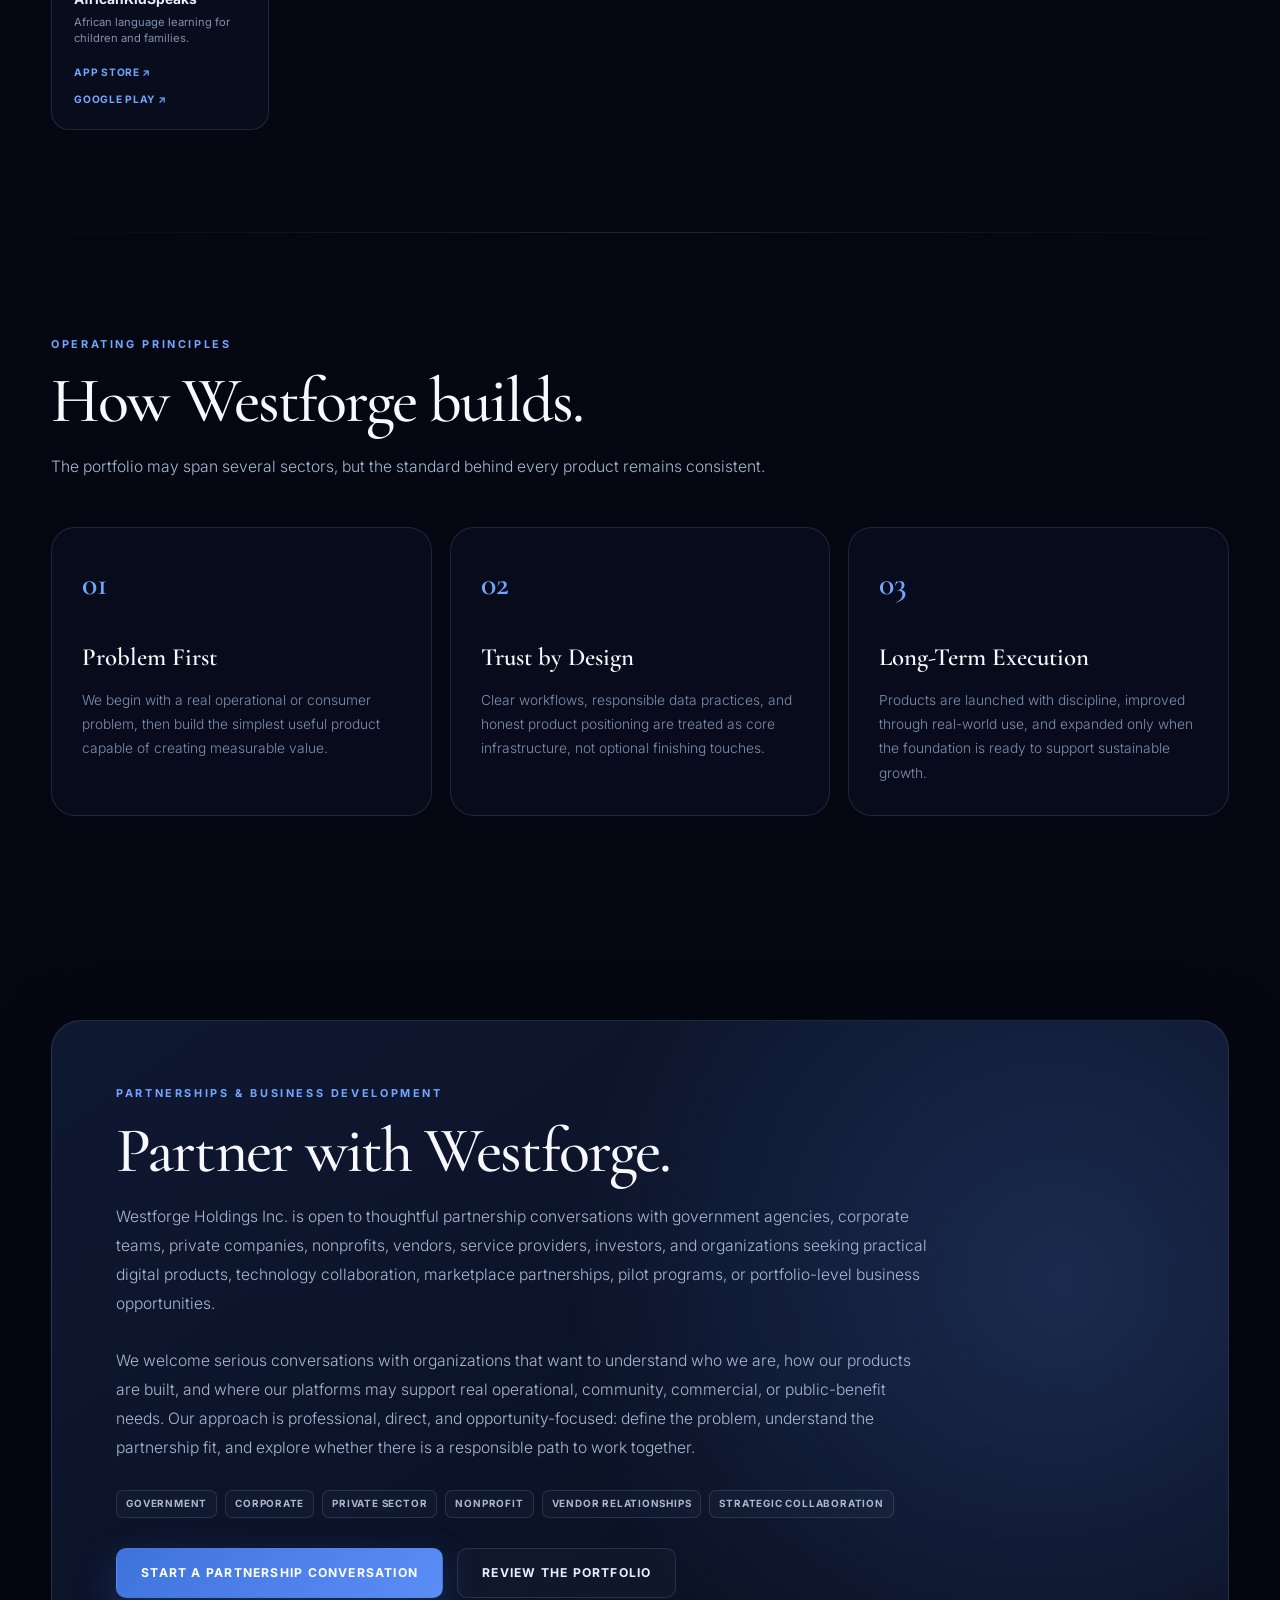
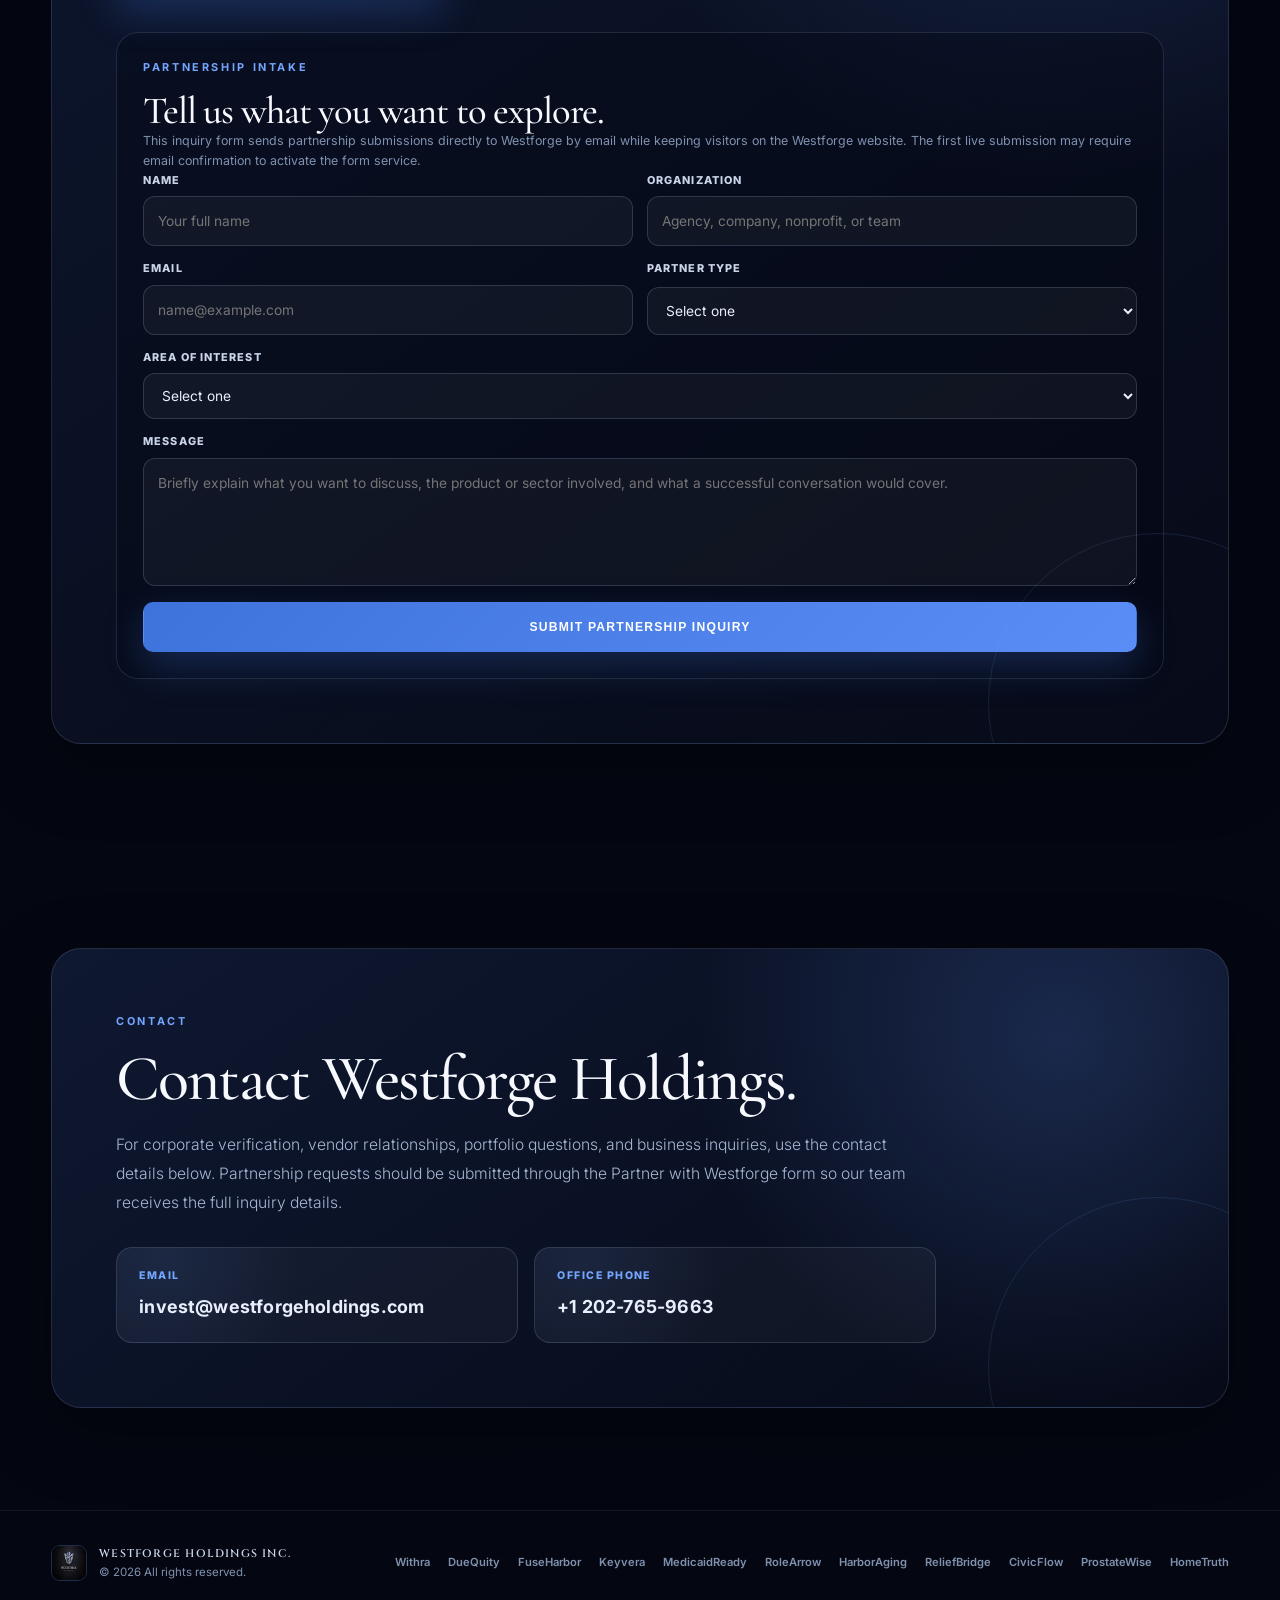
==== commit 7ee876fd: "Update index.html" ====
--- a/index.html
+++ b/index.html
@@ -2219,7 +2219,7 @@
 <article class="venture-card reveal" style="--accent: var(--teal);"><div class="venture-top"><div class="venture-mark"><img alt="ProstateWise logo" class="venture-logo" loading="lazy" src="[data-uri]"/></div><span class="status">Live</span></div><div class="venture-body"><p class="venture-sector">Men's Health Awareness</p><h3 class="venture-name">ProstateWise</h3><p class="venture-description">
  A prostate health awareness platform helping men understand risk factors, learn about PSA screening conversations, prepare for doctor visits, and take early action with confidence. Educational only, not a diagnostic tool.
  </p></div><div class="venture-meta"><span class="tag">Awareness</span><span class="tag">Risk Education</span></div><div class="venture-links"><a class="venture-link" href="https://www.prostatewise.org" rel="noopener noreferrer" target="_blank">Website</a></div></article>
-<article class="venture-card reveal" style="--accent: var(--blue-300);"><div class="venture-top"><div class="venture-mark"><img alt="ReliefBridge logo" class="venture-logo" loading="lazy" src="data:image/svg+xml,%3Csvg%20xmlns%3D%22http%3A%2F%2Fwww.w3.org%2F2000%2Fsvg%22%20viewBox%3D%220%200%2096%2096%22%3E%0A%3Crect%20width%3D%2296%22%20height%3D%2296%22%20rx%3D%2222%22%20fill%3D%22%230B1730%22%2F%3E%0A%3Ccircle%20cx%3D%2248%22%20cy%3D%2248%22%20r%3D%2231%22%20fill%3D%22none%22%20stroke%3D%22%2355D6C2%22%20stroke-width%3D%223%22%20opacity%3D%22.95%22%2F%3E%0A%3Cpath%20d%3D%22M25%2060c9-18%2037-18%2046%200%22%20fill%3D%22none%22%20stroke%3D%22%238EDFD4%22%20stroke-width%3D%225%22%20stroke-linecap%3D%22round%22%2F%3E%0A%3Cpath%20d%3D%22M31%2060V49M65%2060V49%22%20stroke%3D%22%238EDFD4%22%20stroke-width%3D%224%22%20stroke-linecap%3D%22round%22%2F%3E%0A%3Ctext%20x%3D%2248%22%20y%3D%2251%22%20text-anchor%3D%22middle%22%20font-family%3D%22Arial%2CHelvetica%2Csans-serif%22%20font-size%3D%2231%22%20font-weight%3D%22700%22%20fill%3D%22%23F8FAFC%22%3ER%3C%2Ftext%3E%0A%3C%2Fsvg%3E"/></div><span class="status">Live</span></div><div class="venture-body"><p class="venture-sector">Disaster Recovery Coordination</p><h3 class="venture-name">ReliefBridge</h3><p class="venture-description">
+<article class="venture-card reveal" style="--accent: var(--blue-300);"><div class="venture-top"><div class="venture-mark"><img alt="ReliefBridge logo" class="venture-logo" loading="lazy" src="[data-uri]"/></div><span class="status">Live</span></div><div class="venture-body"><p class="venture-sector">Disaster Recovery Coordination</p><h3 class="venture-name">ReliefBridge</h3><p class="venture-description">
  A national recovery-coordination platform designed to help organizations manage survivor cases, referrals, partner capacity, services, and recovery activity through one structured workspace.
  </p></div><div class="venture-meta"><span class="tag">Case Management</span><span class="tag">Referral Exchange</span><span class="tag">Partner Coordination</span></div><div class="venture-links"><a class="venture-link" href="https://www.reliefbridge.net" rel="noopener noreferrer" target="_blank">Visit ReliefBridge</a></div></article>
 <article class="venture-card reveal" style="--accent: var(--purple);"><div class="venture-top"><div class="venture-mark"><img alt="SpinBook HQ logo" class="venture-logo" loading="lazy" src="[data-uri]"/></div><span class="status">Live</span></div><div class="venture-body"><p class="venture-sector">Events &amp; Entertainment</p><h3 class="venture-name">SpinBook HQ</h3><p class="venture-description">
@@ -2644,7 +2644,7 @@
       "Partner Coordination"
     ],
     "url": "https://www.reliefbridge.net",
-    "logo": "data:image/svg+xml,%3Csvg%20xmlns%3D%22http%3A%2F%2Fwww.w3.org%2F2000%2Fsvg%22%20viewBox%3D%220%200%2096%2096%22%3E%0A%3Crect%20width%3D%2296%22%20height%3D%2296%22%20rx%3D%2222%22%20fill%3D%22%230B1730%22%2F%3E%0A%3Ccircle%20cx%3D%2248%22%20cy%3D%2248%22%20r%3D%2231%22%20fill%3D%22none%22%20stroke%3D%22%2355D6C2%22%20stroke-width%3D%223%22%20opacity%3D%22.95%22%2F%3E%0A%3Cpath%20d%3D%22M25%2060c9-18%2037-18%2046%200%22%20fill%3D%22none%22%20stroke%3D%22%238EDFD4%22%20stroke-width%3D%225%22%20stroke-linecap%3D%22round%22%2F%3E%0A%3Cpath%20d%3D%22M31%2060V49M65%2060V49%22%20stroke%3D%22%238EDFD4%22%20stroke-width%3D%224%22%20stroke-linecap%3D%22round%22%2F%3E%0A%3Ctext%20x%3D%2248%22%20y%3D%2251%22%20text-anchor%3D%22middle%22%20font-family%3D%22Arial%2CHelvetica%2Csans-serif%22%20font-size%3D%2231%22%20font-weight%3D%22700%22%20fill%3D%22%23F8FAFC%22%3ER%3C%2Ftext%3E%0A%3C%2Fsvg%3E"
+    "logo": "[data-uri]"
   },
   {
     "name": "SpinBook HQ",
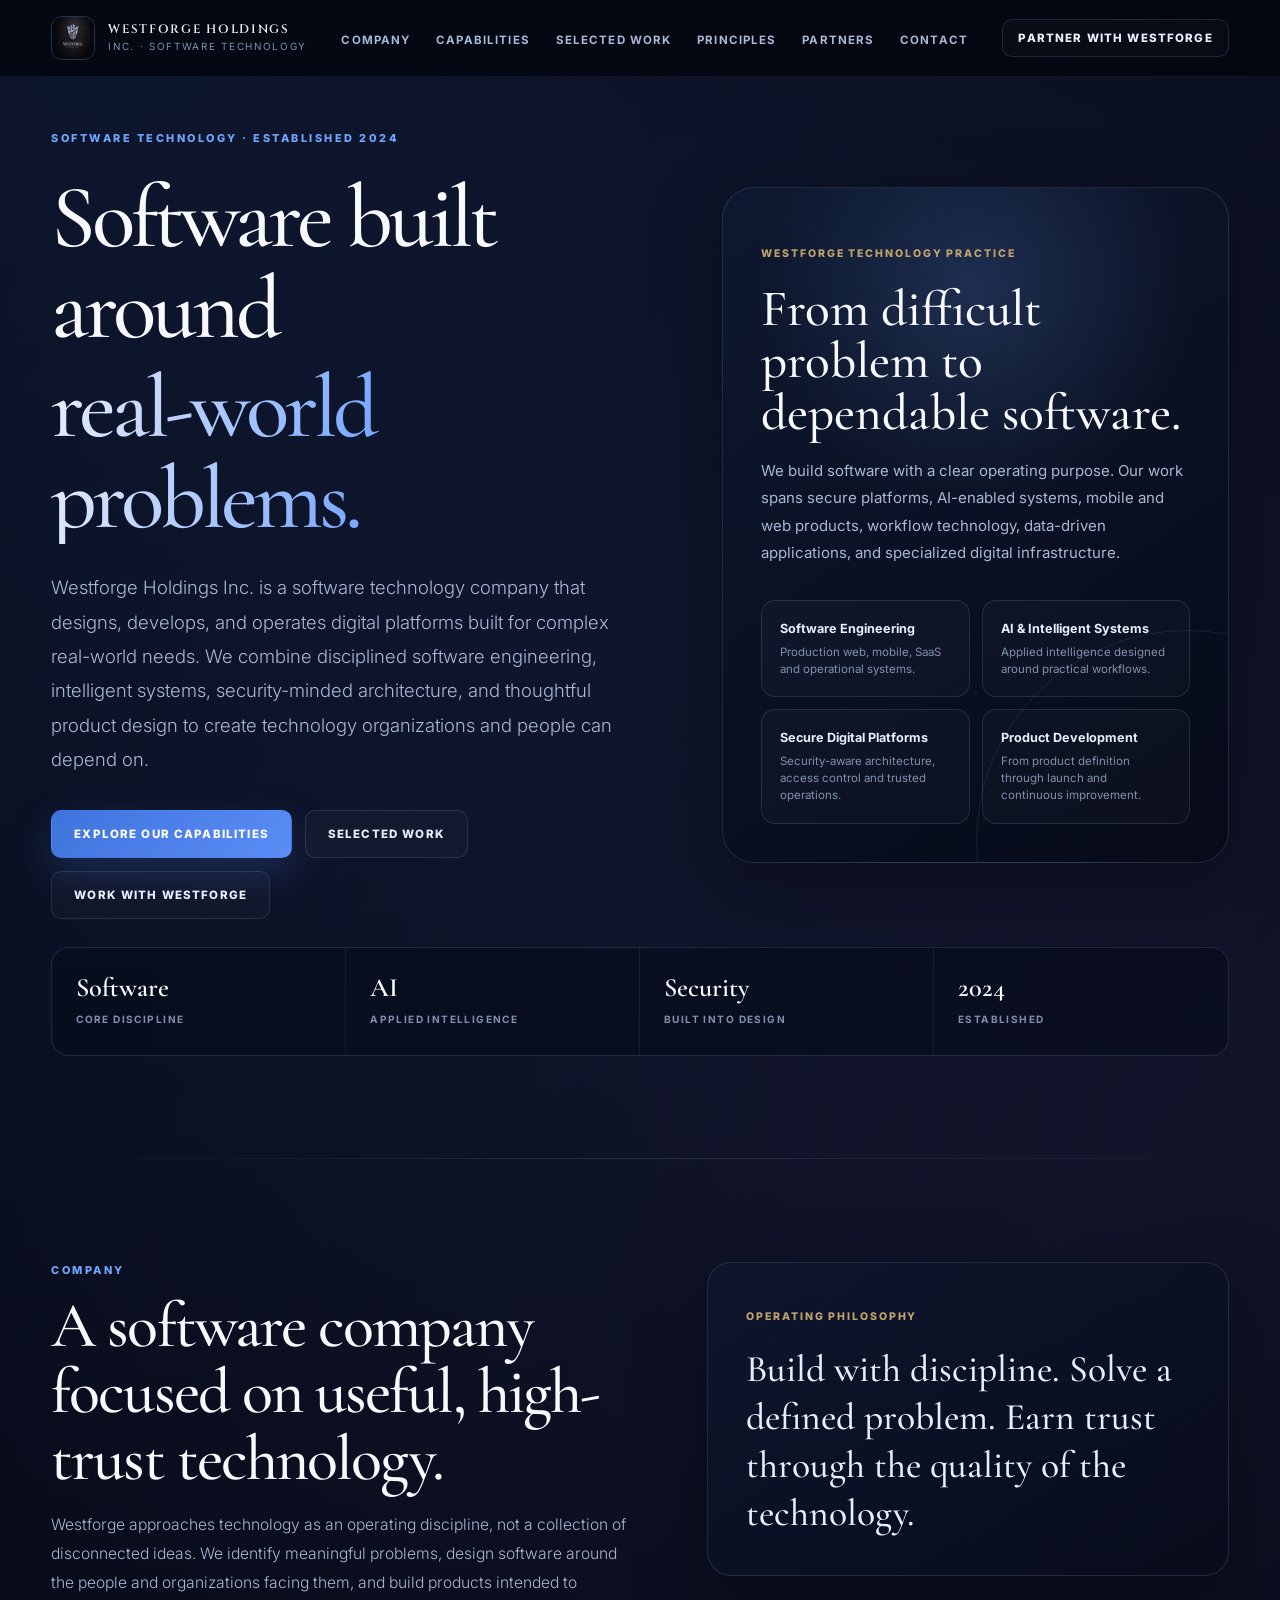
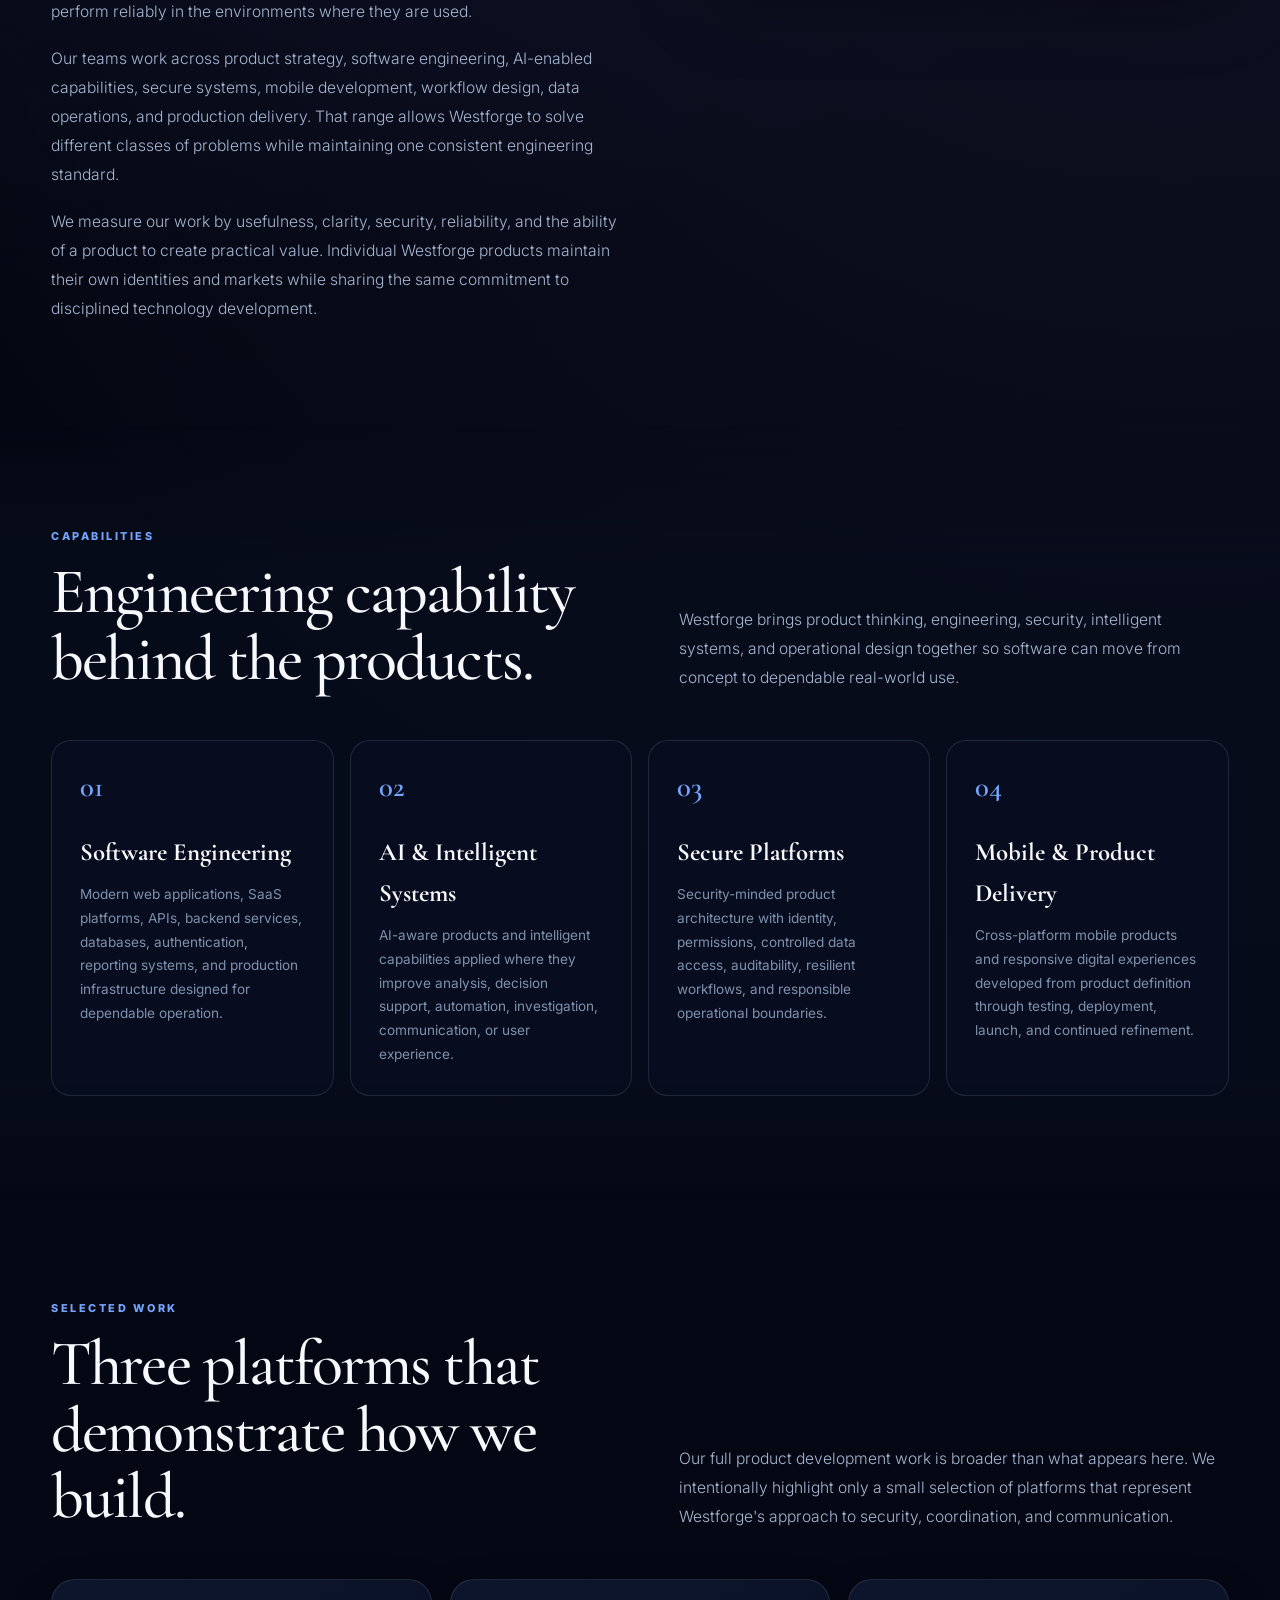
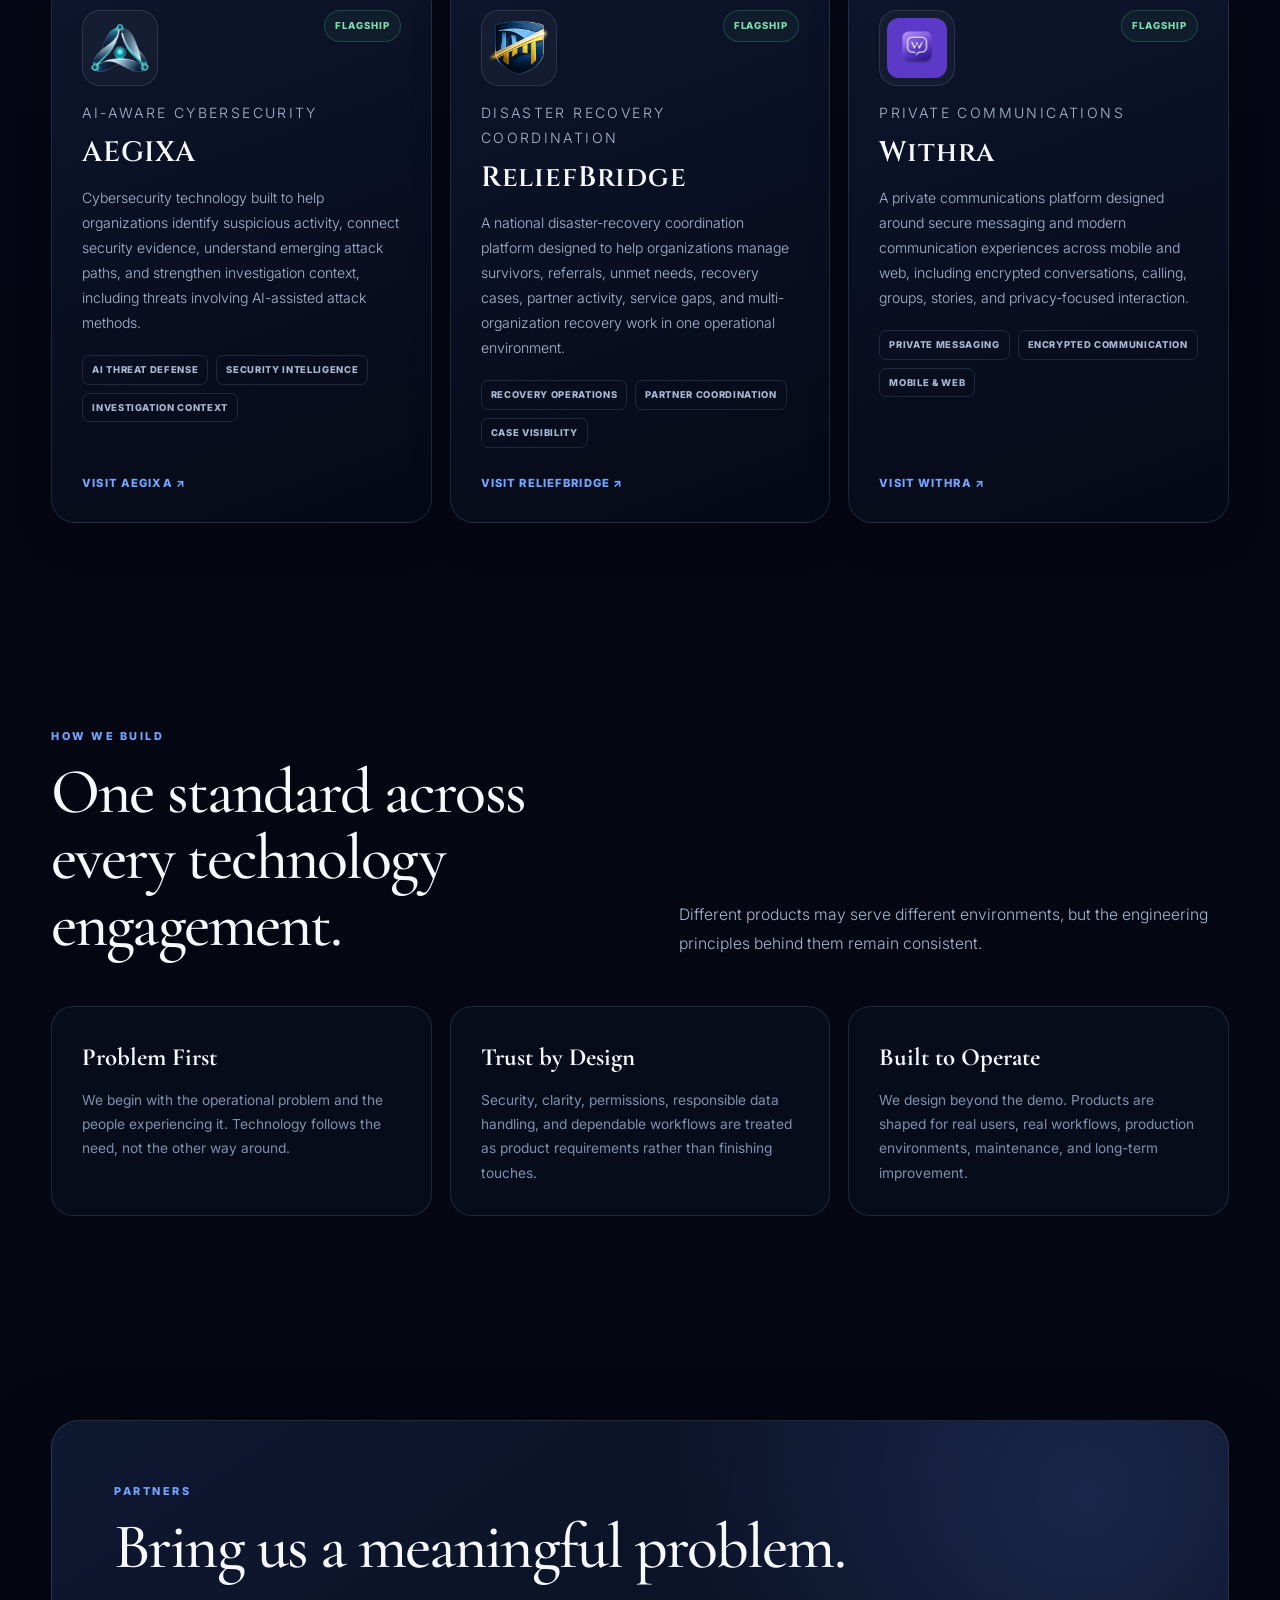
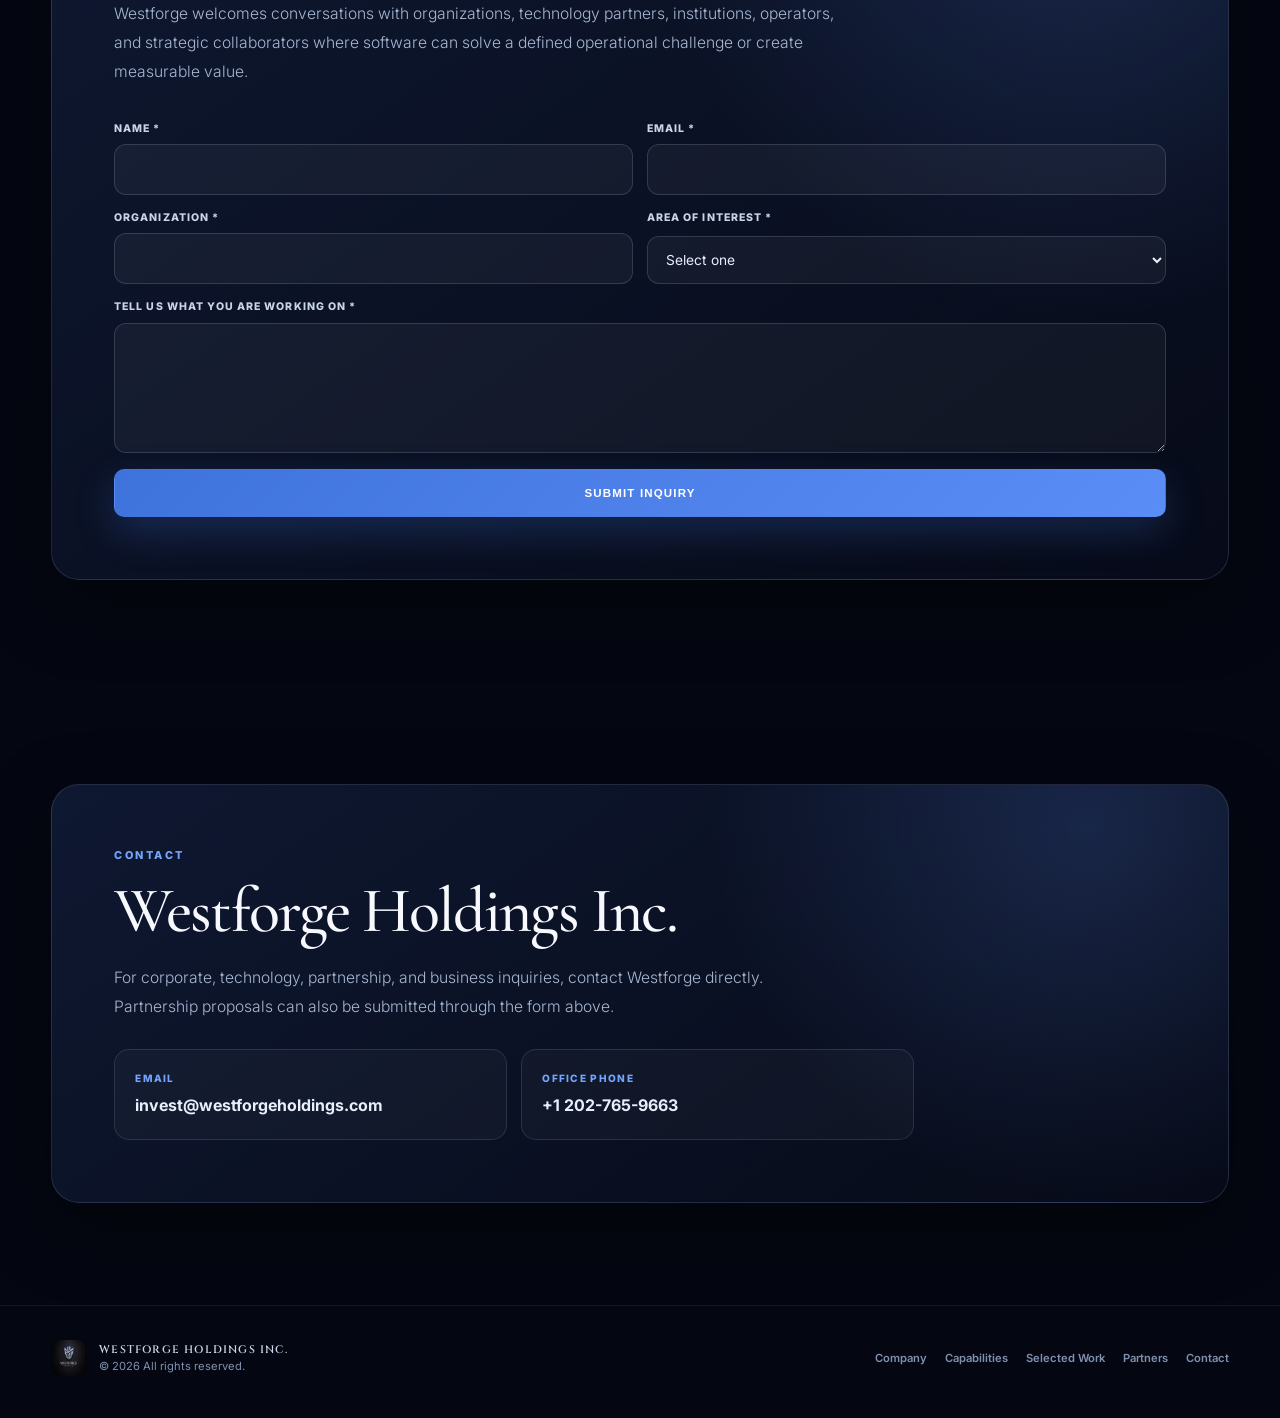
==== commit 470589d6: "Update index.html" ====
--- a/index.html
+++ b/index.html
@@ -1,2809 +1,234 @@
 <!DOCTYPE html>
-
 <html lang="en">
 <head>
-<meta charset="utf-8"/>
-<meta content="width=device-width, initial-scale=1.0" name="viewport"/>
-<title>Westforge Holdings Inc. | AI Cybersecurity, Software, SaaS &amp; Mobile Platforms</title>
-<meta content="Westforge Holdings Inc. builds and operates a growing portfolio of technology products led by AEGIXA, an AI cybersecurity and security intelligence platform, alongside software products, SaaS platforms, secure communication tools, claimant recovery technology, AI work tools, mobility products, public-benefit tools, property evidence products, and mobile apps." name="description"/>
-<meta content="#050814" name="theme-color"/>
-<link href="/favicon.ico" rel="icon" sizes="any"/>
-<link href="https://www.westforgeholdings.com/" rel="canonical"/>
-<meta content="website" property="og:type"/>
-<meta content="Westforge Holdings Inc. | AI Cybersecurity, Software, SaaS &amp; Mobile Platforms" property="og:title"/>
-<meta content="Westforge builds practical technology products including AEGIXA, an AI cybersecurity and security intelligence platform for identifying suspicious activity, connecting evidence, and understanding emerging attack paths." property="og:description"/>
-<meta content="https://www.westforgeholdings.com/" property="og:url"/>
-<meta content="Westforge Holdings Inc." property="og:site_name"/>
-<link href="https://fonts.googleapis.com" rel="preconnect"/>
-<link crossorigin="" href="https://fonts.gstatic.com" rel="preconnect"/>
-<link href="https://fonts.googleapis.com/css2?family=Cinzel:wght@500;600&amp;family=Cormorant+Garamond:wght@400;500;600&amp;family=Inter:wght@300;400;500;600;700&amp;display=swap" rel="stylesheet"/>
+<meta charset="utf-8">
+<meta name="viewport" content="width=device-width, initial-scale=1">
+<title>Westforge Holdings Inc. | Software Technology Company</title>
+<meta name="description" content="Westforge Holdings Inc. is a software technology company that designs, develops, and operates secure digital platforms, intelligent systems, mobile applications, and operational software built around real-world problems.">
+<meta name="theme-color" content="#050814">
+<link rel="icon" href="/favicon.ico" sizes="any">
+<link rel="canonical" href="https://www.westforgeholdings.com/">
+<meta property="og:type" content="website">
+<meta property="og:title" content="Westforge Holdings Inc. | Software Technology Company">
+<meta property="og:description" content="Software built around real-world problems. Westforge designs, develops, and operates secure digital platforms, intelligent systems, and modern software products.">
+<meta property="og:url" content="https://www.westforgeholdings.com/">
+<meta property="og:site_name" content="Westforge Holdings Inc.">
+<link rel="preconnect" href="https://fonts.googleapis.com">
+<link rel="preconnect" href="https://fonts.gstatic.com" crossorigin>
+<link href="https://fonts.googleapis.com/css2?family=Cinzel:wght@500;600&family=Cormorant+Garamond:wght@400;500;600&family=Inter:wght@300;400;500;600;700&display=swap" rel="stylesheet">
 <style>
- *,
- *::before,
- *::after {
- box-sizing: border-box;
- margin: 0;
- padding: 0;
- }
-
- :root {
- --navy-950: #03050d;
- --navy-900: #050814;
- --navy-850: #091020;
- --navy-800: #0c152a;
- --panel: rgba(11, 18, 38, 0.82);
- --panel-strong: rgba(12, 21, 43, 0.96);
- --white: #f7f9ff;
- --silver-100: #e8eefb;
- --silver-200: #cad5e9;
- --silver-300: #a8b8d3;
- --silver-400: #7f91ae;
- --blue-300: #75a6ff;
- --blue-400: #5b8df6;
- --blue-500: #3f73dc;
- --gold: #c3a36c;
- --green: #51c58b;
- --purple: #9b82ff;
- --teal: #5ed3cf;
- --rose: #ef7f9d;
- --orange: #f0a25e;
- --border: rgba(183, 202, 237, 0.14);
- --border-soft: rgba(183, 202, 237, 0.08);
- --shadow: 0 22px 70px rgba(0, 0, 0, 0.34);
- --radius-lg: 24px;
- --radius-md: 16px;
- --radius-sm: 10px;
- }
-
- html {
- scroll-behavior: smooth;
- scroll-padding-top: 92px;
- }
-
- body {
- min-height: 100vh;
- overflow-x: hidden;
- background:
- radial-gradient(circle at 15% -10%, rgba(63, 115, 220, 0.15), transparent 34%),
- radial-gradient(circle at 90% 16%, rgba(155, 130, 255, 0.09), transparent 28%),
- linear-gradient(180deg, var(--navy-950), var(--navy-900) 34%, #040711 100%);
- color: var(--silver-200);
- font-family: "Inter", sans-serif;
- line-height: 1.6;
- }
-
- body::before {
- content: "";
- position: fixed;
- inset: 0;
- z-index: -2;
- pointer-events: none;
- opacity: 0.22;
- background-image:
- linear-gradient(rgba(255,255,255,0.018) 1px, transparent 1px),
- linear-gradient(90deg, rgba(255,255,255,0.018) 1px, transparent 1px);
- background-size: 46px 46px;
- mask-image: linear-gradient(to bottom, black, transparent 80%);
- }
-
- a {
- color: inherit;
- }
-
- img {
- max-width: 100%;
- }
-
- button,
- a {
- -webkit-tap-highlight-color: transparent;
- }
-
- .container {
- width: min(1180px, calc(100% - 48px));
- margin: 0 auto;
- }
-
- .skip-link {
- position: fixed;
- top: 10px;
- left: 10px;
- z-index: 1000;
- transform: translateY(-160%);
- padding: 10px 14px;
- border-radius: 8px;
- background: var(--white);
- color: var(--navy-950);
- font-weight: 700;
- text-decoration: none;
- transition: transform 0.2s ease;
- }
-
- .skip-link:focus {
- transform: translateY(0);
- }
-
- /* Header */
- .site-header {
- position: fixed;
- top: 0;
- left: 0;
- right: 0;
- z-index: 100;
- border-bottom: 1px solid var(--border-soft);
- background: rgba(3, 5, 13, 0.78);
- backdrop-filter: blur(20px);
- -webkit-backdrop-filter: blur(20px);
- }
-
- .nav {
- min-height: 76px;
- display: flex;
- align-items: center;
- justify-content: space-between;
- gap: 24px;
- }
-
- .brand {
- display: inline-flex;
- align-items: center;
- gap: 13px;
- text-decoration: none;
- }
-
- .brand-logo {
- width: 44px;
- height: 44px;
- border-radius: 11px;
- border: 1px solid rgba(117, 166, 255, 0.28);
- box-shadow: 0 0 28px rgba(63, 115, 220, 0.2);
- object-fit: cover;
- }
-
- .brand-copy {
- display: grid;
- gap: 1px;
- }
-
- .brand-name {
- color: var(--silver-100);
- font-family: "Cinzel", serif;
- font-size: 0.76rem;
- font-weight: 600;
- letter-spacing: 0.14em;
- text-transform: uppercase;
- }
-
- .brand-sub {
- color: var(--silver-400);
- font-size: 0.63rem;
- font-weight: 500;
- letter-spacing: 0.18em;
- text-transform: uppercase;
- }
-
- .nav-links {
- display: flex;
- align-items: center;
- gap: 28px;
- list-style: none;
- }
-
- .nav-links a {
- color: var(--silver-300);
- font-size: 0.76rem;
- font-weight: 600;
- letter-spacing: 0.08em;
- text-decoration: none;
- text-transform: uppercase;
- transition: color 0.2s ease;
- }
-
- .nav-links a:hover,
- .nav-links a:focus-visible {
- color: var(--white);
- }
-
- .nav-badge {
- display: inline-flex;
- align-items: center;
- gap: 8px;
- padding: 9px 14px;
- border: 1px solid rgba(195, 163, 108, 0.36);
- border-radius: 999px;
- background:
- radial-gradient(circle at 20% 20%, rgba(195, 163, 108, 0.18), transparent 38%),
- rgba(195, 163, 108, 0.07);
- color: #f0d49a;
- font-size: 0.67rem;
- font-weight: 800;
- letter-spacing: 0.12em;
- text-decoration: none;
- text-transform: uppercase;
- white-space: nowrap;
- box-shadow: 0 12px 32px rgba(0, 0, 0, 0.16);
- transition:
- transform 0.2s ease,
- border-color 0.2s ease,
- background 0.2s ease,
- color 0.2s ease;
- }
-
- .nav-badge:hover,
- .nav-badge:focus-visible {
- transform: translateY(-1px);
- border-color: rgba(195, 163, 108, 0.58);
- background:
- radial-gradient(circle at 20% 20%, rgba(195, 163, 108, 0.28), transparent 42%),
- rgba(195, 163, 108, 0.1);
- color: var(--white);
- }
-
- .nav-badge::before {
- content: "";
- width: 7px;
- height: 7px;
- border-radius: 50%;
- background: var(--gold);
- box-shadow: 0 0 12px rgba(195, 163, 108, 0.9);
- }
-
- .menu-button {
- display: none;
- width: 42px;
- height: 42px;
- border: 1px solid var(--border);
- border-radius: 10px;
- background: rgba(255, 255, 255, 0.03);
- color: var(--silver-100);
- cursor: pointer;
- }
-
- .menu-button svg {
- width: 20px;
- height: 20px;
- }
-
- /* Hero */
- .hero {
- min-height: 100svh;
- display: flex;
- align-items: center;
- padding: 132px 0 88px;
- }
-
- .hero-grid {
- display: grid;
- grid-template-columns: minmax(0, 1.12fr) minmax(340px, 0.88fr);
- gap: 76px;
- align-items: center;
- }
-
- .eyebrow {
- display: inline-flex;
- align-items: center;
- gap: 12px;
- margin-bottom: 24px;
- color: var(--blue-300);
- font-size: 0.7rem;
- font-weight: 700;
- letter-spacing: 0.24em;
- text-transform: uppercase;
- }
-
- .eyebrow::before {
- content: "";
- width: 32px;
- height: 1px;
- background: linear-gradient(90deg, transparent, var(--blue-300));
- }
-
- .hero h1 {
- max-width: 760px;
- margin-bottom: 24px;
- color: var(--white);
- font-family: "Cormorant Garamond", serif;
- font-size: clamp(3.2rem, 7vw, 6.4rem);
- font-weight: 500;
- letter-spacing: -0.045em;
- line-height: 0.96;
- }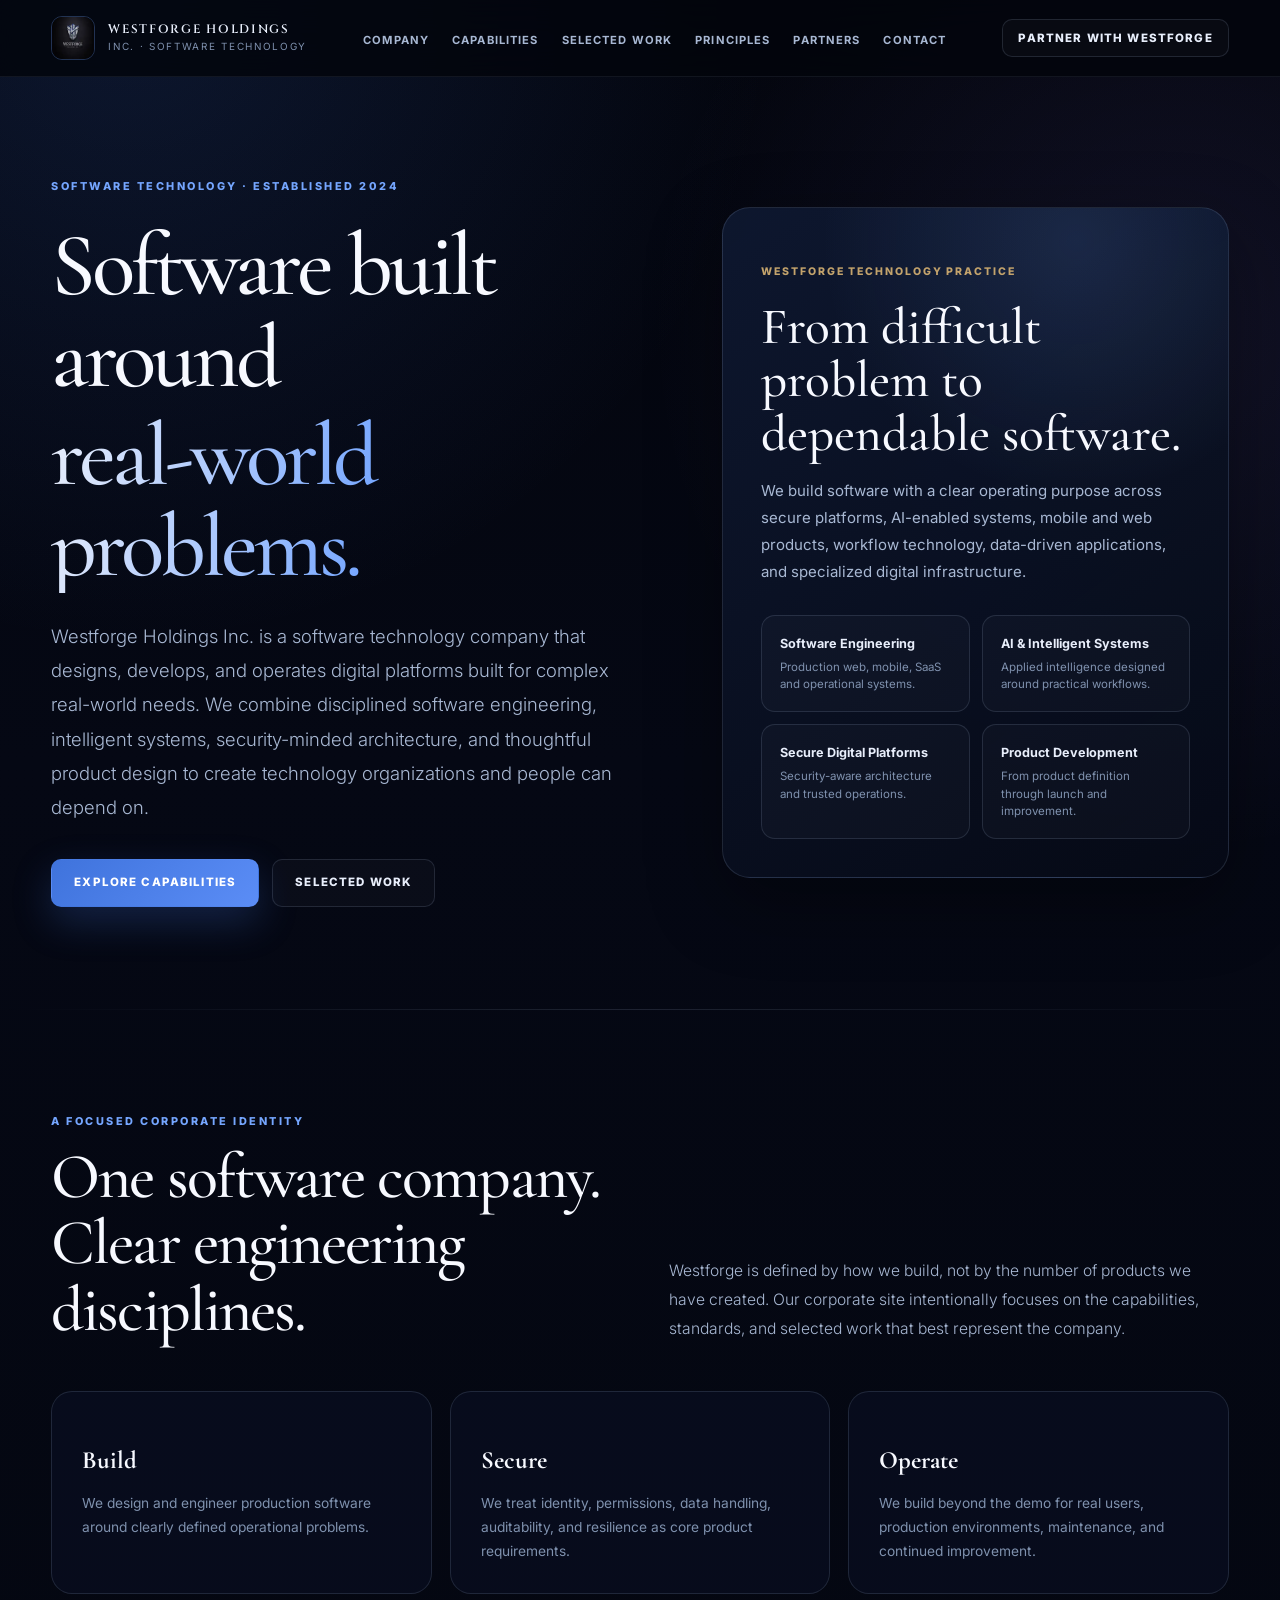
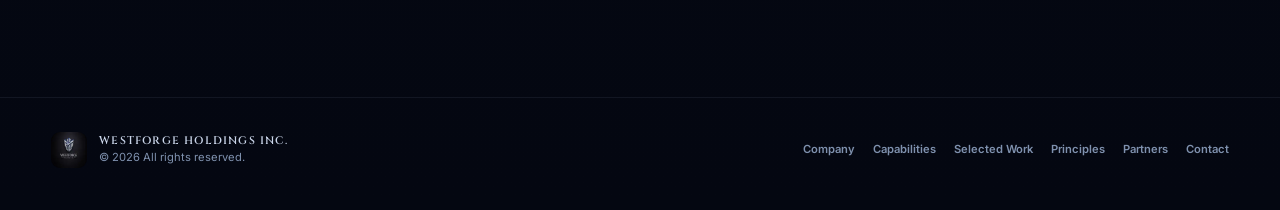
